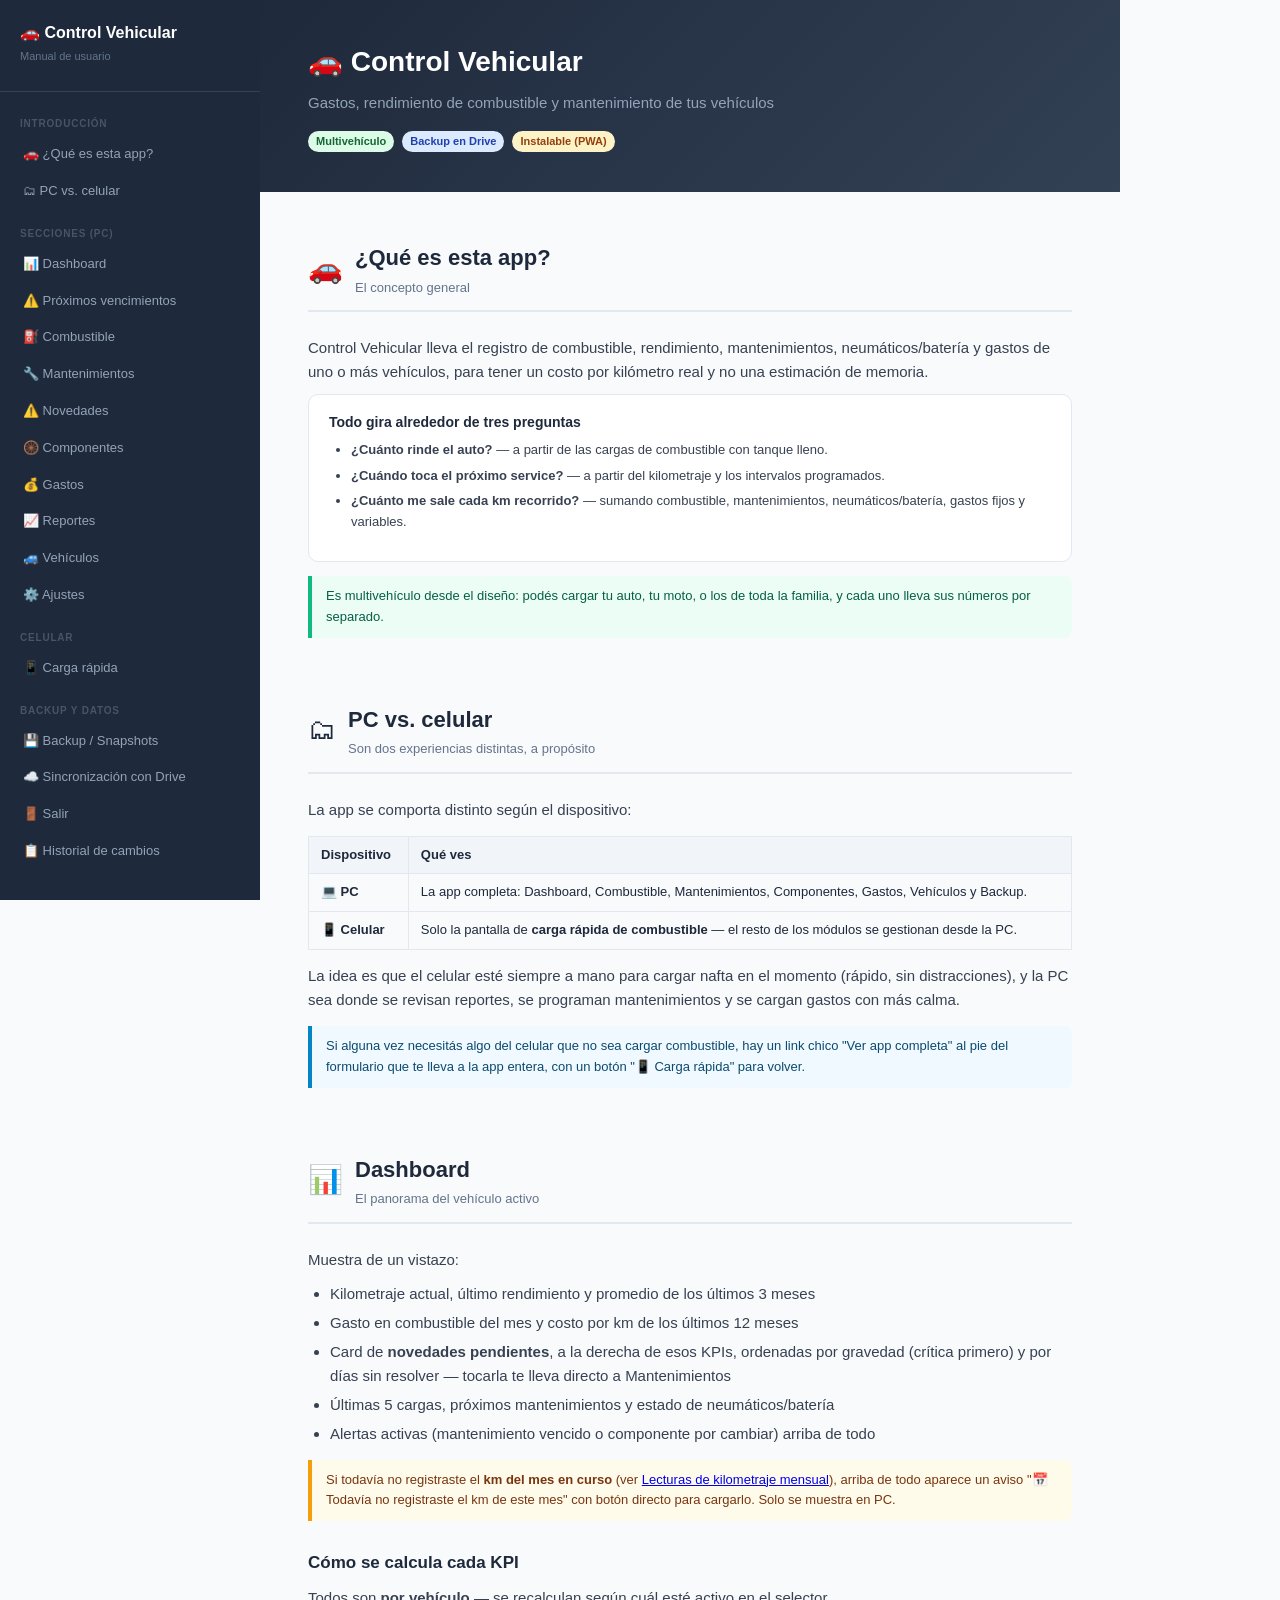
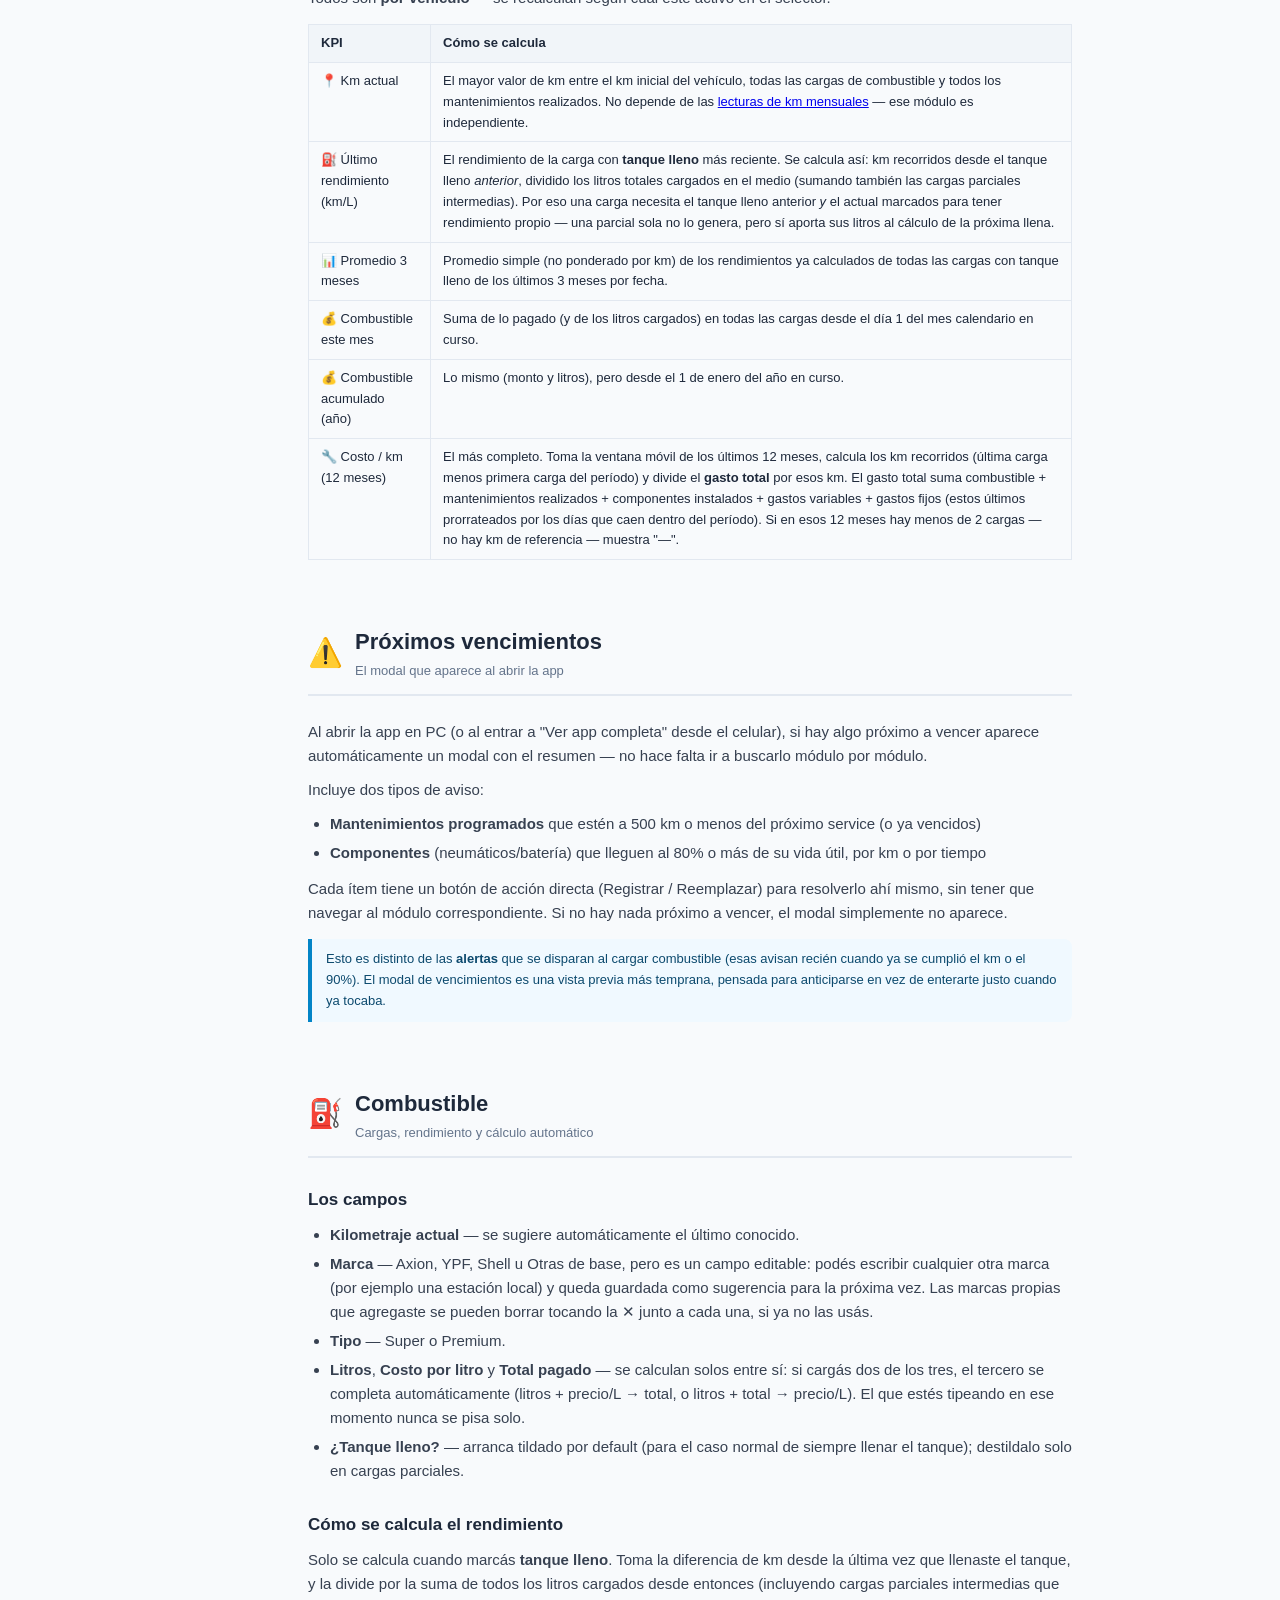
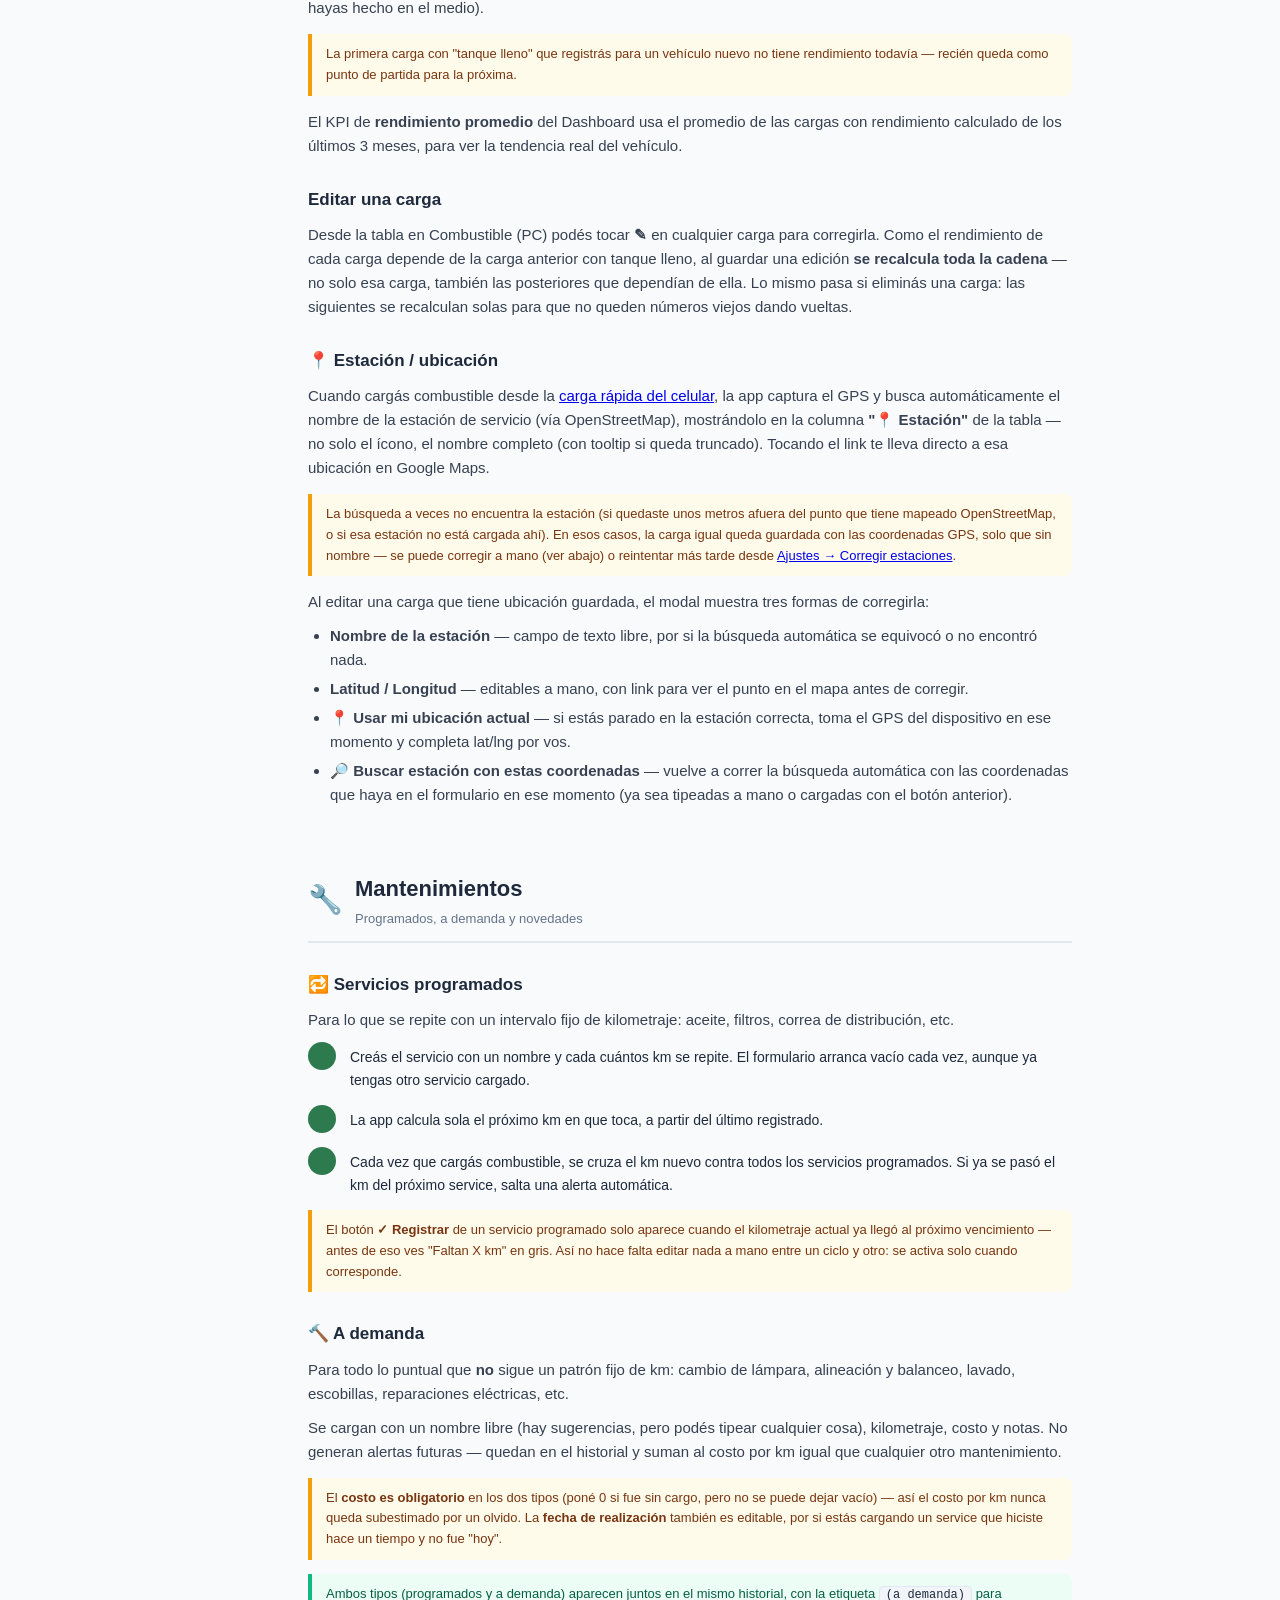
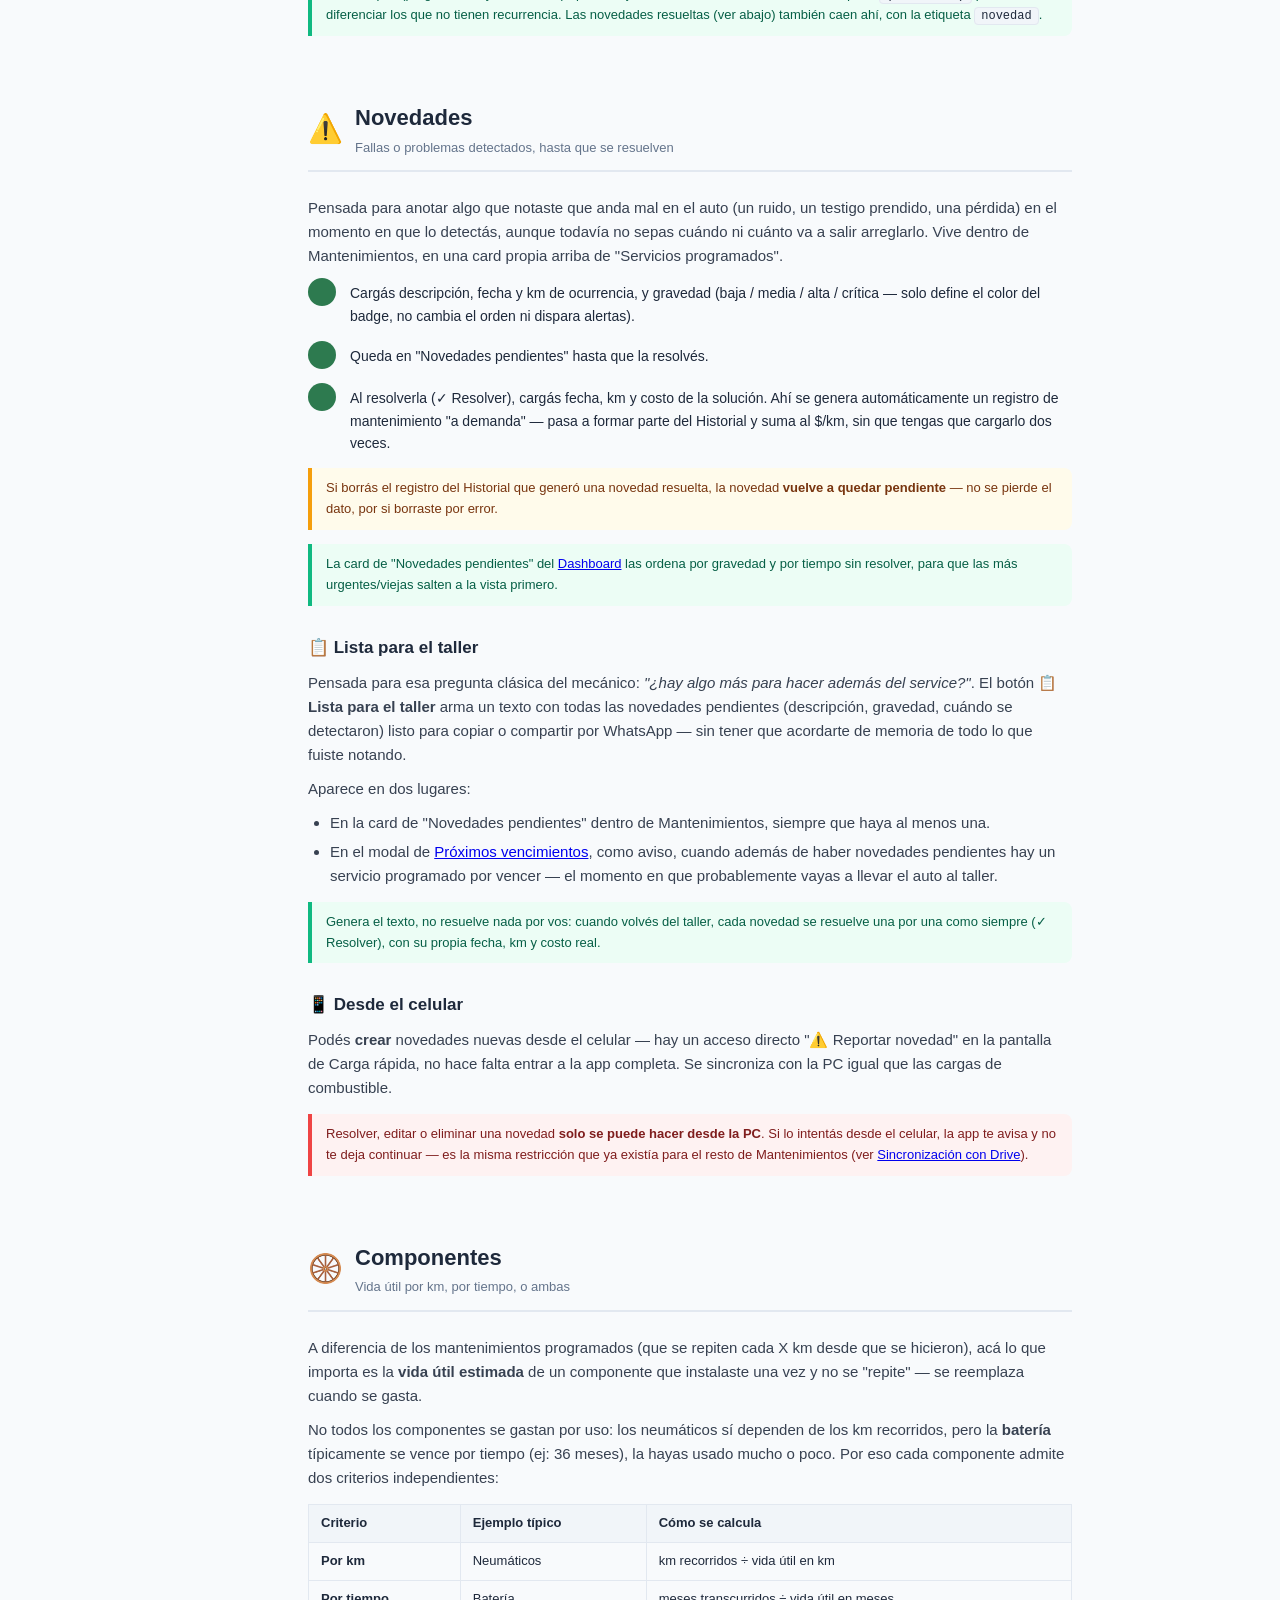
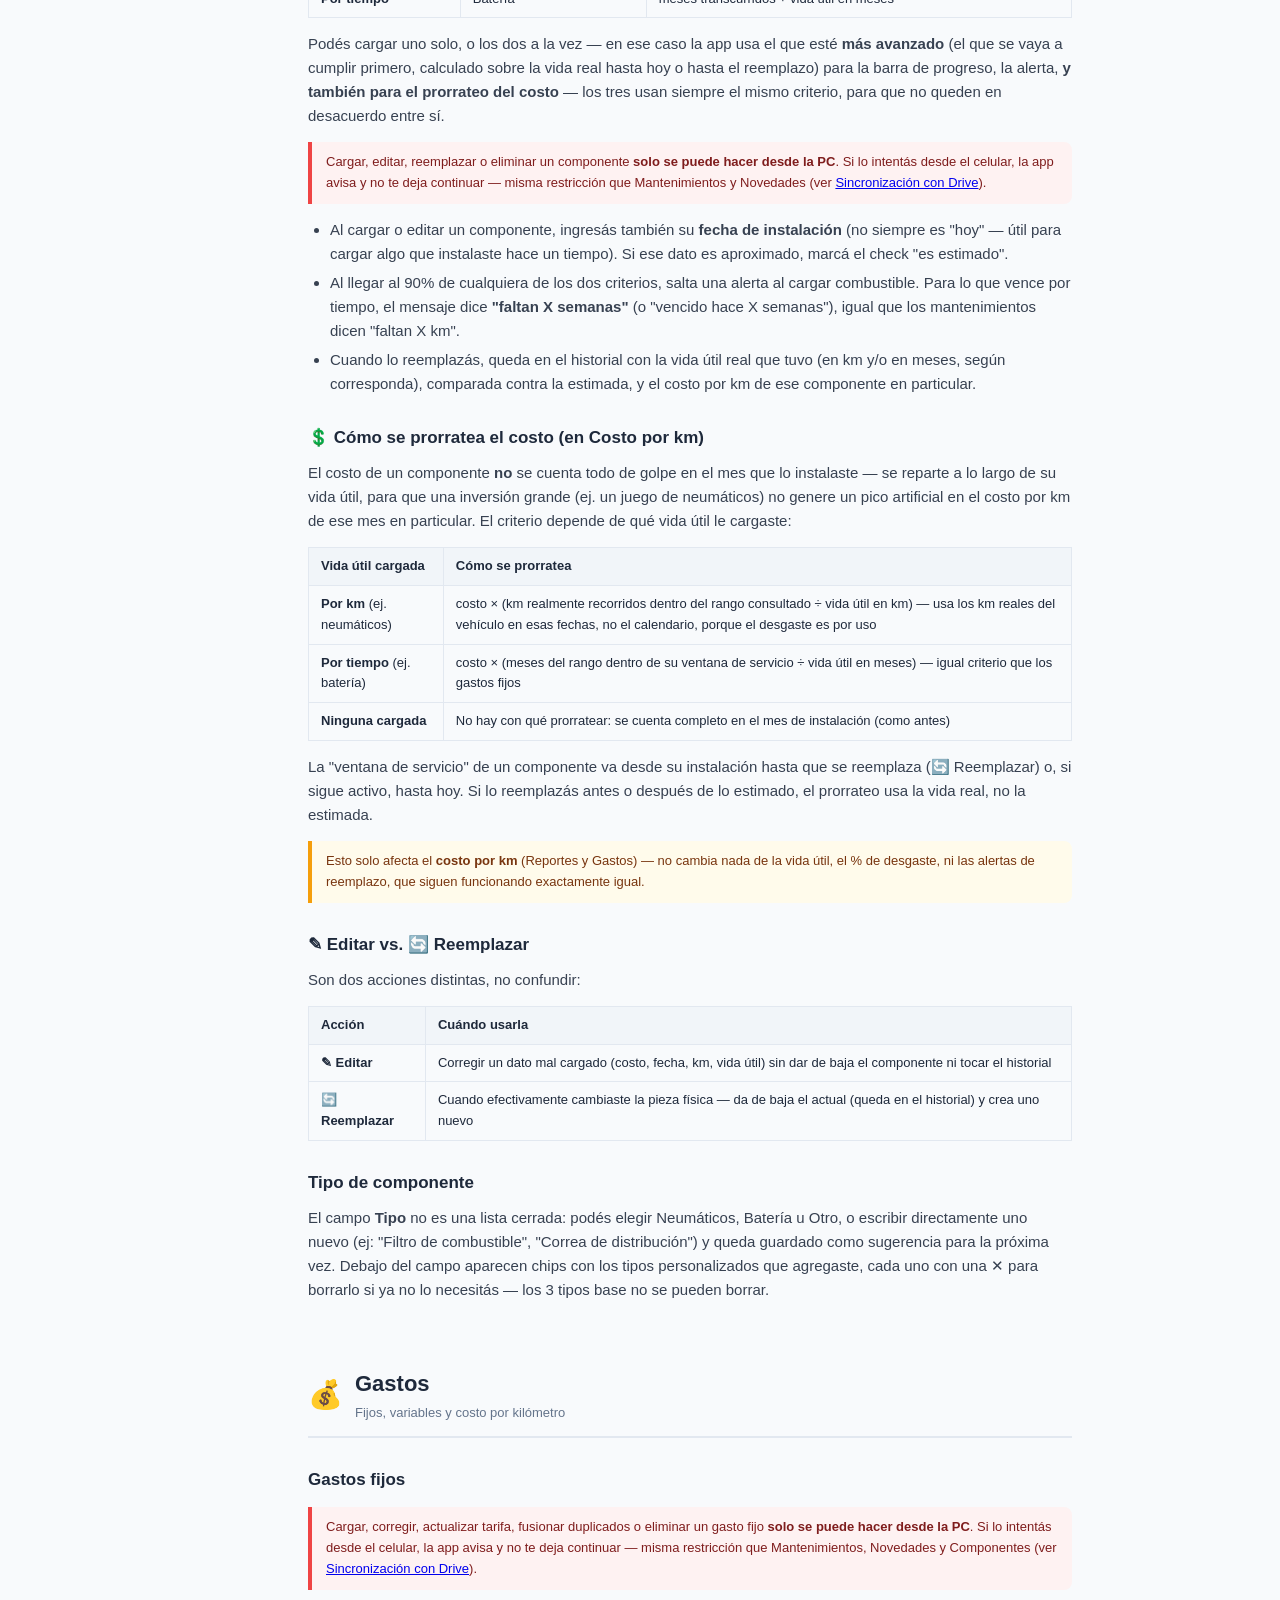
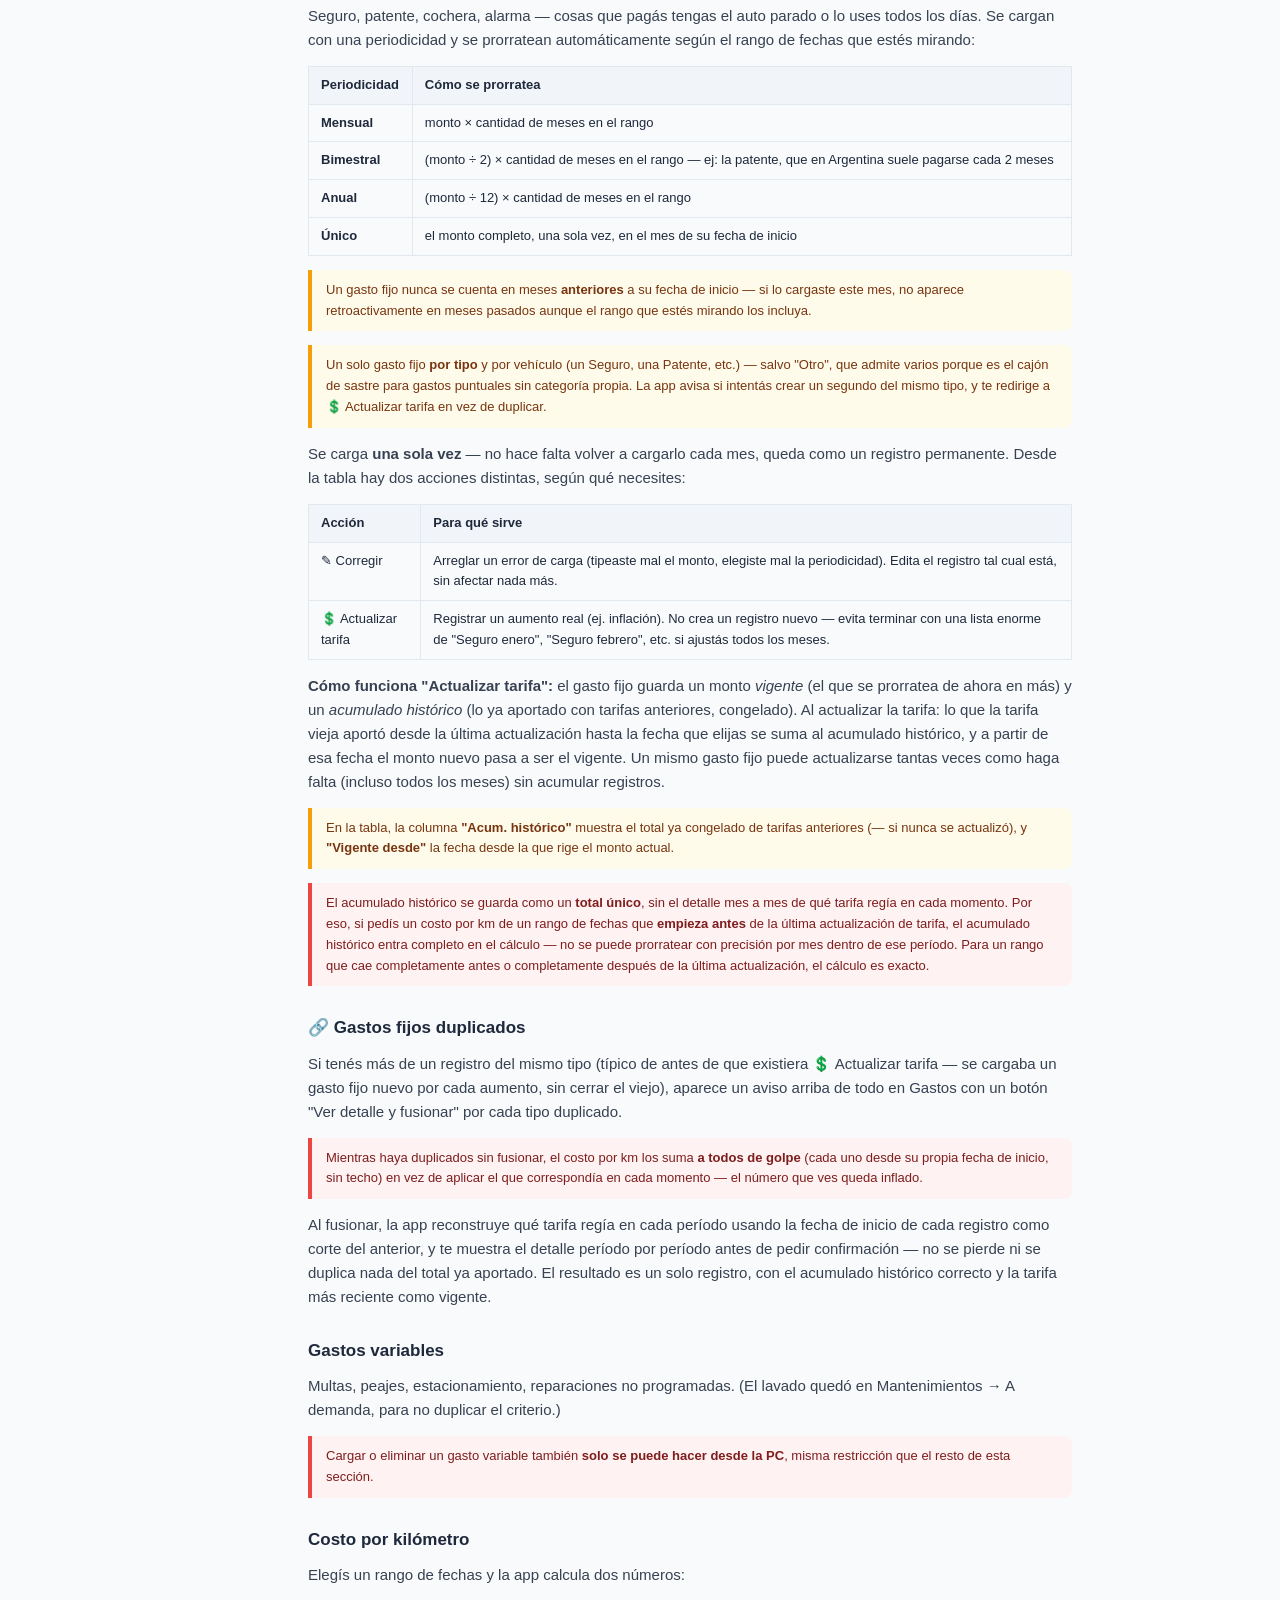
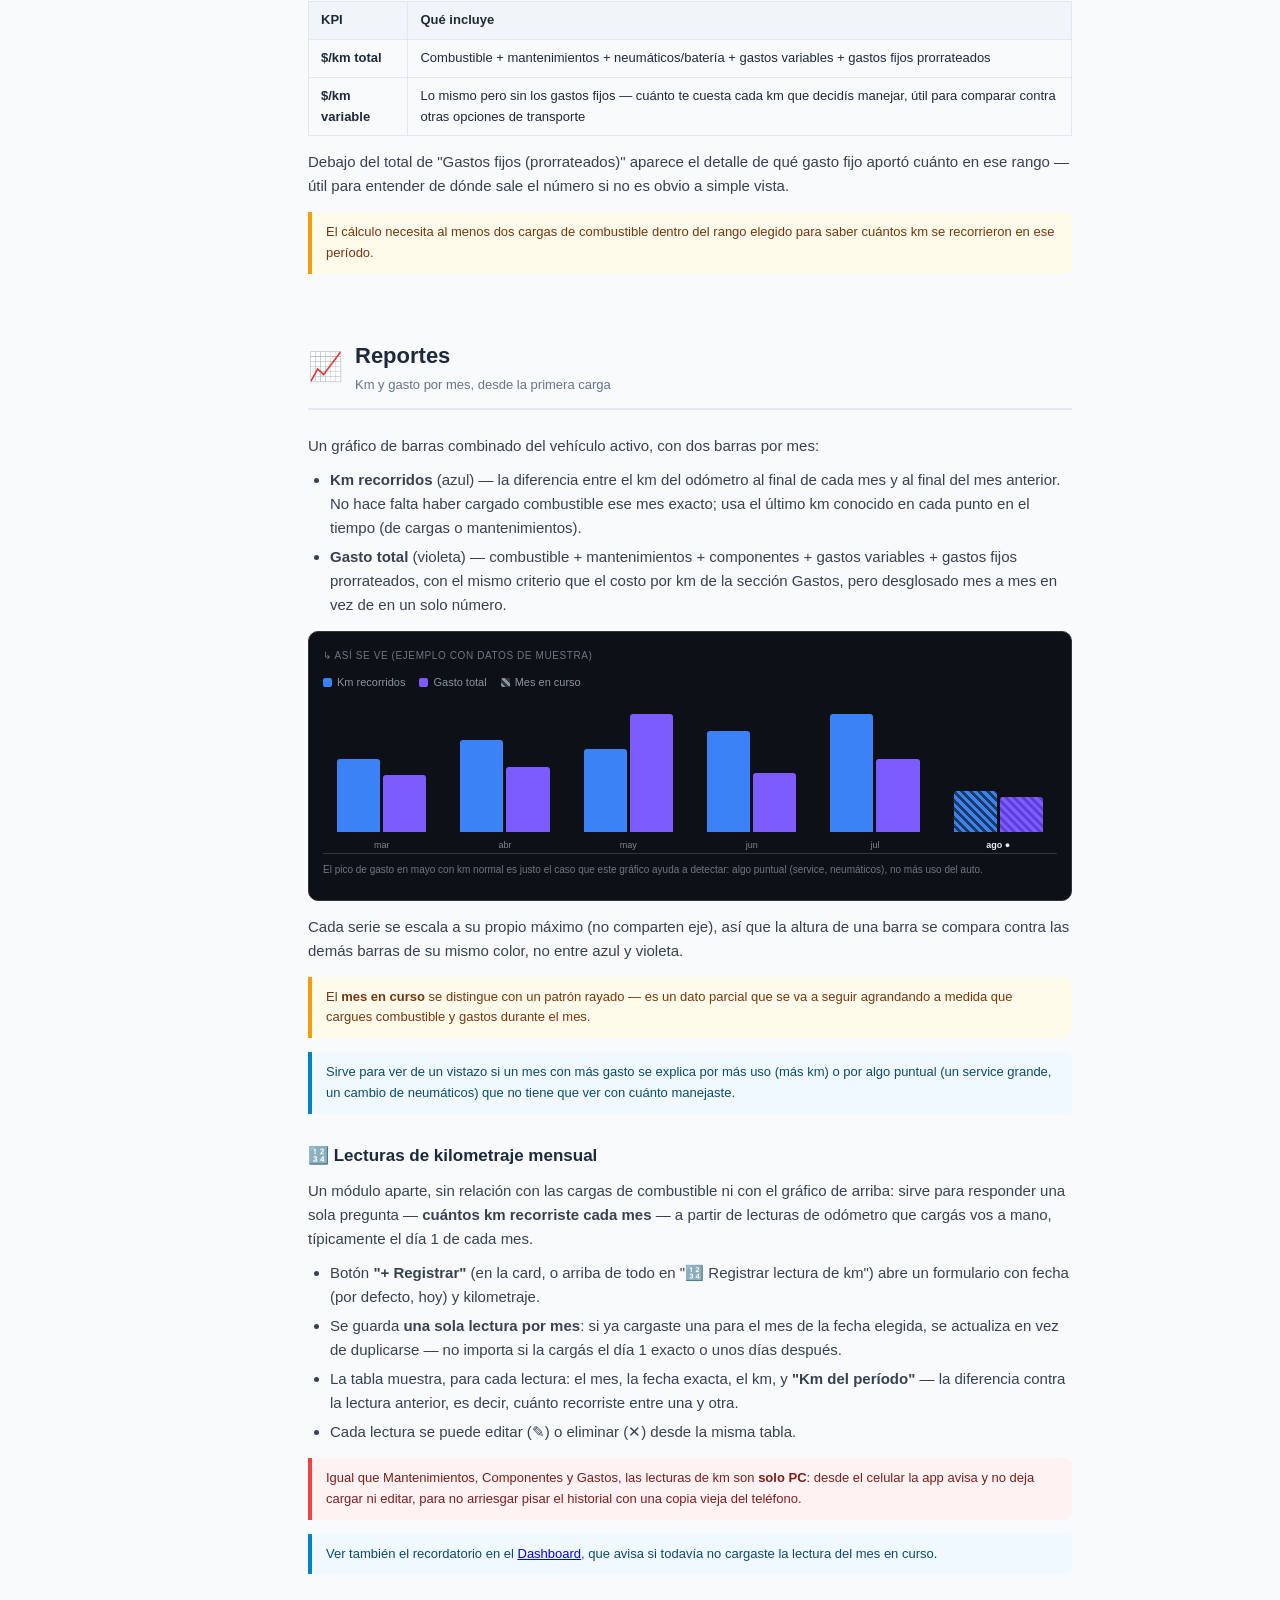
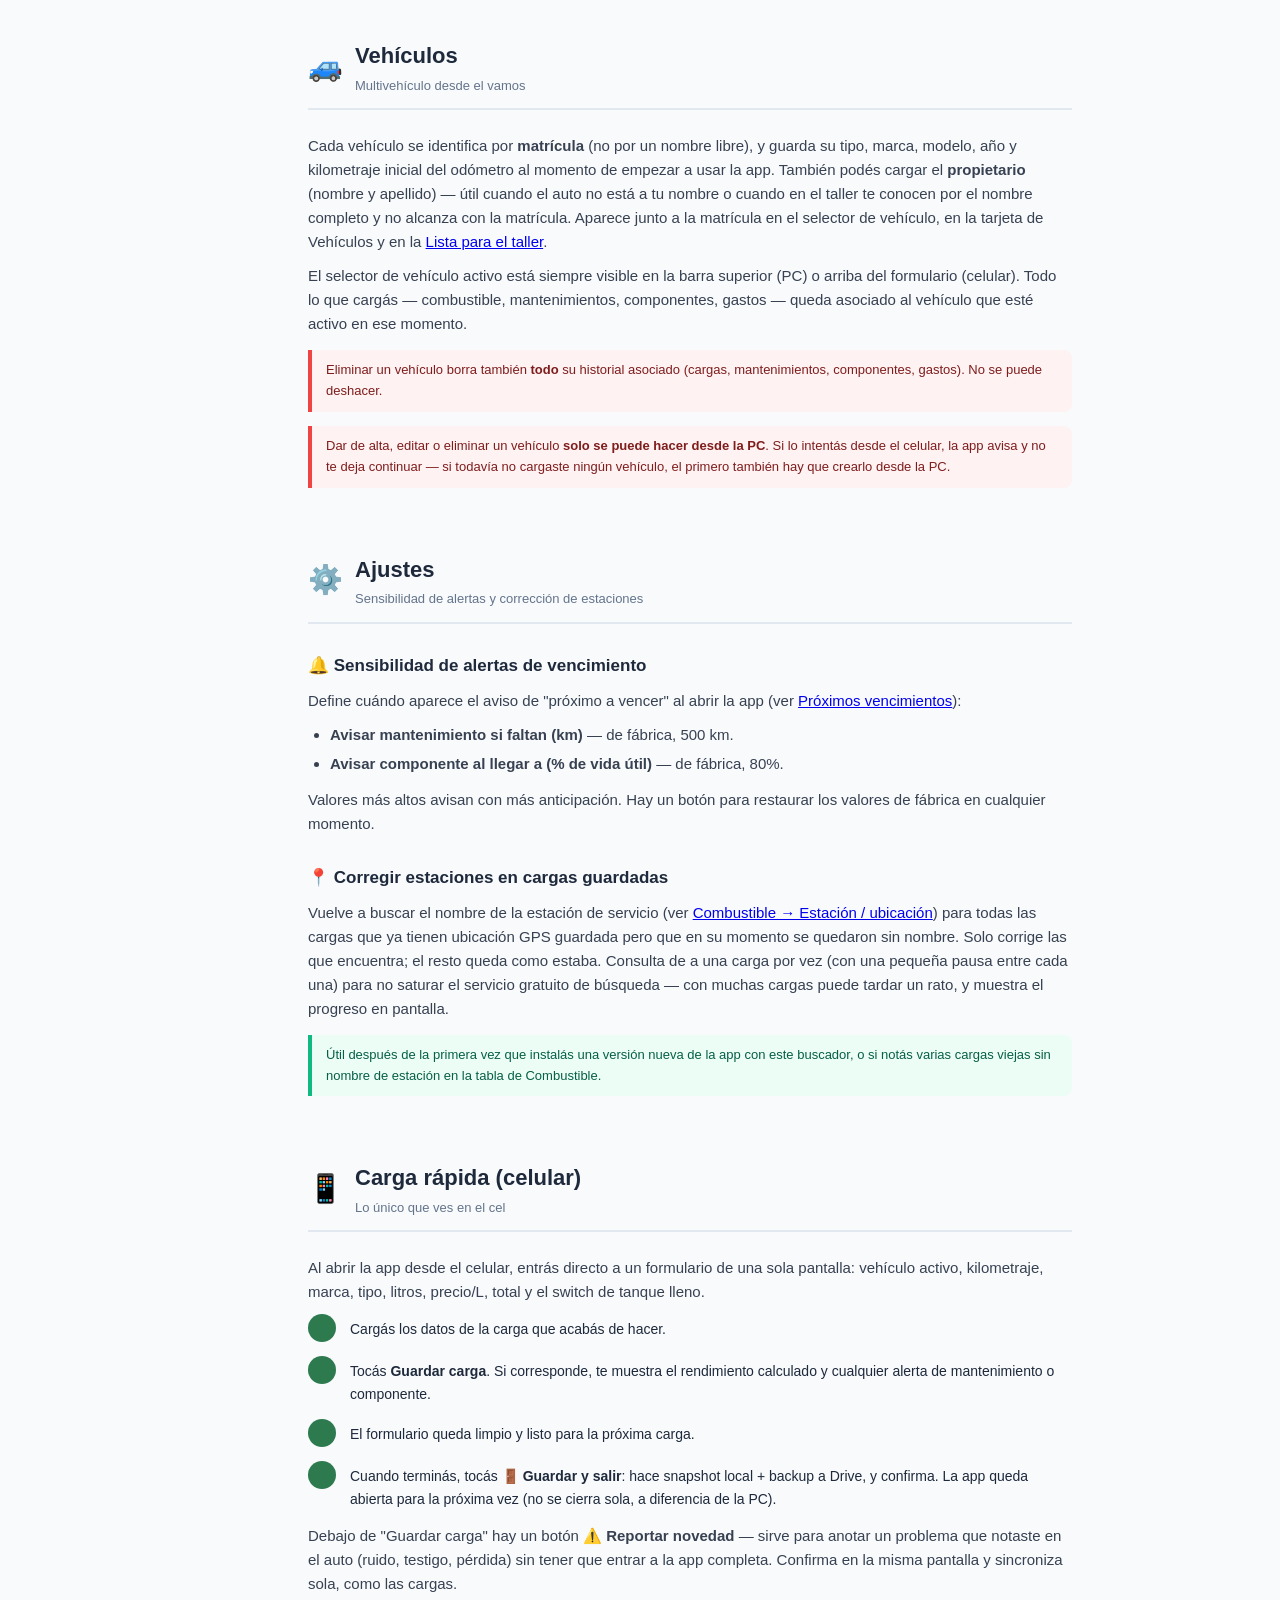
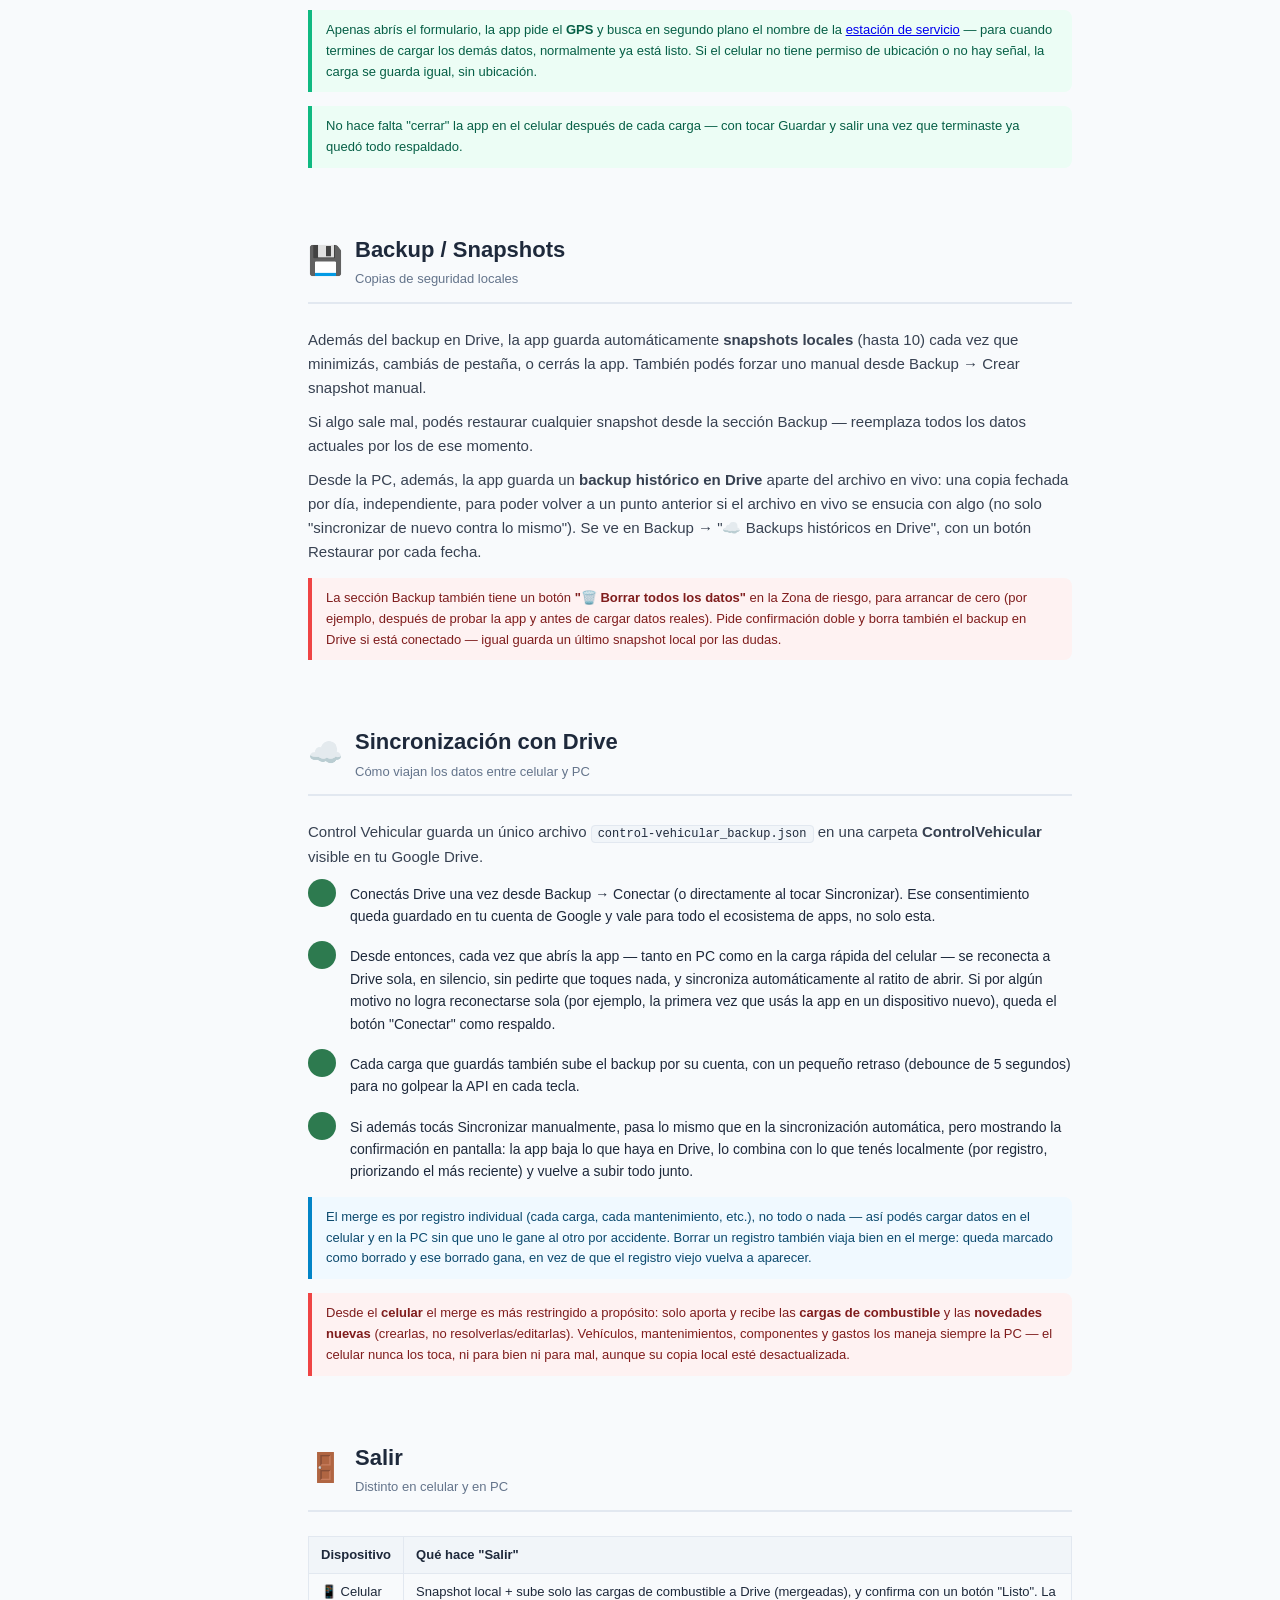
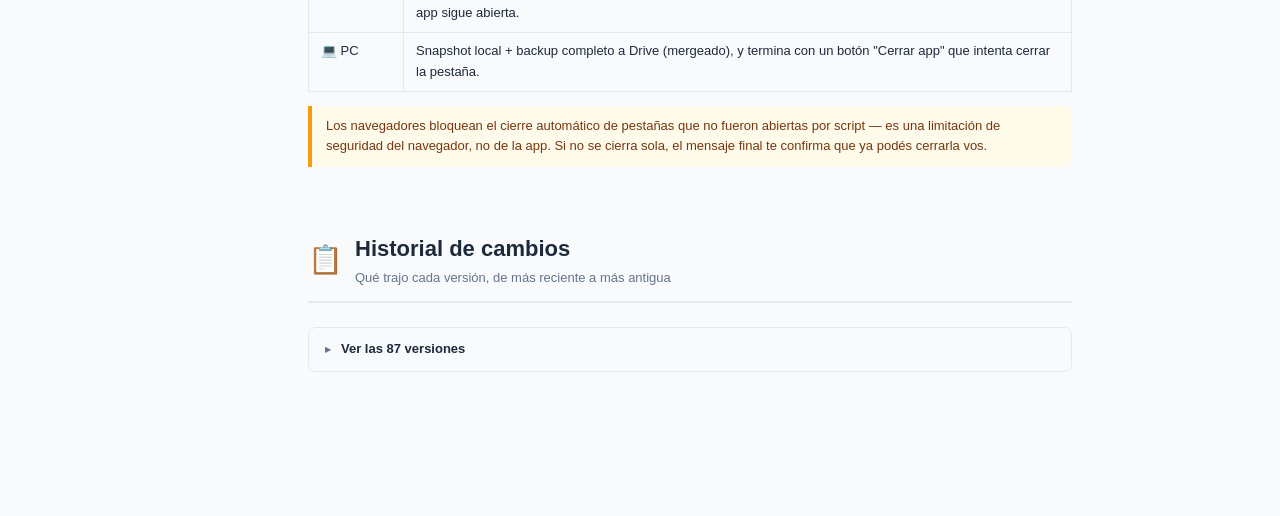
==== instructivo.html @ 3d5c8f50 "v0.93-dev: gráfico de muestra en Reportes + Historial de cambios pasa a ser la última sección del in" ====
<!DOCTYPE html>
<html lang="es">
<head>
<meta charset="UTF-8">
<meta name="viewport" content="width=device-width, initial-scale=1.0">
<title>Control Vehicular · Manual de Usuario</title>
<style>
  :root {
    --primary: #2d7a4f;
    --primary-light: #e6f4ec;
    --green: #10b981;
    --green-light: #ecfdf5;
    --amber: #f59e0b;
    --amber-light: #fffbeb;
    --red: #ef4444;
    --red-light: #fef2f2;
    --teal: #0f766e;
    --teal-light: #f0fdfa;
    --blue: #0284c7;
    --blue-light: #f0f9ff;
    --purple: #a855f7;
    --text: #1e293b;
    --muted: #64748b;
    --border: #e2e8f0;
    --bg: #f8fafc;
    --card: #ffffff;
    --sidebar-w: 260px;
  }
  * { box-sizing: border-box; margin: 0; padding: 0; }
  body { font-family: -apple-system, BlinkMacSystemFont, 'Segoe UI', sans-serif; background: var(--bg); color: var(--text); font-size: 15px; line-height: 1.6; }

  .layout { display: flex; min-height: 100vh; }
  .sidebar {
    width: var(--sidebar-w);
    background: #1e293b;
    color: #cbd5e1;
    position: fixed;
    top: 0; left: 0; bottom: 0;
    overflow-y: auto;
    padding: 0 0 32px 0;
    z-index: 100;
  }
  .sidebar-logo {
    padding: 20px 20px 16px;
    border-bottom: 1px solid #334155;
    margin-bottom: 8px;
  }
  .sidebar-logo h1 { font-size: 16px; font-weight: 700; color: white; }
  .sidebar-logo p { font-size: 11px; color: #64748b; margin-top: 2px; }
  .sidebar a {
    display: flex; align-items: center; gap: 8px;
    padding: 8px 20px;
    color: #94a3b8;
    text-decoration: none;
    font-size: 13px;
    border-left: 3px solid transparent;
    transition: all .15s;
  }
  .sidebar a:hover, .sidebar a.active {
    color: white;
    background: #0f172a;
    border-left-color: var(--primary);
  }
  .sidebar .section-label {
    font-size: 10px;
    font-weight: 700;
    text-transform: uppercase;
    letter-spacing: .8px;
    color: #475569;
    padding: 16px 20px 4px;
  }
  .content {
    margin-left: var(--sidebar-w);
    flex: 1;
    max-width: 860px;
    padding: 40px 48px 80px;
  }

  .section { margin-bottom: 64px; scroll-margin-top: 24px; }
  .section-header {
    display: flex; align-items: center; gap: 12px;
    border-bottom: 2px solid var(--border);
    padding-bottom: 12px;
    margin-bottom: 24px;
  }
  .section-icon { font-size: 28px; }
  .section-title { font-size: 22px; font-weight: 700; color: var(--text); }
  .section-subtitle { font-size: 13px; color: var(--muted); margin-top: 2px; }

  h2 { font-size: 17px; font-weight: 700; margin: 28px 0 10px; color: var(--text); }
  h3 { font-size: 15px; font-weight: 600; margin: 20px 0 8px; color: var(--text); }
  p { margin-bottom: 10px; color: #374151; }
  ul, ol { padding-left: 22px; margin-bottom: 12px; }
  li { margin-bottom: 5px; color: #374151; }

  .card {
    background: var(--card);
    border: 1px solid var(--border);
    border-radius: 10px;
    padding: 16px 20px;
    margin-bottom: 14px;
  }
  .card-title { font-weight: 700; font-size: 14px; margin-bottom: 6px; }
  .card-body { font-size: 13px; color: #4b5563; }

  .note {
    background: var(--amber-light);
    border-left: 4px solid var(--amber);
    border-radius: 0 8px 8px 0;
    padding: 10px 14px;
    margin: 14px 0;
    font-size: 13px;
    color: #78350f;
  }
  .tip {
    background: var(--green-light);
    border-left: 4px solid var(--green);
    border-radius: 0 8px 8px 0;
    padding: 10px 14px;
    margin: 14px 0;
    font-size: 13px;
    color: #065f46;
  }
  .warning {
    background: var(--red-light);
    border-left: 4px solid var(--red);
    border-radius: 0 8px 8px 0;
    padding: 10px 14px;
    margin: 14px 0;
    font-size: 13px;
    color: #7f1d1d;
  }
  .info {
    background: var(--blue-light);
    border-left: 4px solid var(--blue);
    border-radius: 0 8px 8px 0;
    padding: 10px 14px;
    margin: 14px 0;
    font-size: 13px;
    color: #0c4a6e;
  }

  table { width: 100%; border-collapse: collapse; margin: 14px 0; font-size: 13px; }
  th { background: #f1f5f9; padding: 8px 12px; text-align: left; font-weight: 600; border: 1px solid var(--border); }
  td { padding: 8px 12px; border: 1px solid var(--border); vertical-align: top; }
  tr:nth-child(even) { background: #f8fafc; }

  .badge {
    display: inline-flex; align-items: center; gap: 4px;
    font-size: 11px; font-weight: 700;
    padding: 2px 8px;
    border-radius: 20px;
    white-space: nowrap;
  }
  .badge-green { background: #dcfce7; color: #166534; }
  .badge-blue  { background: #dbeafe; color: #1e40af; }
  .badge-amber { background: #fef3c7; color: #92400e; }
  .badge-red   { background: #fee2e2; color: #991b1b; }
  .badge-purple{ background: #f3e8ff; color: #6b21a8; }

  code {
    background: #f1f5f9;
    border: 1px solid var(--border);
    border-radius: 4px;
    padding: 1px 6px;
    font-family: 'Courier New', monospace;
    font-size: 12px;
    color: #1e293b;
  }

  .steps { counter-reset: step; }
  .step {
    display: flex; gap: 14px;
    margin-bottom: 14px;
    align-items: flex-start;
  }
  .step-num {
    counter-increment: step;
    min-width: 28px; height: 28px;
    background: var(--primary);
    color: white;
    border-radius: 50%;
    display: flex; align-items: center; justify-content: center;
    font-size: 13px; font-weight: 700;
    flex-shrink: 0;
  }
  .step-body { padding-top: 4px; font-size: 14px; }

  .hero {
    background: linear-gradient(135deg, #1e293b 0%, #334155 100%);
    color: white;
    padding: 40px 48px;
    margin: -40px -48px 48px;
  }
  .hero h1 { font-size: 28px; font-weight: 800; }
  .hero p { color: #94a3b8; margin-top: 6px; font-size: 15px; }
  .hero-badges { display: flex; gap: 8px; margin-top: 16px; flex-wrap: wrap; }

  @media (max-width: 768px) {
    .sidebar { display: none; }
    .content { margin-left: 0; padding: 20px 16px; }
    .hero { margin: -20px -16px 32px; padding: 24px 16px; }
  }

  .changelog-toggle {
    border: 1px solid var(--border);
    border-radius: 8px;
    background: var(--card);
    overflow: hidden;
  }
  .changelog-toggle summary {
    padding: 11px 16px;
    cursor: pointer;
    font-size: 13px;
    font-weight: 700;
    display: flex;
    align-items: center;
    gap: 10px;
    list-style: none;
    background: #f8fafc;
    user-select: none;
    color: var(--text);
  }
  .changelog-toggle summary::-webkit-details-marker { display: none; }
  .changelog-toggle summary::before {
    content: '▸';
    color: var(--muted);
    font-size: 11px;
    transition: transform .15s;
    flex-shrink: 0;
  }
  .changelog-toggle[open] summary::before { transform: rotate(90deg); }
  .changelog-toggle[open] summary { border-bottom: 1px solid var(--border); }
  .changelog-list { padding: 6px 0; max-height: 560px; overflow-y: auto; }
  .changelog-row {
    display: flex;
    align-items: baseline;
    gap: 12px;
    padding: 7px 16px;
    font-size: 13px;
    border-bottom: 1px solid #f1f5f9;
  }
  .changelog-row:last-child { border-bottom: none; }
  .cl-ver { font-family: 'Courier New', monospace; font-weight: 700; color: var(--primary); flex-shrink: 0; width: 52px; }
  .cl-date { font-size: 11px; color: var(--muted); font-family: 'Courier New', monospace; flex-shrink: 0; width: 78px; }
  .cl-desc { color: #4b5563; }

  /* Recuadro de captura de pantalla ilustrativa (paleta real de la app, oscura) */
  .screenshot-frame {
    background: #0d1117;
    border: 1px solid #30363d;
    border-radius: 10px;
    padding: 16px 14px 12px;
    margin: 14px 0;
  }
  .screenshot-label {
    font-size: 10px;
    color: #6e7681;
    text-transform: uppercase;
    letter-spacing: .06em;
    margin-bottom: 10px;
  }
  .barchart-legend{display:flex;gap:14px;margin-bottom:12px;font-size:11px;color:#8b949e;flex-wrap:wrap}
  .barchart-legend-item{display:flex;align-items:center;gap:5px}
  .barchart-legend-dot{width:9px;height:9px;border-radius:2px;display:inline-block;flex-shrink:0}
  .barchart-combo{display:flex;align-items:flex-end;gap:10px;height:150px;padding:10px 2px 0;border-bottom:1px solid #30363d;overflow-x:auto}
  .barchart-combo-col{flex:1;min-width:40px;display:flex;flex-direction:column;align-items:center;justify-content:flex-end;height:100%}
  .barchart-combo-bars{display:flex;align-items:flex-end;gap:3px;height:100%;width:100%;justify-content:center}
  .barchart-combo-bar{width:38%;border-radius:3px 3px 0 0;min-height:2px}
  .barchart-combo-bar-km{background:#3b82f6}
  .barchart-combo-bar-gasto{background:#7c5cff}
  .barchart-combo-bar-km.en-curso{background:repeating-linear-gradient(45deg,#3b82f6,#3b82f6 3px,#1e3a5f 3px,#1e3a5f 6px)}
  .barchart-combo-bar-gasto.en-curso{background:repeating-linear-gradient(45deg,#7c5cff,#7c5cff 3px,#5b3fd6 3px,#5b3fd6 6px)}
  .barchart-combo-label{font-size:9px;color:#7d8590;margin-top:6px;white-space:nowrap}
  .barchart-combo-label.en-curso{color:#e6edf3;font-weight:700}
</style>
</head>
<body>

<div class="layout">

<nav class="sidebar">
  <div class="sidebar-logo">
    <h1>🚗 Control Vehicular</h1>
    <p>Manual de usuario</p>
  </div>

  <div class="section-label">Introducción</div>
  <a href="#intro">🚗 ¿Qué es esta app?</a>
  <a href="#navegacion">🗂 PC vs. celular</a>

  <div class="section-label">Secciones (PC)</div>
  <a href="#dashboard">📊 Dashboard</a>
  <a href="#vencimientos">⚠️ Próximos vencimientos</a>
  <a href="#combustible">⛽ Combustible</a>
  <a href="#mantenimientos">🔧 Mantenimientos</a>
  <a href="#novedades">⚠️ Novedades</a>
  <a href="#componentes">🛞 Componentes</a>
  <a href="#gastos">💰 Gastos</a>
  <a href="#reportes">📈 Reportes</a>
  <a href="#vehiculos">🚙 Vehículos</a>
  <a href="#ajustes">⚙️ Ajustes</a>

  <div class="section-label">Celular</div>
  <a href="#mobile">📱 Carga rápida</a>

  <div class="section-label">Backup y datos</div>
  <a href="#backup">💾 Backup / Snapshots</a>
  <a href="#drive">☁️ Sincronización con Drive</a>
  <a href="#salir">🚪 Salir</a>
  <a href="#changelog">📋 Historial de cambios</a>
</nav>

<div class="content">

  <div class="hero">
    <h1>🚗 Control Vehicular</h1>
    <p>Gastos, rendimiento de combustible y mantenimiento de tus vehículos</p>
    <div class="hero-badges">
      <span class="badge badge-green">Multivehículo</span>
      <span class="badge badge-blue">Backup en Drive</span>
      <span class="badge badge-amber">Instalable (PWA)</span>
    </div>
  </div>

  <div class="section" id="intro">
    <div class="section-header">
      <div class="section-icon">🚗</div>
      <div>
        <div class="section-title">¿Qué es esta app?</div>
        <div class="section-subtitle">El concepto general</div>
      </div>
    </div>
    <p>Control Vehicular lleva el registro de combustible, rendimiento, mantenimientos, neumáticos/batería y gastos de uno o más vehículos, para tener un costo por kilómetro real y no una estimación de memoria.</p>
    <div class="card">
      <div class="card-title">Todo gira alrededor de tres preguntas</div>
      <div class="card-body">
        <ul>
          <li><b>¿Cuánto rinde el auto?</b> — a partir de las cargas de combustible con tanque lleno.</li>
          <li><b>¿Cuándo toca el próximo service?</b> — a partir del kilometraje y los intervalos programados.</li>
          <li><b>¿Cuánto me sale cada km recorrido?</b> — sumando combustible, mantenimientos, neumáticos/batería, gastos fijos y variables.</li>
        </ul>
      </div>
    </div>
    <div class="tip">Es multivehículo desde el diseño: podés cargar tu auto, tu moto, o los de toda la familia, y cada uno lleva sus números por separado.</div>
  </div>

  <div class="section" id="navegacion">
    <div class="section-header">
      <div class="section-icon">🗂</div>
      <div>
        <div class="section-title">PC vs. celular</div>
        <div class="section-subtitle">Son dos experiencias distintas, a propósito</div>
      </div>
    </div>
    <p>La app se comporta distinto según el dispositivo:</p>
    <table>
      <tr><th>Dispositivo</th><th>Qué ves</th></tr>
      <tr><td><b>💻 PC</b></td><td>La app completa: Dashboard, Combustible, Mantenimientos, Componentes, Gastos, Vehículos y Backup.</td></tr>
      <tr><td><b>📱 Celular</b></td><td>Solo la pantalla de <b>carga rápida de combustible</b> — el resto de los módulos se gestionan desde la PC.</td></tr>
    </table>
    <p>La idea es que el celular esté siempre a mano para cargar nafta en el momento (rápido, sin distracciones), y la PC sea donde se revisan reportes, se programan mantenimientos y se cargan gastos con más calma.</p>
    <div class="info">Si alguna vez necesitás algo del celular que no sea cargar combustible, hay un link chico "Ver app completa" al pie del formulario que te lleva a la app entera, con un botón "📱 Carga rápida" para volver.</div>
  </div>

  <div class="section" id="dashboard">
    <div class="section-header">
      <div class="section-icon">📊</div>
      <div>
        <div class="section-title">Dashboard</div>
        <div class="section-subtitle">El panorama del vehículo activo</div>
      </div>
    </div>
    <p>Muestra de un vistazo:</p>
    <ul>
      <li>Kilometraje actual, último rendimiento y promedio de los últimos 3 meses</li>
      <li>Gasto en combustible del mes y costo por km de los últimos 12 meses</li>
      <li>Card de <b>novedades pendientes</b>, a la derecha de esos KPIs, ordenadas por gravedad (crítica primero) y por días sin resolver — tocarla te lleva directo a Mantenimientos</li>
      <li>Últimas 5 cargas, próximos mantenimientos y estado de neumáticos/batería</li>
      <li>Alertas activas (mantenimiento vencido o componente por cambiar) arriba de todo</li>
    </ul>
    <div class="note">Si todavía no registraste el <b>km del mes en curso</b> (ver <a href="#reportes">Lecturas de kilometraje mensual</a>), arriba de todo aparece un aviso "📅 Todavía no registraste el km de este mes" con botón directo para cargarlo. Solo se muestra en PC.</div>

    <h2>Cómo se calcula cada KPI</h2>
    <p>Todos son <b>por vehículo</b> — se recalculan según cuál esté activo en el selector.</p>
    <table>
      <thead><tr><th>KPI</th><th>Cómo se calcula</th></tr></thead>
      <tbody>
        <tr>
          <td>📍 Km actual</td>
          <td>El mayor valor de km entre el km inicial del vehículo, todas las cargas de combustible y todos los mantenimientos realizados. No depende de las <a href="#reportes">lecturas de km mensuales</a> — ese módulo es independiente.</td>
        </tr>
        <tr>
          <td>⛽ Último rendimiento (km/L)</td>
          <td>El rendimiento de la carga con <b>tanque lleno</b> más reciente. Se calcula así: km recorridos desde el tanque lleno <i>anterior</i>, dividido los litros totales cargados en el medio (sumando también las cargas parciales intermedias). Por eso una carga necesita el tanque lleno anterior <i>y</i> el actual marcados para tener rendimiento propio — una parcial sola no lo genera, pero sí aporta sus litros al cálculo de la próxima llena.</td>
        </tr>
        <tr>
          <td>📊 Promedio 3 meses</td>
          <td>Promedio simple (no ponderado por km) de los rendimientos ya calculados de todas las cargas con tanque lleno de los últimos 3 meses por fecha.</td>
        </tr>
        <tr>
          <td>💰 Combustible este mes</td>
          <td>Suma de lo pagado (y de los litros cargados) en todas las cargas desde el día 1 del mes calendario en curso.</td>
        </tr>
        <tr>
          <td>💰 Combustible acumulado (año)</td>
          <td>Lo mismo (monto y litros), pero desde el 1 de enero del año en curso.</td>
        </tr>
        <tr>
          <td>🔧 Costo / km (12 meses)</td>
          <td>El más completo. Toma la ventana móvil de los últimos 12 meses, calcula los km recorridos (última carga menos primera carga del período) y divide el <b>gasto total</b> por esos km. El gasto total suma combustible + mantenimientos realizados + componentes instalados + gastos variables + gastos fijos (estos últimos prorrateados por los días que caen dentro del período). Si en esos 12 meses hay menos de 2 cargas — no hay km de referencia — muestra "—".</td>
        </tr>
      </tbody>
    </table>
  </div>

  <div class="section" id="vencimientos">
    <div class="section-header">
      <div class="section-icon">⚠️</div>
      <div>
        <div class="section-title">Próximos vencimientos</div>
        <div class="section-subtitle">El modal que aparece al abrir la app</div>
      </div>
    </div>
    <p>Al abrir la app en PC (o al entrar a "Ver app completa" desde el celular), si hay algo próximo a vencer aparece automáticamente un modal con el resumen — no hace falta ir a buscarlo módulo por módulo.</p>
    <p>Incluye dos tipos de aviso:</p>
    <ul>
      <li><b>Mantenimientos programados</b> que estén a 500 km o menos del próximo service (o ya vencidos)</li>
      <li><b>Componentes</b> (neumáticos/batería) que lleguen al 80% o más de su vida útil, por km o por tiempo</li>
    </ul>
    <p>Cada ítem tiene un botón de acción directa (Registrar / Reemplazar) para resolverlo ahí mismo, sin tener que navegar al módulo correspondiente. Si no hay nada próximo a vencer, el modal simplemente no aparece.</p>
    <div class="info">Esto es distinto de las <b>alertas</b> que se disparan al cargar combustible (esas avisan recién cuando ya se cumplió el km o el 90%). El modal de vencimientos es una vista previa más temprana, pensada para anticiparse en vez de enterarte justo cuando ya tocaba.</div>
  </div>

  <div class="section" id="combustible">
    <div class="section-header">
      <div class="section-icon">⛽</div>
      <div>
        <div class="section-title">Combustible</div>
        <div class="section-subtitle">Cargas, rendimiento y cálculo automático</div>
      </div>
    </div>
    <h2>Los campos</h2>
    <ul>
      <li><b>Kilometraje actual</b> — se sugiere automáticamente el último conocido.</li>
      <li><b>Marca</b> — Axion, YPF, Shell u Otras de base, pero es un campo editable: podés escribir cualquier otra marca (por ejemplo una estación local) y queda guardada como sugerencia para la próxima vez. Las marcas propias que agregaste se pueden borrar tocando la ✕ junto a cada una, si ya no las usás.</li>
      <li><b>Tipo</b> — Super o Premium.</li>
      <li><b>Litros</b>, <b>Costo por litro</b> y <b>Total pagado</b> — se calculan solos entre sí: si cargás dos de los tres, el tercero se completa automáticamente (litros + precio/L → total, o litros + total → precio/L). El que estés tipeando en ese momento nunca se pisa solo.</li>
      <li><b>¿Tanque lleno?</b> — arranca tildado por default (para el caso normal de siempre llenar el tanque); destildalo solo en cargas parciales.</li>
    </ul>
    <h2>Cómo se calcula el rendimiento</h2>
    <p>Solo se calcula cuando marcás <b>tanque lleno</b>. Toma la diferencia de km desde la última vez que llenaste el tanque, y la divide por la suma de todos los litros cargados desde entonces (incluyendo cargas parciales intermedias que hayas hecho en el medio).</p>
    <div class="note">La primera carga con "tanque lleno" que registrás para un vehículo nuevo no tiene rendimiento todavía — recién queda como punto de partida para la próxima.</div>
    <p>El KPI de <b>rendimiento promedio</b> del Dashboard usa el promedio de las cargas con rendimiento calculado de los últimos 3 meses, para ver la tendencia real del vehículo.</p>
    <h2>Editar una carga</h2>
    <p>Desde la tabla en Combustible (PC) podés tocar <b>✎</b> en cualquier carga para corregirla. Como el rendimiento de cada carga depende de la carga anterior con tanque lleno, al guardar una edición <b>se recalcula toda la cadena</b> — no solo esa carga, también las posteriores que dependían de ella. Lo mismo pasa si eliminás una carga: las siguientes se recalculan solas para que no queden números viejos dando vueltas.</p>

    <h2>📍 Estación / ubicación</h2>
    <p>Cuando cargás combustible desde la <a href="#mobile">carga rápida del celular</a>, la app captura el GPS y busca automáticamente el nombre de la estación de servicio (vía OpenStreetMap), mostrándolo en la columna <b>"📍 Estación"</b> de la tabla — no solo el ícono, el nombre completo (con tooltip si queda truncado). Tocando el link te lleva directo a esa ubicación en Google Maps.</p>
    <div class="note">La búsqueda a veces no encuentra la estación (si quedaste unos metros afuera del punto que tiene mapeado OpenStreetMap, o si esa estación no está cargada ahí). En esos casos, la carga igual queda guardada con las coordenadas GPS, solo que sin nombre — se puede corregir a mano (ver abajo) o reintentar más tarde desde <a href="#ajustes">Ajustes → Corregir estaciones</a>.</div>
    <p>Al editar una carga que tiene ubicación guardada, el modal muestra tres formas de corregirla:</p>
    <ul>
      <li><b>Nombre de la estación</b> — campo de texto libre, por si la búsqueda automática se equivocó o no encontró nada.</li>
      <li><b>Latitud / Longitud</b> — editables a mano, con link para ver el punto en el mapa antes de corregir.</li>
      <li><b>📍 Usar mi ubicación actual</b> — si estás parado en la estación correcta, toma el GPS del dispositivo en ese momento y completa lat/lng por vos.</li>
      <li><b>🔎 Buscar estación con estas coordenadas</b> — vuelve a correr la búsqueda automática con las coordenadas que haya en el formulario en ese momento (ya sea tipeadas a mano o cargadas con el botón anterior).</li>
    </ul>
  </div>

  <div class="section" id="mantenimientos">
    <div class="section-header">
      <div class="section-icon">🔧️</div>
      <div>
        <div class="section-title">Mantenimientos</div>
        <div class="section-subtitle">Programados, a demanda y novedades</div>
      </div>
    </div>
    <h2>🔁 Servicios programados</h2>
    <p>Para lo que se repite con un intervalo fijo de kilometraje: aceite, filtros, correa de distribución, etc.</p>
    <div class="steps">
      <div class="step"><div class="step-num"></div><div class="step-body">Creás el servicio con un nombre y cada cuántos km se repite. El formulario arranca vacío cada vez, aunque ya tengas otro servicio cargado.</div></div>
      <div class="step"><div class="step-num"></div><div class="step-body">La app calcula sola el próximo km en que toca, a partir del último registrado.</div></div>
      <div class="step"><div class="step-num"></div><div class="step-body">Cada vez que cargás combustible, se cruza el km nuevo contra todos los servicios programados. Si ya se pasó el km del próximo service, salta una alerta automática.</div></div>
    </div>
    <div class="note">El botón <b>✓ Registrar</b> de un servicio programado solo aparece cuando el kilometraje actual ya llegó al próximo vencimiento — antes de eso ves "Faltan X km" en gris. Así no hace falta editar nada a mano entre un ciclo y otro: se activa solo cuando corresponde.</div>
    <h2>🔨 A demanda</h2>
    <p>Para todo lo puntual que <b>no</b> sigue un patrón fijo de km: cambio de lámpara, alineación y balanceo, lavado, escobillas, reparaciones eléctricas, etc.</p>
    <p>Se cargan con un nombre libre (hay sugerencias, pero podés tipear cualquier cosa), kilometraje, costo y notas. No generan alertas futuras — quedan en el historial y suman al costo por km igual que cualquier otro mantenimiento.</p>
    <div class="note">El <b>costo es obligatorio</b> en los dos tipos (poné 0 si fue sin cargo, pero no se puede dejar vacío) — así el costo por km nunca queda subestimado por un olvido. La <b>fecha de realización</b> también es editable, por si estás cargando un service que hiciste hace un tiempo y no fue "hoy".</div>
    <div class="tip">Ambos tipos (programados y a demanda) aparecen juntos en el mismo historial, con la etiqueta <code>(a demanda)</code> para diferenciar los que no tienen recurrencia. Las novedades resueltas (ver abajo) también caen ahí, con la etiqueta <code>novedad</code>.</div>
  </div>

  <div class="section" id="novedades">
    <div class="section-header">
      <div class="section-icon">⚠️</div>
      <div>
        <div class="section-title">Novedades</div>
        <div class="section-subtitle">Fallas o problemas detectados, hasta que se resuelven</div>
      </div>
    </div>
    <p>Pensada para anotar algo que notaste que anda mal en el auto (un ruido, un testigo prendido, una pérdida) en el momento en que lo detectás, aunque todavía no sepas cuándo ni cuánto va a salir arreglarlo. Vive dentro de Mantenimientos, en una card propia arriba de "Servicios programados".</p>
    <div class="steps">
      <div class="step"><div class="step-num"></div><div class="step-body">Cargás descripción, fecha y km de ocurrencia, y gravedad (baja / media / alta / crítica — solo define el color del badge, no cambia el orden ni dispara alertas).</div></div>
      <div class="step"><div class="step-num"></div><div class="step-body">Queda en "Novedades pendientes" hasta que la resolvés.</div></div>
      <div class="step"><div class="step-num"></div><div class="step-body">Al resolverla (✓ Resolver), cargás fecha, km y costo de la solución. Ahí se genera automáticamente un registro de mantenimiento "a demanda" — pasa a formar parte del Historial y suma al $/km, sin que tengas que cargarlo dos veces.</div></div>
    </div>
    <div class="note">Si borrás el registro del Historial que generó una novedad resuelta, la novedad <b>vuelve a quedar pendiente</b> — no se pierde el dato, por si borraste por error.</div>
    <div class="tip">La card de "Novedades pendientes" del <a href="#dashboard">Dashboard</a> las ordena por gravedad y por tiempo sin resolver, para que las más urgentes/viejas salten a la vista primero.</div>
    <h2>📋 Lista para el taller</h2>
    <p>Pensada para esa pregunta clásica del mecánico: <i>"¿hay algo más para hacer además del service?"</i>. El botón <b>📋 Lista para el taller</b> arma un texto con todas las novedades pendientes (descripción, gravedad, cuándo se detectaron) listo para copiar o compartir por WhatsApp — sin tener que acordarte de memoria de todo lo que fuiste notando.</p>
    <p>Aparece en dos lugares:</p>
    <ul>
      <li>En la card de "Novedades pendientes" dentro de Mantenimientos, siempre que haya al menos una.</li>
      <li>En el modal de <a href="#vencimientos">Próximos vencimientos</a>, como aviso, cuando además de haber novedades pendientes hay un servicio programado por vencer — el momento en que probablemente vayas a llevar el auto al taller.</li>
    </ul>
    <div class="tip">Genera el texto, no resuelve nada por vos: cuando volvés del taller, cada novedad se resuelve una por una como siempre (✓ Resolver), con su propia fecha, km y costo real.</div>
    <h2>📱 Desde el celular</h2>
    <p>Podés <b>crear</b> novedades nuevas desde el celular — hay un acceso directo "⚠️ Reportar novedad" en la pantalla de Carga rápida, no hace falta entrar a la app completa. Se sincroniza con la PC igual que las cargas de combustible.</p>
    <div class="warning">Resolver, editar o eliminar una novedad <b>solo se puede hacer desde la PC</b>. Si lo intentás desde el celular, la app te avisa y no te deja continuar — es la misma restricción que ya existía para el resto de Mantenimientos (ver <a href="#drive">Sincronización con Drive</a>).</div>
  </div>

  <div class="section" id="componentes">
    <div class="section-header">
      <div class="section-icon">🛞</div>
      <div>
        <div class="section-title">Componentes</div>
        <div class="section-subtitle">Vida útil por km, por tiempo, o ambas</div>
      </div>
    </div>
    <p>A diferencia de los mantenimientos programados (que se repiten cada X km desde que se hicieron), acá lo que importa es la <b>vida útil estimada</b> de un componente que instalaste una vez y no se "repite" — se reemplaza cuando se gasta.</p>
    <p>No todos los componentes se gastan por uso: los neumáticos sí dependen de los km recorridos, pero la <b>batería</b> típicamente se vence por tiempo (ej: 36 meses), la hayas usado mucho o poco. Por eso cada componente admite dos criterios independientes:</p>
    <table>
      <tr><th>Criterio</th><th>Ejemplo típico</th><th>Cómo se calcula</th></tr>
      <tr><td><b>Por km</b></td><td>Neumáticos</td><td>km recorridos ÷ vida útil en km</td></tr>
      <tr><td><b>Por tiempo</b></td><td>Batería</td><td>meses transcurridos ÷ vida útil en meses</td></tr>
    </table>
    <p>Podés cargar uno solo, o los dos a la vez — en ese caso la app usa el que esté <b>más avanzado</b> (el que se vaya a cumplir primero, calculado sobre la vida real hasta hoy o hasta el reemplazo) para la barra de progreso, la alerta, <b>y también para el prorrateo del costo</b> — los tres usan siempre el mismo criterio, para que no queden en desacuerdo entre sí.</p>
    <div class="warning">Cargar, editar, reemplazar o eliminar un componente <b>solo se puede hacer desde la PC</b>. Si lo intentás desde el celular, la app avisa y no te deja continuar — misma restricción que Mantenimientos y Novedades (ver <a href="#drive">Sincronización con Drive</a>).</div>
    <ul>
      <li>Al cargar o editar un componente, ingresás también su <b>fecha de instalación</b> (no siempre es "hoy" — útil para cargar algo que instalaste hace un tiempo). Si ese dato es aproximado, marcá el check "es estimado".</li>
      <li>Al llegar al 90% de cualquiera de los dos criterios, salta una alerta al cargar combustible. Para lo que vence por tiempo, el mensaje dice <b>"faltan X semanas"</b> (o "vencido hace X semanas"), igual que los mantenimientos dicen "faltan X km".</li>
      <li>Cuando lo reemplazás, queda en el historial con la vida útil real que tuvo (en km y/o en meses, según corresponda), comparada contra la estimada, y el costo por km de ese componente en particular.</li>
    </ul>
    <h2>💲 Cómo se prorratea el costo (en Costo por km)</h2>
    <p>El costo de un componente <b>no</b> se cuenta todo de golpe en el mes que lo instalaste — se reparte a lo largo de su vida útil, para que una inversión grande (ej. un juego de neumáticos) no genere un pico artificial en el costo por km de ese mes en particular. El criterio depende de qué vida útil le cargaste:</p>
    <table>
      <tr><th>Vida útil cargada</th><th>Cómo se prorratea</th></tr>
      <tr><td><b>Por km</b> (ej. neumáticos)</td><td>costo × (km realmente recorridos dentro del rango consultado ÷ vida útil en km) — usa los km reales del vehículo en esas fechas, no el calendario, porque el desgaste es por uso</td></tr>
      <tr><td><b>Por tiempo</b> (ej. batería)</td><td>costo × (meses del rango dentro de su ventana de servicio ÷ vida útil en meses) — igual criterio que los gastos fijos</td></tr>
      <tr><td><b>Ninguna cargada</b></td><td>No hay con qué prorratear: se cuenta completo en el mes de instalación (como antes)</td></tr>
    </table>
    <p>La "ventana de servicio" de un componente va desde su instalación hasta que se reemplaza (🔄 Reemplazar) o, si sigue activo, hasta hoy. Si lo reemplazás antes o después de lo estimado, el prorrateo usa la vida real, no la estimada.</p>
    <div class="note">Esto solo afecta el <b>costo por km</b> (Reportes y Gastos) — no cambia nada de la vida útil, el % de desgaste, ni las alertas de reemplazo, que siguen funcionando exactamente igual.</div>
    <h2>✎ Editar vs. 🔄 Reemplazar</h2>
    <p>Son dos acciones distintas, no confundir:</p>
    <table>
      <tr><th>Acción</th><th>Cuándo usarla</th></tr>
      <tr><td><b>✎ Editar</b></td><td>Corregir un dato mal cargado (costo, fecha, km, vida útil) sin dar de baja el componente ni tocar el historial</td></tr>
      <tr><td><b>🔄 Reemplazar</b></td><td>Cuando efectivamente cambiaste la pieza física — da de baja el actual (queda en el historial) y crea uno nuevo</td></tr>
    </table>
    <h2>Tipo de componente</h2>
    <p>El campo <b>Tipo</b> no es una lista cerrada: podés elegir Neumáticos, Batería u Otro, o escribir directamente uno nuevo (ej: "Filtro de combustible", "Correa de distribución") y queda guardado como sugerencia para la próxima vez. Debajo del campo aparecen chips con los tipos personalizados que agregaste, cada uno con una ✕ para borrarlo si ya no lo necesitás — los 3 tipos base no se pueden borrar.</p>
  </div>

  <div class="section" id="gastos">
    <div class="section-header">
      <div class="section-icon">💰</div>
      <div>
        <div class="section-title">Gastos</div>
        <div class="section-subtitle">Fijos, variables y costo por kilómetro</div>
      </div>
    </div>
    <h2>Gastos fijos</h2>
    <div class="warning">Cargar, corregir, actualizar tarifa, fusionar duplicados o eliminar un gasto fijo <b>solo se puede hacer desde la PC</b>. Si lo intentás desde el celular, la app avisa y no te deja continuar — misma restricción que Mantenimientos, Novedades y Componentes (ver <a href="#drive">Sincronización con Drive</a>).</div>
    <p>Seguro, patente, cochera, alarma — cosas que pagás tengas el auto parado o lo uses todos los días. Se cargan con una periodicidad y se prorratean automáticamente según el rango de fechas que estés mirando:</p>
    <table>
      <tr><th>Periodicidad</th><th>Cómo se prorratea</th></tr>
      <tr><td><b>Mensual</b></td><td>monto × cantidad de meses en el rango</td></tr>
      <tr><td><b>Bimestral</b></td><td>(monto ÷ 2) × cantidad de meses en el rango — ej: la patente, que en Argentina suele pagarse cada 2 meses</td></tr>
      <tr><td><b>Anual</b></td><td>(monto ÷ 12) × cantidad de meses en el rango</td></tr>
      <tr><td><b>Único</b></td><td>el monto completo, una sola vez, en el mes de su fecha de inicio</td></tr>
    </table>
    <div class="note">Un gasto fijo nunca se cuenta en meses <b>anteriores</b> a su fecha de inicio — si lo cargaste este mes, no aparece retroactivamente en meses pasados aunque el rango que estés mirando los incluya.</div>
    <div class="note">Un solo gasto fijo <b>por tipo</b> y por vehículo (un Seguro, una Patente, etc.) — salvo "Otro", que admite varios porque es el cajón de sastre para gastos puntuales sin categoría propia. La app avisa si intentás crear un segundo del mismo tipo, y te redirige a 💲 Actualizar tarifa en vez de duplicar.</div>
    <p>Se carga <b>una sola vez</b> — no hace falta volver a cargarlo cada mes, queda como un registro permanente. Desde la tabla hay dos acciones distintas, según qué necesites:</p>
    <table>
      <tr><th>Acción</th><th>Para qué sirve</th></tr>
      <tr><td>✎ Corregir</td><td>Arreglar un error de carga (tipeaste mal el monto, elegiste mal la periodicidad). Edita el registro tal cual está, sin afectar nada más.</td></tr>
      <tr><td>💲 Actualizar tarifa</td><td>Registrar un aumento real (ej. inflación). No crea un registro nuevo — evita terminar con una lista enorme de "Seguro enero", "Seguro febrero", etc. si ajustás todos los meses.</td></tr>
    </table>
    <p><b>Cómo funciona "Actualizar tarifa":</b> el gasto fijo guarda un monto <i>vigente</i> (el que se prorratea de ahora en más) y un <i>acumulado histórico</i> (lo ya aportado con tarifas anteriores, congelado). Al actualizar la tarifa: lo que la tarifa vieja aportó desde la última actualización hasta la fecha que elijas se suma al acumulado histórico, y a partir de esa fecha el monto nuevo pasa a ser el vigente. Un mismo gasto fijo puede actualizarse tantas veces como haga falta (incluso todos los meses) sin acumular registros.</p>
    <div class="note">En la tabla, la columna <b>"Acum. histórico"</b> muestra el total ya congelado de tarifas anteriores (— si nunca se actualizó), y <b>"Vigente desde"</b> la fecha desde la que rige el monto actual.</div>
    <div class="warning">El acumulado histórico se guarda como un <b>total único</b>, sin el detalle mes a mes de qué tarifa regía en cada momento. Por eso, si pedís un costo por km de un rango de fechas que <b>empieza antes</b> de la última actualización de tarifa, el acumulado histórico entra completo en el cálculo — no se puede prorratear con precisión por mes dentro de ese período. Para un rango que cae completamente antes o completamente después de la última actualización, el cálculo es exacto.</div>
    <h2>🔗 Gastos fijos duplicados</h2>
    <p>Si tenés más de un registro del mismo tipo (típico de antes de que existiera 💲 Actualizar tarifa — se cargaba un gasto fijo nuevo por cada aumento, sin cerrar el viejo), aparece un aviso arriba de todo en Gastos con un botón "Ver detalle y fusionar" por cada tipo duplicado.</p>
    <div class="warning">Mientras haya duplicados sin fusionar, el costo por km los suma <b>a todos de golpe</b> (cada uno desde su propia fecha de inicio, sin techo) en vez de aplicar el que correspondía en cada momento — el número que ves queda inflado.</div>
    <p>Al fusionar, la app reconstruye qué tarifa regía en cada período usando la fecha de inicio de cada registro como corte del anterior, y te muestra el detalle período por período antes de pedir confirmación — no se pierde ni se duplica nada del total ya aportado. El resultado es un solo registro, con el acumulado histórico correcto y la tarifa más reciente como vigente.</p>
    <h2>Gastos variables</h2>
    <p>Multas, peajes, estacionamiento, reparaciones no programadas. (El lavado quedó en Mantenimientos → A demanda, para no duplicar el criterio.)</p>
    <div class="warning">Cargar o eliminar un gasto variable también <b>solo se puede hacer desde la PC</b>, misma restricción que el resto de esta sección.</div>
    <h2>Costo por kilómetro</h2>
    <p>Elegís un rango de fechas y la app calcula dos números:</p>
    <table>
      <tr><th>KPI</th><th>Qué incluye</th></tr>
      <tr><td><b>$/km total</b></td><td>Combustible + mantenimientos + neumáticos/batería + gastos variables + gastos fijos prorrateados</td></tr>
      <tr><td><b>$/km variable</b></td><td>Lo mismo pero sin los gastos fijos — cuánto te cuesta cada km que decidís manejar, útil para comparar contra otras opciones de transporte</td></tr>
    </table>
    <p>Debajo del total de "Gastos fijos (prorrateados)" aparece el detalle de qué gasto fijo aportó cuánto en ese rango — útil para entender de dónde sale el número si no es obvio a simple vista.</p>
    <div class="note">El cálculo necesita al menos dos cargas de combustible dentro del rango elegido para saber cuántos km se recorrieron en ese período.</div>
  </div>

  <div class="section" id="reportes">
    <div class="section-header">
      <div class="section-icon">📈</div>
      <div>
        <div class="section-title">Reportes</div>
        <div class="section-subtitle">Km y gasto por mes, desde la primera carga</div>
      </div>
    </div>
    <p>Un gráfico de barras combinado del vehículo activo, con dos barras por mes:</p>
    <ul>
      <li><b>Km recorridos</b> (azul) — la diferencia entre el km del odómetro al final de cada mes y al final del mes anterior. No hace falta haber cargado combustible ese mes exacto; usa el último km conocido en cada punto en el tiempo (de cargas o mantenimientos).</li>
      <li><b>Gasto total</b> (violeta) — combustible + mantenimientos + componentes + gastos variables + gastos fijos prorrateados, con el mismo criterio que el costo por km de la sección Gastos, pero desglosado mes a mes en vez de en un solo número.</li>
    </ul>
    <div class="screenshot-frame">
      <div class="screenshot-label">↳ así se ve (ejemplo con datos de muestra)</div>
      <div class="barchart-legend">
        <span class="barchart-legend-item"><span class="barchart-legend-dot" style="background:#3b82f6"></span>Km recorridos</span>
        <span class="barchart-legend-item"><span class="barchart-legend-dot" style="background:#7c5cff"></span>Gasto total</span>
        <span class="barchart-legend-item"><span class="barchart-legend-dot" style="background:repeating-linear-gradient(45deg,#8b949e,#8b949e 3px,#30363d 3px,#30363d 6px)"></span>Mes en curso</span>
      </div>
      <div class="barchart-combo">
        <div class="barchart-combo-col"><div class="barchart-combo-bars">
          <div class="barchart-combo-bar barchart-combo-bar-km" style="height:62%" title="1.240 km"></div>
          <div class="barchart-combo-bar barchart-combo-bar-gasto" style="height:48%" title="$185.000"></div>
        </div><div class="barchart-combo-label">mar</div></div>
        <div class="barchart-combo-col"><div class="barchart-combo-bars">
          <div class="barchart-combo-bar barchart-combo-bar-km" style="height:78%" title="1.560 km"></div>
          <div class="barchart-combo-bar barchart-combo-bar-gasto" style="height:55%" title="$210.000"></div>
        </div><div class="barchart-combo-label">abr</div></div>
        <div class="barchart-combo-col"><div class="barchart-combo-bars">
          <div class="barchart-combo-bar barchart-combo-bar-km" style="height:70%" title="1.400 km"></div>
          <div class="barchart-combo-bar barchart-combo-bar-gasto" style="height:100%" title="$380.000"></div>
        </div><div class="barchart-combo-label">may</div></div>
        <div class="barchart-combo-col"><div class="barchart-combo-bars">
          <div class="barchart-combo-bar barchart-combo-bar-km" style="height:85%" title="1.700 km"></div>
          <div class="barchart-combo-bar barchart-combo-bar-gasto" style="height:50%" title="$195.000"></div>
        </div><div class="barchart-combo-label">jun</div></div>
        <div class="barchart-combo-col"><div class="barchart-combo-bars">
          <div class="barchart-combo-bar barchart-combo-bar-km" style="height:100%" title="2.010 km"></div>
          <div class="barchart-combo-bar barchart-combo-bar-gasto" style="height:62%" title="$230.000"></div>
        </div><div class="barchart-combo-label">jul</div></div>
        <div class="barchart-combo-col"><div class="barchart-combo-bars">
          <div class="barchart-combo-bar barchart-combo-bar-km en-curso" style="height:35%" title="700 km (parcial)"></div>
          <div class="barchart-combo-bar barchart-combo-bar-gasto en-curso" style="height:30%" title="$112.000 (parcial)"></div>
        </div><div class="barchart-combo-label en-curso">ago ●</div></div>
      </div>
      <p style="font-size:10px;color:#6e7681;margin-top:8px">El pico de gasto en mayo con km normal es justo el caso que este gráfico ayuda a detectar: algo puntual (service, neumáticos), no más uso del auto.</p>
    </div>
    <p>Cada serie se escala a su propio máximo (no comparten eje), así que la altura de una barra se compara contra las demás barras de su mismo color, no entre azul y violeta.</p>
    <div class="note">El <b>mes en curso</b> se distingue con un patrón rayado — es un dato parcial que se va a seguir agrandando a medida que cargues combustible y gastos durante el mes.</div>
    <div class="info">Sirve para ver de un vistazo si un mes con más gasto se explica por más uso (más km) o por algo puntual (un service grande, un cambio de neumáticos) que no tiene que ver con cuánto manejaste.</div>

    <h2>🔢 Lecturas de kilometraje mensual</h2>
    <p>Un módulo aparte, sin relación con las cargas de combustible ni con el gráfico de arriba: sirve para responder una sola pregunta — <b>cuántos km recorriste cada mes</b> — a partir de lecturas de odómetro que cargás vos a mano, típicamente el día 1 de cada mes.</p>
    <ul>
      <li>Botón <b>"+ Registrar"</b> (en la card, o arriba de todo en "🔢 Registrar lectura de km") abre un formulario con fecha (por defecto, hoy) y kilometraje.</li>
      <li>Se guarda <b>una sola lectura por mes</b>: si ya cargaste una para el mes de la fecha elegida, se actualiza en vez de duplicarse — no importa si la cargás el día 1 exacto o unos días después.</li>
      <li>La tabla muestra, para cada lectura: el mes, la fecha exacta, el km, y <b>"Km del período"</b> — la diferencia contra la lectura anterior, es decir, cuánto recorriste entre una y otra.</li>
      <li>Cada lectura se puede editar (✎) o eliminar (✕) desde la misma tabla.</li>
    </ul>
    <div class="warning">Igual que Mantenimientos, Componentes y Gastos, las lecturas de km son <b>solo PC</b>: desde el celular la app avisa y no deja cargar ni editar, para no arriesgar pisar el historial con una copia vieja del teléfono.</div>
    <div class="info">Ver también el recordatorio en el <a href="#dashboard">Dashboard</a>, que avisa si todavía no cargaste la lectura del mes en curso.</div>
  </div>

  <div class="section" id="vehiculos">
    <div class="section-header">
      <div class="section-icon">🚙</div>
      <div>
        <div class="section-title">Vehículos</div>
        <div class="section-subtitle">Multivehículo desde el vamos</div>
      </div>
    </div>
    <p>Cada vehículo se identifica por <b>matrícula</b> (no por un nombre libre), y guarda su tipo, marca, modelo, año y kilometraje inicial del odómetro al momento de empezar a usar la app. También podés cargar el <b>propietario</b> (nombre y apellido) — útil cuando el auto no está a tu nombre o cuando en el taller te conocen por el nombre completo y no alcanza con la matrícula. Aparece junto a la matrícula en el selector de vehículo, en la tarjeta de Vehículos y en la <a href="#novedades">Lista para el taller</a>.</p>
    <p>El selector de vehículo activo está siempre visible en la barra superior (PC) o arriba del formulario (celular). Todo lo que cargás — combustible, mantenimientos, componentes, gastos — queda asociado al vehículo que esté activo en ese momento.</p>
    <div class="warning">Eliminar un vehículo borra también <b>todo</b> su historial asociado (cargas, mantenimientos, componentes, gastos). No se puede deshacer.</div>
    <div class="warning">Dar de alta, editar o eliminar un vehículo <b>solo se puede hacer desde la PC</b>. Si lo intentás desde el celular, la app avisa y no te deja continuar — si todavía no cargaste ningún vehículo, el primero también hay que crearlo desde la PC.</div>
  </div>

  <div class="section" id="ajustes">
    <div class="section-header">
      <div class="section-icon">⚙️</div>
      <div>
        <div class="section-title">Ajustes</div>
        <div class="section-subtitle">Sensibilidad de alertas y corrección de estaciones</div>
      </div>
    </div>
    <h2>🔔 Sensibilidad de alertas de vencimiento</h2>
    <p>Define cuándo aparece el aviso de "próximo a vencer" al abrir la app (ver <a href="#vencimientos">Próximos vencimientos</a>):</p>
    <ul>
      <li><b>Avisar mantenimiento si faltan (km)</b> — de fábrica, 500 km.</li>
      <li><b>Avisar componente al llegar a (% de vida útil)</b> — de fábrica, 80%.</li>
    </ul>
    <p>Valores más altos avisan con más anticipación. Hay un botón para restaurar los valores de fábrica en cualquier momento.</p>
    <h2>📍 Corregir estaciones en cargas guardadas</h2>
    <p>Vuelve a buscar el nombre de la estación de servicio (ver <a href="#combustible">Combustible → Estación / ubicación</a>) para todas las cargas que ya tienen ubicación GPS guardada pero que en su momento se quedaron sin nombre. Solo corrige las que encuentra; el resto queda como estaba. Consulta de a una carga por vez (con una pequeña pausa entre cada una) para no saturar el servicio gratuito de búsqueda — con muchas cargas puede tardar un rato, y muestra el progreso en pantalla.</p>
    <div class="tip">Útil después de la primera vez que instalás una versión nueva de la app con este buscador, o si notás varias cargas viejas sin nombre de estación en la tabla de Combustible.</div>
  </div>

  <div class="section" id="mobile">
    <div class="section-header">
      <div class="section-icon">📱</div>
      <div>
        <div class="section-title">Carga rápida (celular)</div>
        <div class="section-subtitle">Lo único que ves en el cel</div>
      </div>
    </div>
    <p>Al abrir la app desde el celular, entrás directo a un formulario de una sola pantalla: vehículo activo, kilometraje, marca, tipo, litros, precio/L, total y el switch de tanque lleno.</p>
    <div class="steps">
      <div class="step"><div class="step-num"></div><div class="step-body">Cargás los datos de la carga que acabás de hacer.</div></div>
      <div class="step"><div class="step-num"></div><div class="step-body">Tocás <b>Guardar carga</b>. Si corresponde, te muestra el rendimiento calculado y cualquier alerta de mantenimiento o componente.</div></div>
      <div class="step"><div class="step-num"></div><div class="step-body">El formulario queda limpio y listo para la próxima carga.</div></div>
      <div class="step"><div class="step-num"></div><div class="step-body">Cuando terminás, tocás <b>🚪 Guardar y salir</b>: hace snapshot local + backup a Drive, y confirma. La app queda abierta para la próxima vez (no se cierra sola, a diferencia de la PC).</div></div>
    </div>
    <p>Debajo de "Guardar carga" hay un botón <b>⚠️ Reportar novedad</b> — sirve para anotar un problema que notaste en el auto (ruido, testigo, pérdida) sin tener que entrar a la app completa. Confirma en la misma pantalla y sincroniza sola, como las cargas.</p>
    <div class="tip">Apenas abrís el formulario, la app pide el <b>GPS</b> y busca en segundo plano el nombre de la <a href="#combustible">estación de servicio</a> — para cuando termines de cargar los demás datos, normalmente ya está listo. Si el celular no tiene permiso de ubicación o no hay señal, la carga se guarda igual, sin ubicación.</div>
    <div class="tip">No hace falta "cerrar" la app en el celular después de cada carga — con tocar Guardar y salir una vez que terminaste ya quedó todo respaldado.</div>
  </div>

  <div class="section" id="backup">
    <div class="section-header">
      <div class="section-icon">💾</div>
      <div>
        <div class="section-title">Backup / Snapshots</div>
        <div class="section-subtitle">Copias de seguridad locales</div>
      </div>
    </div>
    <p>Además del backup en Drive, la app guarda automáticamente <b>snapshots locales</b> (hasta 10) cada vez que minimizás, cambiás de pestaña, o cerrás la app. También podés forzar uno manual desde Backup → Crear snapshot manual.</p>
    <p>Si algo sale mal, podés restaurar cualquier snapshot desde la sección Backup — reemplaza todos los datos actuales por los de ese momento.</p>
    <p>Desde la PC, además, la app guarda un <b>backup histórico en Drive</b> aparte del archivo en vivo: una copia fechada por día, independiente, para poder volver a un punto anterior si el archivo en vivo se ensucia con algo (no solo "sincronizar de nuevo contra lo mismo"). Se ve en Backup → "☁️ Backups históricos en Drive", con un botón Restaurar por cada fecha.</p>
    <div class="warning">La sección Backup también tiene un botón <b>"🗑️ Borrar todos los datos"</b> en la Zona de riesgo, para arrancar de cero (por ejemplo, después de probar la app y antes de cargar datos reales). Pide confirmación doble y borra también el backup en Drive si está conectado — igual guarda un último snapshot local por las dudas.</div>
  </div>

  <div class="section" id="drive">
    <div class="section-header">
      <div class="section-icon">☁️</div>
      <div>
        <div class="section-title">Sincronización con Drive</div>
        <div class="section-subtitle">Cómo viajan los datos entre celular y PC</div>
      </div>
    </div>
    <p>Control Vehicular guarda un único archivo <code>control-vehicular_backup.json</code> en una carpeta <b>ControlVehicular</b> visible en tu Google Drive.</p>
    <div class="steps">
      <div class="step"><div class="step-num"></div><div class="step-body">Conectás Drive una vez desde Backup → Conectar (o directamente al tocar Sincronizar). Ese consentimiento queda guardado en tu cuenta de Google y vale para todo el ecosistema de apps, no solo esta.</div></div>
      <div class="step"><div class="step-num"></div><div class="step-body">Desde entonces, cada vez que abrís la app — tanto en PC como en la carga rápida del celular — se reconecta a Drive sola, en silencio, sin pedirte que toques nada, y sincroniza automáticamente al ratito de abrir. Si por algún motivo no logra reconectarse sola (por ejemplo, la primera vez que usás la app en un dispositivo nuevo), queda el botón "Conectar" como respaldo.</div></div>
      <div class="step"><div class="step-num"></div><div class="step-body">Cada carga que guardás también sube el backup por su cuenta, con un pequeño retraso (debounce de 5 segundos) para no golpear la API en cada tecla.</div></div>
      <div class="step"><div class="step-num"></div><div class="step-body">Si además tocás Sincronizar manualmente, pasa lo mismo que en la sincronización automática, pero mostrando la confirmación en pantalla: la app baja lo que haya en Drive, lo combina con lo que tenés localmente (por registro, priorizando el más reciente) y vuelve a subir todo junto.</div></div>
    </div>
    <div class="info">El merge es por registro individual (cada carga, cada mantenimiento, etc.), no todo o nada — así podés cargar datos en el celular y en la PC sin que uno le gane al otro por accidente. Borrar un registro también viaja bien en el merge: queda marcado como borrado y ese borrado gana, en vez de que el registro viejo vuelva a aparecer.</div>
    <div class="warning">Desde el <b>celular</b> el merge es más restringido a propósito: solo aporta y recibe las <b>cargas de combustible</b> y las <b>novedades nuevas</b> (crearlas, no resolverlas/editarlas). Vehículos, mantenimientos, componentes y gastos los maneja siempre la PC — el celular nunca los toca, ni para bien ni para mal, aunque su copia local esté desactualizada.</div>
  </div>

  <div class="section" id="salir">
    <div class="section-header">
      <div class="section-icon">🚪</div>
      <div>
        <div class="section-title">Salir</div>
        <div class="section-subtitle">Distinto en celular y en PC</div>
      </div>
    </div>
    <table>
      <tr><th>Dispositivo</th><th>Qué hace "Salir"</th></tr>
      <tr><td>📱 Celular</td><td>Snapshot local + sube solo las cargas de combustible a Drive (mergeadas), y confirma con un botón "Listo". La app sigue abierta.</td></tr>
      <tr><td>💻 PC</td><td>Snapshot local + backup completo a Drive (mergeado), y termina con un botón "Cerrar app" que intenta cerrar la pestaña.</td></tr>
    </table>
    <div class="note">Los navegadores bloquean el cierre automático de pestañas que no fueron abiertas por script — es una limitación de seguridad del navegador, no de la app. Si no se cierra sola, el mensaje final te confirma que ya podés cerrarla vos.</div>
  </div>

  <div class="section" id="changelog">
    <div class="section-header">
      <div class="section-icon">📋</div>
      <div>
        <div class="section-title">Historial de cambios</div>
        <div class="section-subtitle">Qué trajo cada versión, de más reciente a más antigua</div>
      </div>
    </div>
    <details class="changelog-toggle">
      <summary>Ver las 87 versiones</summary>
      <div class="changelog-list">
        <div class="changelog-row"><span class="cl-ver">v0.93</span><span class="cl-date">2026-08-22</span><span class="cl-desc">Reordenar el instructivo: "Historial de cambios" pasa a ser la última sección, después de "Salir"</span></div>
        <div class="changelog-row"><span class="cl-ver">v0.92</span><span class="cl-date">2026-08-22</span><span class="cl-desc">Gráfico de muestra ilustrativo en Reportes (con datos de ejemplo) para ver cómo se ve "Km y gasto por mes" antes de tener datos reales cargados; corregido color de "Gasto total" en el texto (era violeta, decía verde)</span></div>
        <div class="changelog-row"><span class="cl-ver">v0.91</span><span class="cl-date">2026-08-22</span><span class="cl-desc">Documentar en el instructivo las restricciones PC-only de Componentes/Gastos/Vehículos y el criterio unificado de vida útil en Componentes</span></div>
        <div class="changelog-row"><span class="cl-ver">v0.90</span><span class="cl-date">2026-08-22</span><span class="cl-desc">Auditoría completa: tombstones en 7 colecciones + cascada de vehículo/cargas (evita que el auto-sync revierta un borrado), avisos PC-only en Componentes/Gastos/Vehículos, texto de usuario escapado en 4 puntos, y criterio de vida útil consistente entre alertas y costo de componentes</span></div>
        <div class="changelog-row"><span class="cl-ver">v0.89</span><span class="cl-date">2026-08-22</span><span class="cl-desc">Mostrar litros (además del monto) en los KPIs "Combustible este mes" y "Combustible acumulado (año)" del Dashboard</span></div>
        <div class="changelog-row"><span class="cl-ver">v0.88</span><span class="cl-date">2026-08-22</span><span class="cl-desc">Más contraste en --text3 (igualado a --text2, ~5.6:1) para mejor legibilidad en toda la app</span></div>
        <div class="changelog-row"><span class="cl-ver">v0.87</span><span class="cl-date">2026-08-22</span><span class="cl-desc">Fix de contraste: --text3 tenía ~2.1:1 (ilegible sobre fondo oscuro), corregido a ~4.6:1</span></div>
        <div class="changelog-row"><span class="cl-ver">v0.86</span><span class="cl-date">2026-08-22</span><span class="cl-desc">Componentes (neumáticos/batería): el costo se prorratea según su vida útil real (por km recorridos o por tiempo) en vez de contarse todo de golpe en el mes de instalación — costo/km más atenuado y real</span></div>
        <div class="changelog-row"><span class="cl-ver">v0.85</span><span class="cl-date">2026-08-22</span><span class="cl-desc">Herramienta para fusionar gastos fijos duplicados del mismo tipo (de antes de "Actualizar tarifa") — reconstruye qué tarifa regía en cada período y muestra el detalle antes de confirmar, sin perder el acumulado real</span></div>
        <div class="changelog-row"><span class="cl-ver">v0.84</span><span class="cl-date">2026-08-22</span><span class="cl-desc">Un solo gasto fijo por tipo y vehículo (salvo "Otro") — avisa si se intenta duplicar en vez de crear otro registro</span></div>
        <div class="changelog-row"><span class="cl-ver">v0.83</span><span class="cl-date">2026-08-22</span><span class="cl-desc">Gastos fijos: "💲 Actualizar tarifa" para ajustes de precio (inflación) sin crear un registro nuevo por mes — congela lo aportado por la tarifa vieja en un acumulado histórico y sigue con la nueva desde la fecha del cambio</span></div>
        <div class="changelog-row"><span class="cl-ver">v0.82</span><span class="cl-date">2026-08-22</span><span class="cl-desc">Editar gastos fijos (✎ Corregir, para errores de carga)</span></div>
        <div class="changelog-row"><span class="cl-ver">v0.81</span><span class="cl-date">2026-08-22</span><span class="cl-desc">Explicar en el instructivo cómo se calcula cada KPI del Dashboard</span></div>
        <div class="changelog-row"><span class="cl-ver">v0.80</span><span class="cl-date">2026-08-22</span><span class="cl-desc">Fix: borrado de vehículos con tombstone — el auto-sync con Drive lo revivía; filtrar vehículos eliminados en todos los selectores/listas</span></div>
        <div class="changelog-row"><span class="cl-ver">v0.79</span><span class="cl-date">2026-08-21</span><span class="cl-desc">Fix de huso horario (UTC-3) en las lecturas de km — el aviso de "falta registrar" no reconocía una lectura del día 1 ya cargada</span></div>
        <div class="changelog-row"><span class="cl-ver">v0.78</span><span class="cl-date">2026-08-21</span><span class="cl-desc">Changelog como un único desplegable con toda la lista adentro, no cada versión por separado</span></div>
        <div class="changelog-row"><span class="cl-ver">v0.77</span><span class="cl-date">2026-08-21</span><span class="cl-desc">Documentar estación/ubicación, Ajustes y este historial de cambios en el instructivo (colapsable)</span></div>
        <div class="changelog-row"><span class="cl-ver">v0.76</span><span class="cl-date">2026-08-21</span><span class="cl-desc">Documentar las lecturas de km mensuales en el instructivo</span></div>
        <div class="changelog-row"><span class="cl-ver">v0.75</span><span class="cl-date">2026-08-21</span><span class="cl-desc">Lecturas de kilometraje mensual: registro manual con recordatorio en el Dashboard, independiente de las cargas de combustible</span></div>
        <div class="changelog-row"><span class="cl-ver">v0.74</span><span class="cl-date">2026-08-21</span><span class="cl-desc">Corregir a mano el nombre de la estación y las coordenadas de una carga, con botones de GPS actual y re-búsqueda</span></div>
        <div class="changelog-row"><span class="cl-ver">v0.73</span><span class="cl-date">2026-08-21</span><span class="cl-desc">Mostrar el nombre de la estación (no solo el ícono) en la tabla de Combustible</span></div>
        <div class="changelog-row"><span class="cl-ver">v0.72</span><span class="cl-date">2026-08-21</span><span class="cl-desc">Fix de la búsqueda en Overpass: incluir estaciones mapeadas como polígono, no solo como punto</span></div>
        <div class="changelog-row"><span class="cl-ver">v0.71</span><span class="cl-date">2026-08-21</span><span class="cl-desc">Buscar la estación de servicio cercana vía Overpass (con Nominatim de respaldo) + corrección manual para cargas ya guardadas</span></div>
        <div class="changelog-row"><span class="cl-ver">v0.70</span><span class="cl-date">2026-08-16</span><span class="cl-desc">Propietario junto a la matrícula en el selector de vehículo</span></div>
        <div class="changelog-row"><span class="cl-ver">v0.69</span><span class="cl-date">2026-08-16</span><span class="cl-desc">Fix de vehículo indefinido en Lista para el taller + campo Propietario</span></div>
        <div class="changelog-row"><span class="cl-ver">v0.67</span><span class="cl-date">2026-08-16</span><span class="cl-desc">"Lista para el taller" — botón en la card de novedades y en vencimientos</span></div>
        <div class="changelog-row"><span class="cl-ver">v0.66</span><span class="cl-date">2026-08-15</span><span class="cl-desc">Card de novedades pendientes en el Dashboard, ordenadas por gravedad</span></div>
        <div class="changelog-row"><span class="cl-ver">v0.65</span><span class="cl-date">2026-08-15</span><span class="cl-desc">Ocultar el botón "Registrar" hasta llegar al km programado</span></div>
        <div class="changelog-row"><span class="cl-ver">v0.64</span><span class="cl-date">2026-08-15</span><span class="cl-desc">Formulario vacío al programar servicio + botones de editar en azul + fix de ícono</span></div>
        <div class="changelog-row"><span class="cl-ver">v0.62</span><span class="cl-date">2026-08-15</span><span class="cl-desc">Permitir cargar novedades desde el cel (merge seguro, como las cargas)</span></div>
        <div class="changelog-row"><span class="cl-ver">v0.61</span><span class="cl-date">2026-08-15</span><span class="cl-desc">Bloquear carga de mantenimientos/novedades desde el cel (evita pérdida por sync)</span></div>
        <div class="changelog-row"><span class="cl-ver">v0.60</span><span class="cl-date">2026-08-15</span><span class="cl-desc">Fix de wrap de la topbar en mobile (los botones quedaban ocultos)</span></div>
        <div class="changelog-row"><span class="cl-ver">v0.59</span><span class="cl-date">2026-08-15</span><span class="cl-desc">Novedades/fallas en Mantenimientos</span></div>
        <div class="changelog-row"><span class="cl-ver">v0.57</span><span class="cl-date">2026-08-06</span><span class="cl-desc">Botón de Drive en la topbar + auto-sync silencioso</span></div>
        <div class="changelog-row"><span class="cl-ver">v0.56</span><span class="cl-date">2026-08-06</span><span class="cl-desc">Reverse geocoding con Nominatim para identificar la estación de servicio</span></div>
        <div class="changelog-row"><span class="cl-ver">v0.55</span><span class="cl-date">2026-08-06</span><span class="cl-desc">Geolocalización GPS en la carga rápida de combustible desde el celular</span></div>
        <div class="changelog-row"><span class="cl-ver">v0.54</span><span class="cl-date">2026-07-29</span><span class="cl-desc">Marca de combustible como combobox editable (agregar/borrar sugerencias)</span></div>
        <div class="changelog-row"><span class="cl-ver">v0.52</span><span class="cl-date">2026-07-22</span><span class="cl-desc">Borrado de cargas con tombstone (evita que reaparezcan al sincronizar)</span></div>
        <div class="changelog-row"><span class="cl-ver">v0.51</span><span class="cl-date">2026-07-22</span><span class="cl-desc">Fix: el backup histórico DEV también se dispara al Salir, no solo al conectar</span></div>
        <div class="changelog-row"><span class="cl-ver">v0.50</span><span class="cl-date">2026-07-22</span><span class="cl-desc">Sync restringido en el cel (solo cargas) + backups históricos DEV en carpeta propia</span></div>
        <div class="changelog-row"><span class="cl-ver">v0.49</span><span class="cl-date">2026-07-22</span><span class="cl-desc">Ajuste interno de versión (sin cambios funcionales)</span></div>
        <div class="changelog-row"><span class="cl-ver">v0.48</span><span class="cl-date">2026-07-22</span><span class="cl-desc">Mostrar el rendimiento también en L/100km</span></div>
        <div class="changelog-row"><span class="cl-ver">v0.47</span><span class="cl-date">2026-07-22</span><span class="cl-desc">Auto-limpieza de cargas de combustible duplicadas al sincronizar</span></div>
        <div class="changelog-row"><span class="cl-ver">v0.46</span><span class="cl-date">2026-07-22</span><span class="cl-desc">Pedir almacenamiento persistente al navegador (evita pérdida de datos en el cel)</span></div>
        <div class="changelog-row"><span class="cl-ver">v0.45</span><span class="cl-date">2026-07-22</span><span class="cl-desc">Fix: la fecha editada de una carga se mostraba un día antes (huso horario)</span></div>
        <div class="changelog-row"><span class="cl-ver">v0.44</span><span class="cl-date">2026-07-21</span><span class="cl-desc">Reincorpora Ajustes (umbrales de alerta configurables)</span></div>
        <div class="changelog-row"><span class="cl-ver">v0.43</span><span class="cl-date">2026-07-20</span><span class="cl-desc">Periodicidad bimestral para gastos fijos</span></div>
        <div class="changelog-row"><span class="cl-ver">v0.42</span><span class="cl-date">2026-07-20</span><span class="cl-desc">Desglose por gasto fijo dentro del costo por km</span></div>
        <div class="changelog-row"><span class="cl-ver">v0.41</span><span class="cl-date">2026-07-20</span><span class="cl-desc">Fix: el prorrateo de gastos fijos no respetaba la fecha de inicio</span></div>
        <div class="changelog-row"><span class="cl-ver">v0.40</span><span class="cl-date">2026-07-20</span><span class="cl-desc">Piso de julio 2026 para el gráfico de Reportes</span></div>
        <div class="changelog-row"><span class="cl-ver">v0.39</span><span class="cl-date">2026-07-20</span><span class="cl-desc">El reporte ignora la fecha de creación del vehículo</span></div>
        <div class="changelog-row"><span class="cl-ver">v0.38</span><span class="cl-date">2026-07-20</span><span class="cl-desc">El reporte arranca desde la primera fecha con datos reales</span></div>
        <div class="changelog-row"><span class="cl-ver">v0.37</span><span class="cl-date">2026-07-20</span><span class="cl-desc">Sección Reportes con gráfico combinado de km + gasto</span></div>
        <div class="changelog-row"><span class="cl-ver">v0.35</span><span class="cl-date">2026-07-20</span><span class="cl-desc">Fix: el botón de conectar Drive no actualizaba la UI</span></div>
        <div class="changelog-row"><span class="cl-ver">v0.34</span><span class="cl-date">2026-07-20</span><span class="cl-desc">Orden alfabético + borrar sugerencias de tipo de componente</span></div>
        <div class="changelog-row"><span class="cl-ver">v0.33</span><span class="cl-date">2026-07-20</span><span class="cl-desc">Renombrar sección a "Componentes"</span></div>
        <div class="changelog-row"><span class="cl-ver">v0.32</span><span class="cl-date">2026-07-20</span><span class="cl-desc">Tipo de componente editable con combobox</span></div>
        <div class="changelog-row"><span class="cl-ver">v0.31</span><span class="cl-date">2026-07-20</span><span class="cl-desc">Renombrar tipo de combustible "Prime" a "Premium"</span></div>
        <div class="changelog-row"><span class="cl-ver">v0.30</span><span class="cl-date">2026-07-20</span><span class="cl-desc">Header DEV en violeta + fix de ancho de campos en mobile</span></div>
        <div class="changelog-row"><span class="cl-ver">v0.29</span><span class="cl-date">2026-07-20</span><span class="cl-desc">Editar componente in place</span></div>
        <div class="changelog-row"><span class="cl-ver">v0.28</span><span class="cl-date">2026-07-20</span><span class="cl-desc">Campos de componentes editables (select-on-focus)</span></div>
        <div class="changelog-row"><span class="cl-ver">v0.27</span><span class="cl-date">2026-07-20</span><span class="cl-desc">Versión visible en la vista mobile</span></div>
        <div class="changelog-row"><span class="cl-ver">v0.26</span><span class="cl-date">2026-07-20</span><span class="cl-desc">"Faltan X semanas" en vez de fecha absoluta</span></div>
        <div class="changelog-row"><span class="cl-ver">v0.25</span><span class="cl-date">2026-07-20</span><span class="cl-desc">Modal de próximos vencimientos</span></div>
        <div class="changelog-row"><span class="cl-ver">v0.24</span><span class="cl-date">2026-07-20</span><span class="cl-desc">Fecha de instalación editable en componentes</span></div>
        <div class="changelog-row"><span class="cl-ver">v0.23</span><span class="cl-date">2026-07-20</span><span class="cl-desc">DEV pasa a ser solo lectura desde el Drive de PROD</span></div>
        <div class="changelog-row"><span class="cl-ver">v0.22</span><span class="cl-date">2026-07-20</span><span class="cl-desc">Vida útil por tiempo para batería</span></div>
        <div class="changelog-row"><span class="cl-ver">v0.21</span><span class="cl-date">2026-07-20</span><span class="cl-desc">Costo obligatorio + fecha de realización en mantenimientos</span></div>
        <div class="changelog-row"><span class="cl-ver">v0.20</span><span class="cl-date">2026-07-20</span><span class="cl-desc">Fix de bug en el cálculo</span></div>
        <div class="changelog-row"><span class="cl-ver">v0.19</span><span class="cl-date">2026-07-20</span><span class="cl-desc">Cálculo bidireccional completo (litros/precio/total)</span></div>
        <div class="changelog-row"><span class="cl-ver">v0.18</span><span class="cl-date">2026-07-20</span><span class="cl-desc">Botón para borrar todos los datos</span></div>
        <div class="changelog-row"><span class="cl-ver">v0.17</span><span class="cl-date">2026-07-20</span><span class="cl-desc">Ayuda contextual por sección</span></div>
        <div class="changelog-row"><span class="cl-ver">v0.16</span><span class="cl-date">2026-07-20</span><span class="cl-desc">Cache-busting en el ícono para forzar refresco</span></div>
        <div class="changelog-row"><span class="cl-ver">v0.15</span><span class="cl-date">2026-07-20</span><span class="cl-desc">"Lavado" solo disponible en mantenimientos a demanda</span></div>
        <div class="changelog-row"><span class="cl-ver">v0.14</span><span class="cl-date">2026-07-20</span><span class="cl-desc">Mantenimientos a demanda</span></div>
        <div class="changelog-row"><span class="cl-ver">v0.13</span><span class="cl-date">2026-07-20</span><span class="cl-desc">Campos de marca y tipo de combustible</span></div>
        <div class="changelog-row"><span class="cl-ver">v0.12</span><span class="cl-date">2026-07-20</span><span class="cl-desc">"Tanque lleno" tildado por default</span></div>
        <div class="changelog-row"><span class="cl-ver">v0.11</span><span class="cl-date">2026-07-20</span><span class="cl-desc">Sin splash en mobile</span></div>
        <div class="changelog-row"><span class="cl-ver">v0.10</span><span class="cl-date">2026-07-20</span><span class="cl-desc">Costo por litro calculado desde litros + total</span></div>
        <div class="changelog-row"><span class="cl-ver">v0.09</span><span class="cl-date">2026-07-20</span><span class="cl-desc">Service worker network-first + favicon explícito</span></div>
        <div class="changelog-row"><span class="cl-ver">v0.08</span><span class="cl-date">2026-07-20</span><span class="cl-desc">Vista móvil dedicada, solo carga rápida</span></div>
        <div class="changelog-row"><span class="cl-ver">v0.07</span><span class="cl-date">2026-07-20</span><span class="cl-desc">Cierre de app solo en PC; el cel solo confirma el backup</span></div>
        <div class="changelog-row"><span class="cl-ver">v0.06</span><span class="cl-date">2026-07-20</span><span class="cl-desc">Modal de salida con backup a Drive</span></div>
        <div class="changelog-row"><span class="cl-ver">v0.05</span><span class="cl-date">2026-07-20</span><span class="cl-desc">Icono rediseñado</span></div>
        <div class="changelog-row"><span class="cl-ver">v0.04</span><span class="cl-date">2026-07-20</span><span class="cl-desc">Campo vehículo pasa a ser la matrícula</span></div>
        <div class="changelog-row"><span class="cl-ver">v0.03</span><span class="cl-date">2026-07-20</span><span class="cl-desc">Montos sin decimales</span></div>
        <div class="changelog-row"><span class="cl-ver">v0.02</span><span class="cl-date">2026-07-20</span><span class="cl-desc">Campos editables + icono fastback rojo</span></div>
      </div>
    </details>
  </div>


</div>
</div>

<script>
  document.querySelectorAll('.sidebar a').forEach(a => {
    a.addEventListener('click', () => {
      document.querySelectorAll('.sidebar a').forEach(x => x.classList.remove('active'));
      a.classList.add('active');
    });
  });
</script>
</body>
</html>
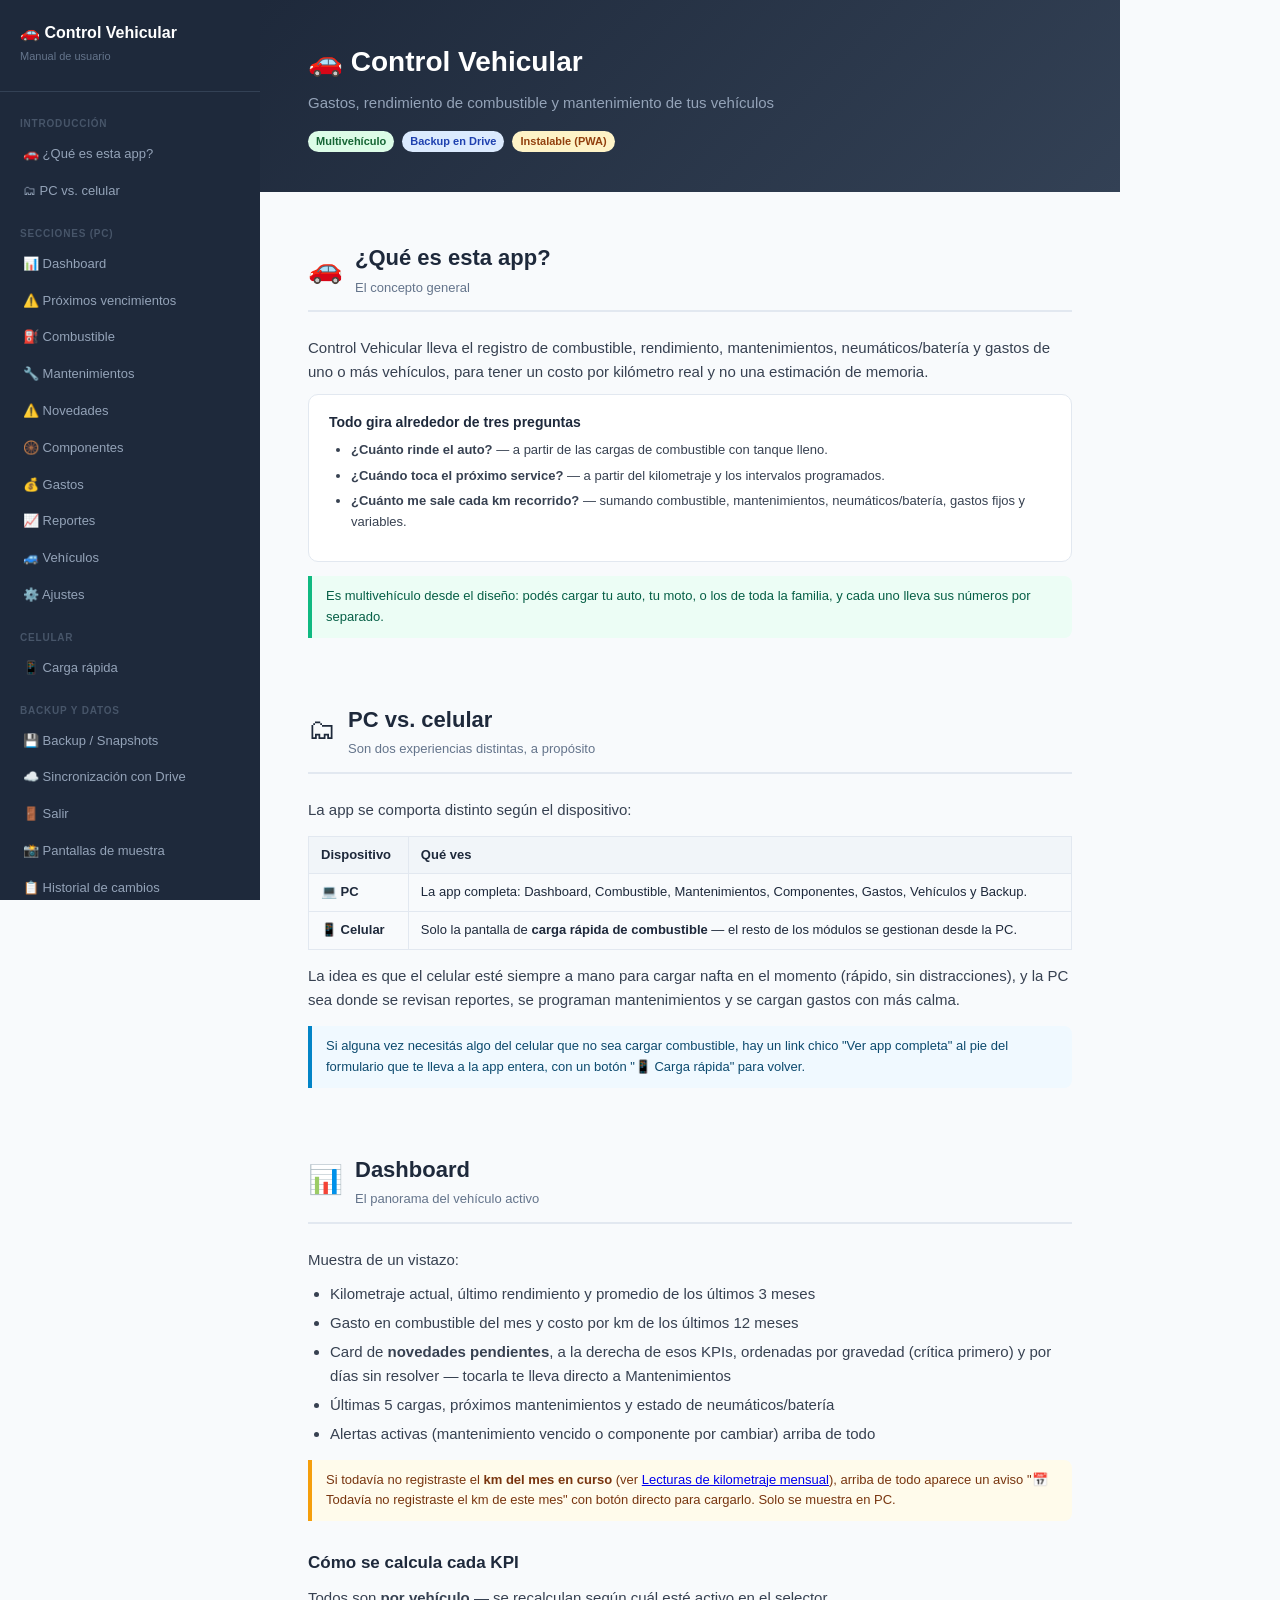
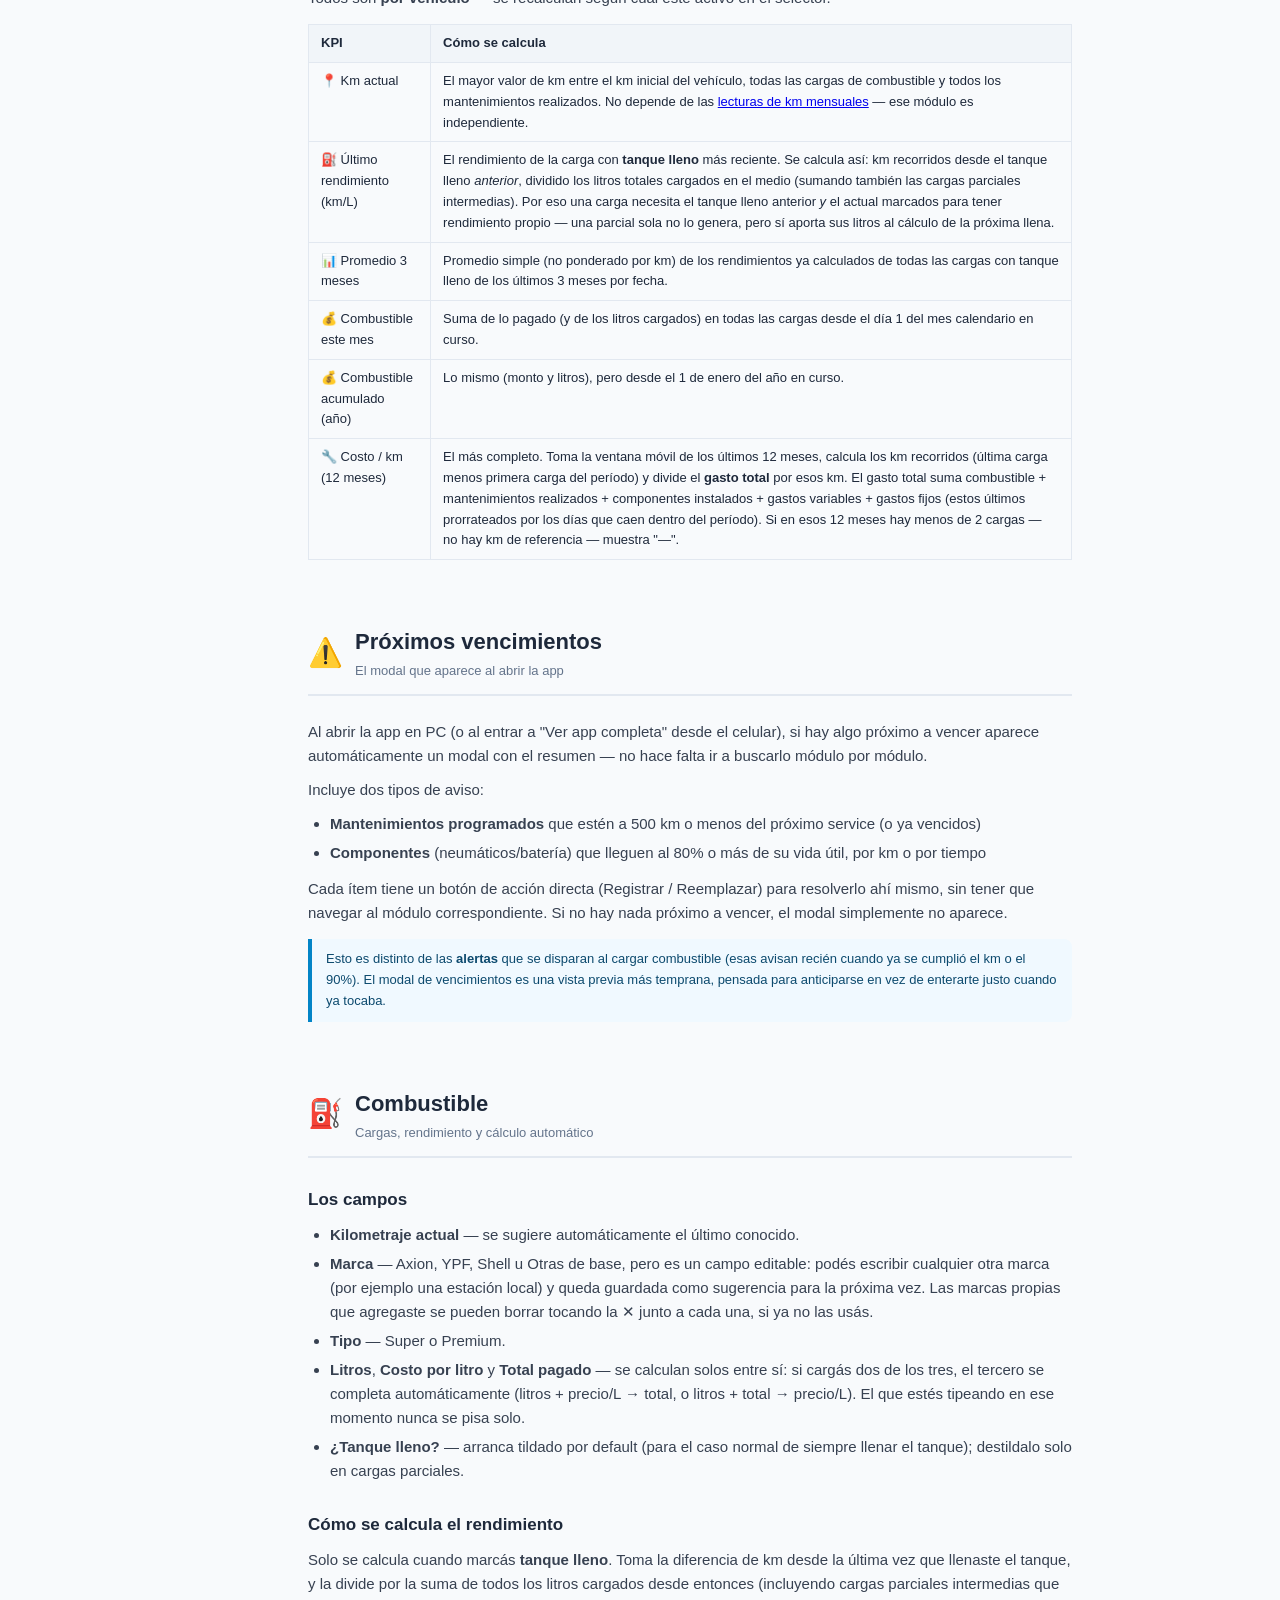
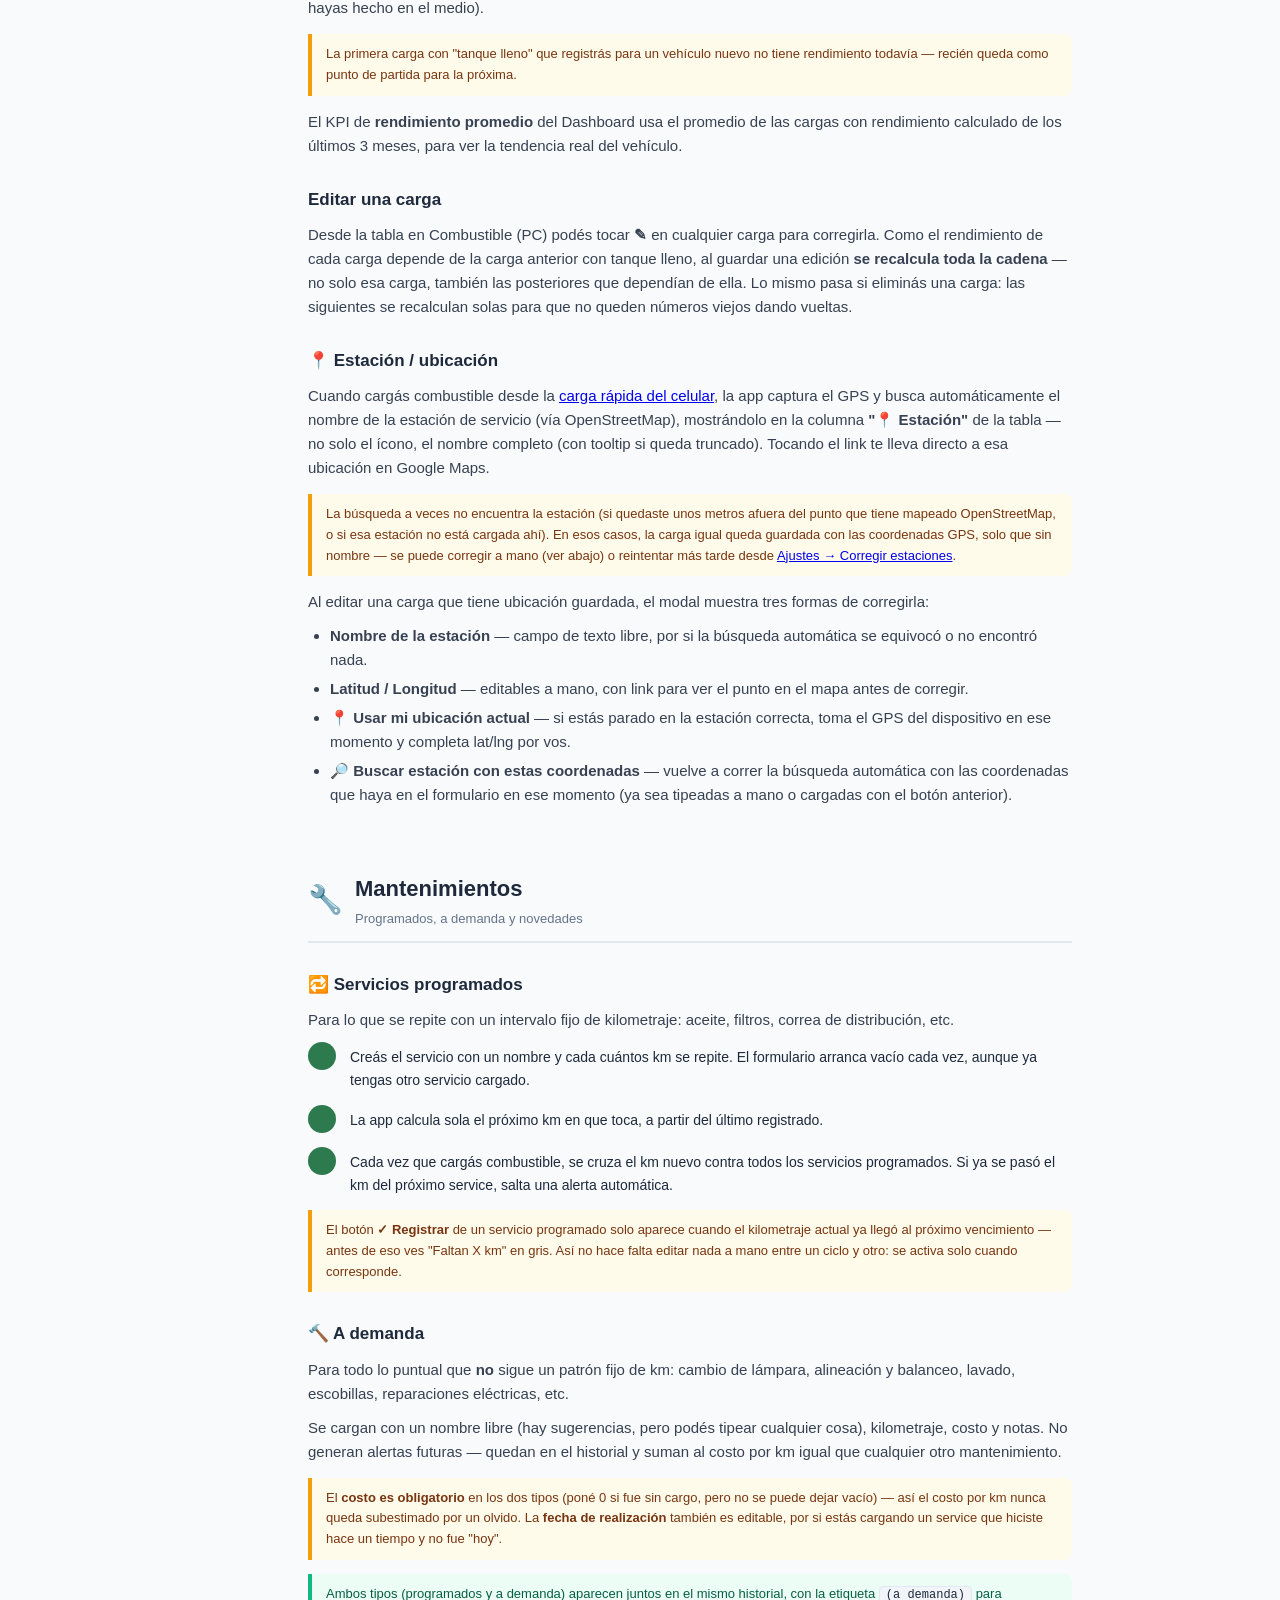
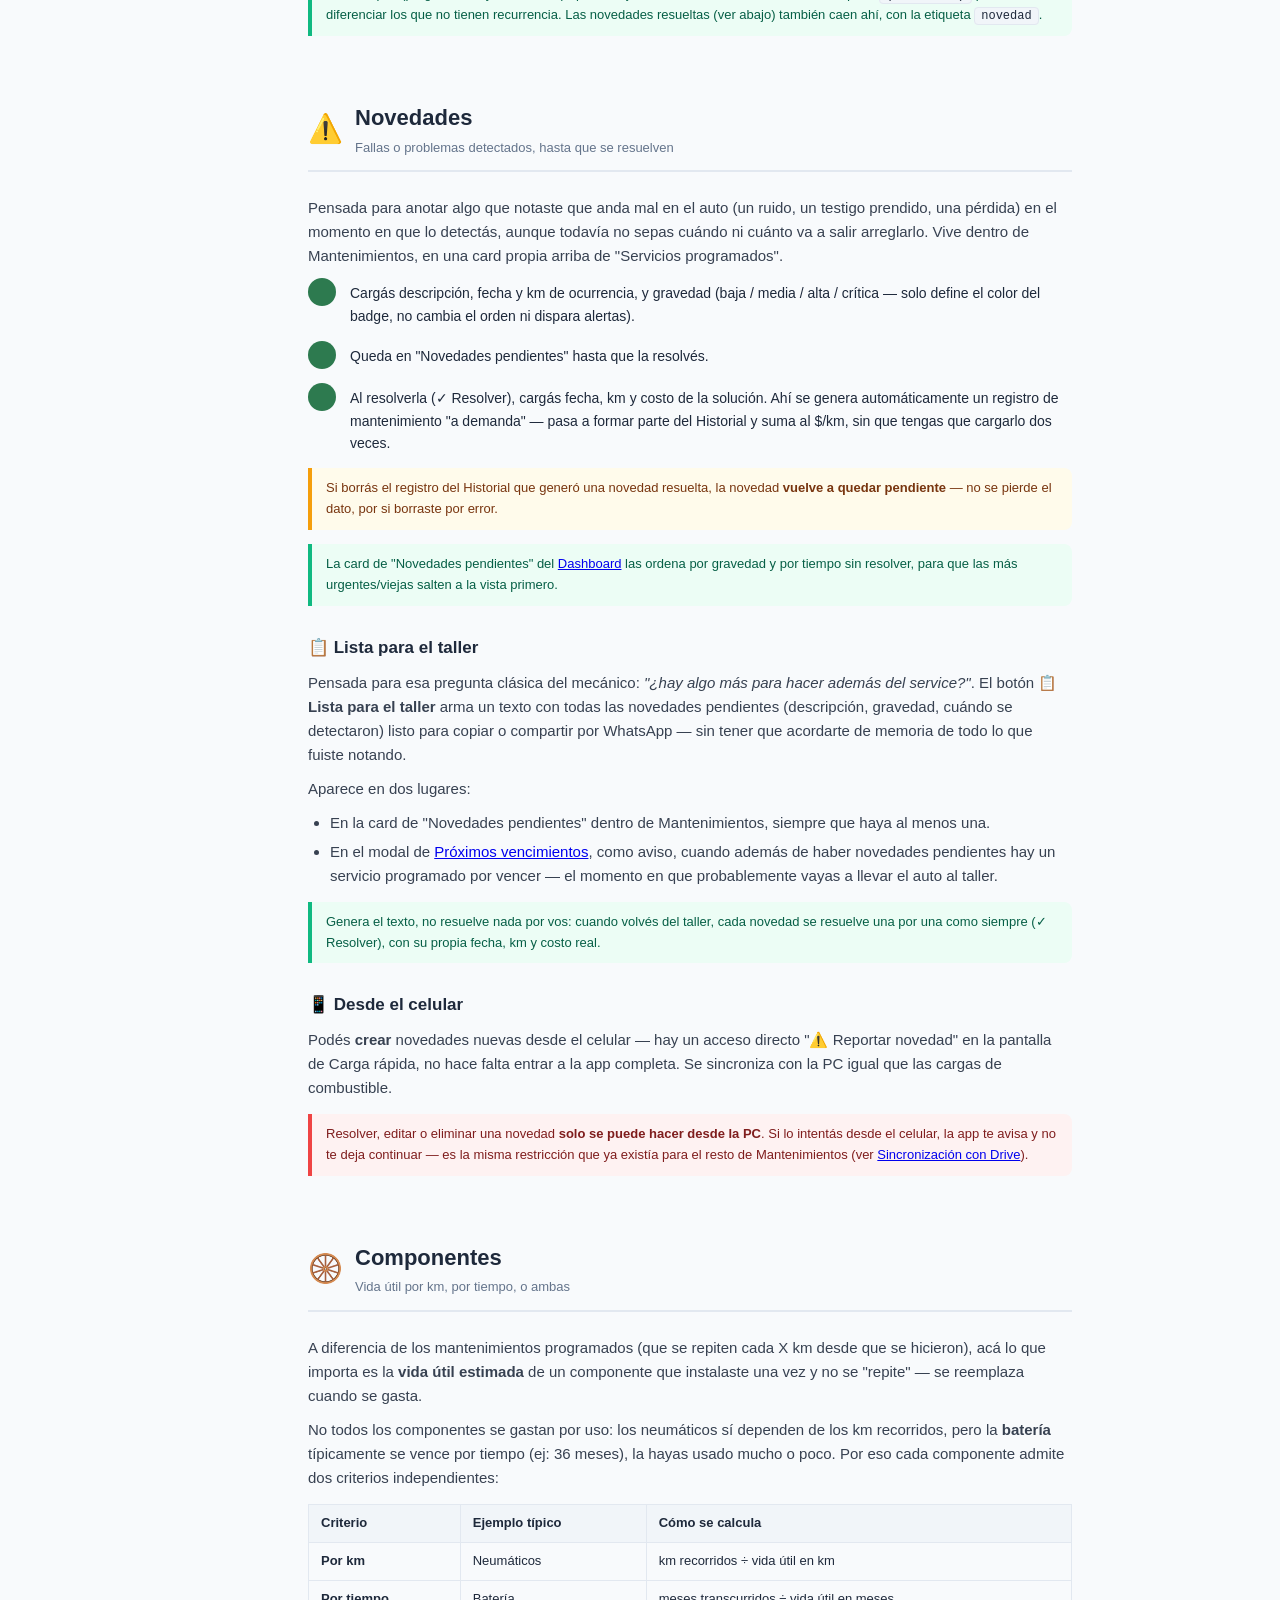
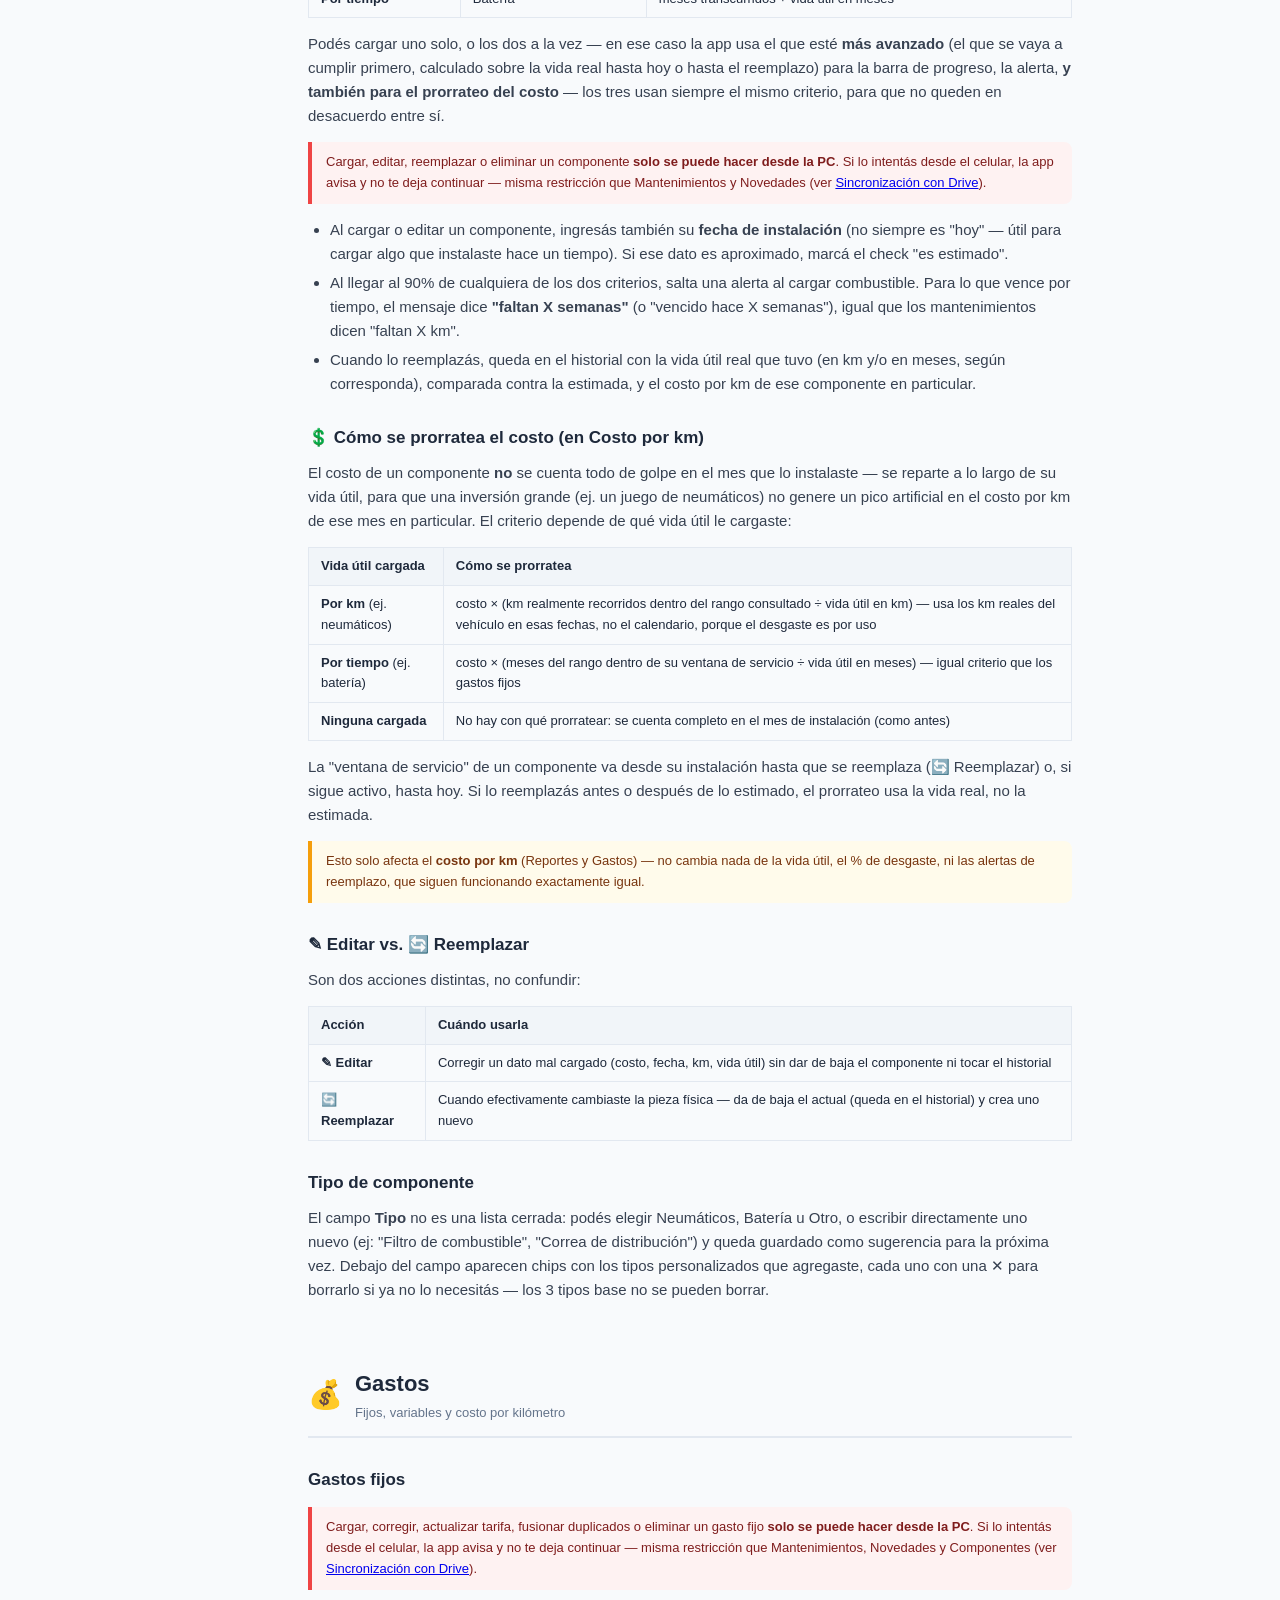
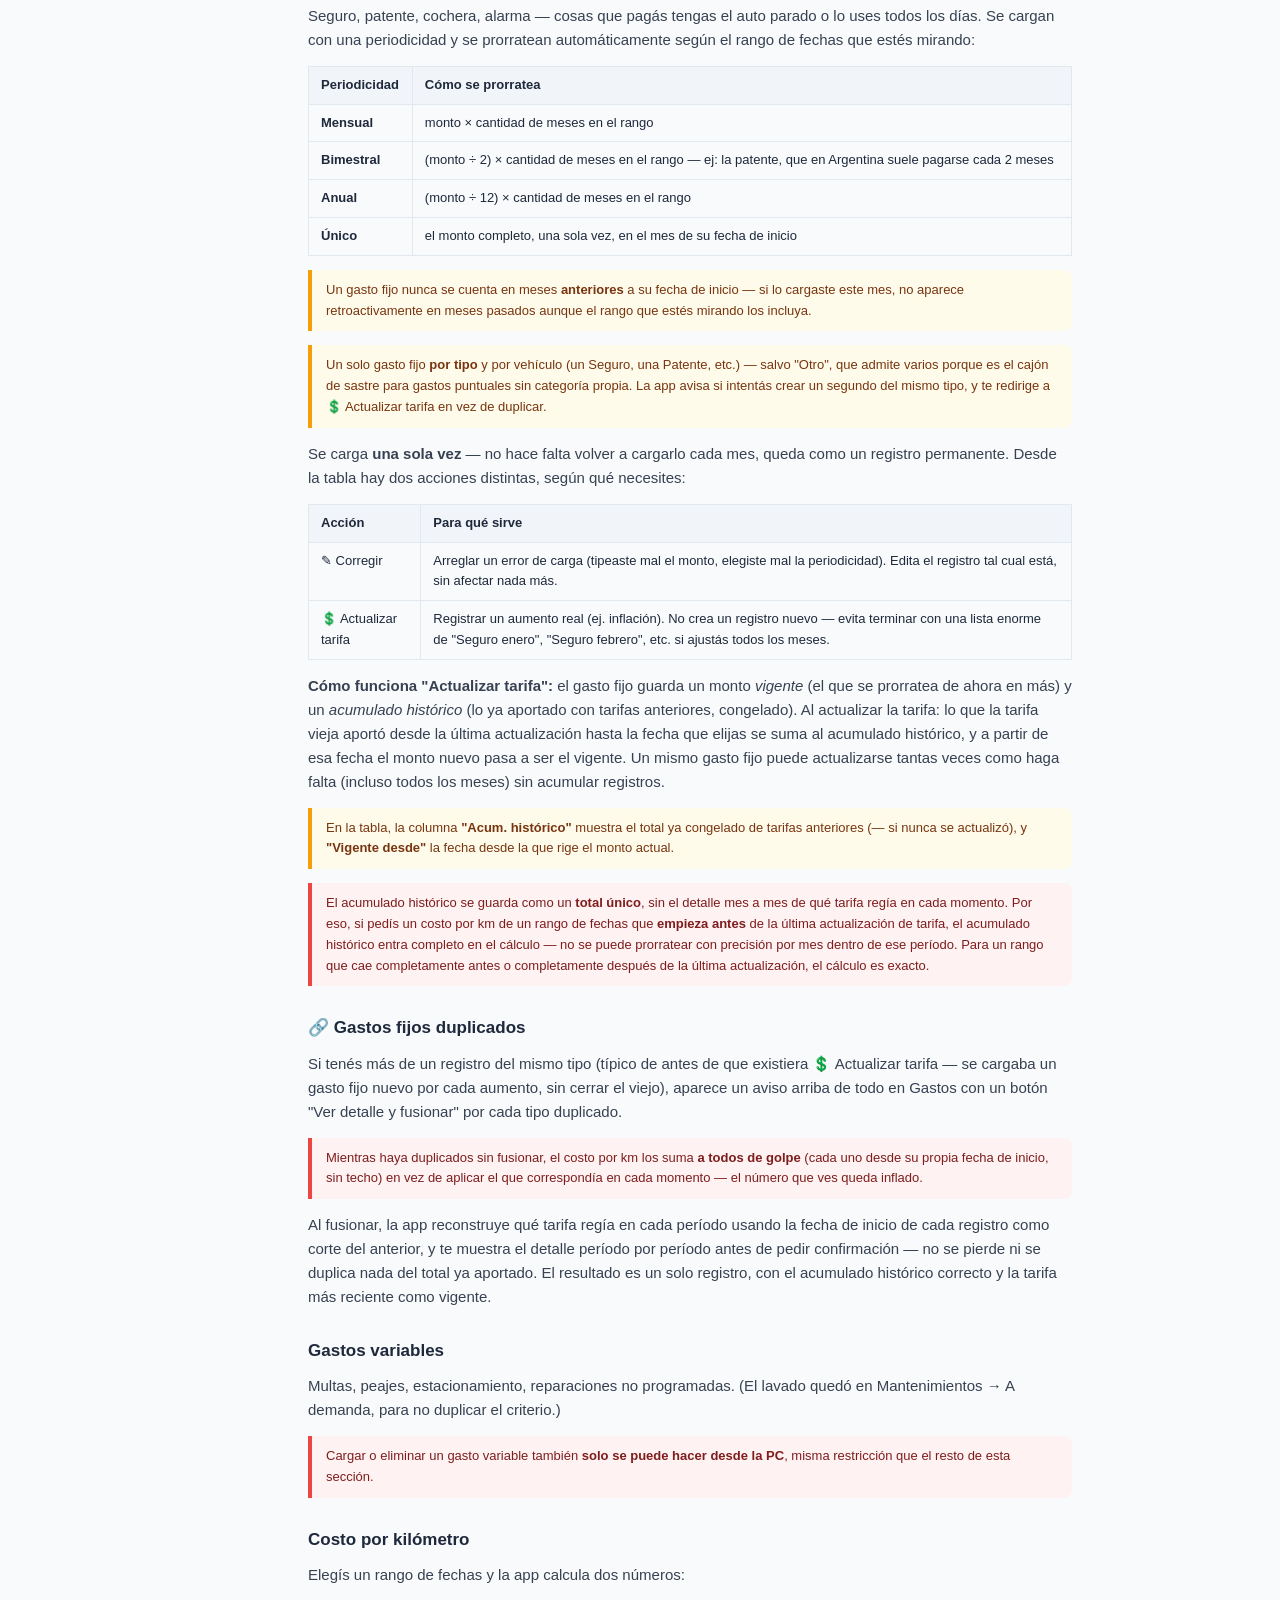
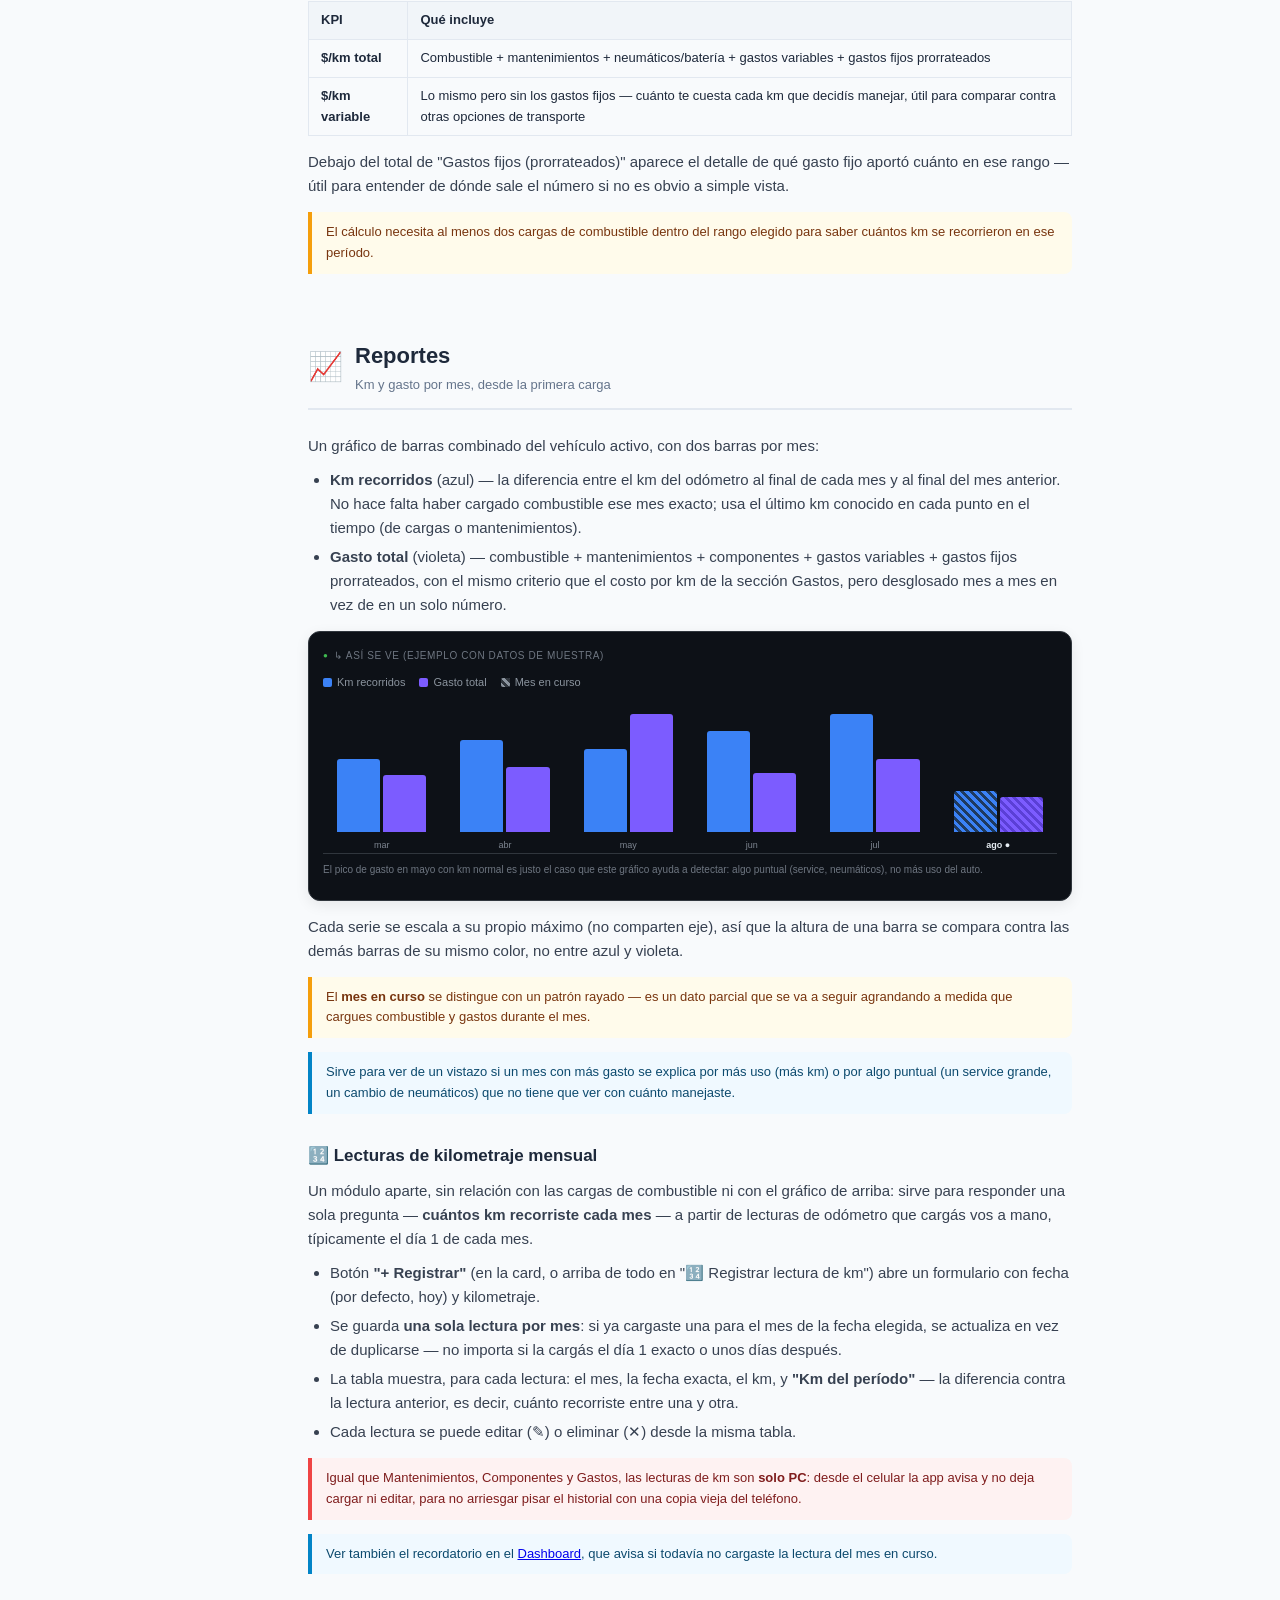
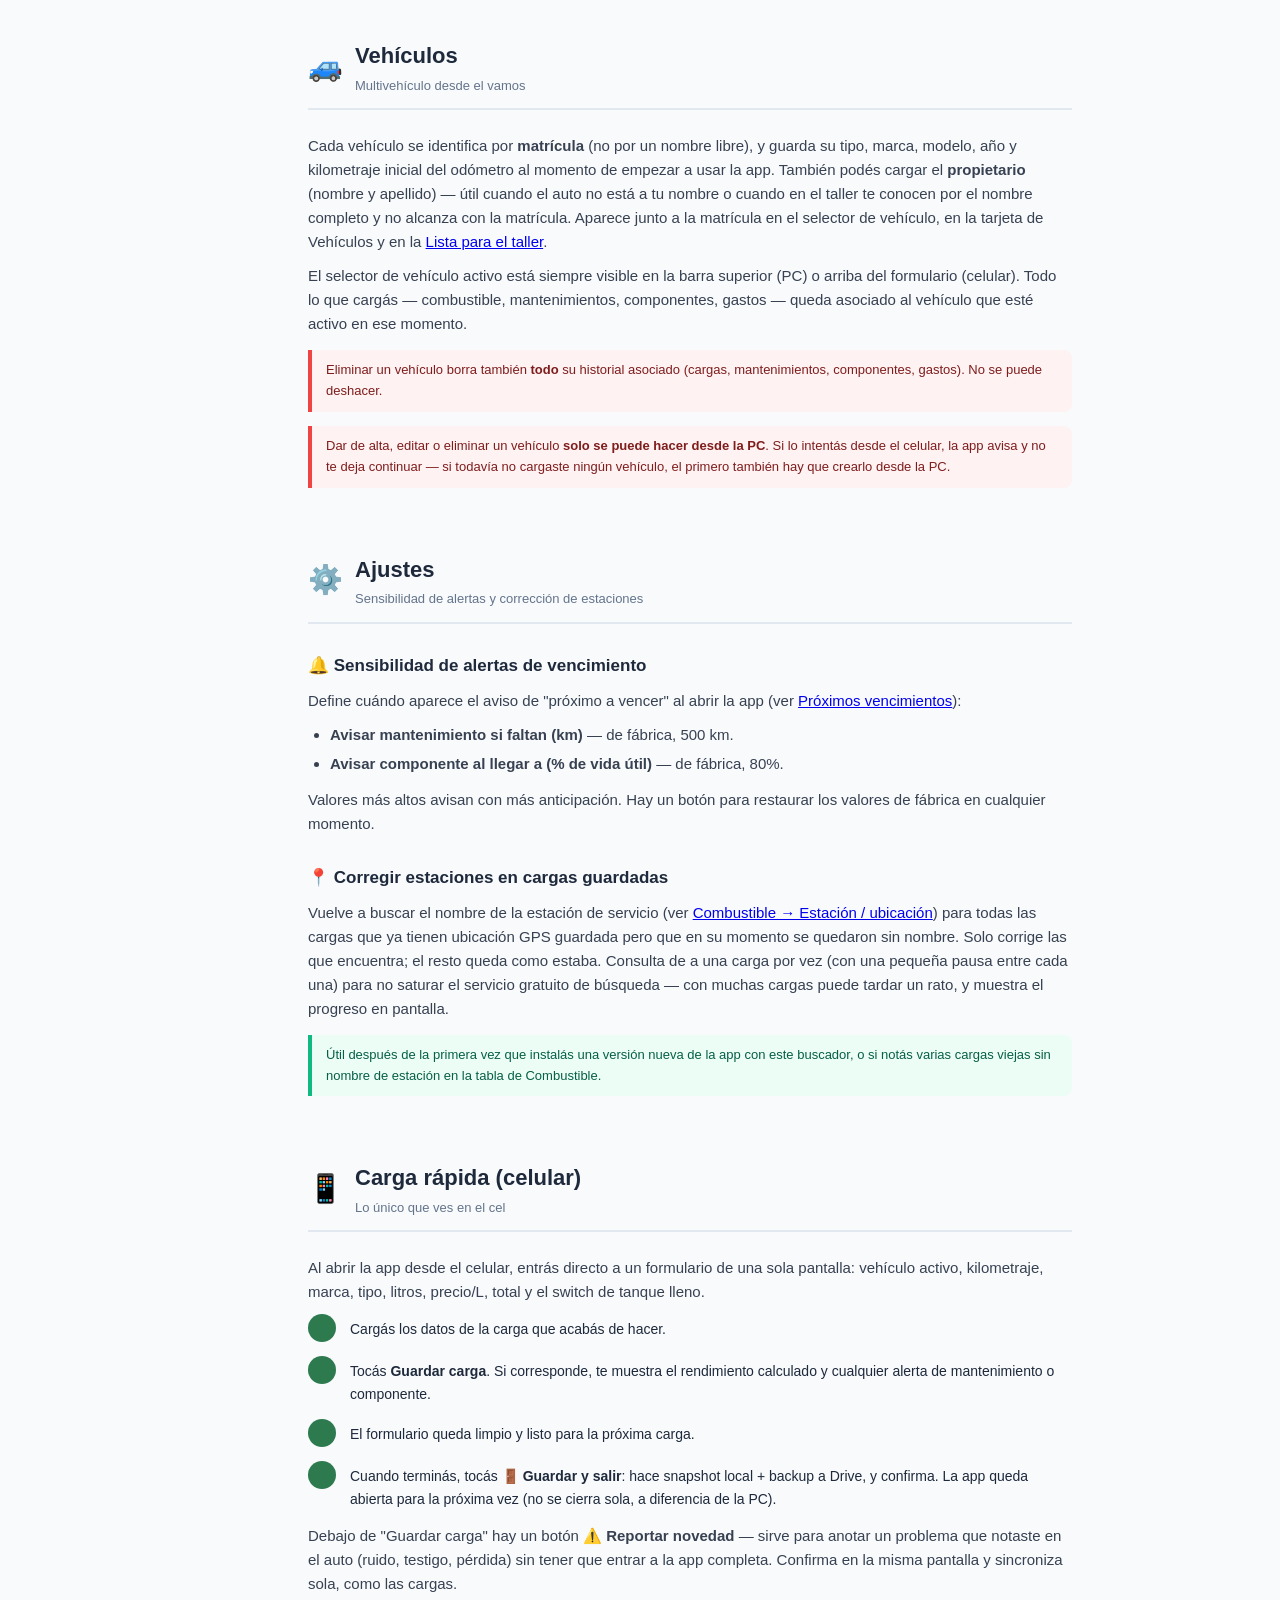
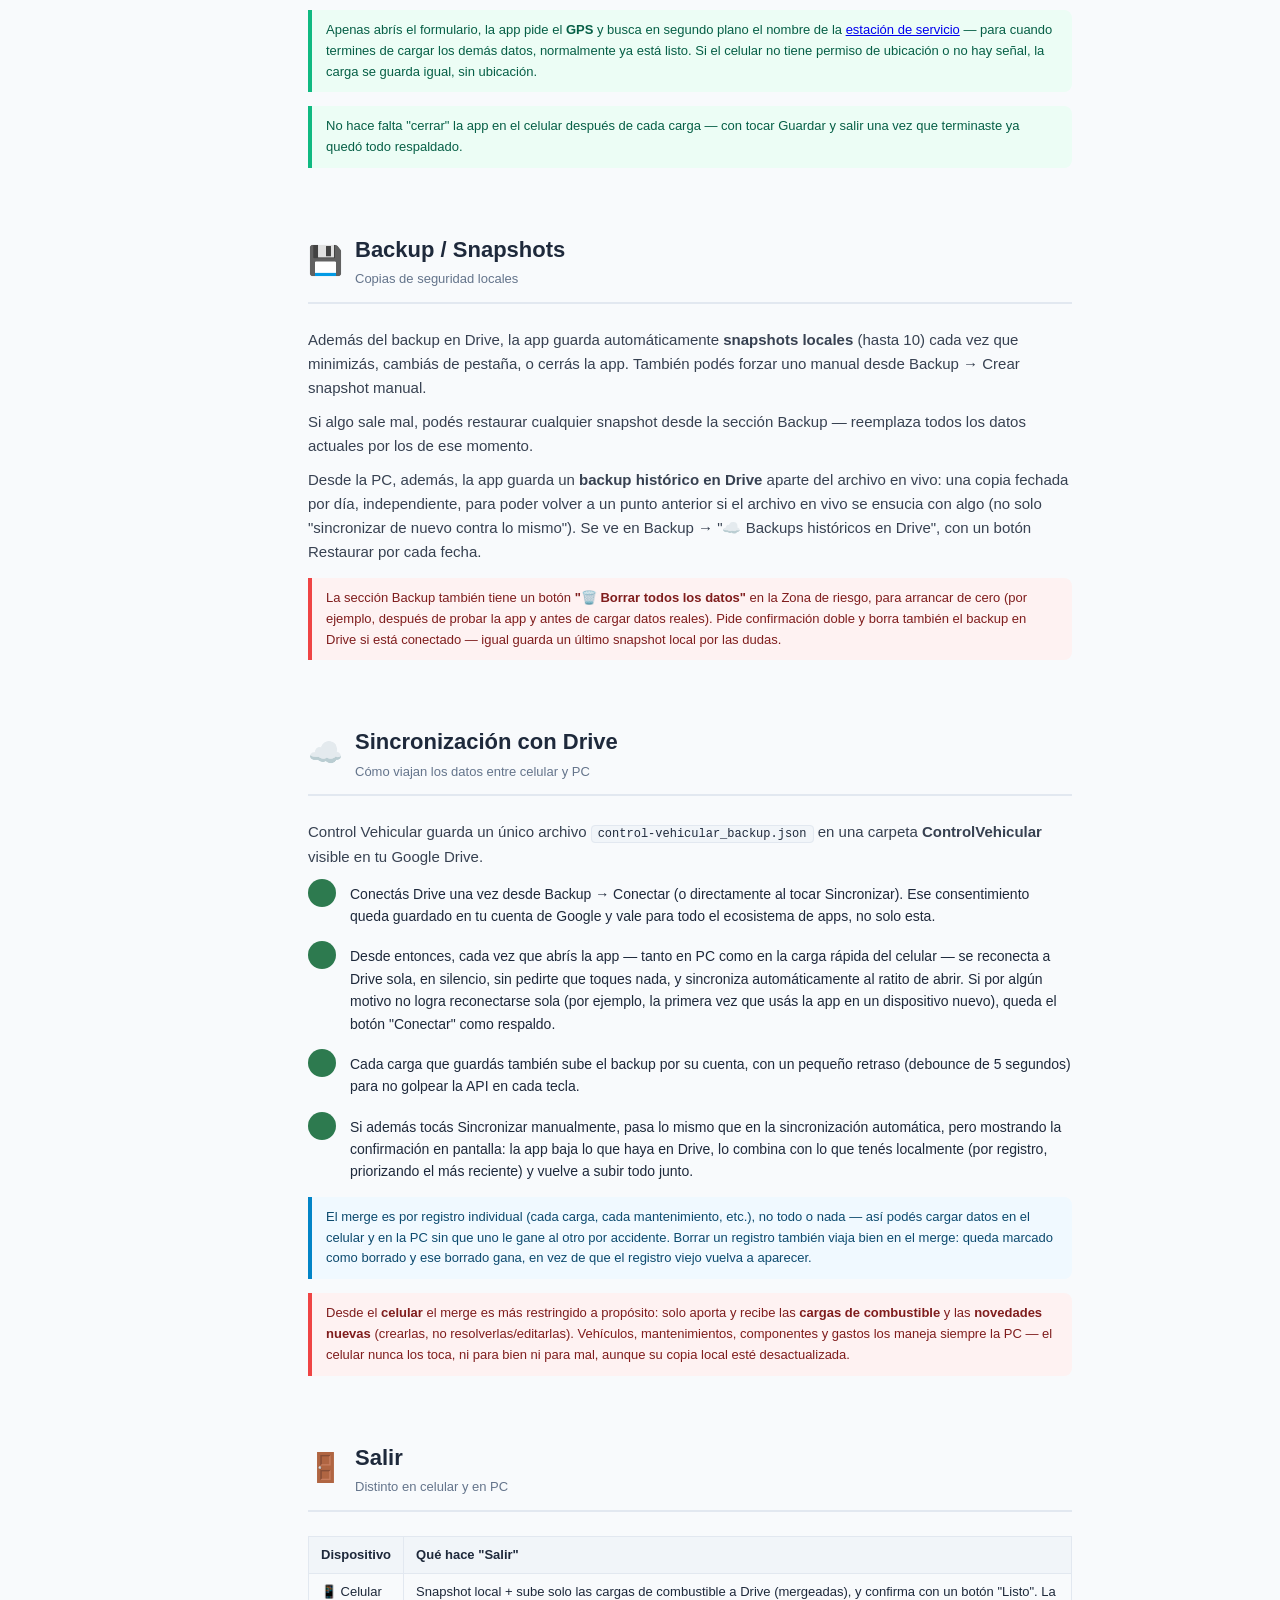
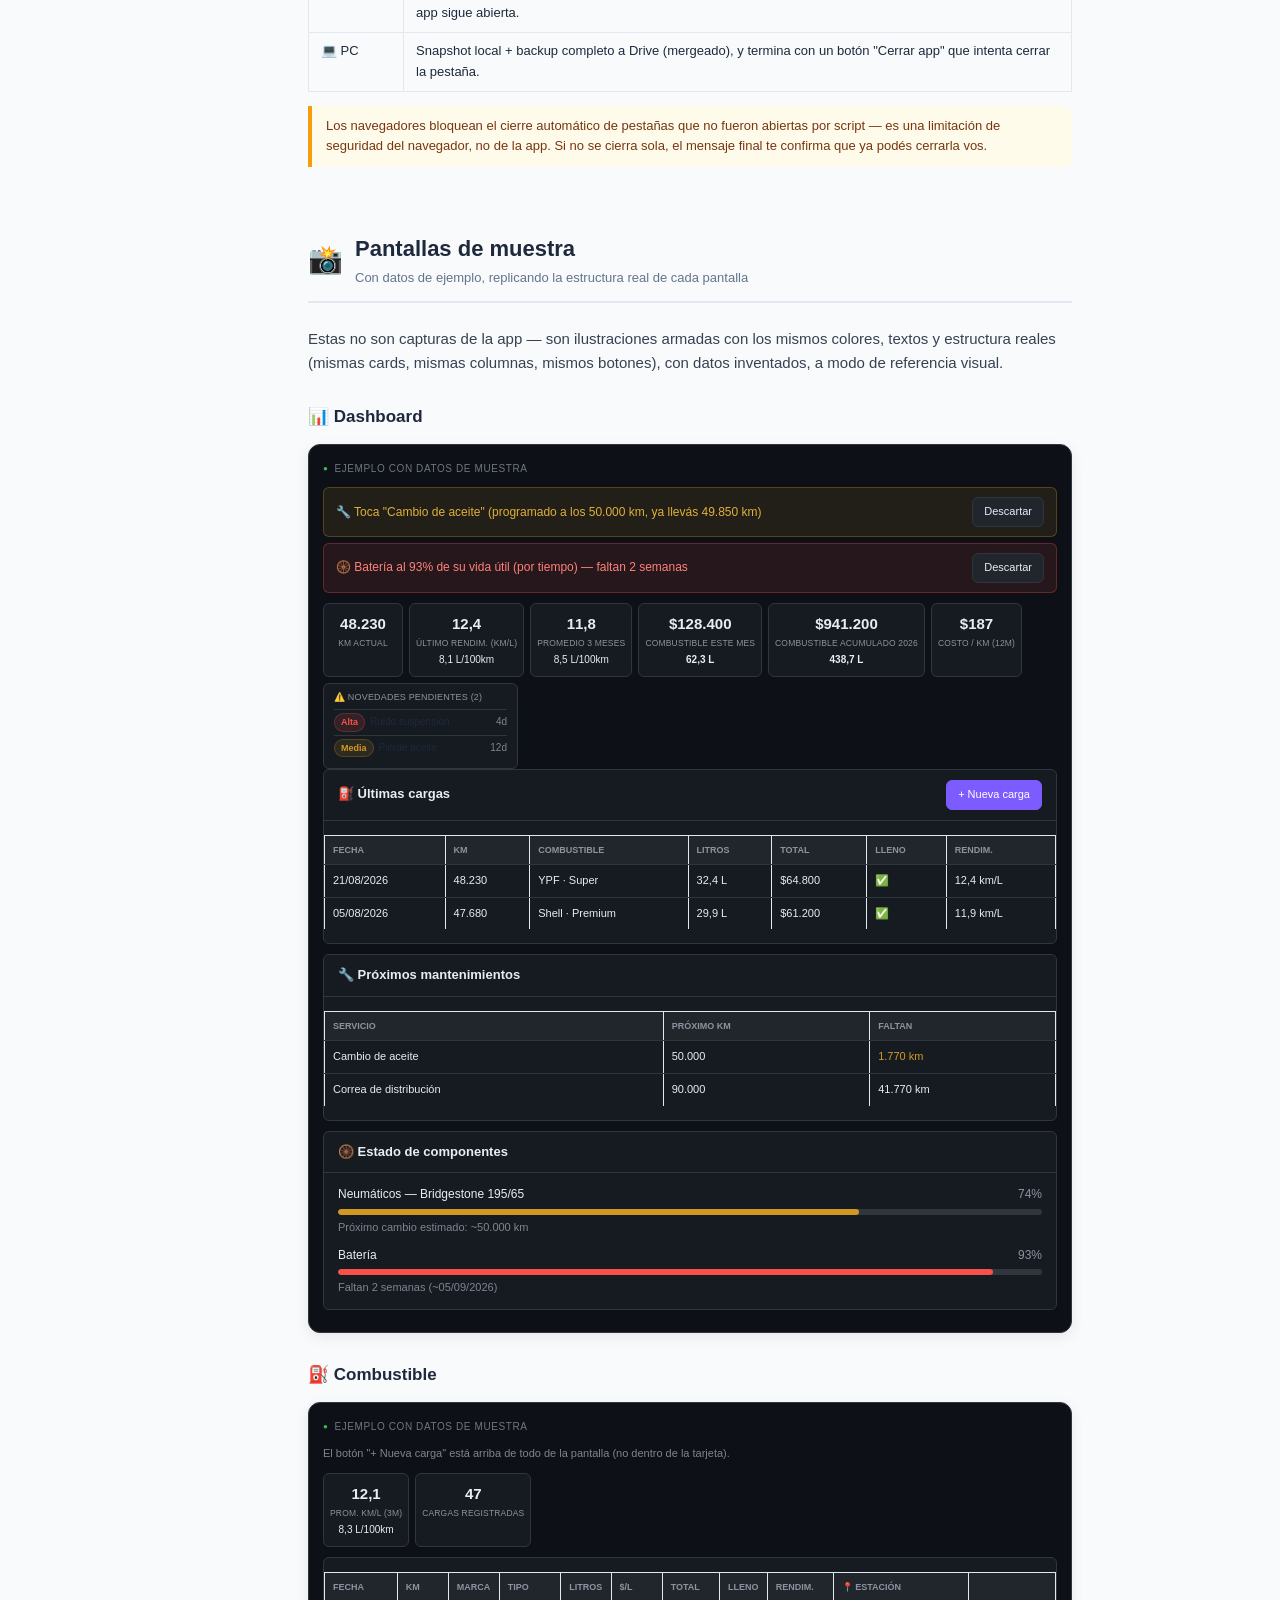
==== commit 97a1f801: "v0.98-dev: pantallas de muestra completas y verificadas contra el codigo real, con fix de fondo blan" ====
--- a/instructivo.html
+++ b/instructivo.html
@@ -249,9 +249,10 @@
   .screenshot-frame {
     background: #0d1117;
     border: 1px solid #30363d;
-    border-radius: 10px;
+    border-radius: 12px;
     padding: 16px 14px 12px;
     margin: 14px 0;
+    box-shadow: 0 4px 14px rgba(0,0,0,.08);
   }
   .screenshot-label {
     font-size: 10px;
@@ -259,7 +260,11 @@
     text-transform: uppercase;
     letter-spacing: .06em;
     margin-bottom: 10px;
-  }
+    display: flex;
+    align-items: center;
+    gap: 6px;
+  }
+  .screenshot-label::before { content: '●'; color: #3fb950; font-size: 8px; }
   .barchart-legend{display:flex;gap:14px;margin-bottom:12px;font-size:11px;color:#8b949e;flex-wrap:wrap}
   .barchart-legend-item{display:flex;align-items:center;gap:5px}
   .barchart-legend-dot{width:9px;height:9px;border-radius:2px;display:inline-block;flex-shrink:0}
@@ -273,8 +278,78 @@
   .barchart-combo-bar-gasto.en-curso{background:repeating-linear-gradient(45deg,#7c5cff,#7c5cff 3px,#5b3fd6 3px,#5b3fd6 6px)}
   .barchart-combo-label{font-size:9px;color:#7d8590;margin-top:6px;white-space:nowrap}
   .barchart-combo-label.en-curso{color:#e6edf3;font-weight:700}
+
+  /* Cards reales (Dashboard, Combustible, Componentes) */
+  .demo-card{background:#161b22;border:1px solid #30363d;border-radius:6px;margin-bottom:10px;color:#e6edf3}
+  .demo-ch{padding:10px 14px;display:flex;align-items:center;justify-content:space-between;border-bottom:1px solid #30363d}
+  .demo-ct{font-weight:700;font-size:13px}
+  .demo-card-body{padding:12px 14px}
+  .demo-btn{padding:5px 11px;border:1px solid #30363d;border-radius:6px;background:#21262d;color:#e6edf3;font-size:11px;display:inline-block}
+  .demo-btn-p{background:#7c5cff;color:#fff;border-color:#7c5cff}
+  .demo-btn-e{background:#173a52;color:#58a6ff;border-color:#2a5478}
+  .demo-btn-g{background:#1a4a1a;color:#3fb950;border-color:#2d6a2d}
+
+  /* Alertas (Dashboard) */
+  .demo-alert-stack{display:flex;flex-direction:column;gap:6px;margin-bottom:10px}
+  .demo-alert{display:flex;align-items:center;justify-content:space-between;gap:10px;padding:9px 12px;border-radius:6px;font-size:12px}
+  .demo-alert-warn{background:rgba(210,153,34,.1);border:1px solid rgba(210,153,34,.3);color:#e0b03a}
+  .demo-alert-crit{background:rgba(248,81,73,.1);border:1px solid rgba(248,81,73,.3);color:#ff8079}
+
+  /* Stat cards (Dashboard) */
+  .demo-stats{display:flex;gap:6px;flex-wrap:wrap}
+  .demo-stat{background:#161b22;border:1px solid #30363d;border-radius:6px;padding:8px 6px;min-width:80px;text-align:center}
+  .demo-stat-n{font-size:15px;font-weight:700;color:#e6edf3;margin-bottom:2px}
+  .demo-stat-l{font-size:8.5px;color:#8b949e;text-transform:uppercase;letter-spacing:.02em;line-height:1.3}
+  .demo-stat-extra{font-size:10px;color:#e6edf3;margin-top:3px;font-weight:600}
+
+  /* Tabla oscura (Combustible) */
+  .demo-table{width:100%;border-collapse:collapse;font-size:11px;color:#e6edf3}
+  .demo-table th{background:#21262d;padding:7px 8px;text-align:left;font-size:9px;font-weight:700;text-transform:uppercase;color:#8b949e;border-bottom:1px solid #30363d;white-space:nowrap}
+  .demo-table td{padding:7px 8px;border-bottom:1px solid #30363d;white-space:nowrap;background:#161b22}
+  .demo-table tr:last-child td{border-bottom:none}
+  .demo-table tr:nth-child(even) td{background:#161b22}
+
+  /* Barra de vida útil (Componentes) */
+  .demo-comp{margin-bottom:10px}
+  .demo-comp:last-child{margin-bottom:0}
+  .demo-comp-row{display:flex;justify-content:space-between;align-items:start}
+  .demo-comp-title{font-weight:700;color:#e6edf3;font-size:12px;margin-bottom:2px}
+  .demo-comp-sub{font-size:10px;color:#7d8590;margin-bottom:6px}
+  .vprog{height:6px;background:#30363d;border-radius:3px;overflow:hidden;margin:4px 0}
+  .vprog-bar{height:6px;border-radius:3px}
+  .vprog-ok{background:#3fb950}
+  .vprog-warn{background:#d29922}
+  .vprog-crit{background:#f85149}
+  .demo-comp-detail{font-size:10px;color:#8b949e}
+
+  /* Teléfono (Carga rápida) */
+  .demo-phone{width:280px;margin:0 auto;background:#161b22;border:8px solid #1c2128;border-radius:32px;overflow:hidden;box-shadow:0 8px 24px rgba(0,0,0,.25)}
+  .demo-phone-notch{background:#1c2128;height:20px;display:flex;align-items:center;justify-content:center}
+  .demo-phone-notch::before{content:'';width:56px;height:5px;background:#000;border-radius:4px}
+  .demo-vr-top{padding:14px 16px 10px;border-bottom:1px solid #30363d;background:#161b22}
+  .demo-vr-title{font-size:14px;font-weight:700;color:#e6edf3}
+  .demo-vr-sub{font-size:9px;color:#8b949e;margin-top:2px}
+  .demo-vr-vsel{margin-top:9px;width:100%;padding:7px 9px;border:1px solid #30363d;border-radius:8px;background:#21262d;color:#e6edf3;font-size:11px;font-weight:600}
+  .demo-vr-body{padding:14px 16px 18px;display:flex;flex-direction:column;gap:11px}
+  .demo-vr-fg label{font-size:9px;color:#8b949e;font-weight:600;text-transform:uppercase;letter-spacing:.04em;display:block;margin-bottom:4px}
+  .demo-vr-input{padding:10px 11px;border:1px solid #30363d;border-radius:8px;font-size:13px;background:#21262d;color:#e6edf3}
+  .demo-vr-row{display:grid;grid-template-columns:1fr 1fr;gap:8px}
+  .demo-vr-switch{display:flex;align-items:center;justify-content:space-between;padding:10px 12px;background:#21262d;border:1px solid #30363d;border-radius:8px}
+  .demo-vr-switch label{font-size:11px;font-weight:600;color:#e6edf3}
+  .demo-vr-switch-dot{width:36px;height:19px;background:#7c5cff;border-radius:10px;position:relative}
+  .demo-vr-switch-dot::after{content:'';width:15px;height:15px;background:#fff;border-radius:50%;position:absolute;top:2px;right:2px}
+  .demo-vr-gps{text-align:center;font-size:10px;color:#8b949e;padding:7px;background:#21262d;border:1px solid #30363d;border-radius:8px}
+  .demo-vr-btn-main{padding:12px;border-radius:8px;background:#7c5cff;color:#fff;font-size:13px;font-weight:700;text-align:center}
+  .demo-vr-footer{padding:9px 16px;background:#161b22;border-top:1px solid #30363d;display:flex;gap:8px}
+  .demo-vr-footer div{flex:1;padding:8px;border-radius:8px;font-size:10px;font-weight:600;border:1px solid #30363d;background:#21262d;color:#e6edf3;text-align:center}
+
+  /* Pills de gravedad (novedades) */
+  .demo-pill{display:inline-flex;align-items:center;padding:2px 8px;border-radius:10px;font-size:10px;font-weight:700;white-space:nowrap}
+  .demo-g-media{background:rgba(210,153,34,.12);color:#d29922;border:1px solid rgba(210,153,34,.25)}
+  .demo-g-alta{background:rgba(248,81,73,.12);color:#f85149;border:1px solid rgba(248,81,73,.25)}
 </style>
 </head>
+
 <body>
 
 <div class="layout">
@@ -308,6 +383,7 @@
   <a href="#backup">💾 Backup / Snapshots</a>
   <a href="#drive">☁️ Sincronización con Drive</a>
   <a href="#salir">🚪 Salir</a>
+  <a href="#pantallas">📸 Pantallas de muestra</a>
   <a href="#changelog">📋 Historial de cambios</a>
 </nav>
 
@@ -776,6 +852,236 @@
     <div class="note">Los navegadores bloquean el cierre automático de pestañas que no fueron abiertas por script — es una limitación de seguridad del navegador, no de la app. Si no se cierra sola, el mensaje final te confirma que ya podés cerrarla vos.</div>
   </div>
 
+  <div class="section" id="pantallas">
+    <div class="section-header">
+      <div class="section-icon">📸</div>
+      <div>
+        <div class="section-title">Pantallas de muestra</div>
+        <div class="section-subtitle">Con datos de ejemplo, replicando la estructura real de cada pantalla</div>
+      </div>
+    </div>
+    <p>Estas no son capturas de la app — son ilustraciones armadas con los mismos colores, textos y estructura reales (mismas cards, mismas columnas, mismos botones), con datos inventados, a modo de referencia visual.</p>
+
+    <h2>📊 Dashboard</h2>
+    <div class="screenshot-frame">
+      <div class="screenshot-label">Ejemplo con datos de muestra</div>
+      <div class="demo-alert-stack">
+        <div class="demo-alert demo-alert-warn"><span>🔧️ Toca "Cambio de aceite" (programado a los 50.000 km, ya llevás 49.850 km)</span><span class="demo-btn">Descartar</span></div>
+        <div class="demo-alert demo-alert-crit"><span>🛞 Batería al 93% de su vida útil (por tiempo) — faltan 2 semanas</span><span class="demo-btn">Descartar</span></div>
+      </div>
+      <div class="demo-stats">
+        <div class="demo-stat"><div class="demo-stat-n">48.230</div><div class="demo-stat-l">Km actual</div></div>
+        <div class="demo-stat"><div class="demo-stat-n">12,4</div><div class="demo-stat-l">Último rendim. (km/L)</div><div class="demo-stat-extra" style="font-weight:400;font-size:10px">8,1 L/100km</div></div>
+        <div class="demo-stat"><div class="demo-stat-n">11,8</div><div class="demo-stat-l">Promedio 3 meses</div><div class="demo-stat-extra" style="font-weight:400;font-size:10px">8,5 L/100km</div></div>
+        <div class="demo-stat"><div class="demo-stat-n">$128.400</div><div class="demo-stat-l">Combustible este mes</div><div class="demo-stat-extra">62,3 L</div></div>
+        <div class="demo-stat"><div class="demo-stat-n">$941.200</div><div class="demo-stat-l">Combustible acumulado 2026</div><div class="demo-stat-extra">438,7 L</div></div>
+        <div class="demo-stat"><div class="demo-stat-n">$187</div><div class="demo-stat-l">Costo / km (12m)</div></div>
+        <div class="demo-stat" style="min-width:195px;max-width:210px;text-align:left;padding:8px 10px">
+          <div class="demo-stat-l" style="margin-bottom:6px;font-size:9px">⚠️ Novedades pendientes (2)</div>
+          <div style="display:flex;align-items:center;gap:5px;padding:3px 0;border-top:1px solid #30363d;font-size:10px">
+            <span class="demo-pill demo-g-alta" style="font-size:9px;padding:1px 6px">Alta</span><span style="flex:1;overflow:hidden;text-overflow:ellipsis;white-space:nowrap">Ruido suspensión</span><span style="color:#7d8590">4d</span>
+          </div>
+          <div style="display:flex;align-items:center;gap:5px;padding:3px 0;border-top:1px solid #30363d;font-size:10px">
+            <span class="demo-pill demo-g-media" style="font-size:9px;padding:1px 6px">Media</span><span style="flex:1;overflow:hidden;text-overflow:ellipsis;white-space:nowrap">Pierde aceite</span><span style="color:#7d8590">12d</span>
+          </div>
+        </div>
+      </div>
+      <div class="demo-card">
+        <div class="demo-ch"><div class="demo-ct">⛽ Últimas cargas</div><span class="demo-btn demo-btn-p">+ Nueva carga</span></div>
+        <div class="demo-card-body" style="padding:0">
+          <table class="demo-table">
+            <thead><tr><th>Fecha</th><th>Km</th><th>Combustible</th><th>Litros</th><th>Total</th><th>Lleno</th><th>Rendim.</th></tr></thead>
+            <tbody>
+              <tr><td>21/08/2026</td><td>48.230</td><td>YPF · Super</td><td>32,4 L</td><td>$64.800</td><td>✅</td><td>12,4 km/L</td></tr>
+              <tr><td>05/08/2026</td><td>47.680</td><td>Shell · Premium</td><td>29,9 L</td><td>$61.200</td><td>✅</td><td>11,9 km/L</td></tr>
+            </tbody>
+          </table>
+        </div>
+      </div>
+      <div class="demo-card">
+        <div class="demo-ch"><div class="demo-ct">🔧️ Próximos mantenimientos</div></div>
+        <div class="demo-card-body" style="padding:0">
+          <table class="demo-table">
+            <thead><tr><th>Servicio</th><th>Próximo km</th><th>Faltan</th></tr></thead>
+            <tbody>
+              <tr><td>Cambio de aceite</td><td>50.000</td><td style="color:#d29922">1.770 km</td></tr>
+              <tr><td>Correa de distribución</td><td>90.000</td><td>41.770 km</td></tr>
+            </tbody>
+          </table>
+        </div>
+      </div>
+      <div class="demo-card">
+        <div class="demo-ch"><div class="demo-ct">🛞 Estado de componentes</div></div>
+        <div class="demo-card-body">
+          <div style="margin-bottom:10px">
+            <div style="display:flex;justify-content:space-between;font-size:12px;margin-bottom:2px"><span>Neumáticos — Bridgestone 195/65</span><span style="color:#8b949e">74%</span></div>
+            <div class="vprog"><div class="vprog-bar vprog-warn" style="width:74%"></div></div>
+            <div style="font-size:11px;color:#7d8590">Próximo cambio estimado: ~50.000 km</div>
+          </div>
+          <div>
+            <div style="display:flex;justify-content:space-between;font-size:12px;margin-bottom:2px"><span>Batería</span><span style="color:#8b949e">93%</span></div>
+            <div class="vprog"><div class="vprog-bar vprog-crit" style="width:93%"></div></div>
+            <div style="font-size:11px;color:#7d8590">Faltan 2 semanas (~05/09/2026)</div>
+          </div>
+        </div>
+      </div>
+    </div>
+
+    <h2>⛽ Combustible</h2>
+    <div class="screenshot-frame">
+      <div class="screenshot-label">Ejemplo con datos de muestra</div>
+      <p style="font-size:11px;color:#7d8590;margin-bottom:10px">El botón "+ Nueva carga" está arriba de todo de la pantalla (no dentro de la tarjeta).</p>
+      <div class="demo-stats" style="margin-bottom:10px">
+        <div class="demo-stat"><div class="demo-stat-n">12,1</div><div class="demo-stat-l">Prom. km/L (3m)</div><div class="demo-stat-extra" style="font-weight:400;font-size:10px">8,3 L/100km</div></div>
+        <div class="demo-stat"><div class="demo-stat-n">47</div><div class="demo-stat-l">Cargas registradas</div></div>
+      </div>
+      <div class="demo-card">
+        <div class="demo-card-body" style="padding:0">
+          <table class="demo-table">
+            <thead><tr><th>Fecha</th><th>Km</th><th>Marca</th><th>Tipo</th><th>Litros</th><th>$/L</th><th>Total</th><th>Lleno</th><th>Rendim.</th><th>📍 Estación</th><th></th></tr></thead>
+            <tbody>
+              <tr><td>21/08/2026</td><td>48.230</td><td>YPF</td><td>Super</td><td>32,4 L</td><td>$2.000</td><td>$64.800</td><td>✅</td><td>12,4 km/L</td><td>YPF Ruta 9, Maldonado</td><td><span class="demo-btn demo-btn-e">✎</span> <span class="demo-btn" style="background:#4a1a1a;color:#f85149;border-color:#6a2d2d">✕</span></td></tr>
+              <tr><td>05/08/2026</td><td>47.680</td><td>Shell</td><td>Premium</td><td>29,9 L</td><td>$2.048</td><td>$61.200</td><td>✅</td><td>11,9 km/L</td><td>Shell Av. España</td><td><span class="demo-btn demo-btn-e">✎</span> <span class="demo-btn" style="background:#4a1a1a;color:#f85149;border-color:#6a2d2d">✕</span></td></tr>
+              <tr><td>22/07/2026</td><td>47.030</td><td>YPF</td><td>Super</td><td>18,2 L</td><td>$1.980</td><td>$36.040</td><td>—</td><td>—</td><td>YPF Los Aromos</td><td><span class="demo-btn demo-btn-e">✎</span> <span class="demo-btn" style="background:#4a1a1a;color:#f85149;border-color:#6a2d2d">✕</span></td></tr>
+            </tbody>
+          </table>
+        </div>
+      </div>
+    </div>
+
+    <h2>🛞 Componentes</h2>
+    <div class="screenshot-frame">
+      <div class="screenshot-label">Ejemplo con datos de muestra</div>
+      <p style="font-size:11px;color:#7d8590;margin-bottom:10px">El botón "+ Nuevo componente" está arriba de todo de la pantalla (no dentro de la tarjeta).</p>
+      <div class="demo-card">
+        <div class="demo-ch"><div class="demo-ct">🛞 Componentes activos</div></div>
+        <div class="demo-card-body">
+          <div class="demo-comp" style="background:#0d1117;border:1px solid #30363d;border-radius:6px;padding:10px 12px">
+            <div class="demo-comp-row">
+              <div class="demo-comp-title">Neumáticos — Bridgestone 195/65</div>
+              <div><span class="demo-btn demo-btn-e">✎ Editar</span> <span class="demo-btn demo-btn-g">🔄 Reemplazar</span> <span class="demo-btn" style="background:#4a1a1a;color:#f85149;border-color:#6a2d2d">✕</span></div>
+            </div>
+            <div class="demo-comp-sub">Instalado: 42.000 km · 12/03/2026 ✅</div>
+            <div class="vprog"><div class="vprog-bar vprog-warn" style="width:74%"></div></div>
+            <div class="demo-comp-detail">6.230 km recorridos (74% por km)</div>
+            <div class="demo-comp-detail">Próx. cambio: ~50.000 km — limita por km</div>
+          </div>
+          <div class="demo-comp" style="background:#0d1117;border:1px solid #30363d;border-radius:6px;padding:10px 12px;margin-top:10px">
+            <div class="demo-comp-row">
+              <div class="demo-comp-title">Batería</div>
+              <div><span class="demo-btn demo-btn-e">✎ Editar</span> <span class="demo-btn demo-btn-g">🔄 Reemplazar</span> <span class="demo-btn" style="background:#4a1a1a;color:#f85149;border-color:#6a2d2d">✕</span></div>
+            </div>
+            <div class="demo-comp-sub">Instalado: 30.500 km · 02/01/2025 ✅</div>
+            <div class="vprog"><div class="vprog-bar vprog-crit" style="width:93%"></div></div>
+            <div class="demo-comp-detail">33,5 meses transcurridos (93% por tiempo)</div>
+            <div class="demo-comp-detail">Próx. cambio: faltan 2 semanas (~05/09/2026) — limita por tiempo</div>
+          </div>
+        </div>
+      </div>
+      <div class="info">Verde = tranquilo, ámbar = atento (≥70%), rojo = urgente (≥90%) — mismos colores que las alertas del Dashboard.</div>
+      <div class="demo-card">
+        <div class="demo-ch"><div class="demo-ct">📋 Historial de reemplazos</div></div>
+        <div class="demo-card-body" style="padding:0">
+          <table class="demo-table">
+            <thead><tr><th>Tipo</th><th>Instalado</th><th>Reemplazado</th><th>Vida útil real</th><th>Estimada</th><th>Costo</th><th>$/km</th></tr></thead>
+            <tbody>
+              <tr><td>Neumáticos — Michelin 195/65</td><td>2.100</td><td>42.000</td><td>39.900</td><td>40.000</td><td>$380.000</td><td>$9,52</td></tr>
+            </tbody>
+          </table>
+        </div>
+      </div>
+    </div>
+
+    <h2>📈 Reportes</h2>
+    <div class="screenshot-frame">
+      <div class="screenshot-label">Ejemplo con datos de muestra</div>
+      <div class="demo-card">
+        <div class="demo-ch"><div class="demo-ct">📈 Km y gasto por mes</div></div>
+        <div class="demo-card-body">
+          <div class="barchart-legend">
+            <span class="barchart-legend-item"><span class="barchart-legend-dot" style="background:#3b82f6"></span>Km recorridos</span>
+            <span class="barchart-legend-item"><span class="barchart-legend-dot" style="background:#7c5cff"></span>Gasto total</span>
+            <span class="barchart-legend-item"><span class="barchart-legend-dot" style="background:repeating-linear-gradient(45deg,#8b949e,#8b949e 3px,#30363d 3px,#30363d 6px)"></span>Mes en curso</span>
+          </div>
+          <div class="barchart-combo">
+            <div class="barchart-combo-col"><div class="barchart-combo-bars">
+              <div class="barchart-combo-bar barchart-combo-bar-km" style="height:62%" title="1.240 km"></div>
+              <div class="barchart-combo-bar barchart-combo-bar-gasto" style="height:48%" title="$185.000"></div>
+            </div><div class="barchart-combo-label">mar</div></div>
+            <div class="barchart-combo-col"><div class="barchart-combo-bars">
+              <div class="barchart-combo-bar barchart-combo-bar-km" style="height:78%" title="1.560 km"></div>
+              <div class="barchart-combo-bar barchart-combo-bar-gasto" style="height:55%" title="$210.000"></div>
+            </div><div class="barchart-combo-label">abr</div></div>
+            <div class="barchart-combo-col"><div class="barchart-combo-bars">
+              <div class="barchart-combo-bar barchart-combo-bar-km" style="height:70%" title="1.400 km"></div>
+              <div class="barchart-combo-bar barchart-combo-bar-gasto" style="height:100%" title="$380.000"></div>
+            </div><div class="barchart-combo-label">may</div></div>
+            <div class="barchart-combo-col"><div class="barchart-combo-bars">
+              <div class="barchart-combo-bar barchart-combo-bar-km" style="height:85%" title="1.700 km"></div>
+              <div class="barchart-combo-bar barchart-combo-bar-gasto" style="height:50%" title="$195.000"></div>
+            </div><div class="barchart-combo-label">jun</div></div>
+            <div class="barchart-combo-col"><div class="barchart-combo-bars">
+              <div class="barchart-combo-bar barchart-combo-bar-km" style="height:100%" title="2.010 km"></div>
+              <div class="barchart-combo-bar barchart-combo-bar-gasto" style="height:62%" title="$230.000"></div>
+            </div><div class="barchart-combo-label">jul</div></div>
+            <div class="barchart-combo-col"><div class="barchart-combo-bars">
+              <div class="barchart-combo-bar barchart-combo-bar-km en-curso" style="height:35%" title="700 km (parcial)"></div>
+              <div class="barchart-combo-bar barchart-combo-bar-gasto en-curso" style="height:30%" title="$112.000 (parcial)"></div>
+            </div><div class="barchart-combo-label en-curso">ago ●</div></div>
+          </div>
+          <p style="font-size:10px;color:#6e7681;margin-top:8px;text-align:center">El mes en curso es un dato parcial: la barra se va a ir agrandando a medida que cargues combustible y gastos.</p>
+        </div>
+      </div>
+      <div class="demo-card">
+        <div class="demo-ch"><div class="demo-ct">🔢 Lecturas de kilometraje mensual</div><span class="demo-btn demo-btn-p">+ Registrar</span></div>
+        <div class="demo-card-body">
+          <p style="font-size:12px;color:#8b949e;margin-bottom:12px">Registrá el km el día 1 de cada mes (o cualquier día cercano) y acá vas a ver cuánto recorriste cada mes, independiente de las cargas de combustible.</p>
+          <table class="demo-table">
+            <thead><tr><th>Mes</th><th>Fecha</th><th>Km</th><th>Km del período</th><th></th></tr></thead>
+            <tbody>
+              <tr><td>ago 26</td><td>01/08/2026</td><td>46.980</td><td>1.180</td><td><span class="demo-btn demo-btn-e">✎</span> <span class="demo-btn" style="background:#4a1a1a;color:#f85149;border-color:#6a2d2d">✕</span></td></tr>
+              <tr><td>jul 26</td><td>01/07/2026</td><td>45.800</td><td>1.310</td><td><span class="demo-btn demo-btn-e">✎</span> <span class="demo-btn" style="background:#4a1a1a;color:#f85149;border-color:#6a2d2d">✕</span></td></tr>
+              <tr><td>jun 26</td><td>02/06/2026</td><td>44.490</td><td>—</td><td><span class="demo-btn demo-btn-e">✎</span> <span class="demo-btn" style="background:#4a1a1a;color:#f85149;border-color:#6a2d2d">✕</span></td></tr>
+            </tbody>
+          </table>
+        </div>
+      </div>
+    </div>
+
+    <h2>📱 Carga rápida (celular)</h2>
+    <div class="screenshot-frame" style="display:flex;justify-content:center">
+      <div style="width:100%">
+        <div class="screenshot-label" style="justify-content:center">Ejemplo con datos de muestra</div>
+        <div class="demo-phone">
+          <div class="demo-phone-notch"></div>
+          <div class="demo-vr-top">
+            <div class="demo-vr-title">⛽ Control Vehicular</div>
+            <div class="demo-vr-sub">Carga rápida de combustible</div>
+            <div class="demo-vr-vsel" style="background:transparent;border:none;padding-left:0;color:#8b949e">🚗 AB123CD</div>
+          </div>
+          <div class="demo-vr-body">
+            <div class="demo-vr-gps">📍 YPF Ruta 9, Maldonado</div>
+            <div class="demo-vr-fg"><label>Kilometraje actual</label><div class="demo-vr-input">48.230</div></div>
+            <div class="demo-vr-row">
+              <div class="demo-vr-fg"><label>Marca</label><div class="demo-vr-input">YPF</div></div>
+              <div class="demo-vr-fg"><label>Tipo</label><div class="demo-vr-input">Super</div></div>
+            </div>
+            <div class="demo-vr-row">
+              <div class="demo-vr-fg"><label>Litros</label><div class="demo-vr-input">32,4</div></div>
+              <div class="demo-vr-fg"><label>$ / Litro</label><div class="demo-vr-input">$2.000</div></div>
+            </div>
+            <div class="demo-vr-fg"><label>Total pagado</label><div class="demo-vr-input">$64.800</div></div>
+            <div class="demo-vr-switch"><label>⛽ ¿Tanque lleno?</label><div class="demo-vr-switch-dot"></div></div>
+            <div class="demo-vr-btn-main">Guardar carga</div>
+          </div>
+          <div class="demo-vr-footer"><div>🔄 Sincronizar</div><div>🚪 Guardar y salir</div></div>
+        </div>
+      </div>
+    </div>
+    <div class="info">La ubicación (📍) se completa sola en segundo plano apenas abrís el formulario — para cuando terminás de cargar el resto, normalmente ya está lista (ver <a href="#combustible">Estación / ubicación</a>).</div>
+  </div>
+
+
   <div class="section" id="changelog">
     <div class="section-header">
       <div class="section-icon">📋</div>
@@ -785,8 +1091,13 @@
       </div>
     </div>
     <details class="changelog-toggle">
-      <summary>Ver las 87 versiones</summary>
+      <summary>Ver las 92 versiones</summary>
       <div class="changelog-list">
+        <div class="changelog-row"><span class="cl-ver">v0.98</span><span class="cl-date">2026-08-22</span><span class="cl-desc">Fix visual en pantallas de muestra: filas pares de las tablas tenían fondo casi blanco heredado del documento (texto claro ilegible encima) — corregido con fondo propio en cada celda; achicadas las stat cards del Dashboard para que los 6 KPIs + Novedades entren en una sola fila</span></div>
+        <div class="changelog-row"><span class="cl-ver">v0.97</span><span class="cl-date">2026-08-22</span><span class="cl-desc">Reconstruir todas las pantallas de muestra contra el código real: faltaban las cards "Últimas cargas"/"Próximos mantenimientos"/"Estado de componentes"/"Novedades pendientes" en Dashboard, columna Tipo y botones ✎✕ en Combustible, botones reales y segunda línea de detalle en Componentes más su historial de reemplazos, card de Lecturas en Reportes, y el título/subtítulo/selector de vehículo del celular estaban inventados</span></div>
+        <div class="changelog-row"><span class="cl-ver">v0.96</span><span class="cl-date">2026-08-22</span><span class="cl-desc">Corregir mockup de Carga rápida (celular) en el instructivo: faltaban Tipo de combustible y $/Litro; ajustado footer a los botones reales (🔄 Sincronizar / 🚪 Guardar y salir)</span></div>
+        <div class="changelog-row"><span class="cl-ver">v0.95</span><span class="cl-date">2026-08-22</span><span class="cl-desc">Pantallas de muestra reubicadas al final del documento (antes de Historial de cambios) y ampliadas: alertas + 6 KPIs en Dashboard, tabla completa en Combustible, botones de acción en Componentes, gráfico de Reportes, y nueva ilustración de Carga rápida (celular)</span></div>
+        <div class="changelog-row"><span class="cl-ver">v0.94</span><span class="cl-date">2026-08-22</span><span class="cl-desc">Nueva sección "📸 Pantallas de muestra" en el instructivo, con ilustraciones de Dashboard, Combustible y Componentes usando colores y estilos reales de la app</span></div>
         <div class="changelog-row"><span class="cl-ver">v0.93</span><span class="cl-date">2026-08-22</span><span class="cl-desc">Reordenar el instructivo: "Historial de cambios" pasa a ser la última sección, después de "Salir"</span></div>
         <div class="changelog-row"><span class="cl-ver">v0.92</span><span class="cl-date">2026-08-22</span><span class="cl-desc">Gráfico de muestra ilustrativo en Reportes (con datos de ejemplo) para ver cómo se ve "Km y gasto por mes" antes de tener datos reales cargados; corregido color de "Gasto total" en el texto (era violeta, decía verde)</span></div>
         <div class="changelog-row"><span class="cl-ver">v0.91</span><span class="cl-date">2026-08-22</span><span class="cl-desc">Documentar en el instructivo las restricciones PC-only de Componentes/Gastos/Vehículos y el criterio unificado de vida útil en Componentes</span></div>
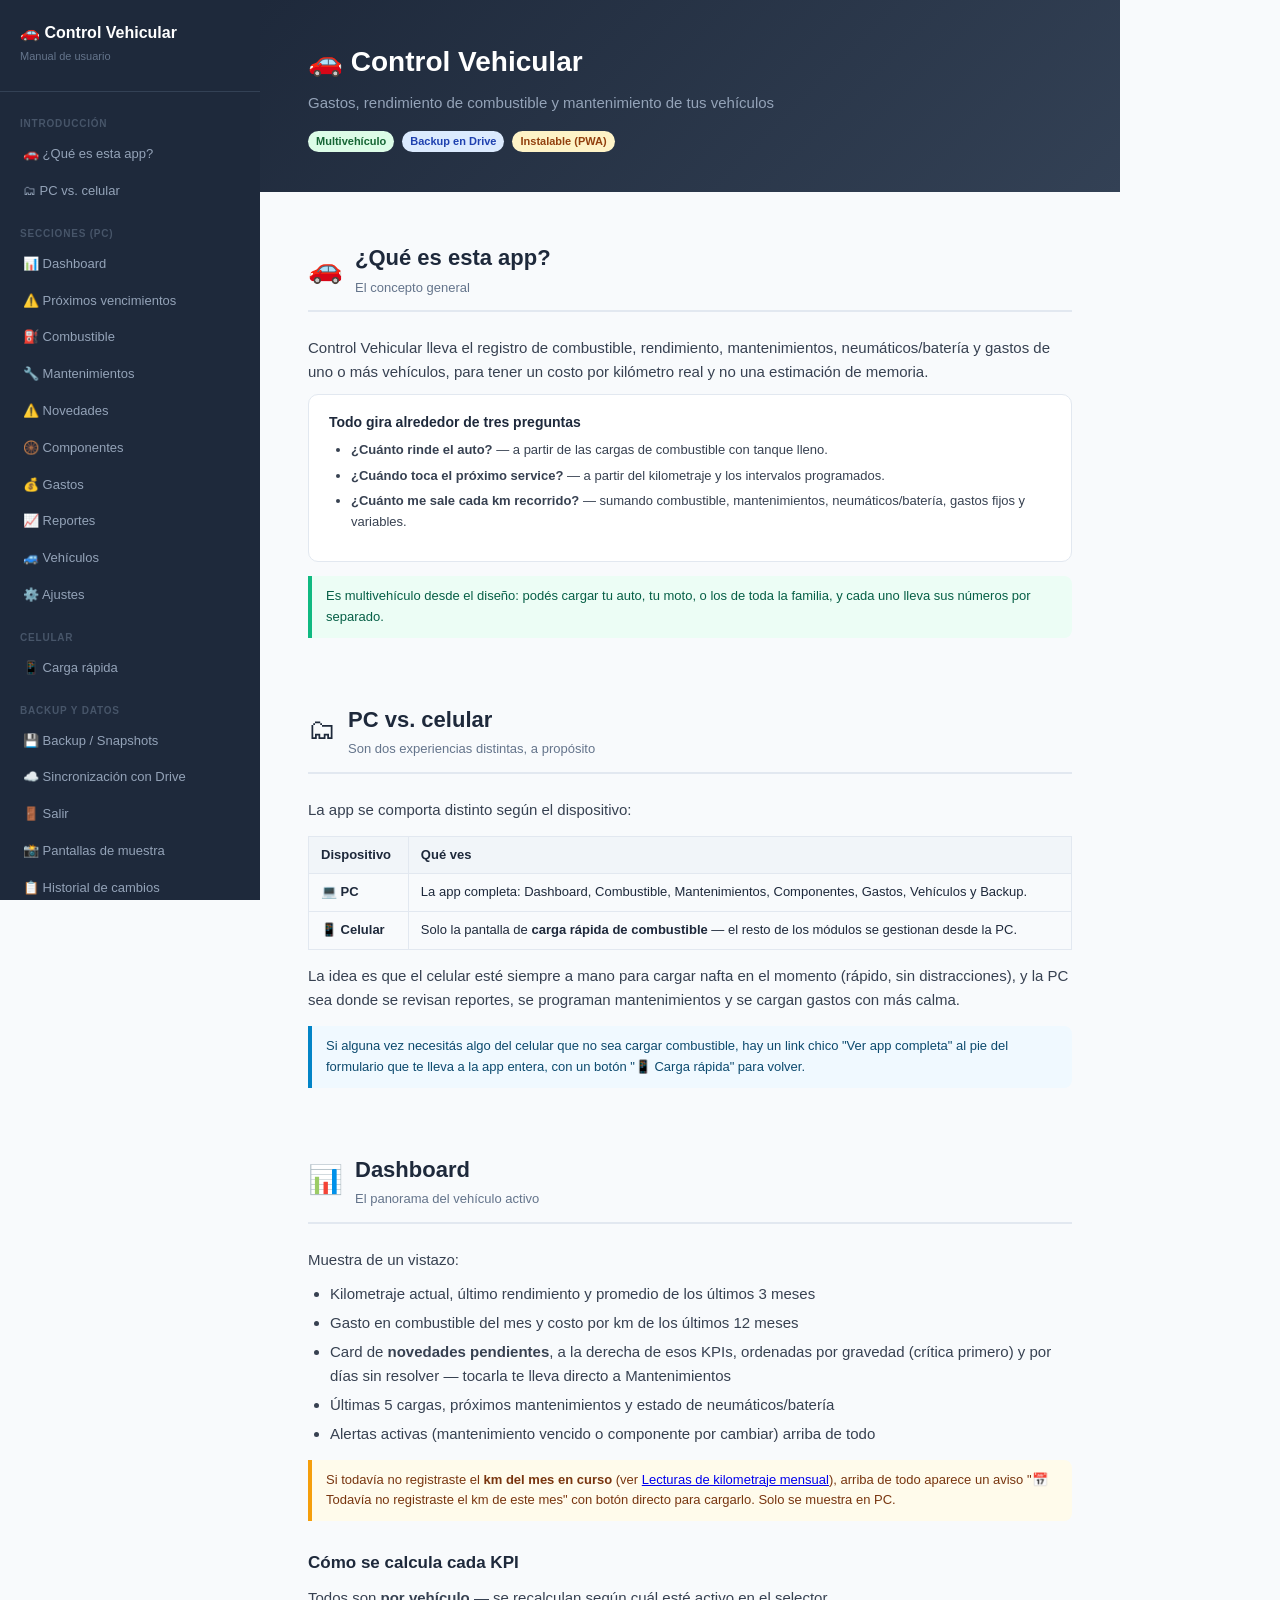
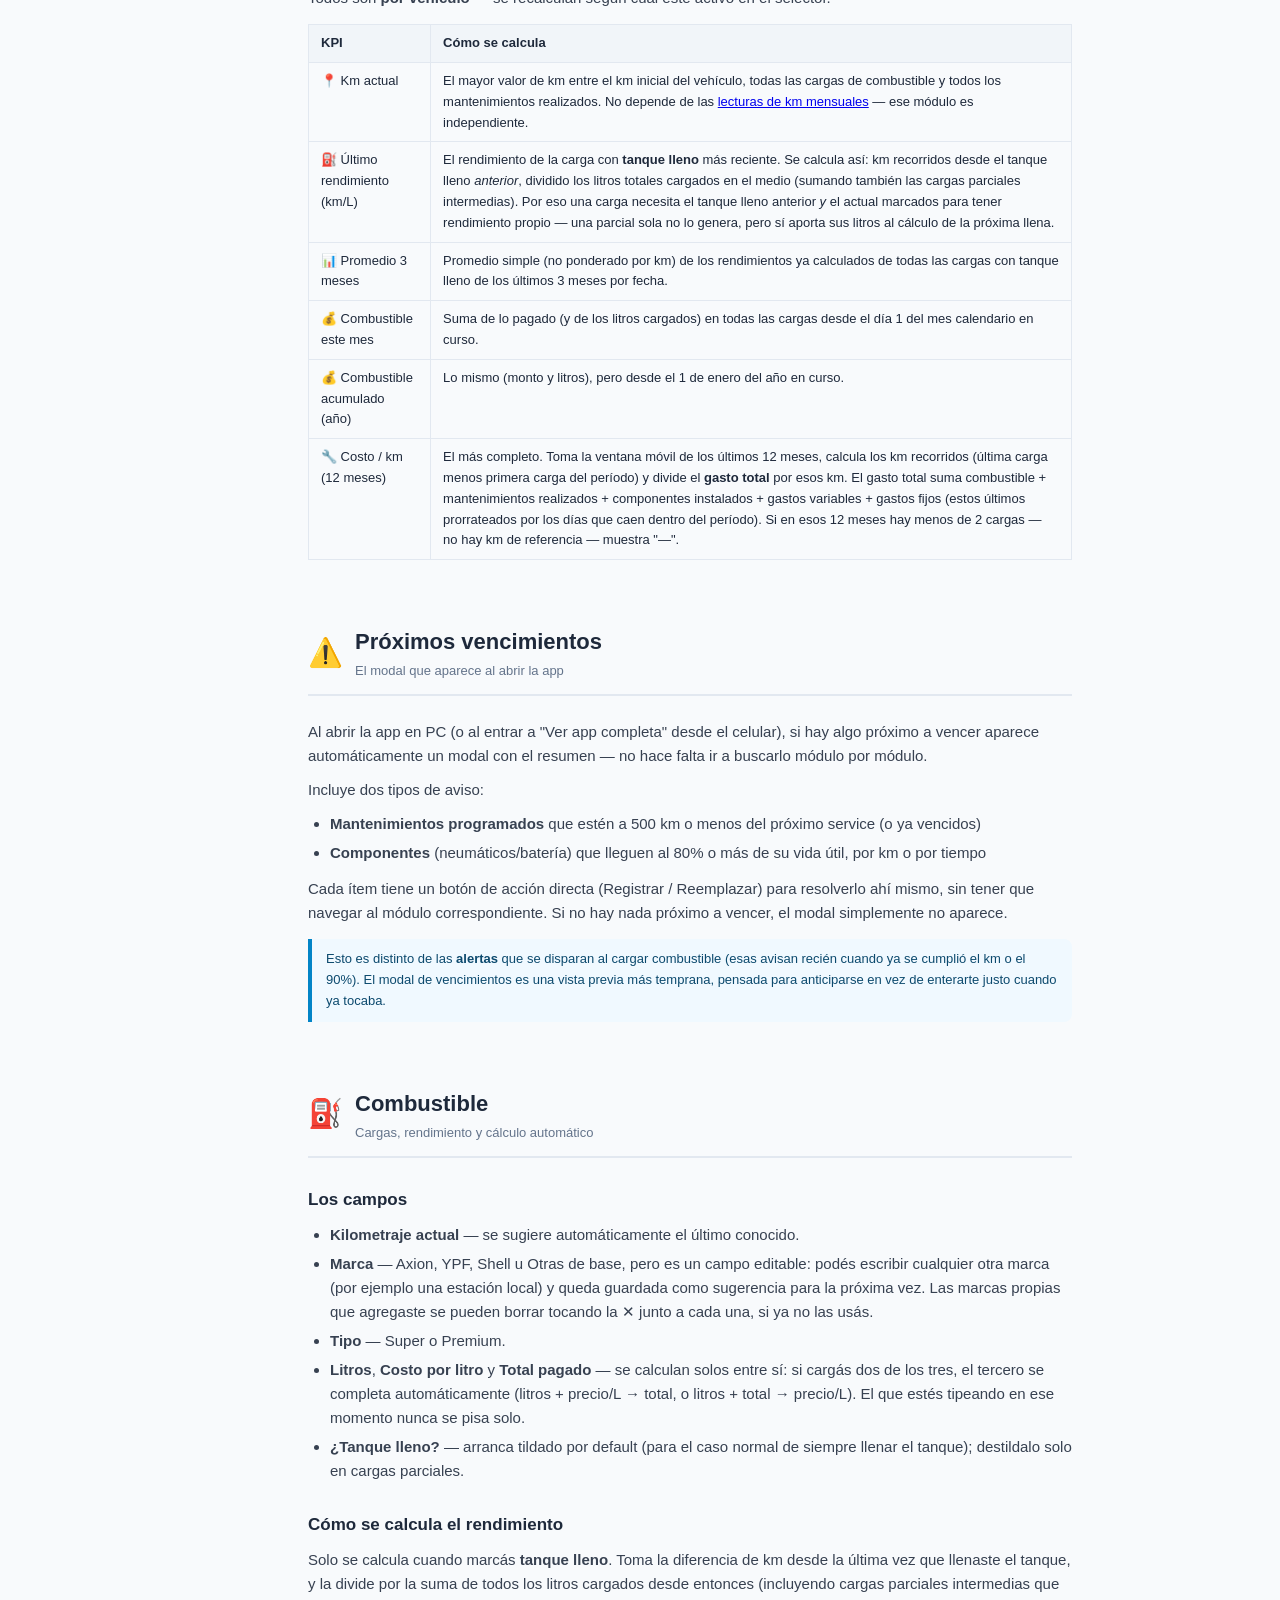
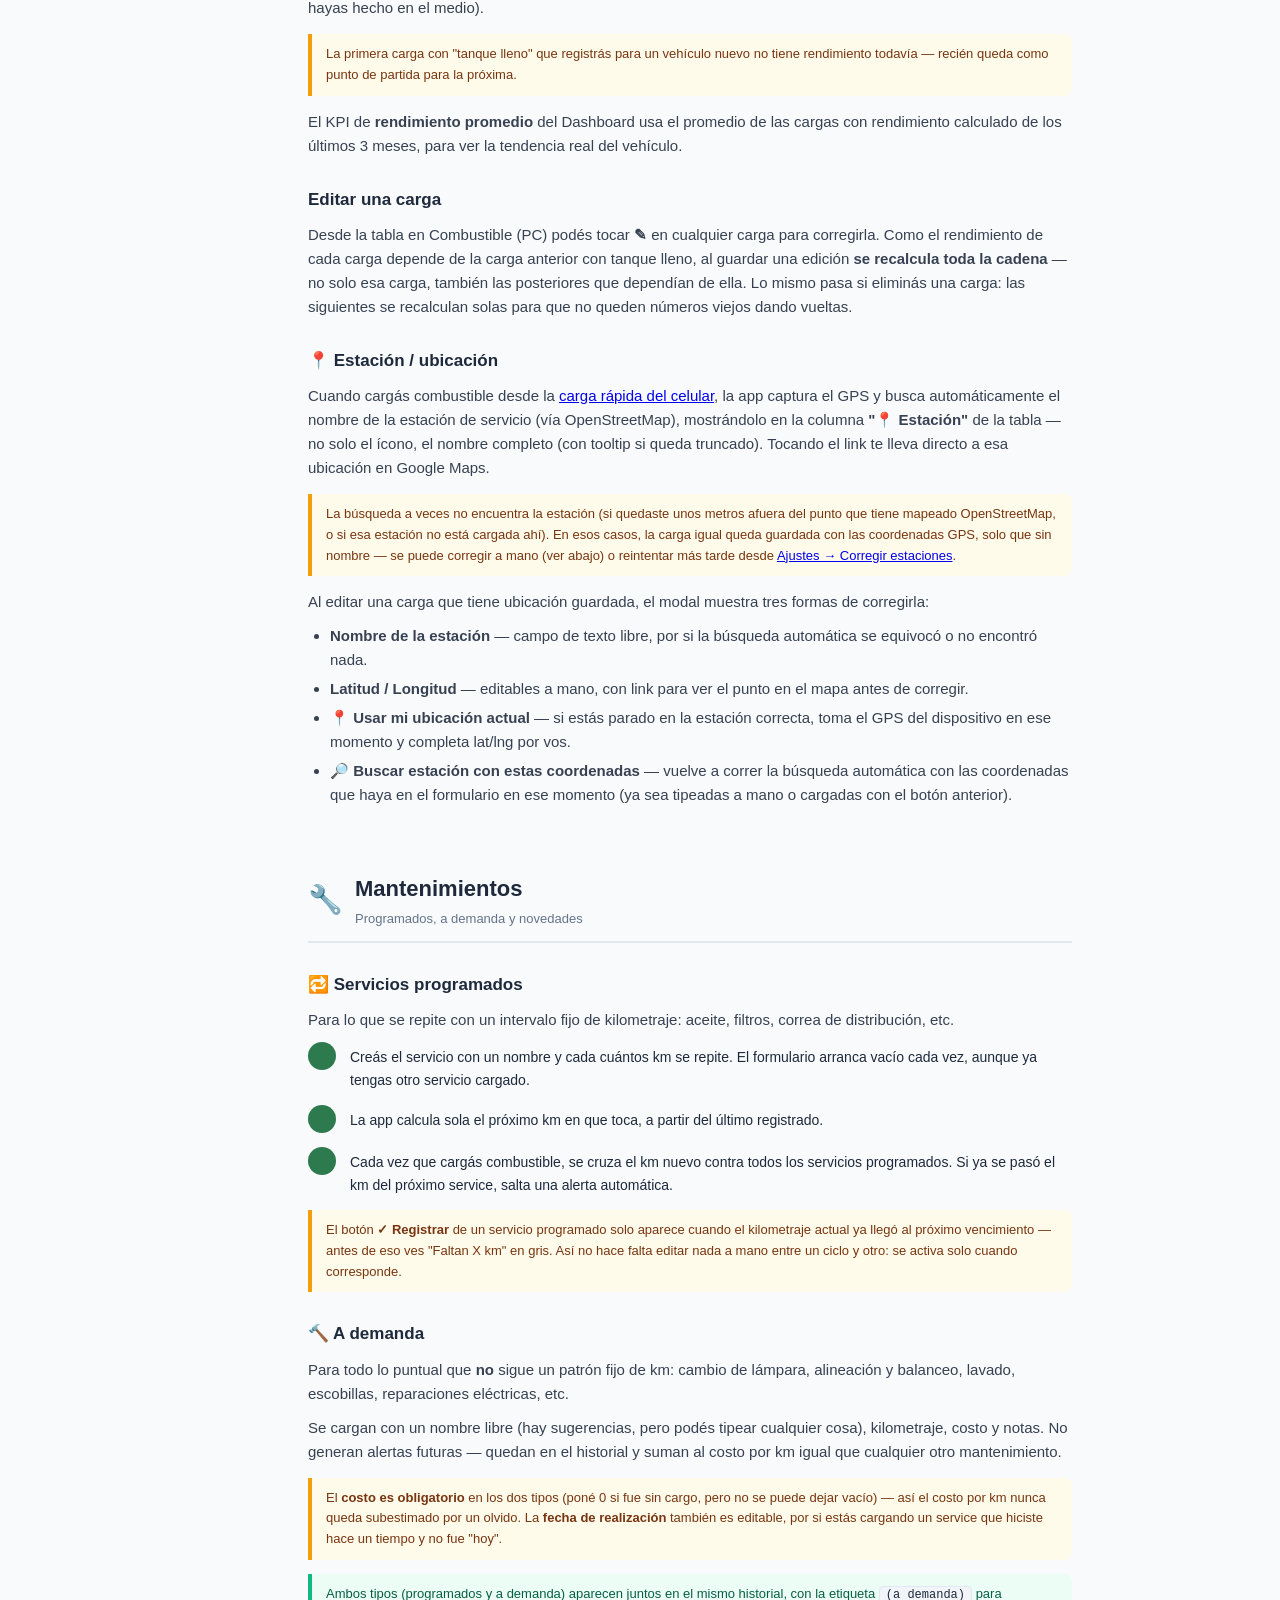
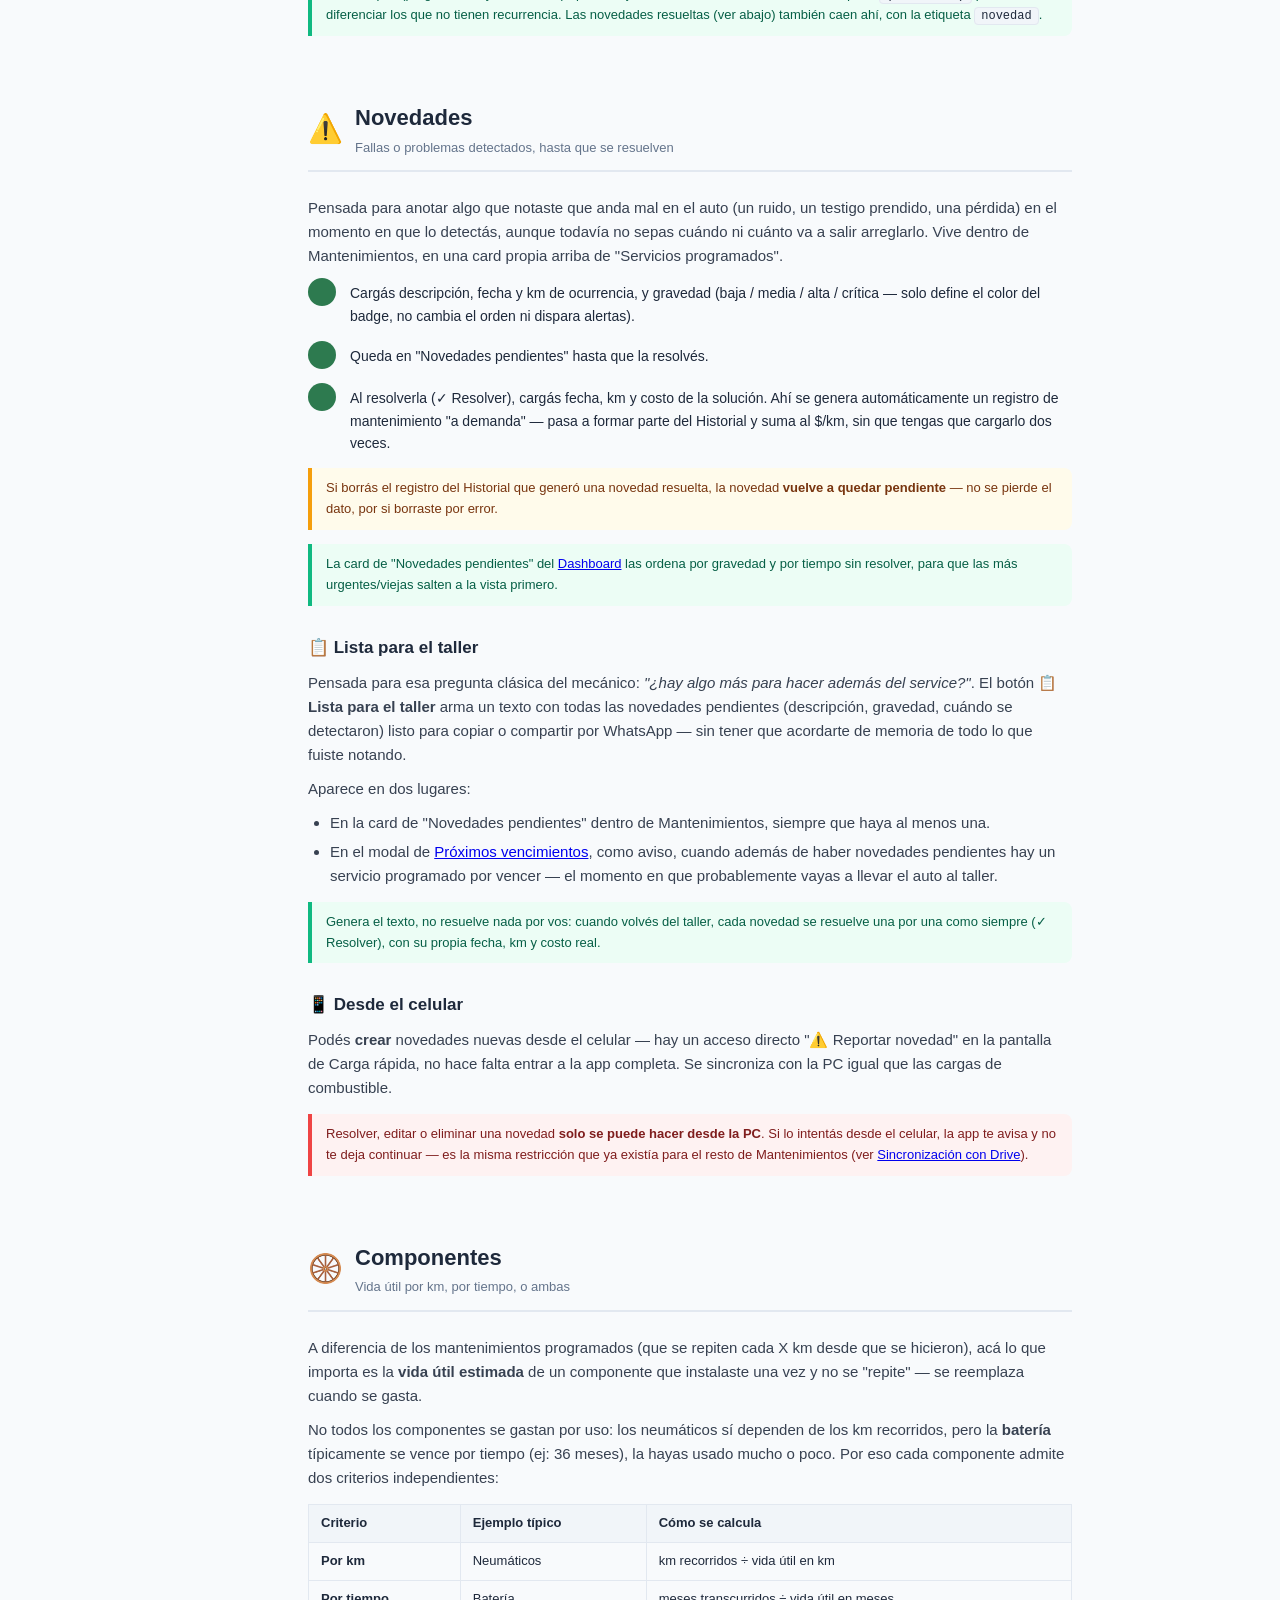
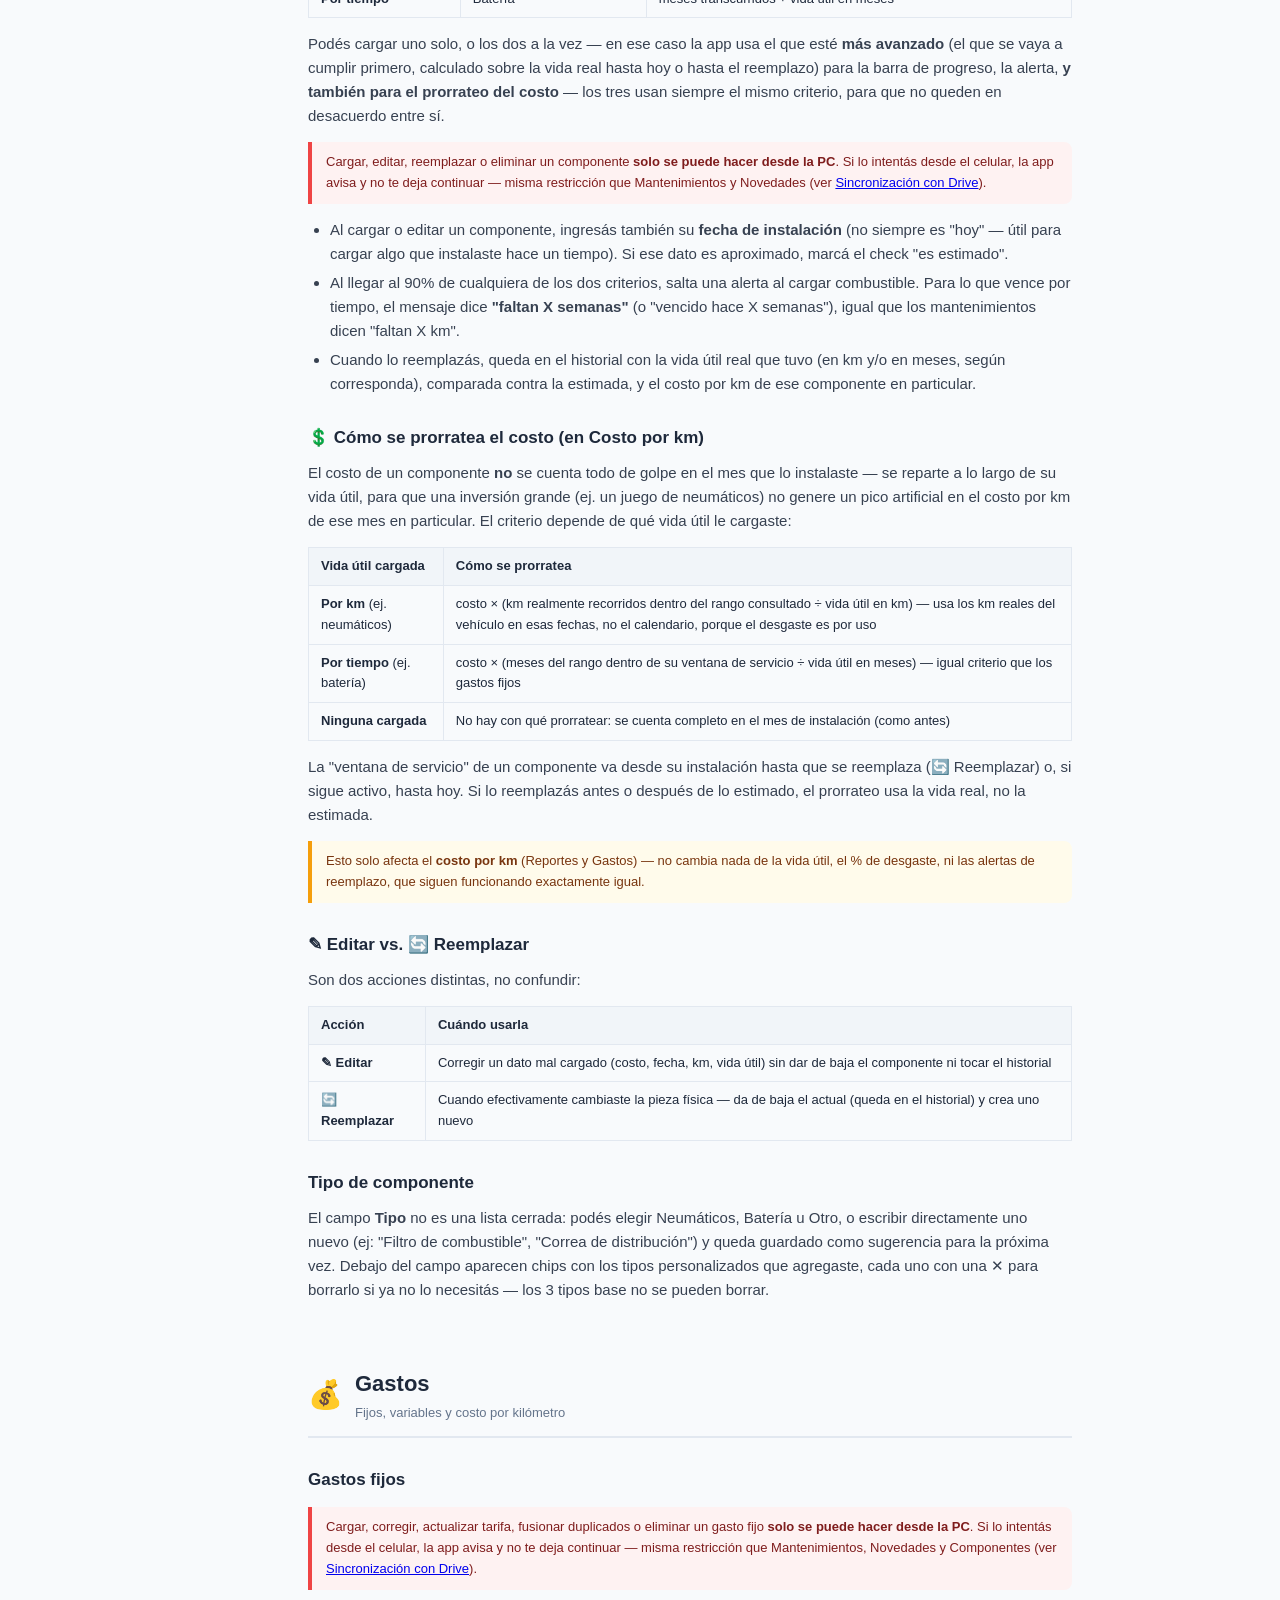
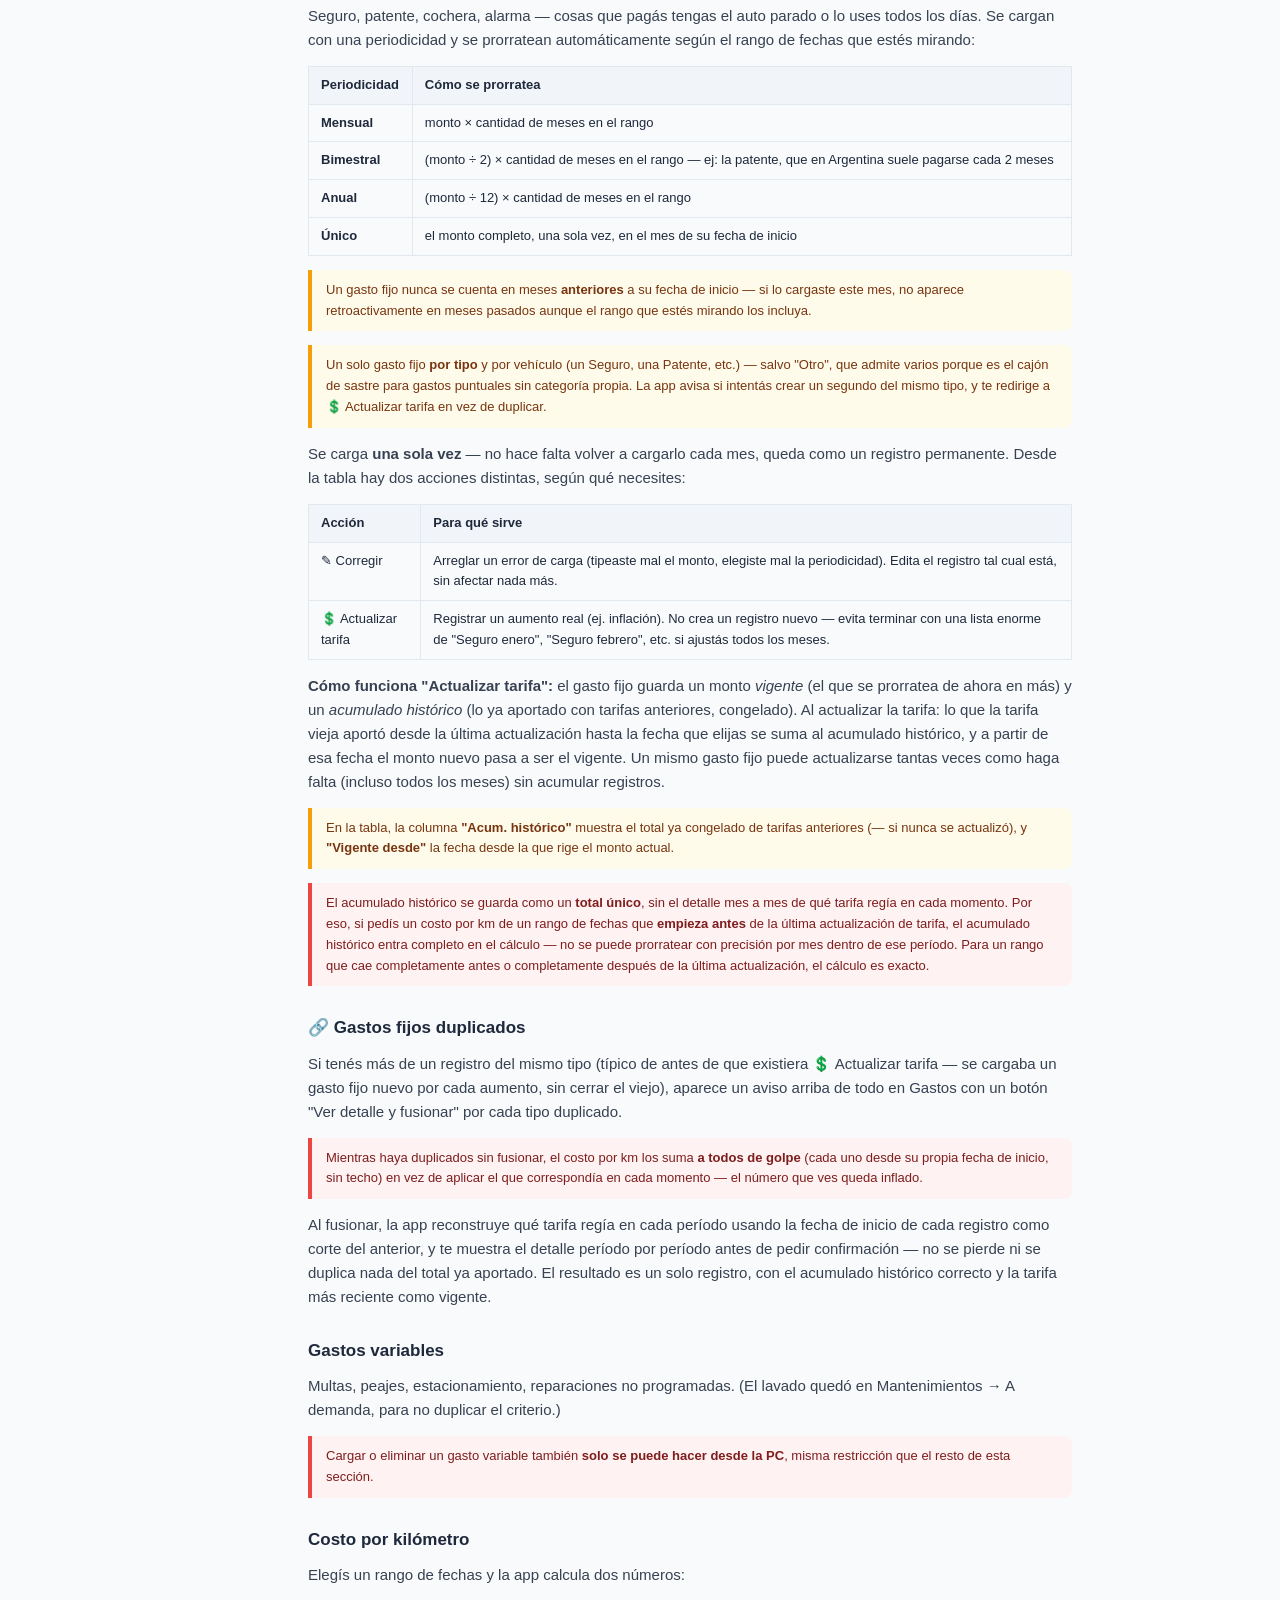
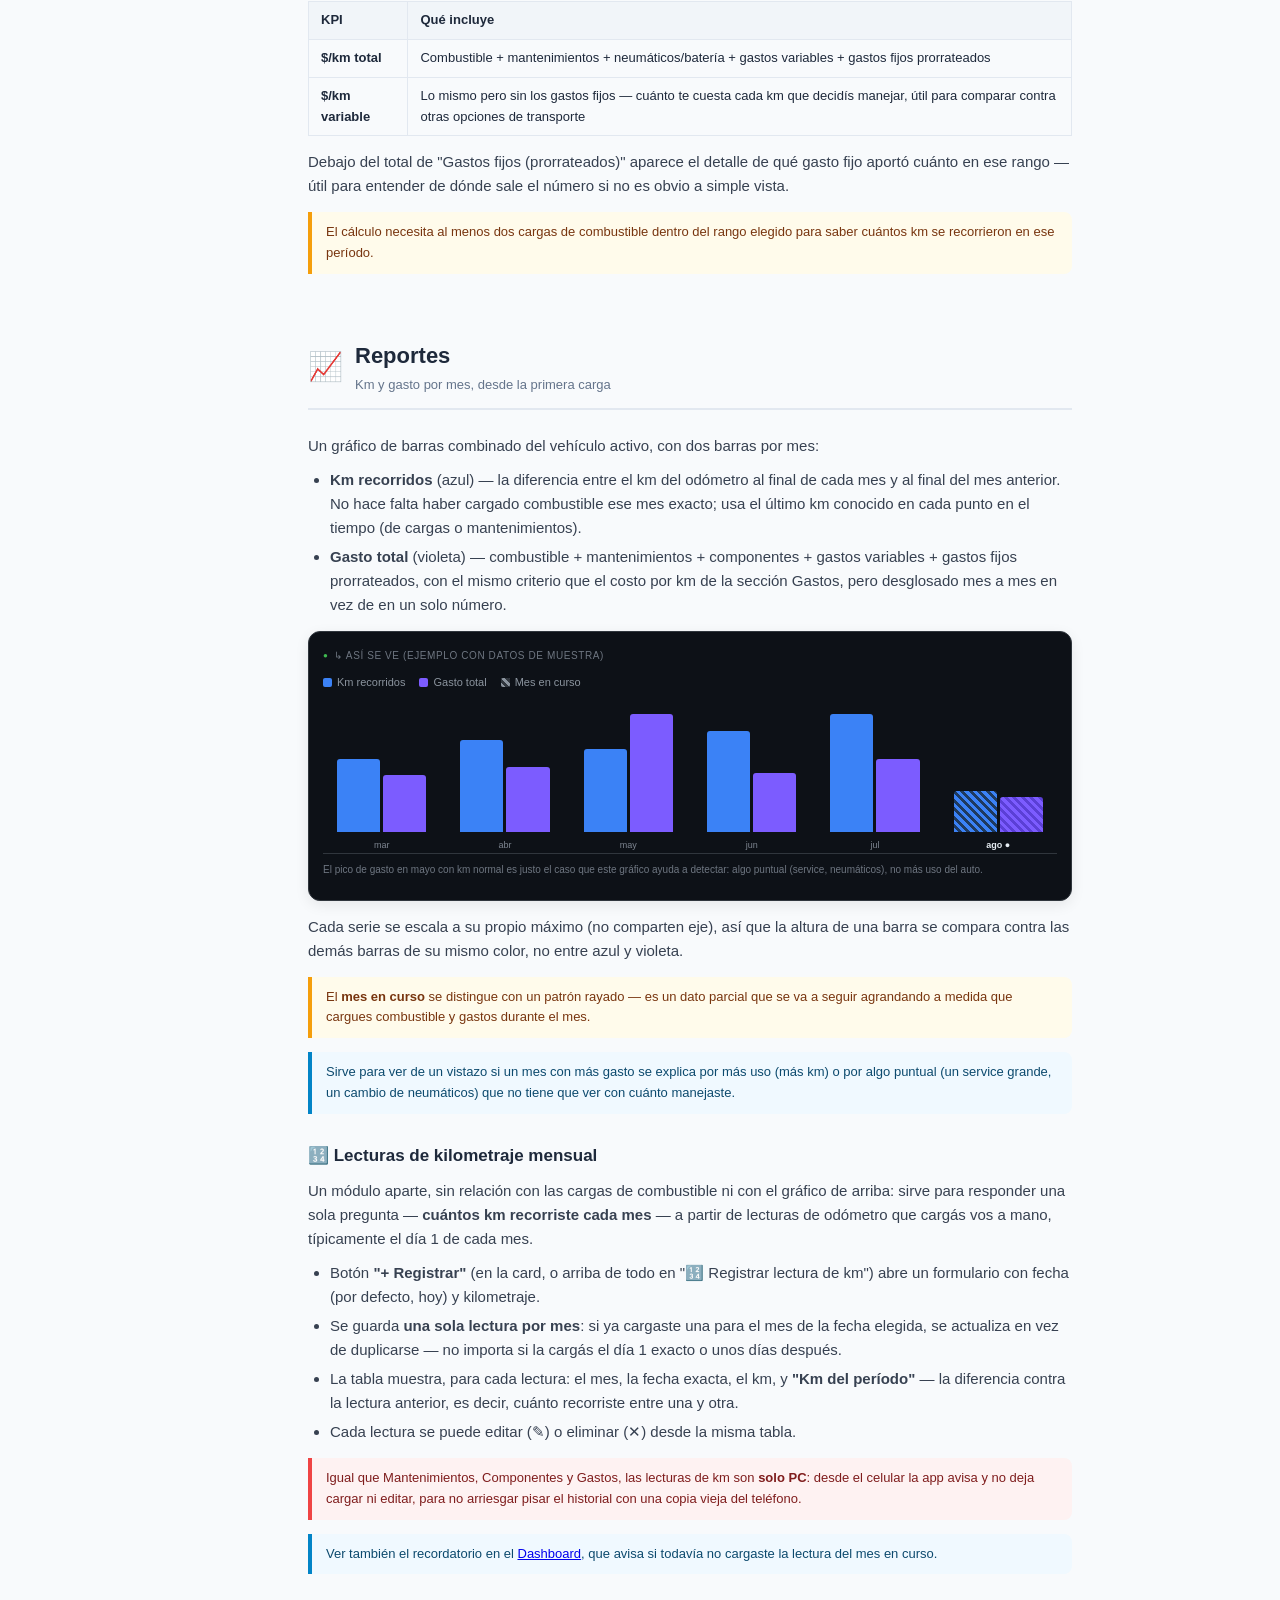
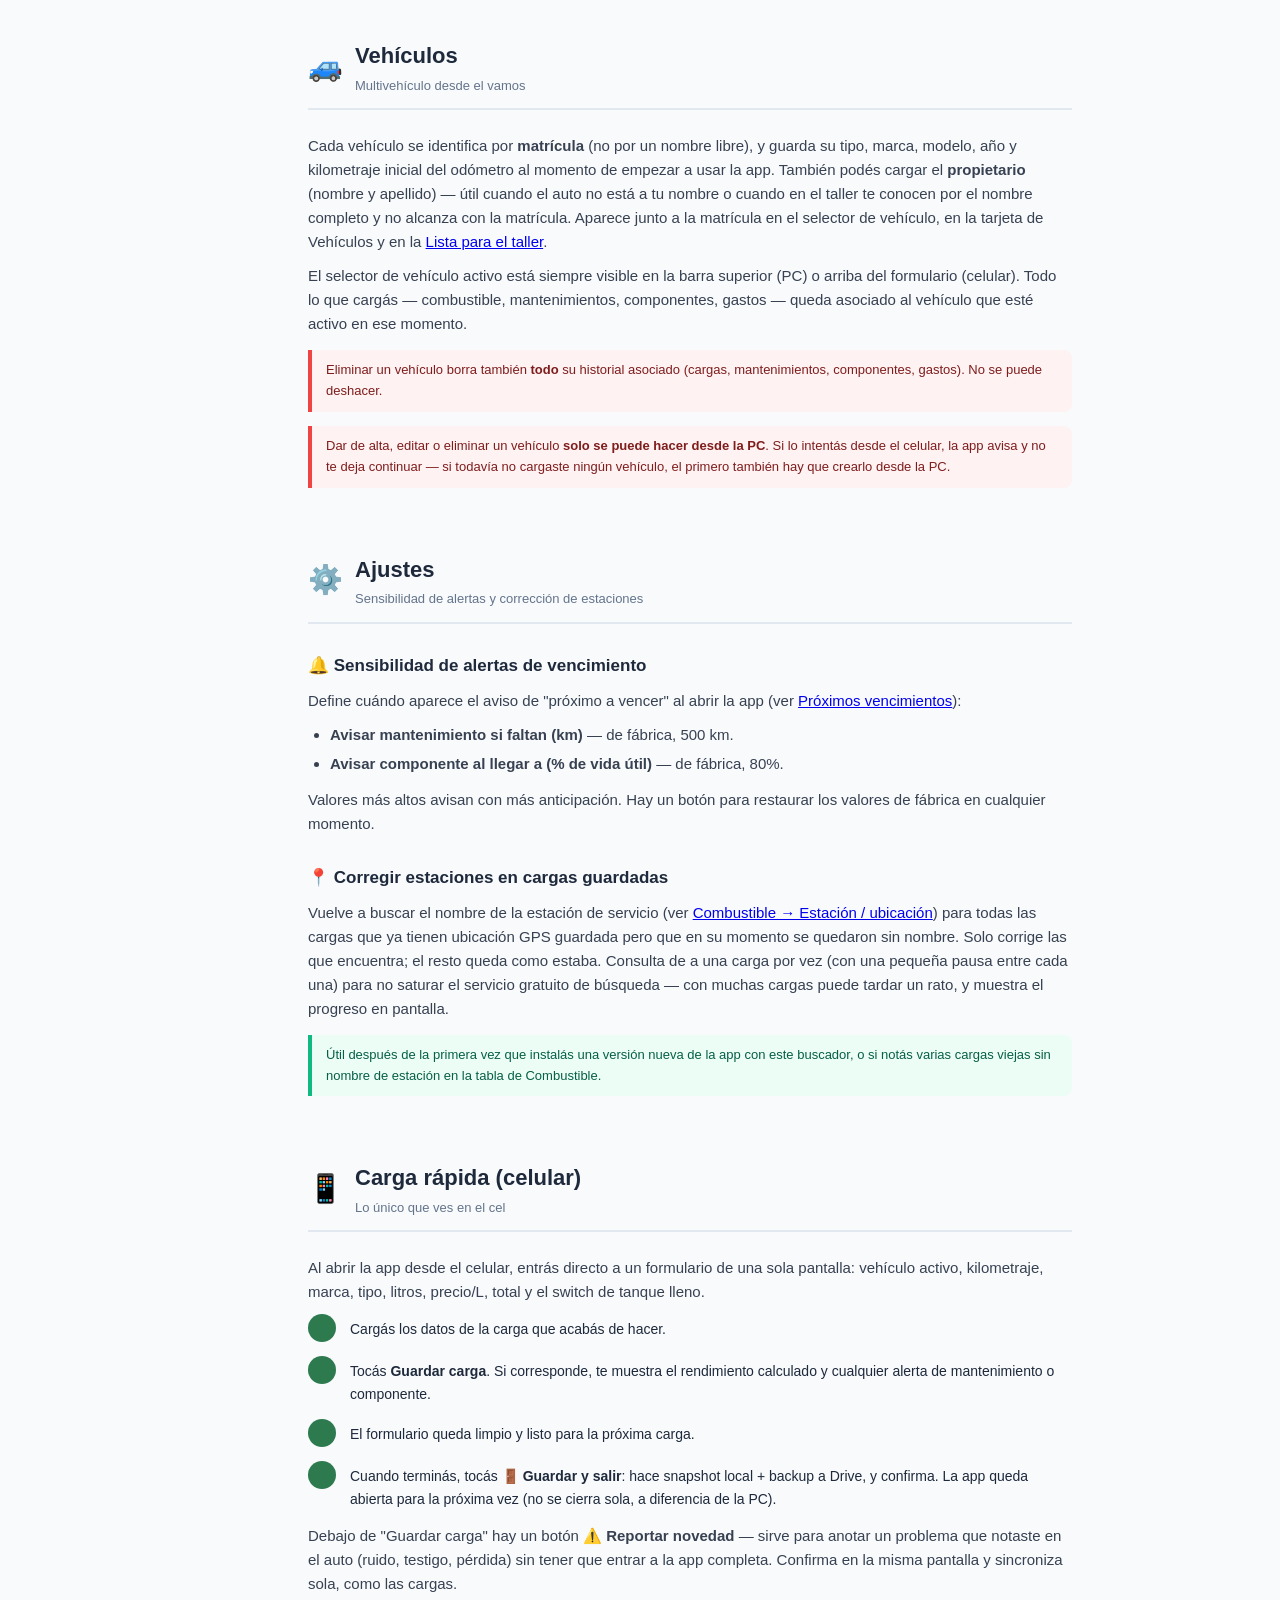
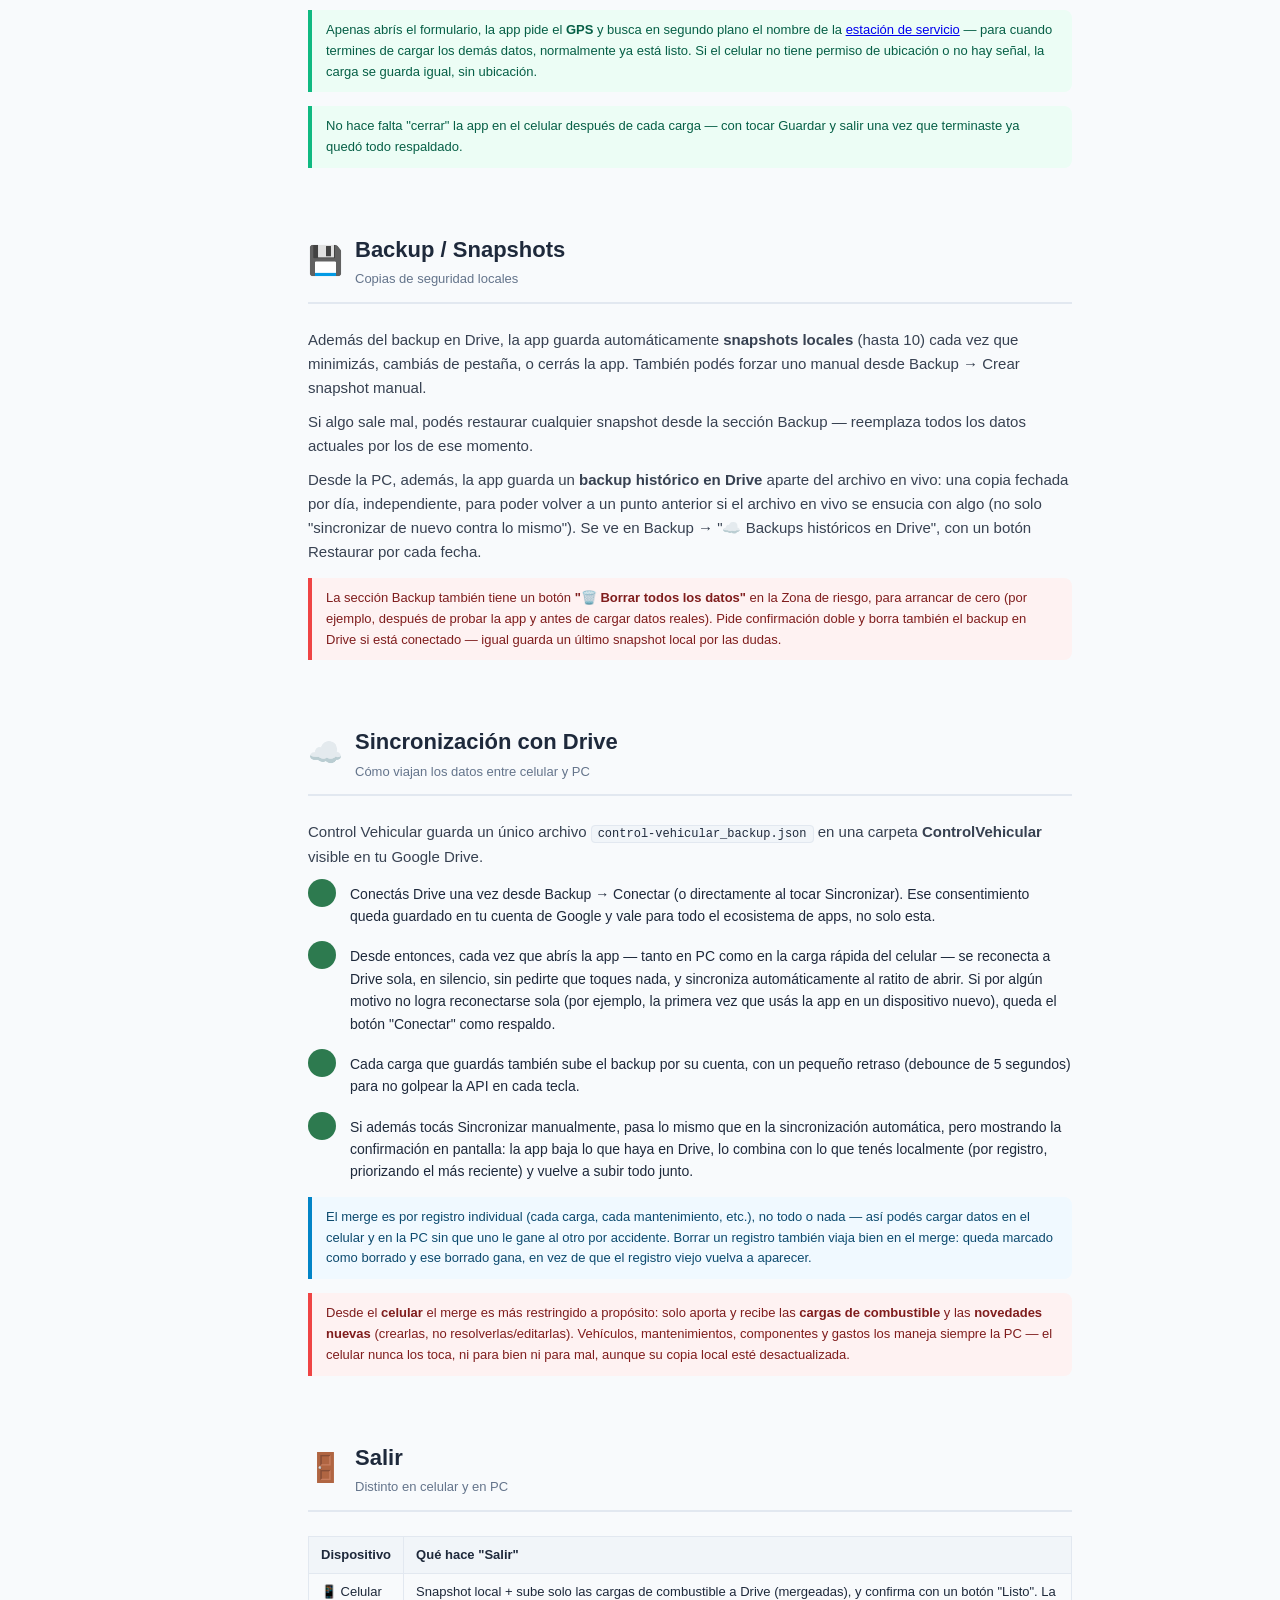
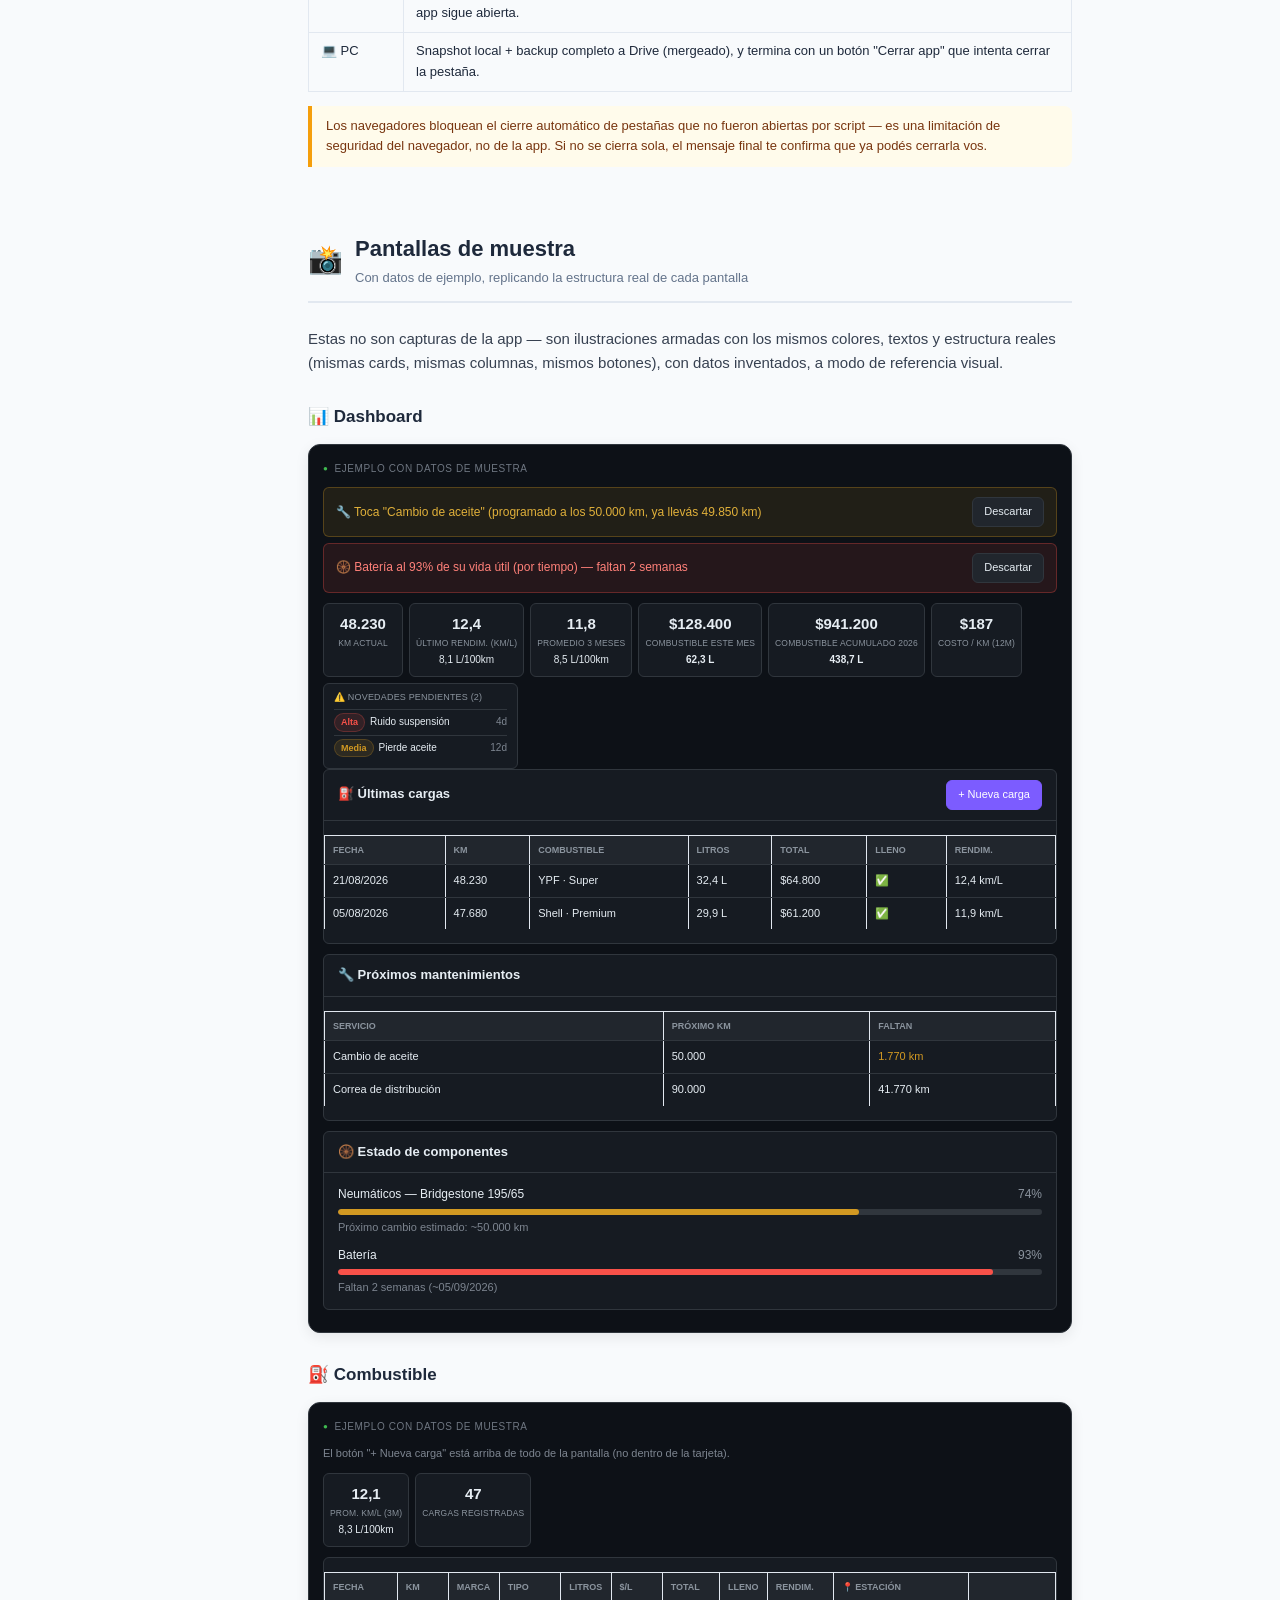
==== commit e719b138: "v0.99-dev: fix texto de novedades en negro sobre fondo oscuro en el mockup del Dashboard" ====
--- a/instructivo.html
+++ b/instructivo.html
@@ -879,10 +879,10 @@
         <div class="demo-stat" style="min-width:195px;max-width:210px;text-align:left;padding:8px 10px">
           <div class="demo-stat-l" style="margin-bottom:6px;font-size:9px">⚠️ Novedades pendientes (2)</div>
           <div style="display:flex;align-items:center;gap:5px;padding:3px 0;border-top:1px solid #30363d;font-size:10px">
-            <span class="demo-pill demo-g-alta" style="font-size:9px;padding:1px 6px">Alta</span><span style="flex:1;overflow:hidden;text-overflow:ellipsis;white-space:nowrap">Ruido suspensión</span><span style="color:#7d8590">4d</span>
+            <span class="demo-pill demo-g-alta" style="font-size:9px;padding:1px 6px">Alta</span><span style="flex:1;overflow:hidden;text-overflow:ellipsis;white-space:nowrap;color:#e6edf3">Ruido suspensión</span><span style="color:#7d8590">4d</span>
           </div>
           <div style="display:flex;align-items:center;gap:5px;padding:3px 0;border-top:1px solid #30363d;font-size:10px">
-            <span class="demo-pill demo-g-media" style="font-size:9px;padding:1px 6px">Media</span><span style="flex:1;overflow:hidden;text-overflow:ellipsis;white-space:nowrap">Pierde aceite</span><span style="color:#7d8590">12d</span>
+            <span class="demo-pill demo-g-media" style="font-size:9px;padding:1px 6px">Media</span><span style="flex:1;overflow:hidden;text-overflow:ellipsis;white-space:nowrap;color:#e6edf3">Pierde aceite</span><span style="color:#7d8590">12d</span>
           </div>
         </div>
       </div>
@@ -1091,8 +1091,9 @@
       </div>
     </div>
     <details class="changelog-toggle">
-      <summary>Ver las 92 versiones</summary>
+      <summary>Ver las 93 versiones</summary>
       <div class="changelog-list">
+        <div class="changelog-row"><span class="cl-ver">v0.99</span><span class="cl-date">2026-08-22</span><span class="cl-desc">Fix visual: texto de las novedades en la card "Novedades pendientes" del mockup del Dashboard se veía en negro sobre fondo oscuro (sin color propio, heredaba el negro del documento) — corregido a blanco</span></div>
         <div class="changelog-row"><span class="cl-ver">v0.98</span><span class="cl-date">2026-08-22</span><span class="cl-desc">Fix visual en pantallas de muestra: filas pares de las tablas tenían fondo casi blanco heredado del documento (texto claro ilegible encima) — corregido con fondo propio en cada celda; achicadas las stat cards del Dashboard para que los 6 KPIs + Novedades entren en una sola fila</span></div>
         <div class="changelog-row"><span class="cl-ver">v0.97</span><span class="cl-date">2026-08-22</span><span class="cl-desc">Reconstruir todas las pantallas de muestra contra el código real: faltaban las cards "Últimas cargas"/"Próximos mantenimientos"/"Estado de componentes"/"Novedades pendientes" en Dashboard, columna Tipo y botones ✎✕ en Combustible, botones reales y segunda línea de detalle en Componentes más su historial de reemplazos, card de Lecturas en Reportes, y el título/subtítulo/selector de vehículo del celular estaban inventados</span></div>
         <div class="changelog-row"><span class="cl-ver">v0.96</span><span class="cl-date">2026-08-22</span><span class="cl-desc">Corregir mockup de Carga rápida (celular) en el instructivo: faltaban Tipo de combustible y $/Litro; ajustado footer a los botones reales (🔄 Sincronizar / 🚪 Guardar y salir)</span></div>
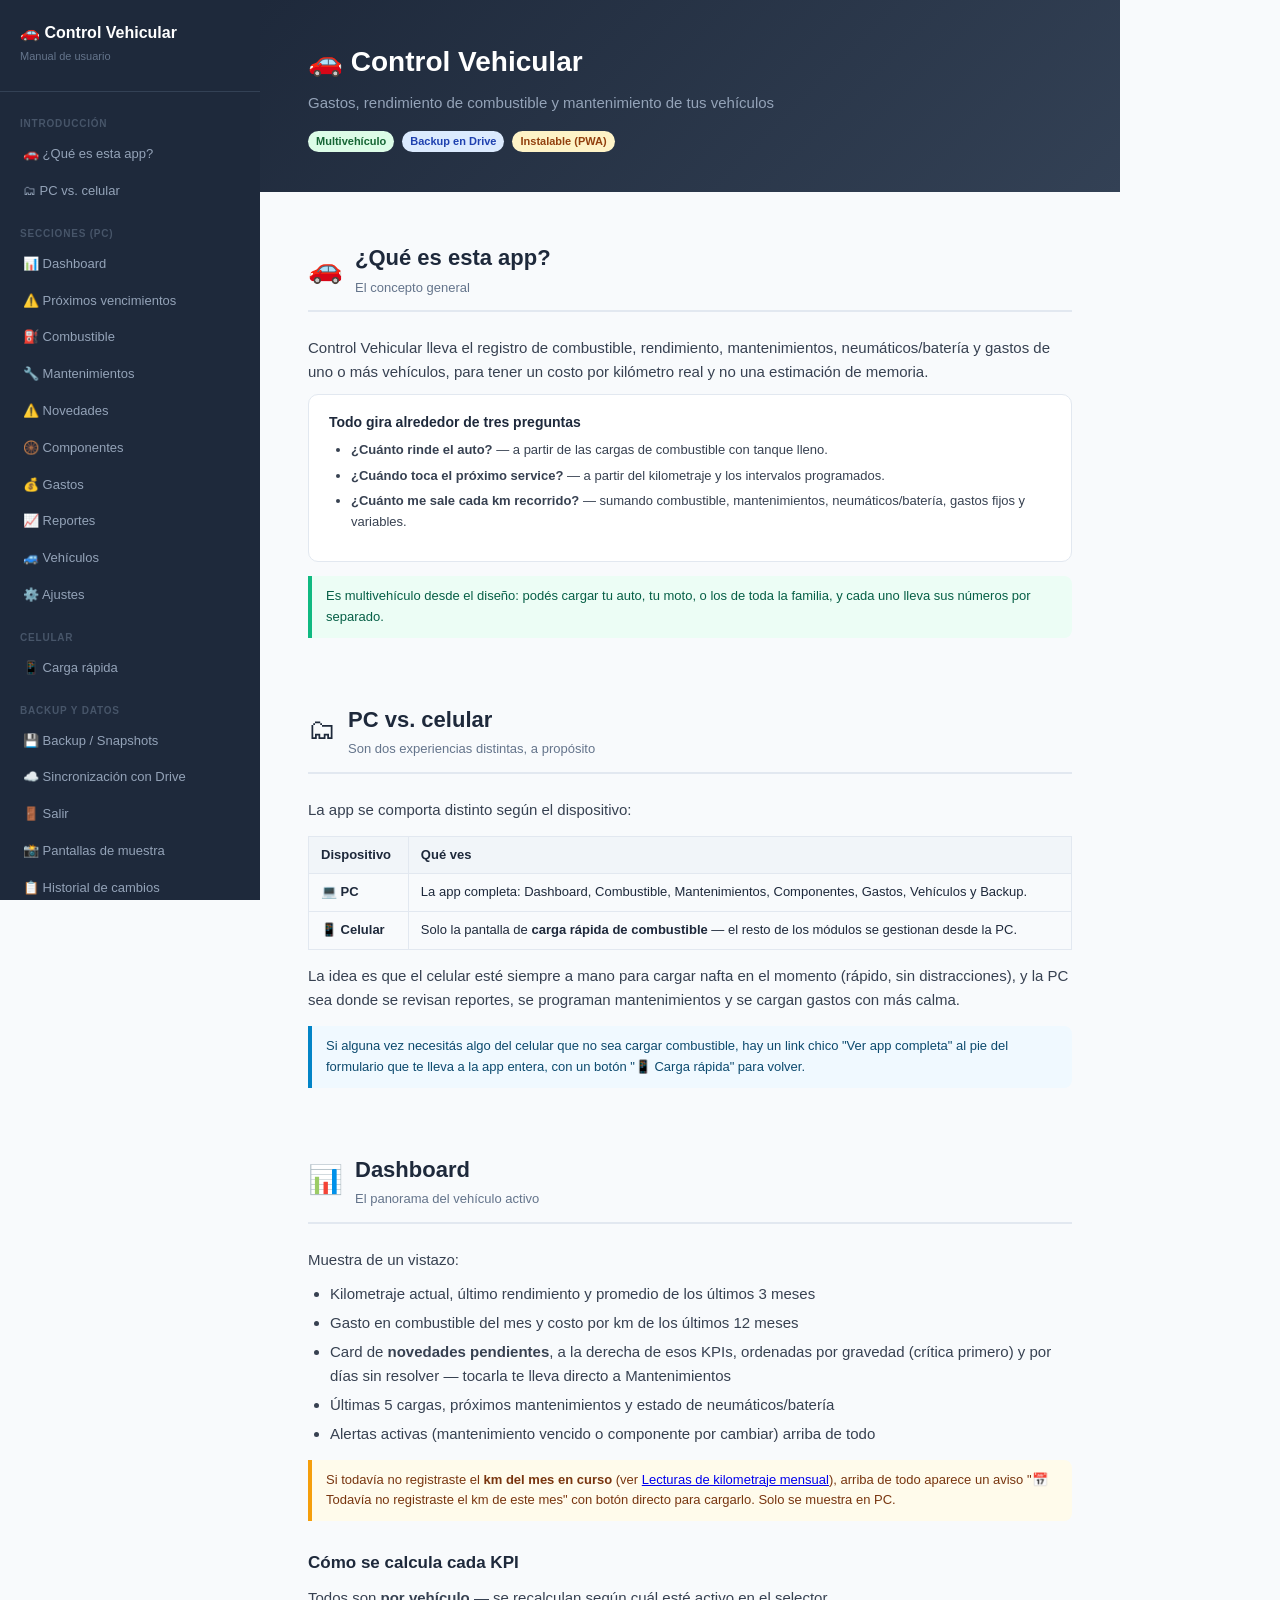
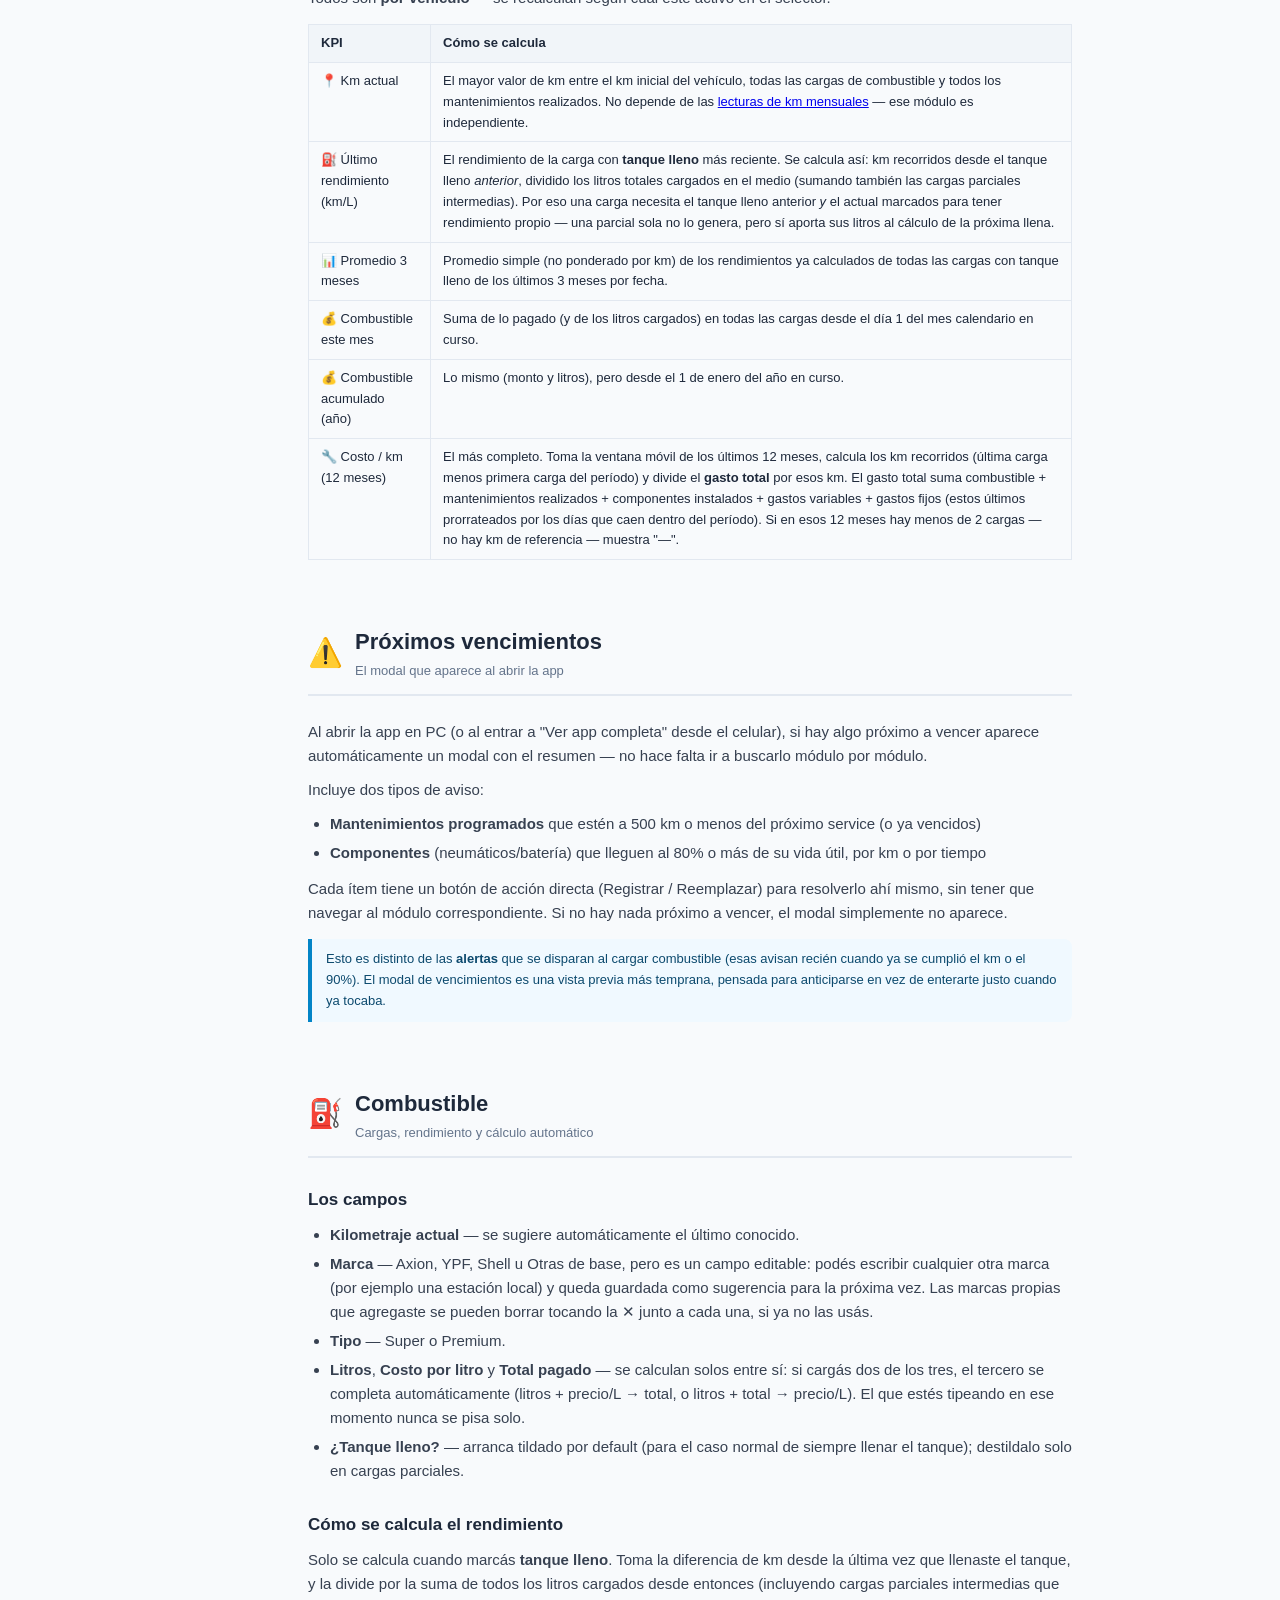
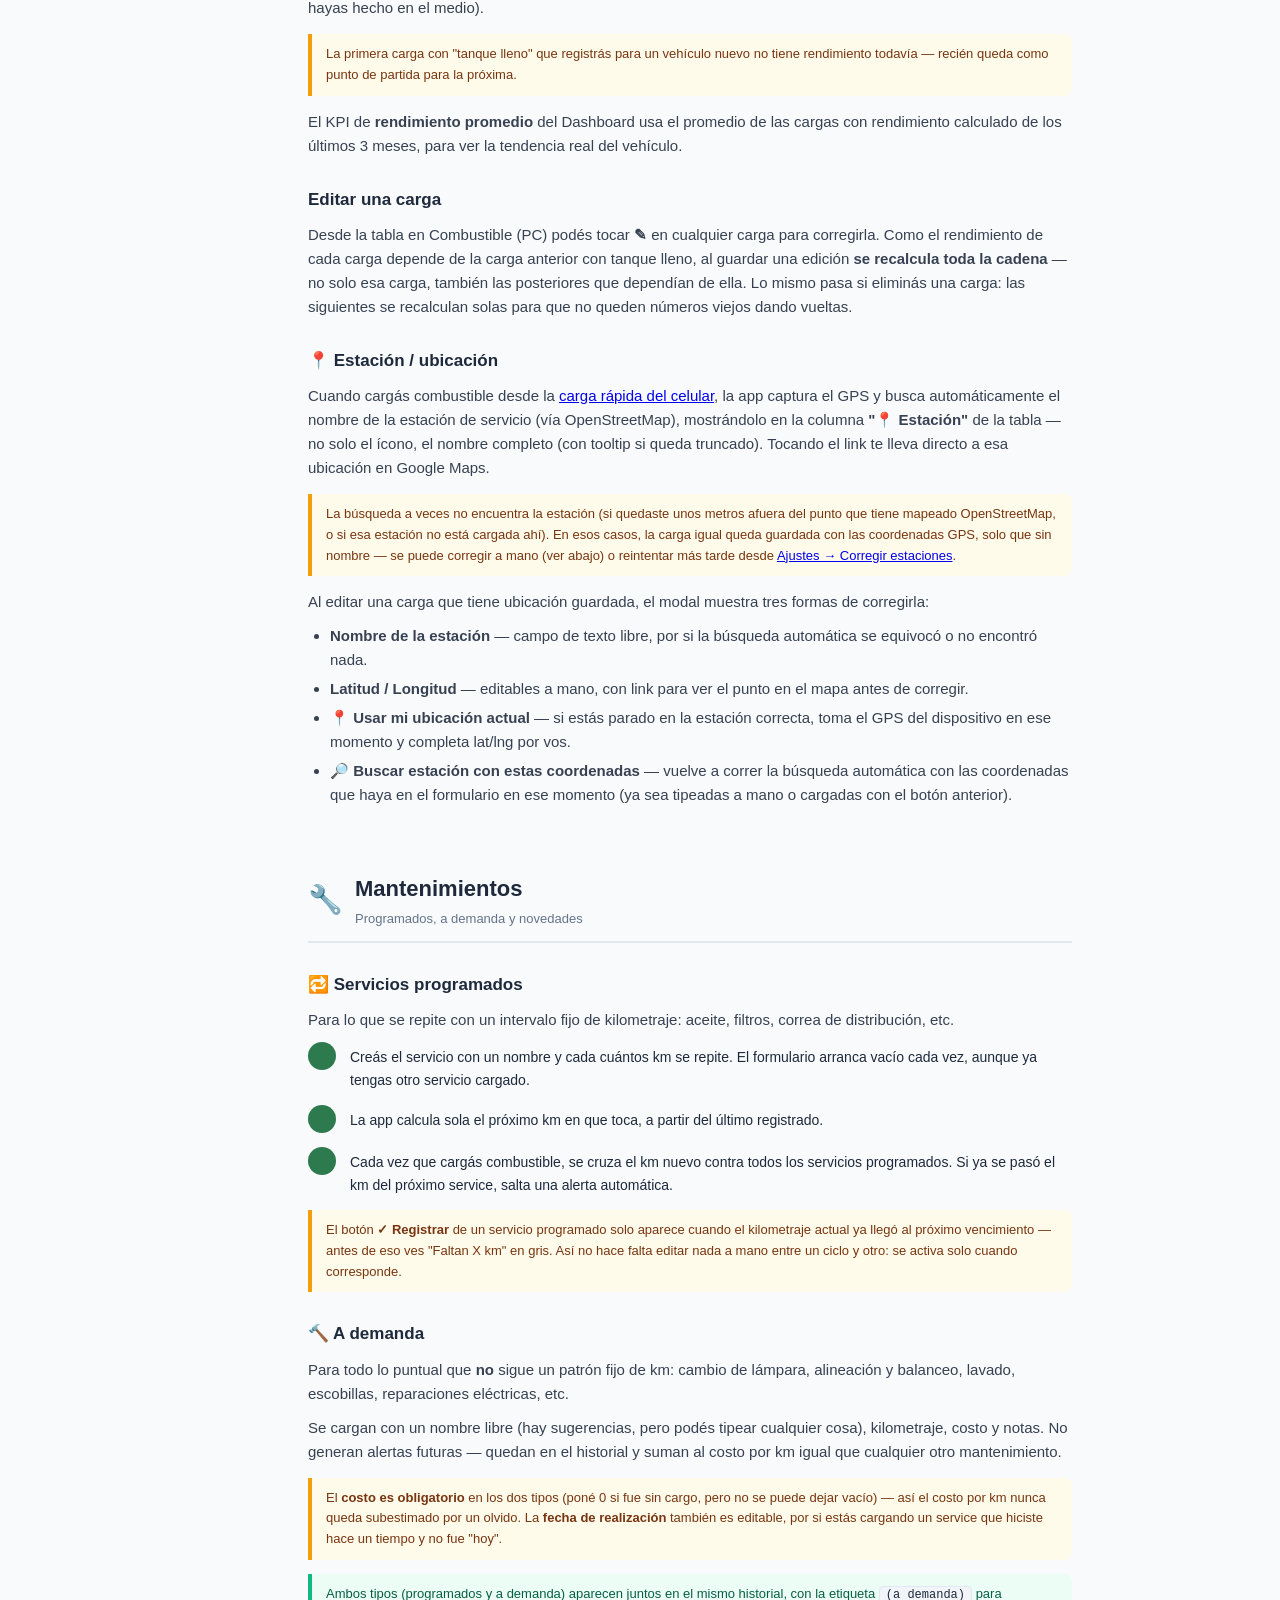
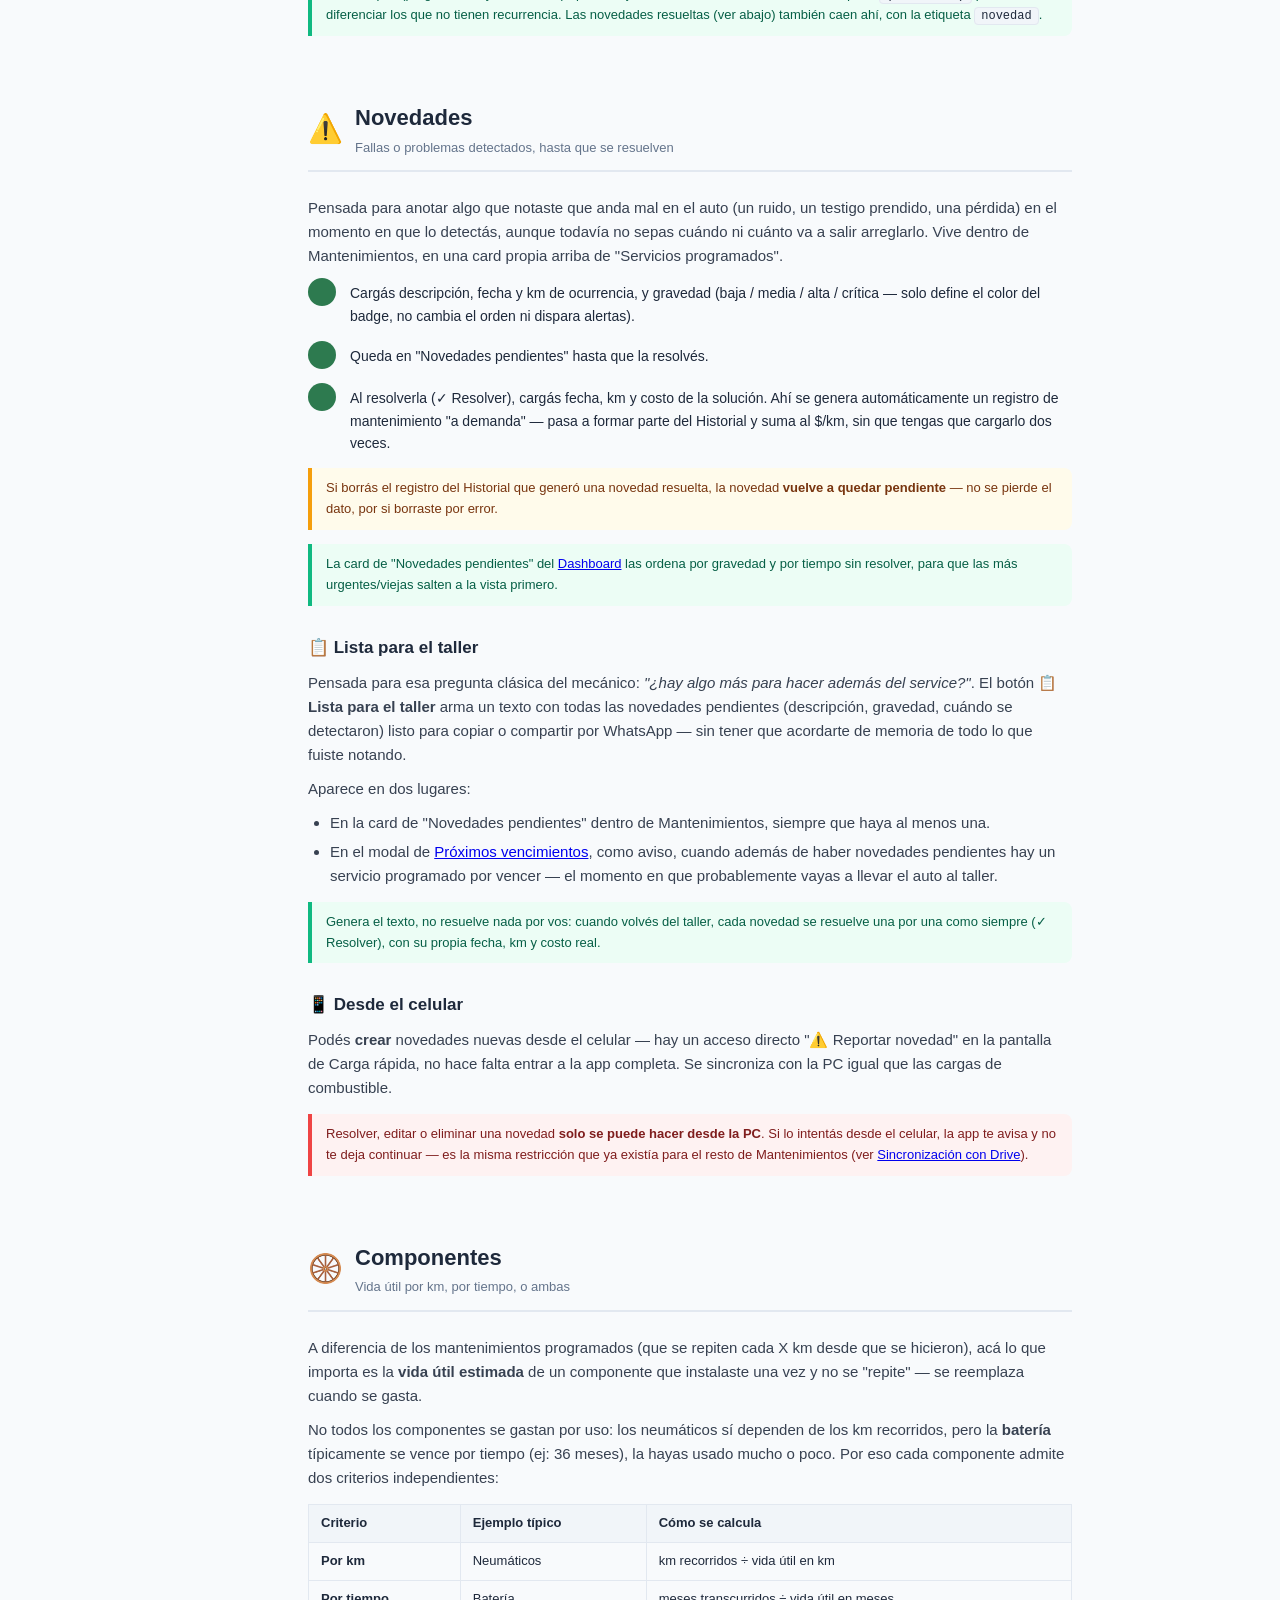
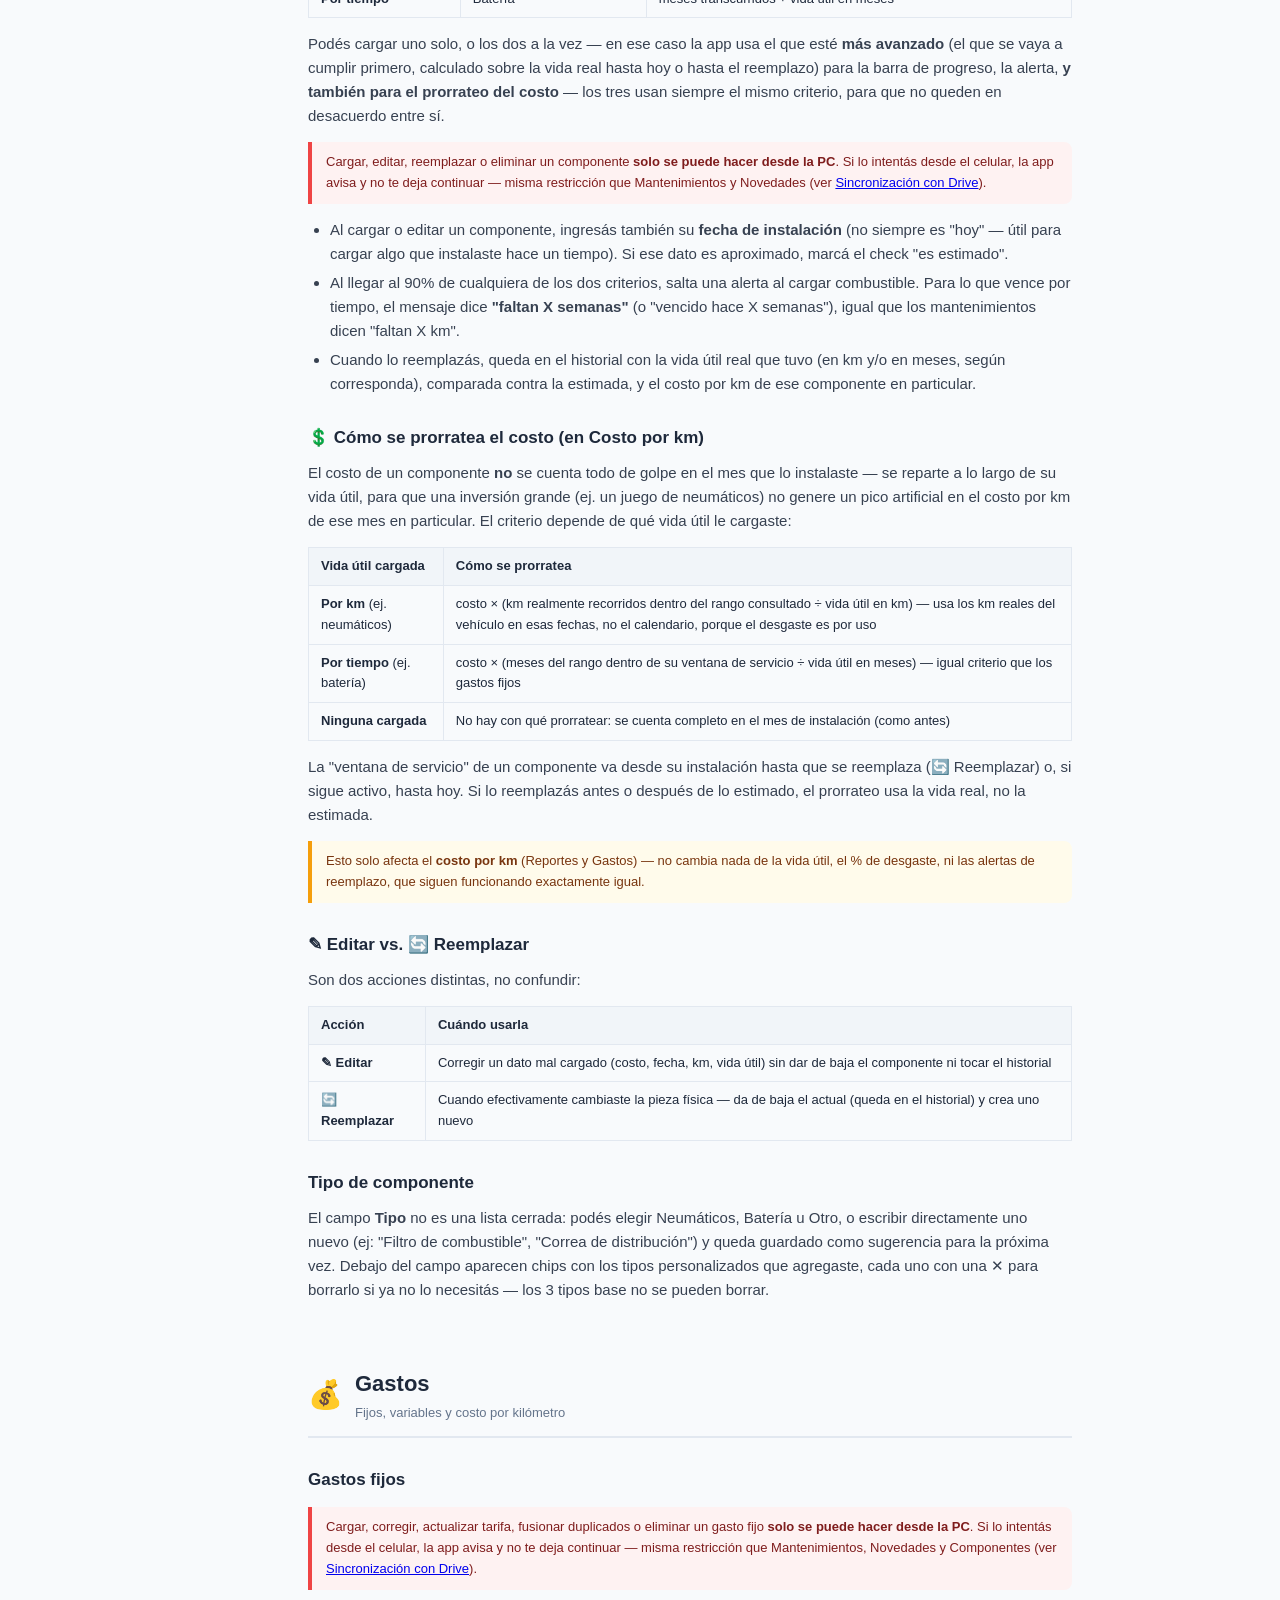
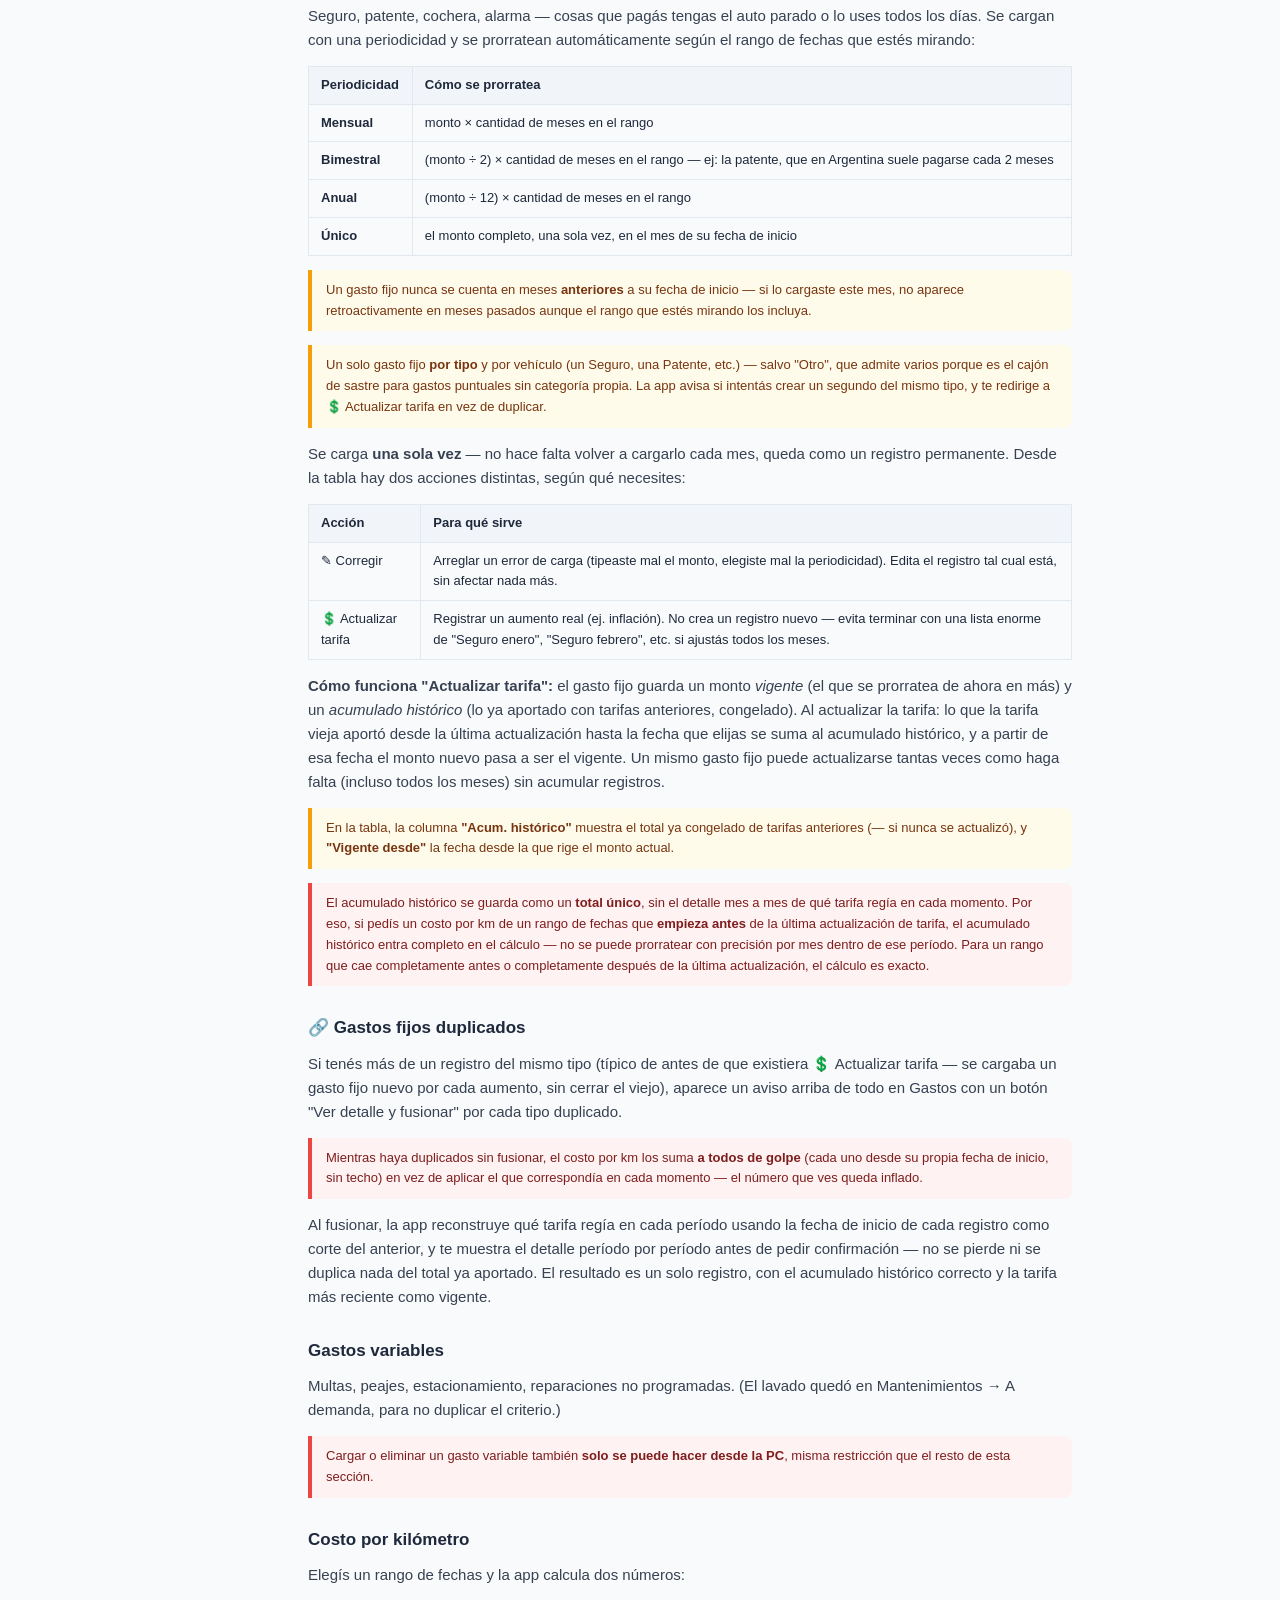
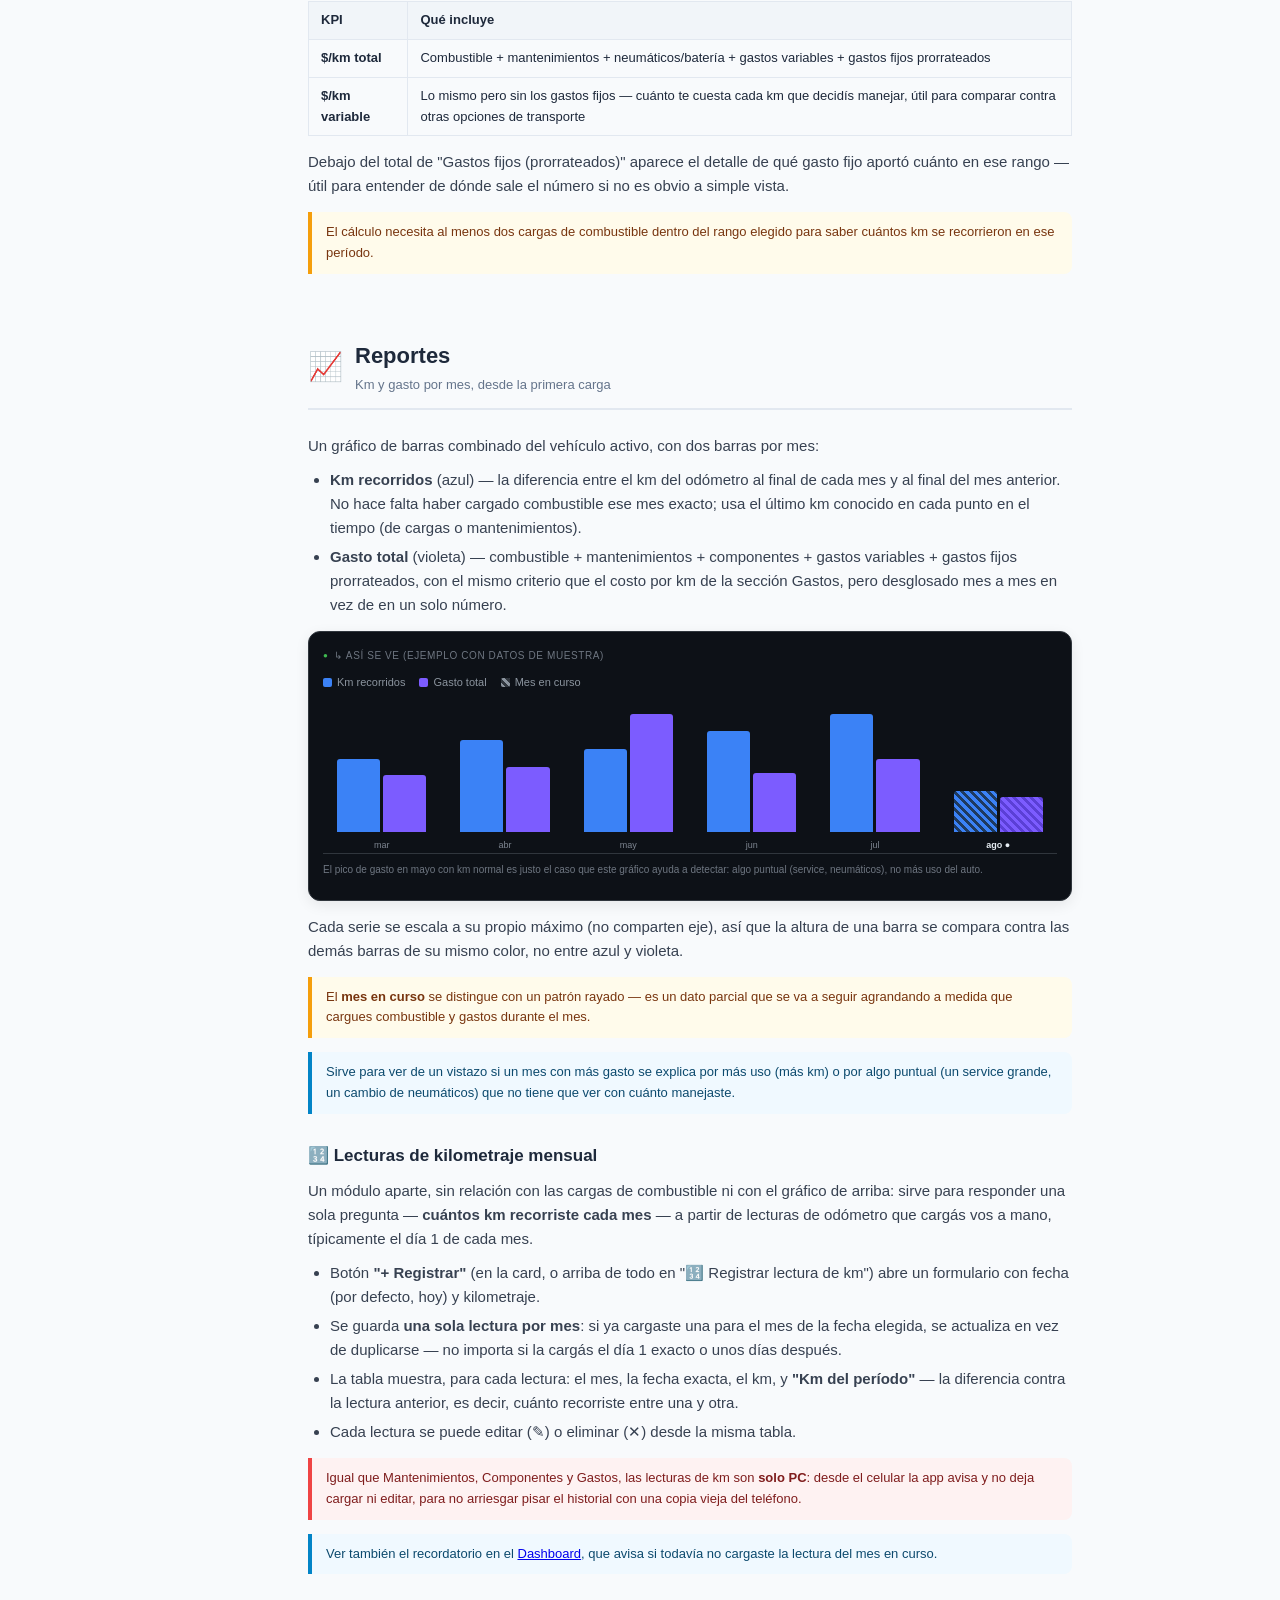
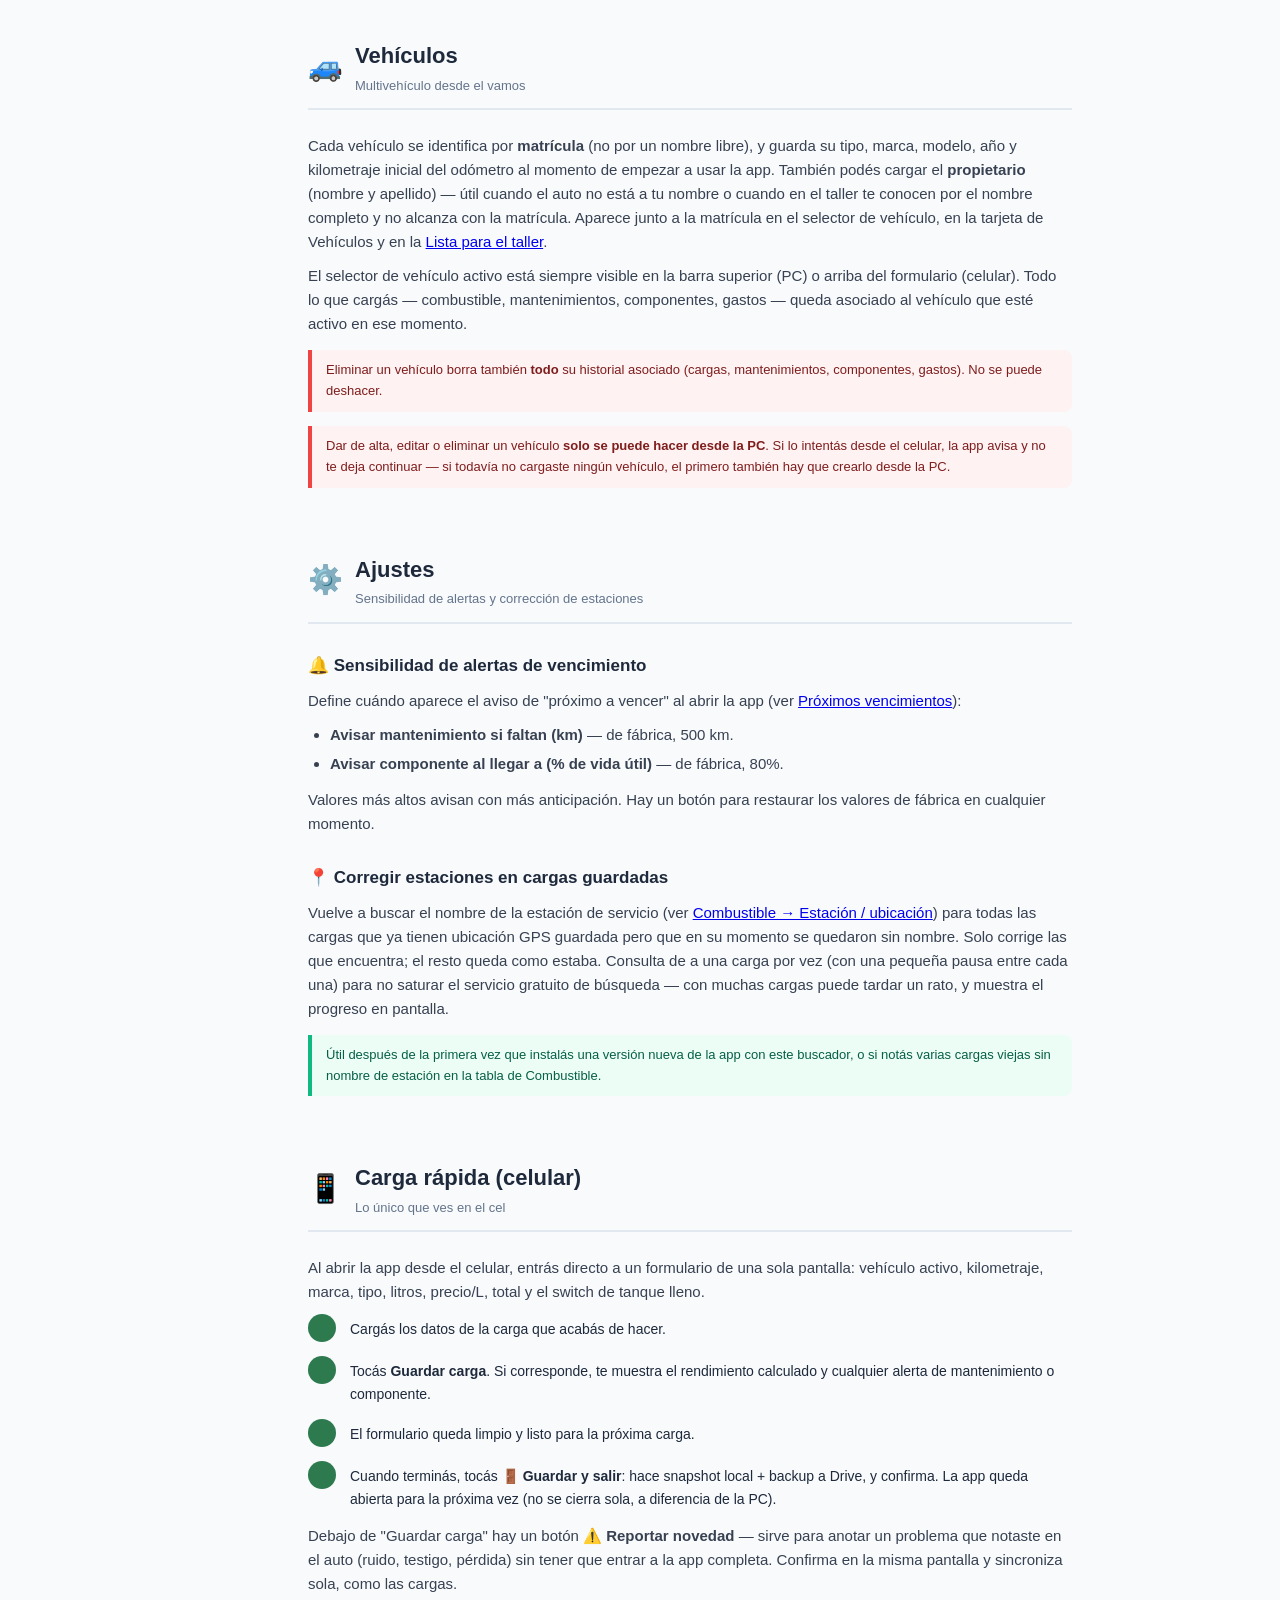
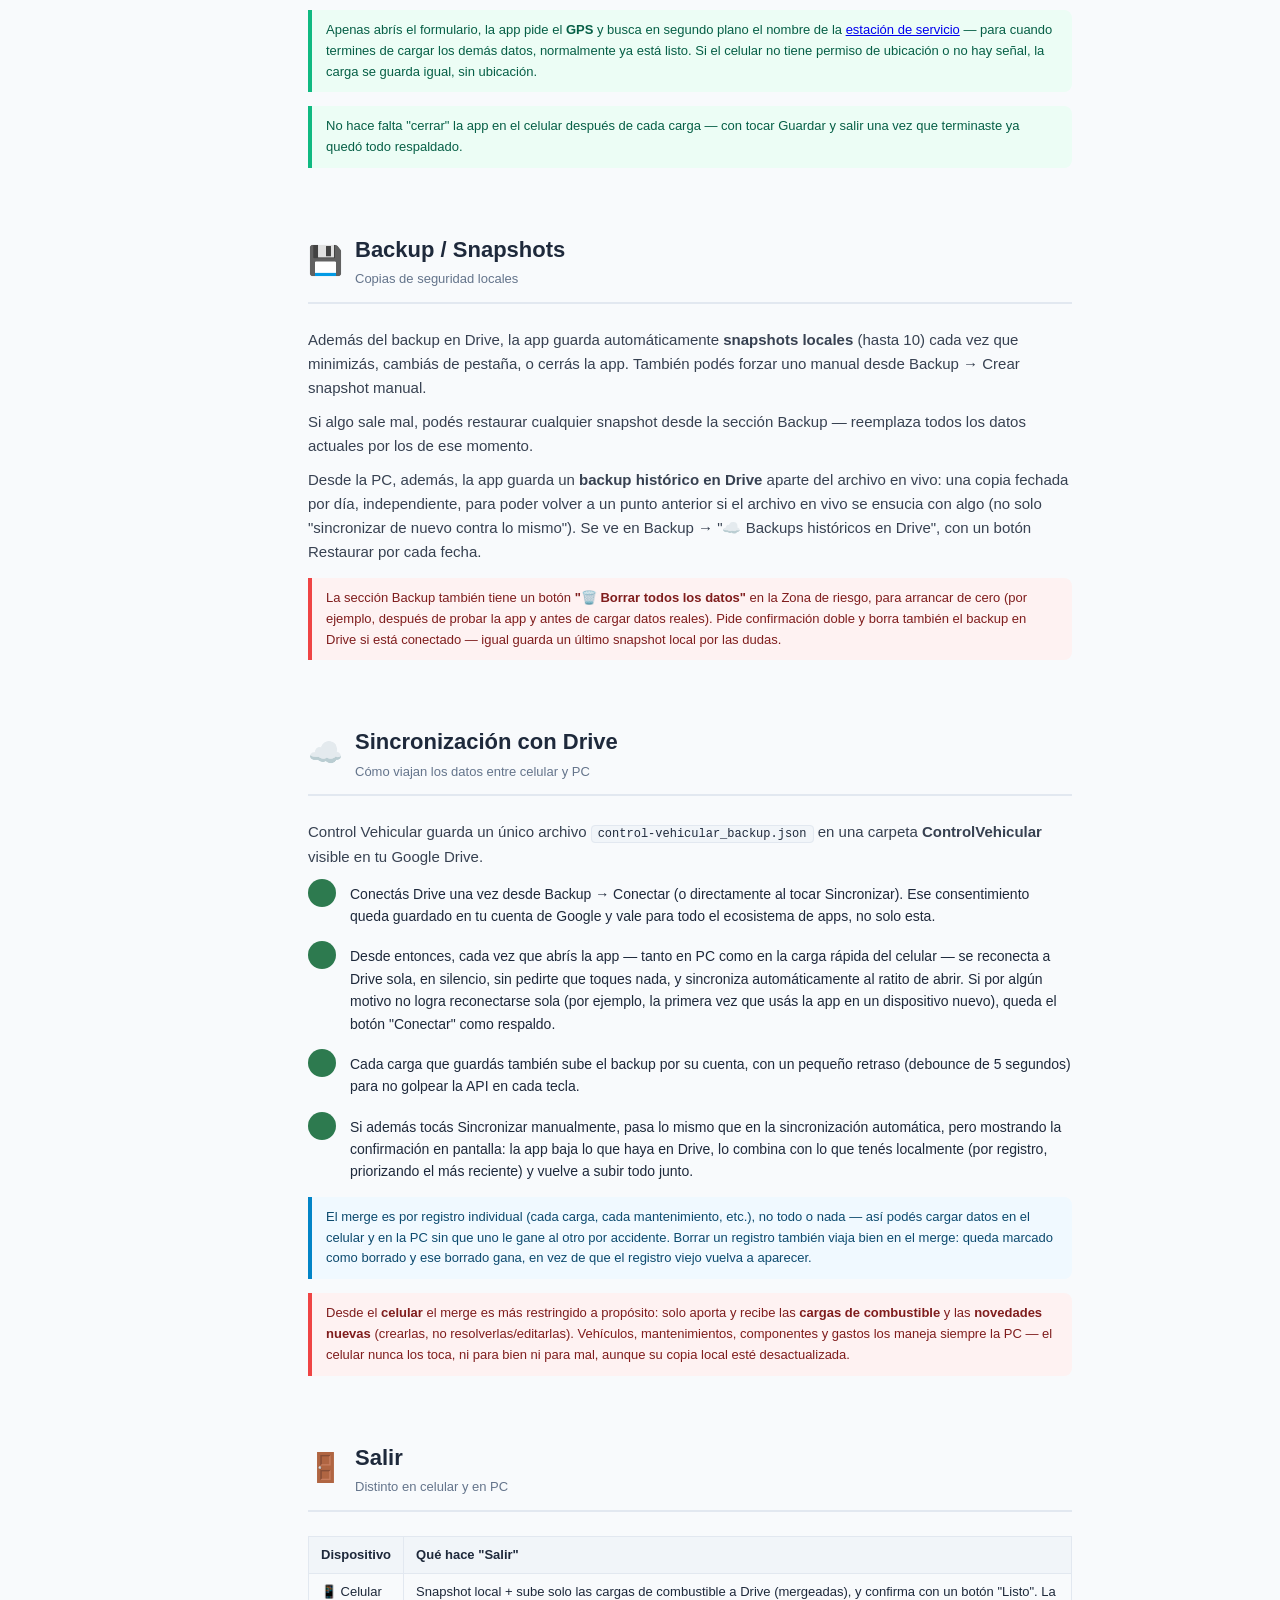
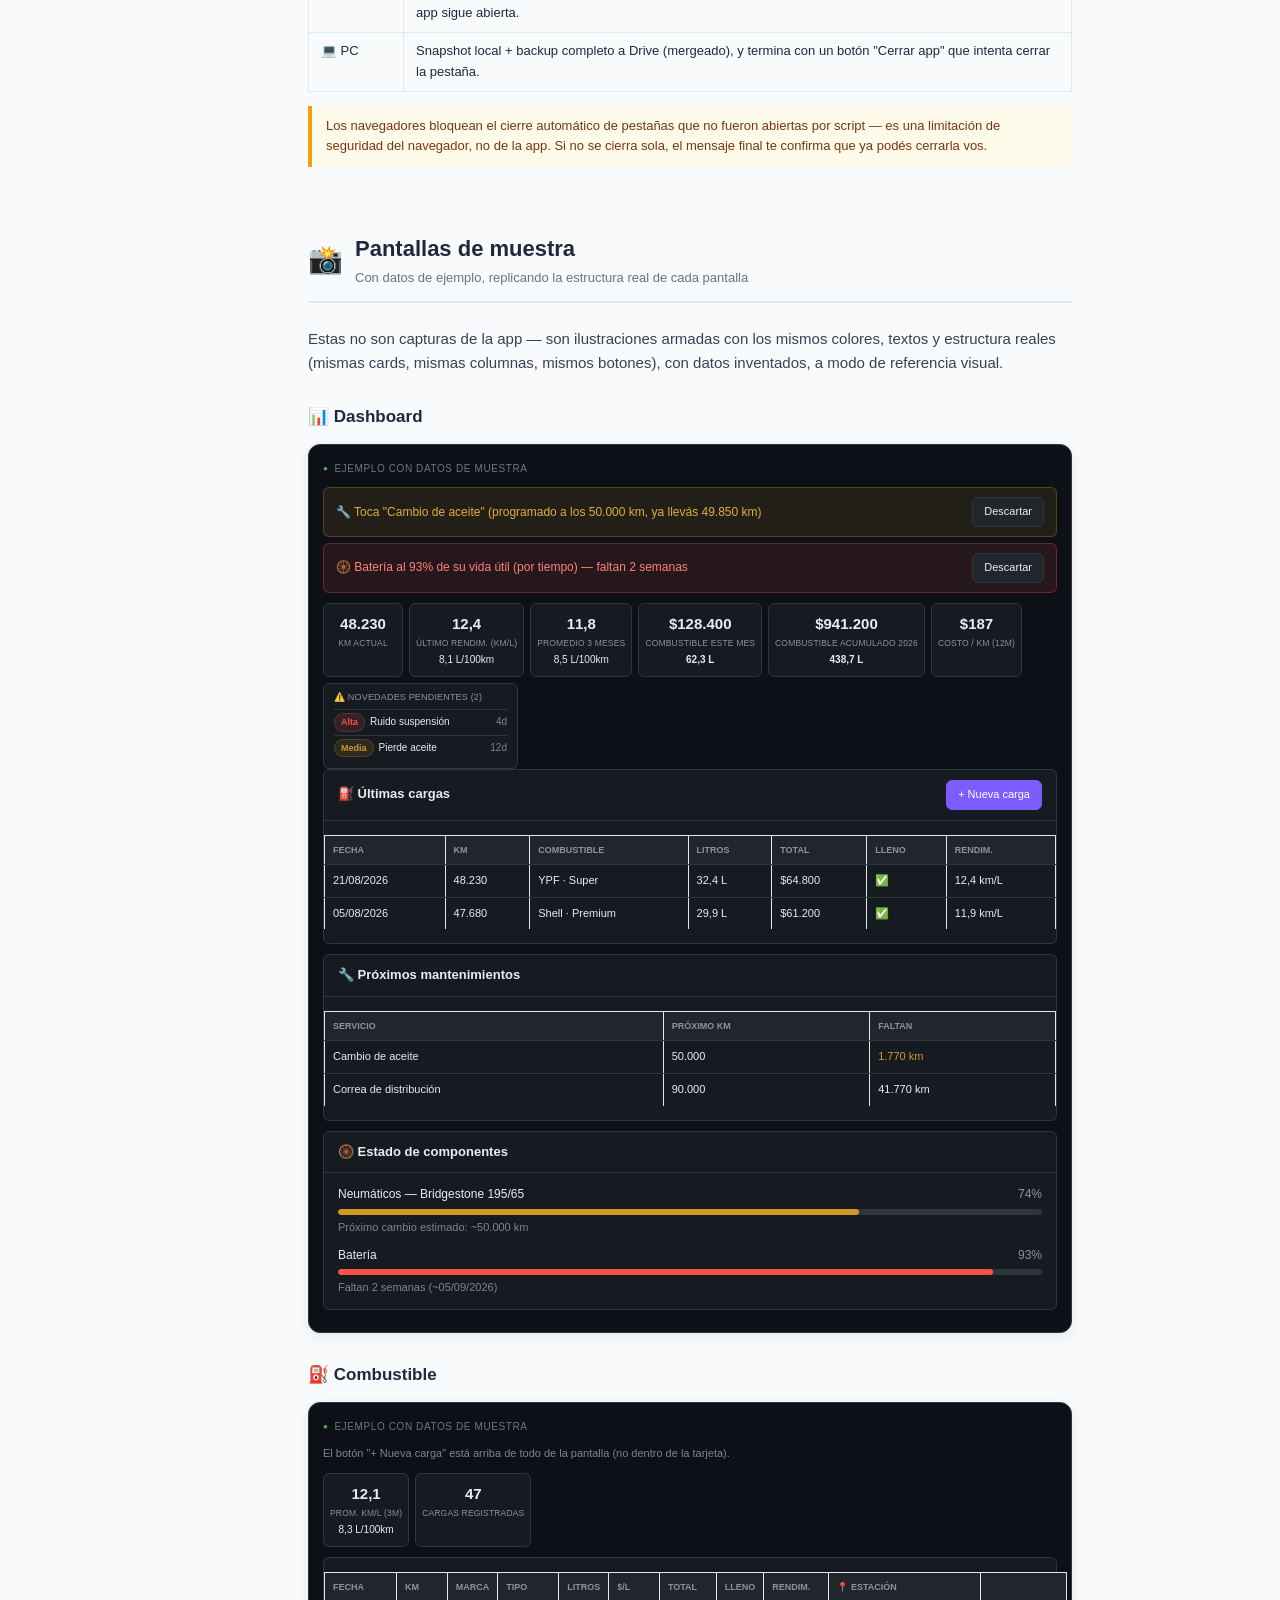
==== commit 5da3be12: "v1.01-dev: interactividad liviana en pantallas de muestra - selects reales de marca/tipo, switch toc" ====
--- a/instructivo.html
+++ b/instructivo.html
@@ -316,7 +316,7 @@
   .demo-comp-title{font-weight:700;color:#e6edf3;font-size:12px;margin-bottom:2px}
   .demo-comp-sub{font-size:10px;color:#7d8590;margin-bottom:6px}
   .vprog{height:6px;background:#30363d;border-radius:3px;overflow:hidden;margin:4px 0}
-  .vprog-bar{height:6px;border-radius:3px}
+  .vprog-bar{height:6px;border-radius:3px;cursor:help}
   .vprog-ok{background:#3fb950}
   .vprog-warn{background:#d29922}
   .vprog-crit{background:#f85149}
@@ -333,11 +333,15 @@
   .demo-vr-body{padding:14px 16px 18px;display:flex;flex-direction:column;gap:11px}
   .demo-vr-fg label{font-size:9px;color:#8b949e;font-weight:600;text-transform:uppercase;letter-spacing:.04em;display:block;margin-bottom:4px}
   .demo-vr-input{padding:10px 11px;border:1px solid #30363d;border-radius:8px;font-size:13px;background:#21262d;color:#e6edf3}
+  .demo-vr-select{padding:10px 11px;border:1px solid #30363d;border-radius:8px;font-size:13px;background:#21262d;color:#e6edf3;width:100%;font-family:inherit;-webkit-appearance:none;appearance:none;cursor:pointer;background-image:url("data:image/svg+xml,%3Csvg xmlns='http://www.w3.org/2000/svg' viewBox='0 0 12 8'%3E%3Cpath fill='%238b949e' d='M6 8 0 0h12z'/%3E%3C/svg%3E");background-repeat:no-repeat;background-position:right 11px center;background-size:10px 7px}
+  .demo-vr-select:focus{outline:1px solid #7c5cff}
   .demo-vr-row{display:grid;grid-template-columns:1fr 1fr;gap:8px}
   .demo-vr-switch{display:flex;align-items:center;justify-content:space-between;padding:10px 12px;background:#21262d;border:1px solid #30363d;border-radius:8px}
   .demo-vr-switch label{font-size:11px;font-weight:600;color:#e6edf3}
-  .demo-vr-switch-dot{width:36px;height:19px;background:#7c5cff;border-radius:10px;position:relative}
-  .demo-vr-switch-dot::after{content:'';width:15px;height:15px;background:#fff;border-radius:50%;position:absolute;top:2px;right:2px}
+  .demo-vr-switch-dot{width:36px;height:19px;background:#7c5cff;border-radius:10px;position:relative;cursor:pointer;transition:background .15s}
+  .demo-vr-switch-dot::after{content:'';width:15px;height:15px;background:#fff;border-radius:50%;position:absolute;top:2px;right:2px;transition:right .15s,left .15s}
+  .demo-vr-switch-dot.off{background:#30363d}
+  .demo-vr-switch-dot.off::after{right:auto;left:2px}
   .demo-vr-gps{text-align:center;font-size:10px;color:#8b949e;padding:7px;background:#21262d;border:1px solid #30363d;border-radius:8px}
   .demo-vr-btn-main{padding:12px;border-radius:8px;background:#7c5cff;color:#fff;font-size:13px;font-weight:700;text-align:center}
   .demo-vr-footer{padding:9px 16px;background:#161b22;border-top:1px solid #30363d;display:flex;gap:8px}
@@ -866,8 +870,8 @@
     <div class="screenshot-frame">
       <div class="screenshot-label">Ejemplo con datos de muestra</div>
       <div class="demo-alert-stack">
-        <div class="demo-alert demo-alert-warn"><span>🔧️ Toca "Cambio de aceite" (programado a los 50.000 km, ya llevás 49.850 km)</span><span class="demo-btn">Descartar</span></div>
-        <div class="demo-alert demo-alert-crit"><span>🛞 Batería al 93% de su vida útil (por tiempo) — faltan 2 semanas</span><span class="demo-btn">Descartar</span></div>
+        <div class="demo-alert demo-alert-warn"><span>🔧️ Toca "Cambio de aceite" (programado a los 50.000 km, ya llevás 49.850 km)</span><span class="demo-btn" onclick="this.closest('.demo-alert').style.display='none'" style="cursor:pointer" title="Tocá para probar">Descartar</span></div>
+        <div class="demo-alert demo-alert-crit"><span>🛞 Batería al 93% de su vida útil (por tiempo) — faltan 2 semanas</span><span class="demo-btn" onclick="this.closest('.demo-alert').style.display='none'" style="cursor:pointer" title="Tocá para probar">Descartar</span></div>
       </div>
       <div class="demo-stats">
         <div class="demo-stat"><div class="demo-stat-n">48.230</div><div class="demo-stat-l">Km actual</div></div>
@@ -915,12 +919,12 @@
         <div class="demo-card-body">
           <div style="margin-bottom:10px">
             <div style="display:flex;justify-content:space-between;font-size:12px;margin-bottom:2px"><span>Neumáticos — Bridgestone 195/65</span><span style="color:#8b949e">74%</span></div>
-            <div class="vprog"><div class="vprog-bar vprog-warn" style="width:74%"></div></div>
+            <div class="vprog"><div class="vprog-bar vprog-warn" style="width:74%" title="74% de vida útil — 6.230 km recorridos"></div></div>
             <div style="font-size:11px;color:#7d8590">Próximo cambio estimado: ~50.000 km</div>
           </div>
           <div>
             <div style="display:flex;justify-content:space-between;font-size:12px;margin-bottom:2px"><span>Batería</span><span style="color:#8b949e">93%</span></div>
-            <div class="vprog"><div class="vprog-bar vprog-crit" style="width:93%"></div></div>
+            <div class="vprog"><div class="vprog-bar vprog-crit" style="width:93%" title="93% de vida útil — 33,5 meses transcurridos"></div></div>
             <div style="font-size:11px;color:#7d8590">Faltan 2 semanas (~05/09/2026)</div>
           </div>
         </div>
@@ -940,9 +944,9 @@
           <table class="demo-table">
             <thead><tr><th>Fecha</th><th>Km</th><th>Marca</th><th>Tipo</th><th>Litros</th><th>$/L</th><th>Total</th><th>Lleno</th><th>Rendim.</th><th>📍 Estación</th><th></th></tr></thead>
             <tbody>
-              <tr><td>21/08/2026</td><td>48.230</td><td>YPF</td><td>Super</td><td>32,4 L</td><td>$2.000</td><td>$64.800</td><td>✅</td><td>12,4 km/L</td><td>YPF Ruta 9, Maldonado</td><td><span class="demo-btn demo-btn-e">✎</span> <span class="demo-btn" style="background:#4a1a1a;color:#f85149;border-color:#6a2d2d">✕</span></td></tr>
-              <tr><td>05/08/2026</td><td>47.680</td><td>Shell</td><td>Premium</td><td>29,9 L</td><td>$2.048</td><td>$61.200</td><td>✅</td><td>11,9 km/L</td><td>Shell Av. España</td><td><span class="demo-btn demo-btn-e">✎</span> <span class="demo-btn" style="background:#4a1a1a;color:#f85149;border-color:#6a2d2d">✕</span></td></tr>
-              <tr><td>22/07/2026</td><td>47.030</td><td>YPF</td><td>Super</td><td>18,2 L</td><td>$1.980</td><td>$36.040</td><td>—</td><td>—</td><td>YPF Los Aromos</td><td><span class="demo-btn demo-btn-e">✎</span> <span class="demo-btn" style="background:#4a1a1a;color:#f85149;border-color:#6a2d2d">✕</span></td></tr>
+              <tr><td>21/08/2026</td><td>48.230</td><td>YPF</td><td>Super</td><td>32,4 L</td><td>$2.000</td><td>$64.800</td><td>✅</td><td>12,4 km/L</td><td><a href="https://www.google.com/maps/search/?api=1&query=YPF+Ruta+9+Maldonado" target="_blank" rel="noopener" style="color:#8b949e;text-decoration:none" title="Tocá para probar — en la app real abre Google Maps en esa ubicación">📍 YPF Ruta 9, Maldonado</a></td><td><span class="demo-btn demo-btn-e">✎</span> <span class="demo-btn" style="background:#4a1a1a;color:#f85149;border-color:#6a2d2d">✕</span></td></tr>
+              <tr><td>05/08/2026</td><td>47.680</td><td>Shell</td><td>Premium</td><td>29,9 L</td><td>$2.048</td><td>$61.200</td><td>✅</td><td>11,9 km/L</td><td><a href="https://www.google.com/maps/search/?api=1&query=Shell+Av.+Espa%C3%B1a" target="_blank" rel="noopener" style="color:#8b949e;text-decoration:none" title="Tocá para probar — en la app real abre Google Maps en esa ubicación">📍 Shell Av. España</a></td><td><span class="demo-btn demo-btn-e">✎</span> <span class="demo-btn" style="background:#4a1a1a;color:#f85149;border-color:#6a2d2d">✕</span></td></tr>
+              <tr><td>22/07/2026</td><td>47.030</td><td>YPF</td><td>Super</td><td>18,2 L</td><td>$1.980</td><td>$36.040</td><td>—</td><td>—</td><td><a href="https://www.google.com/maps/search/?api=1&query=YPF+Los+Aromos" target="_blank" rel="noopener" style="color:#8b949e;text-decoration:none" title="Tocá para probar — en la app real abre Google Maps en esa ubicación">📍 YPF Los Aromos</a></td><td><span class="demo-btn demo-btn-e">✎</span> <span class="demo-btn" style="background:#4a1a1a;color:#f85149;border-color:#6a2d2d">✕</span></td></tr>
             </tbody>
           </table>
         </div>
@@ -962,7 +966,7 @@
               <div><span class="demo-btn demo-btn-e">✎ Editar</span> <span class="demo-btn demo-btn-g">🔄 Reemplazar</span> <span class="demo-btn" style="background:#4a1a1a;color:#f85149;border-color:#6a2d2d">✕</span></div>
             </div>
             <div class="demo-comp-sub">Instalado: 42.000 km · 12/03/2026 ✅</div>
-            <div class="vprog"><div class="vprog-bar vprog-warn" style="width:74%"></div></div>
+            <div class="vprog"><div class="vprog-bar vprog-warn" style="width:74%" title="74% de vida útil — 6.230 km recorridos"></div></div>
             <div class="demo-comp-detail">6.230 km recorridos (74% por km)</div>
             <div class="demo-comp-detail">Próx. cambio: ~50.000 km — limita por km</div>
           </div>
@@ -972,7 +976,7 @@
               <div><span class="demo-btn demo-btn-e">✎ Editar</span> <span class="demo-btn demo-btn-g">🔄 Reemplazar</span> <span class="demo-btn" style="background:#4a1a1a;color:#f85149;border-color:#6a2d2d">✕</span></div>
             </div>
             <div class="demo-comp-sub">Instalado: 30.500 km · 02/01/2025 ✅</div>
-            <div class="vprog"><div class="vprog-bar vprog-crit" style="width:93%"></div></div>
+            <div class="vprog"><div class="vprog-bar vprog-crit" style="width:93%" title="93% de vida útil — 33,5 meses transcurridos"></div></div>
             <div class="demo-comp-detail">33,5 meses transcurridos (93% por tiempo)</div>
             <div class="demo-comp-detail">Próx. cambio: faltan 2 semanas (~05/09/2026) — limita por tiempo</div>
           </div>
@@ -1049,6 +1053,7 @@
     </div>
 
     <h2>📱 Carga rápida (celular)</h2>
+    <p style="font-size:12px;color:#64748b;margin-bottom:6px">🖱️ Los campos <b>Marca</b>, <b>Tipo</b> y el switch de tanque lleno de este ejemplo funcionan de verdad — probalos. No guardan nada, es solo para que veas cómo se ven las opciones.</p>
     <div class="screenshot-frame" style="display:flex;justify-content:center">
       <div style="width:100%">
         <div class="screenshot-label" style="justify-content:center">Ejemplo con datos de muestra</div>
@@ -1063,15 +1068,19 @@
             <div class="demo-vr-gps">📍 YPF Ruta 9, Maldonado</div>
             <div class="demo-vr-fg"><label>Kilometraje actual</label><div class="demo-vr-input">48.230</div></div>
             <div class="demo-vr-row">
-              <div class="demo-vr-fg"><label>Marca</label><div class="demo-vr-input">YPF</div></div>
-              <div class="demo-vr-fg"><label>Tipo</label><div class="demo-vr-input">Super</div></div>
+              <div class="demo-vr-fg"><label>Marca</label><select class="demo-vr-select">
+                <option>Axion</option><option selected>YPF</option><option>Shell</option><option>Otras</option>
+              </select></div>
+              <div class="demo-vr-fg"><label>Tipo</label><select class="demo-vr-select">
+                <option selected>Super</option><option>Premium</option>
+              </select></div>
             </div>
             <div class="demo-vr-row">
               <div class="demo-vr-fg"><label>Litros</label><div class="demo-vr-input">32,4</div></div>
               <div class="demo-vr-fg"><label>$ / Litro</label><div class="demo-vr-input">$2.000</div></div>
             </div>
             <div class="demo-vr-fg"><label>Total pagado</label><div class="demo-vr-input">$64.800</div></div>
-            <div class="demo-vr-switch"><label>⛽ ¿Tanque lleno?</label><div class="demo-vr-switch-dot"></div></div>
+            <div class="demo-vr-switch"><label>⛽ ¿Tanque lleno?</label><div class="demo-vr-switch-dot" onclick="this.classList.toggle('off')" title="Tocá para probar"></div></div>
             <div class="demo-vr-btn-main">Guardar carga</div>
           </div>
           <div class="demo-vr-footer"><div>🔄 Sincronizar</div><div>🚪 Guardar y salir</div></div>
@@ -1091,8 +1100,10 @@
       </div>
     </div>
     <details class="changelog-toggle">
-      <summary>Ver las 93 versiones</summary>
+      <summary>Ver las 95 versiones</summary>
       <div class="changelog-list">
+        <div class="changelog-row"><span class="cl-ver">v1.01</span><span class="cl-date">2026-08-22</span><span class="cl-desc">Más interactividad liviana en pantallas de muestra: "Descartar" oculta la alerta de verdad en el mockup del Dashboard, y las estaciones de Combustible son links reales a Google Maps (igual que en la app)</span></div>
+        <div class="changelog-row"><span class="cl-ver">v1.00</span><span class="cl-date">2026-08-22</span><span class="cl-desc">Pantallas de muestra con interactividad liviana: Marca/Tipo en la carga rápida del celular ahora son selects reales (probables, sin guardar nada), el switch de tanque lleno se puede tocar, y las barras de vida útil muestran tooltip con el detalle exacto al pasar el mouse</span></div>
         <div class="changelog-row"><span class="cl-ver">v0.99</span><span class="cl-date">2026-08-22</span><span class="cl-desc">Fix visual: texto de las novedades en la card "Novedades pendientes" del mockup del Dashboard se veía en negro sobre fondo oscuro (sin color propio, heredaba el negro del documento) — corregido a blanco</span></div>
         <div class="changelog-row"><span class="cl-ver">v0.98</span><span class="cl-date">2026-08-22</span><span class="cl-desc">Fix visual en pantallas de muestra: filas pares de las tablas tenían fondo casi blanco heredado del documento (texto claro ilegible encima) — corregido con fondo propio en cada celda; achicadas las stat cards del Dashboard para que los 6 KPIs + Novedades entren en una sola fila</span></div>
         <div class="changelog-row"><span class="cl-ver">v0.97</span><span class="cl-date">2026-08-22</span><span class="cl-desc">Reconstruir todas las pantallas de muestra contra el código real: faltaban las cards "Últimas cargas"/"Próximos mantenimientos"/"Estado de componentes"/"Novedades pendientes" en Dashboard, columna Tipo y botones ✎✕ en Combustible, botones reales y segunda línea de detalle en Componentes más su historial de reemplazos, card de Lecturas en Reportes, y el título/subtítulo/selector de vehículo del celular estaban inventados</span></div>
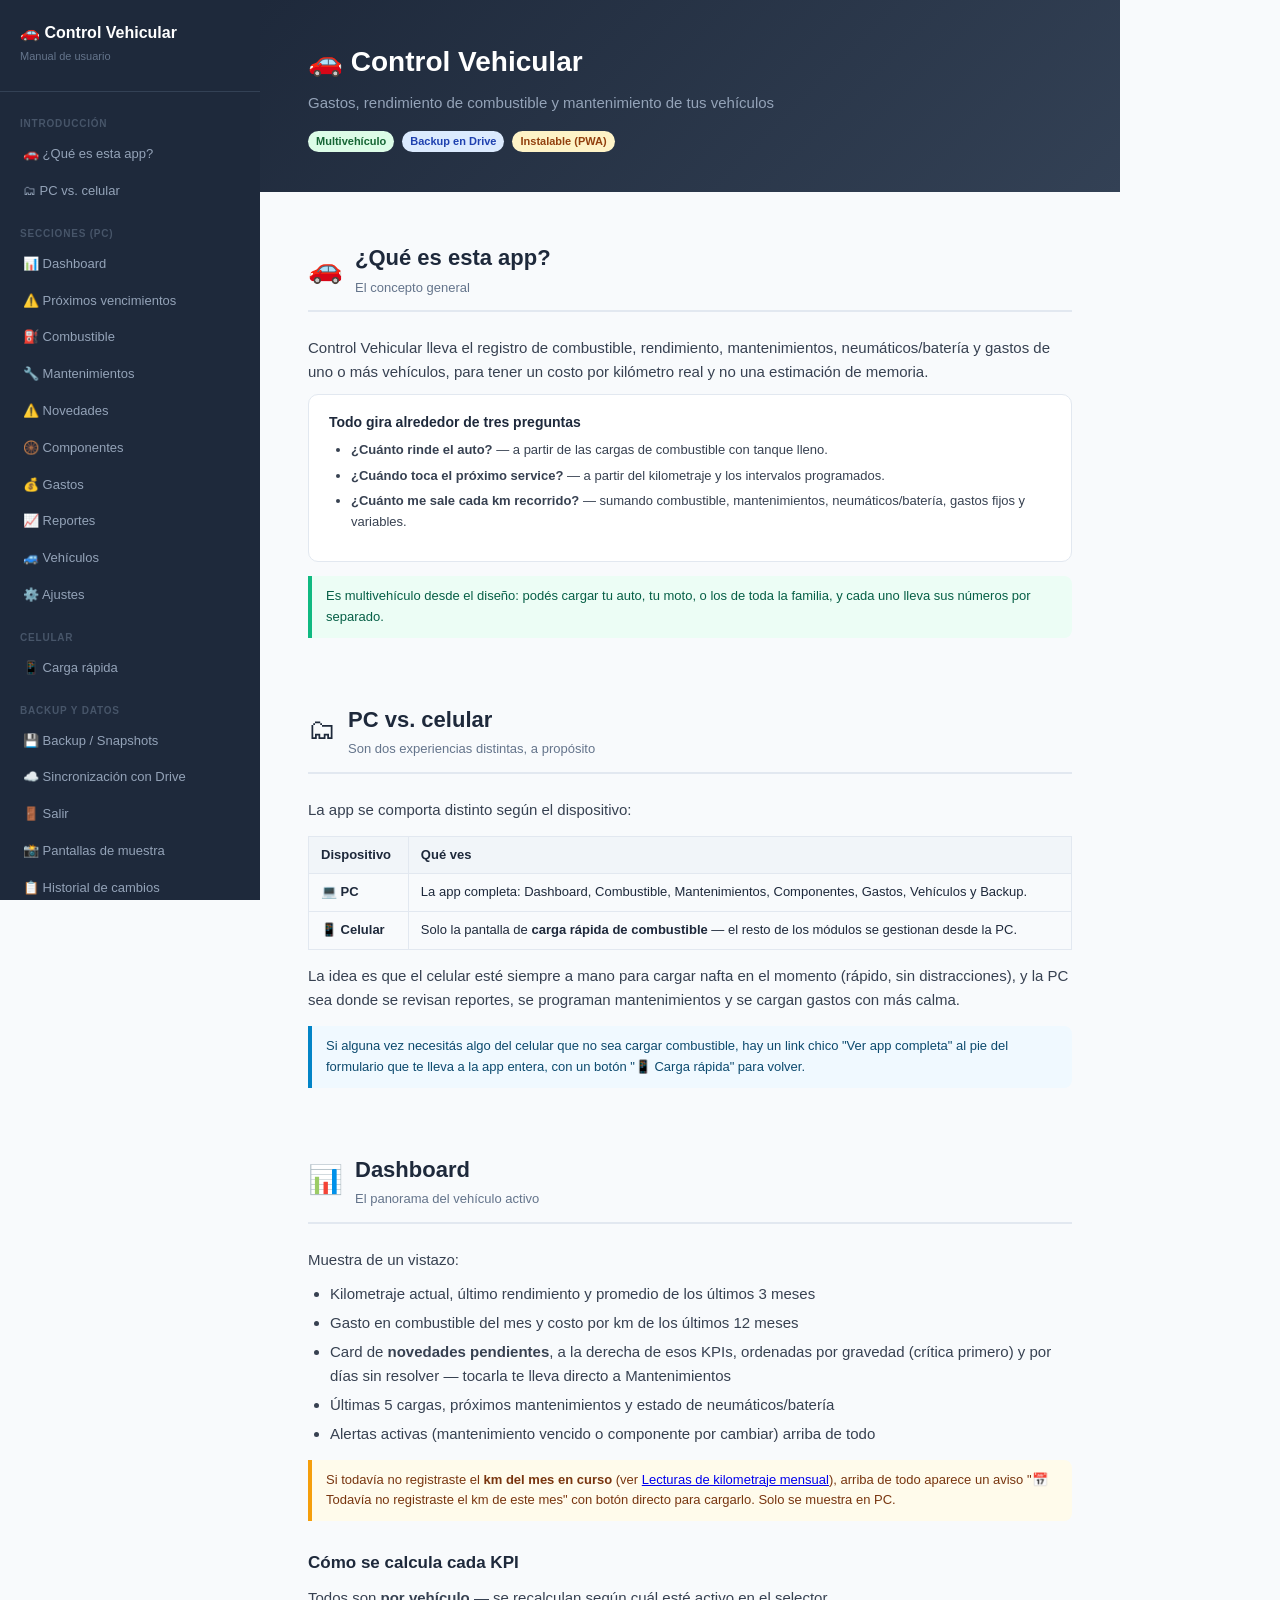
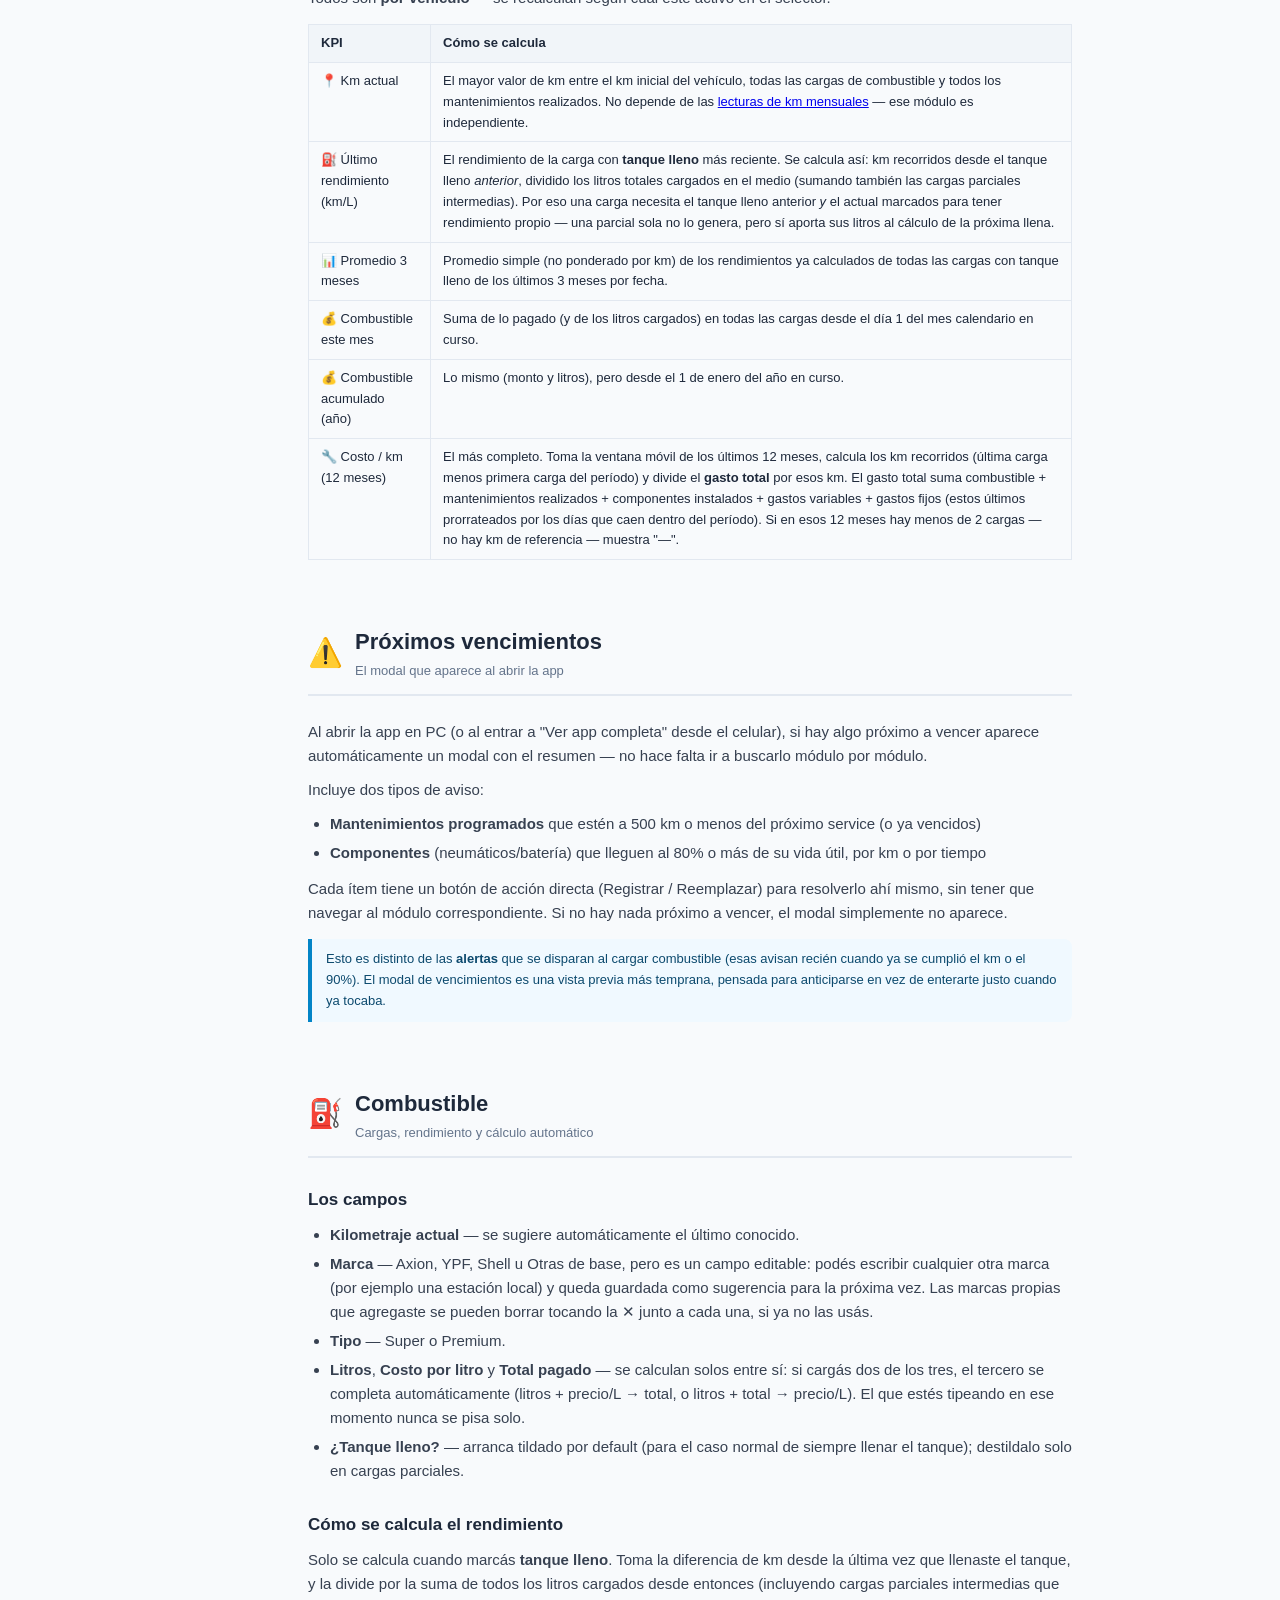
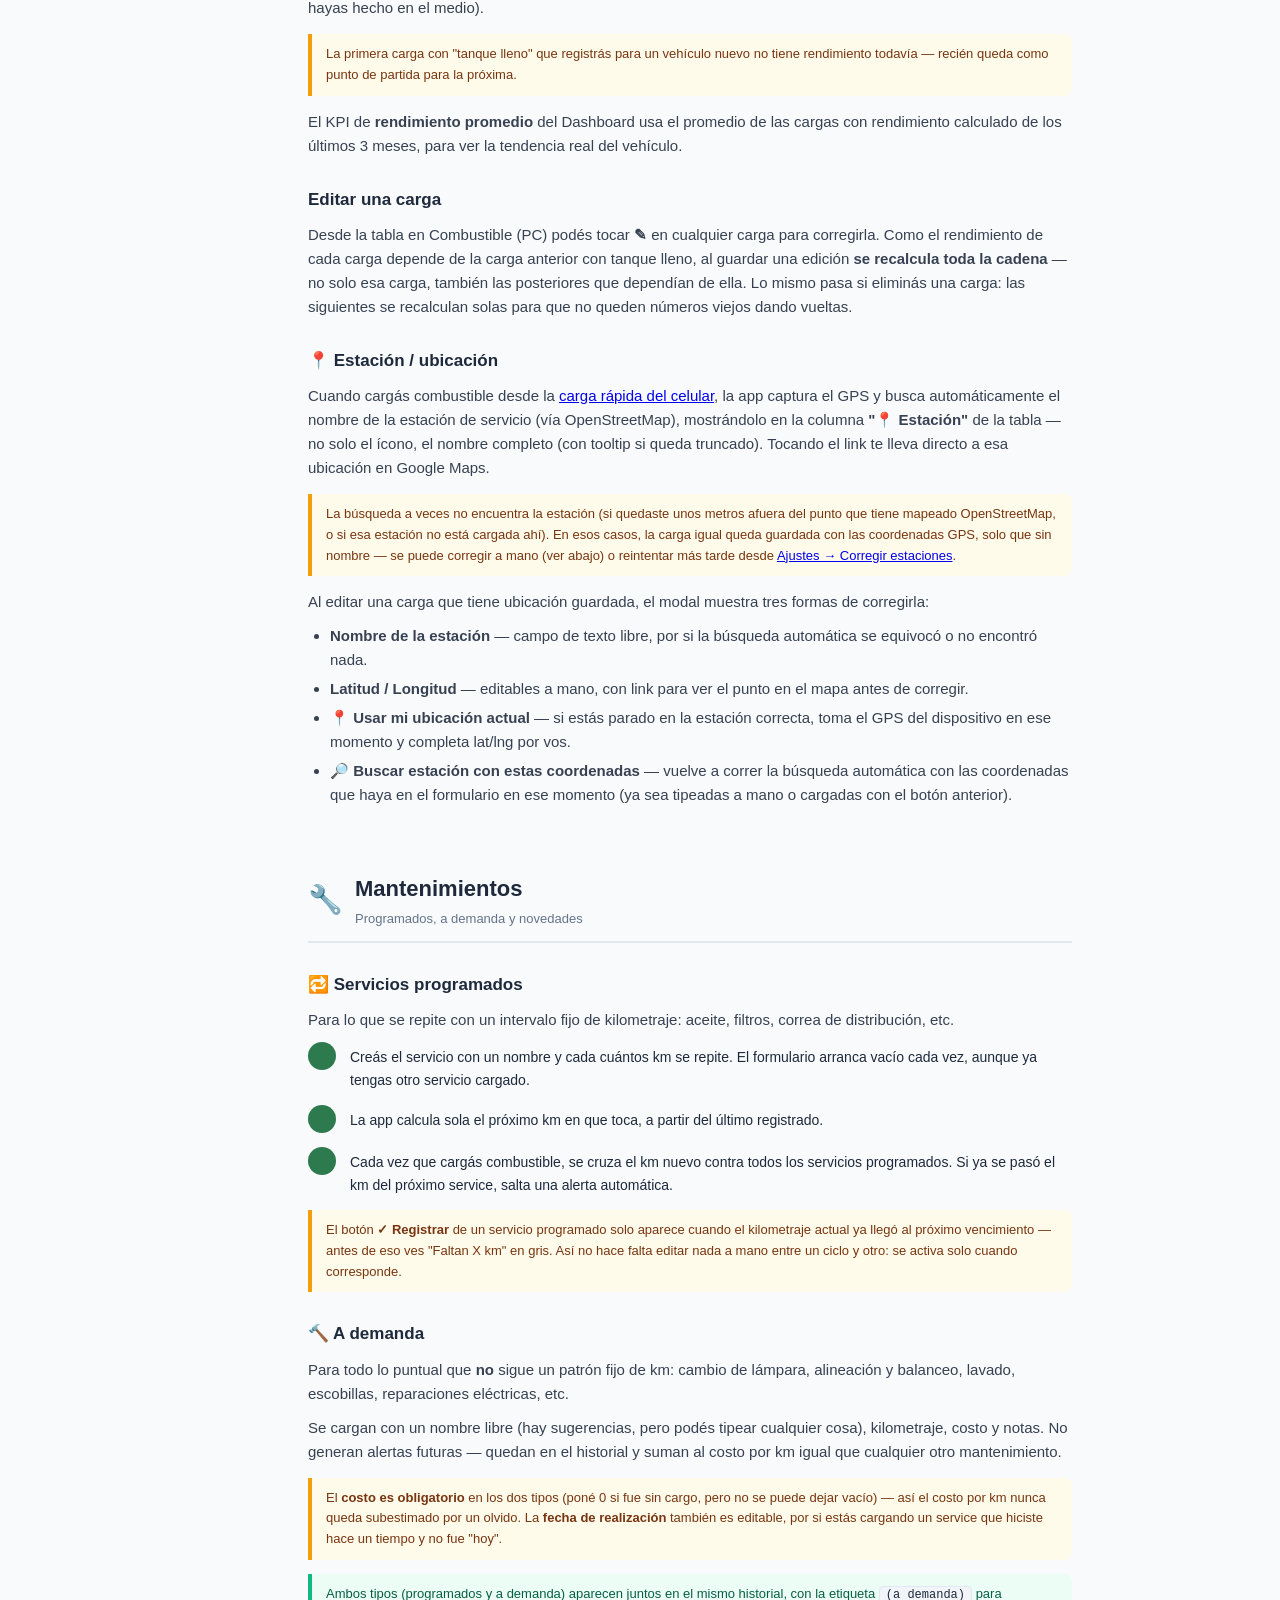
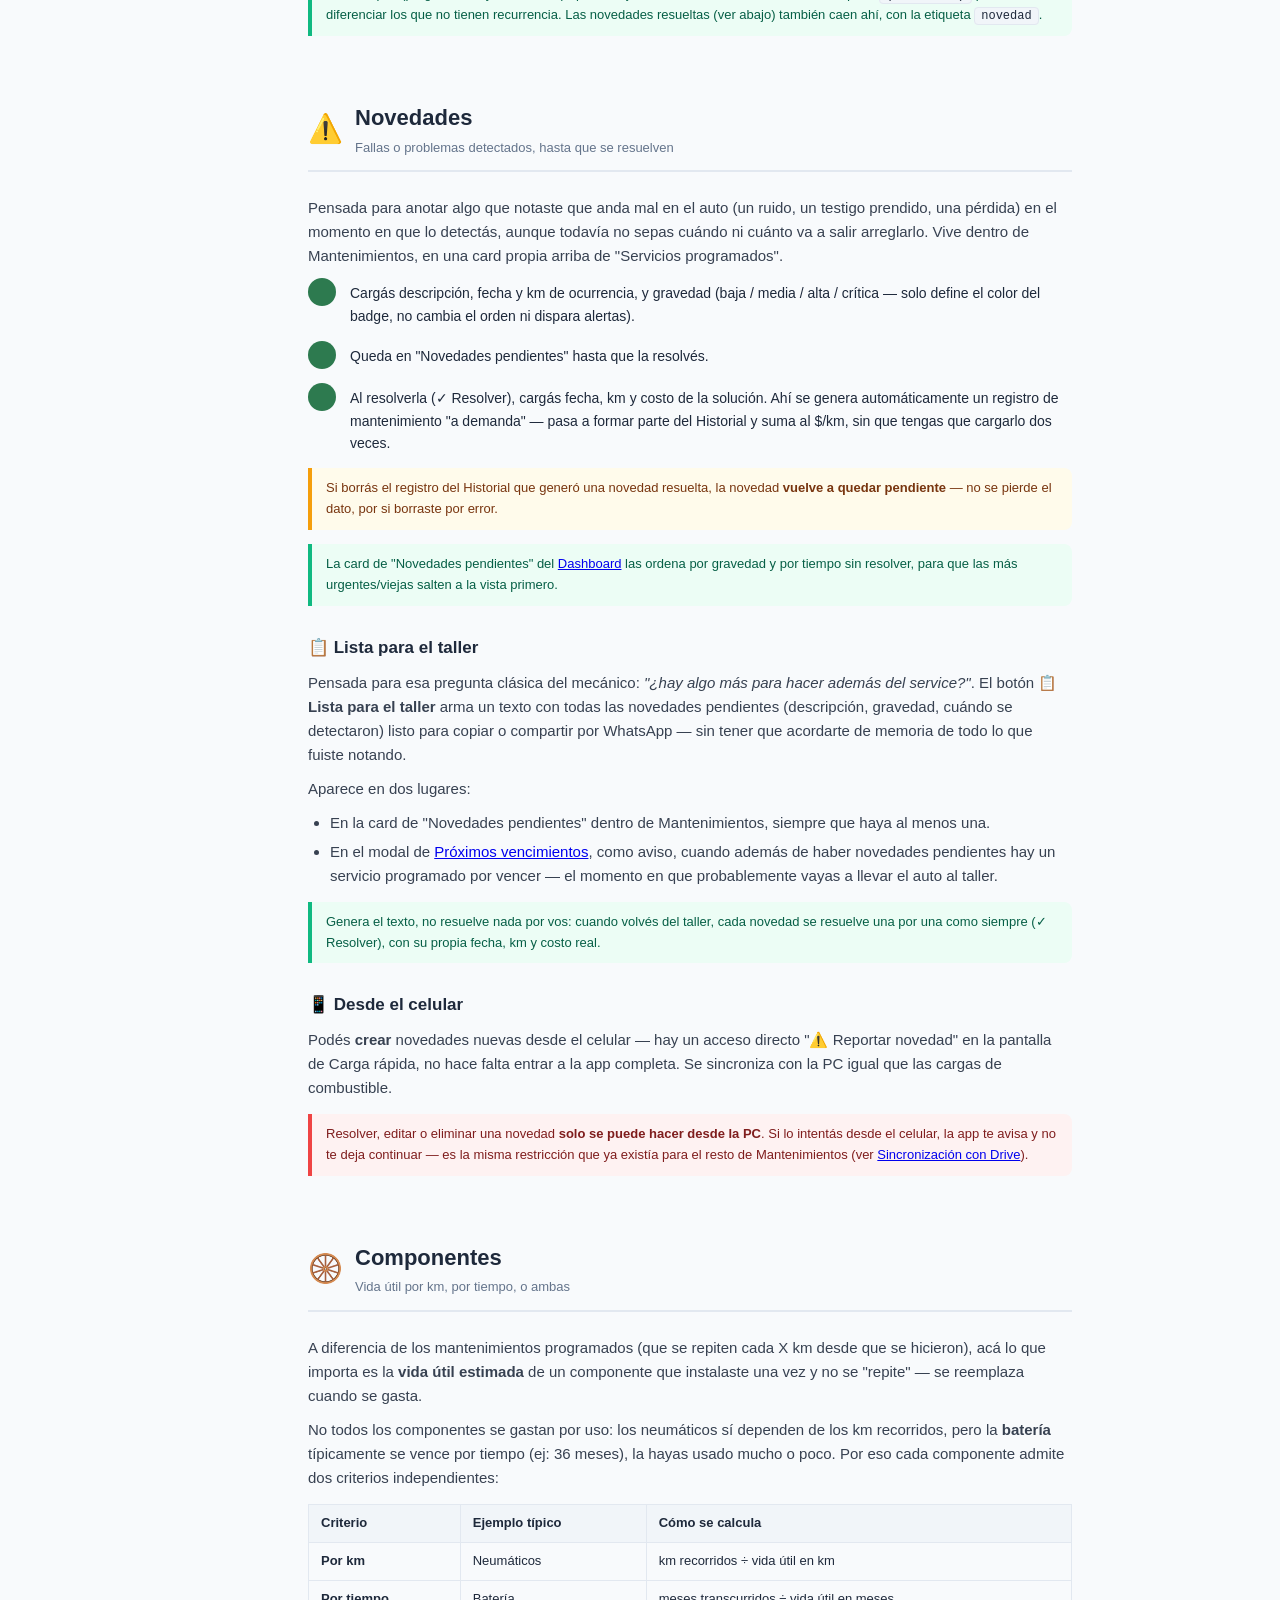
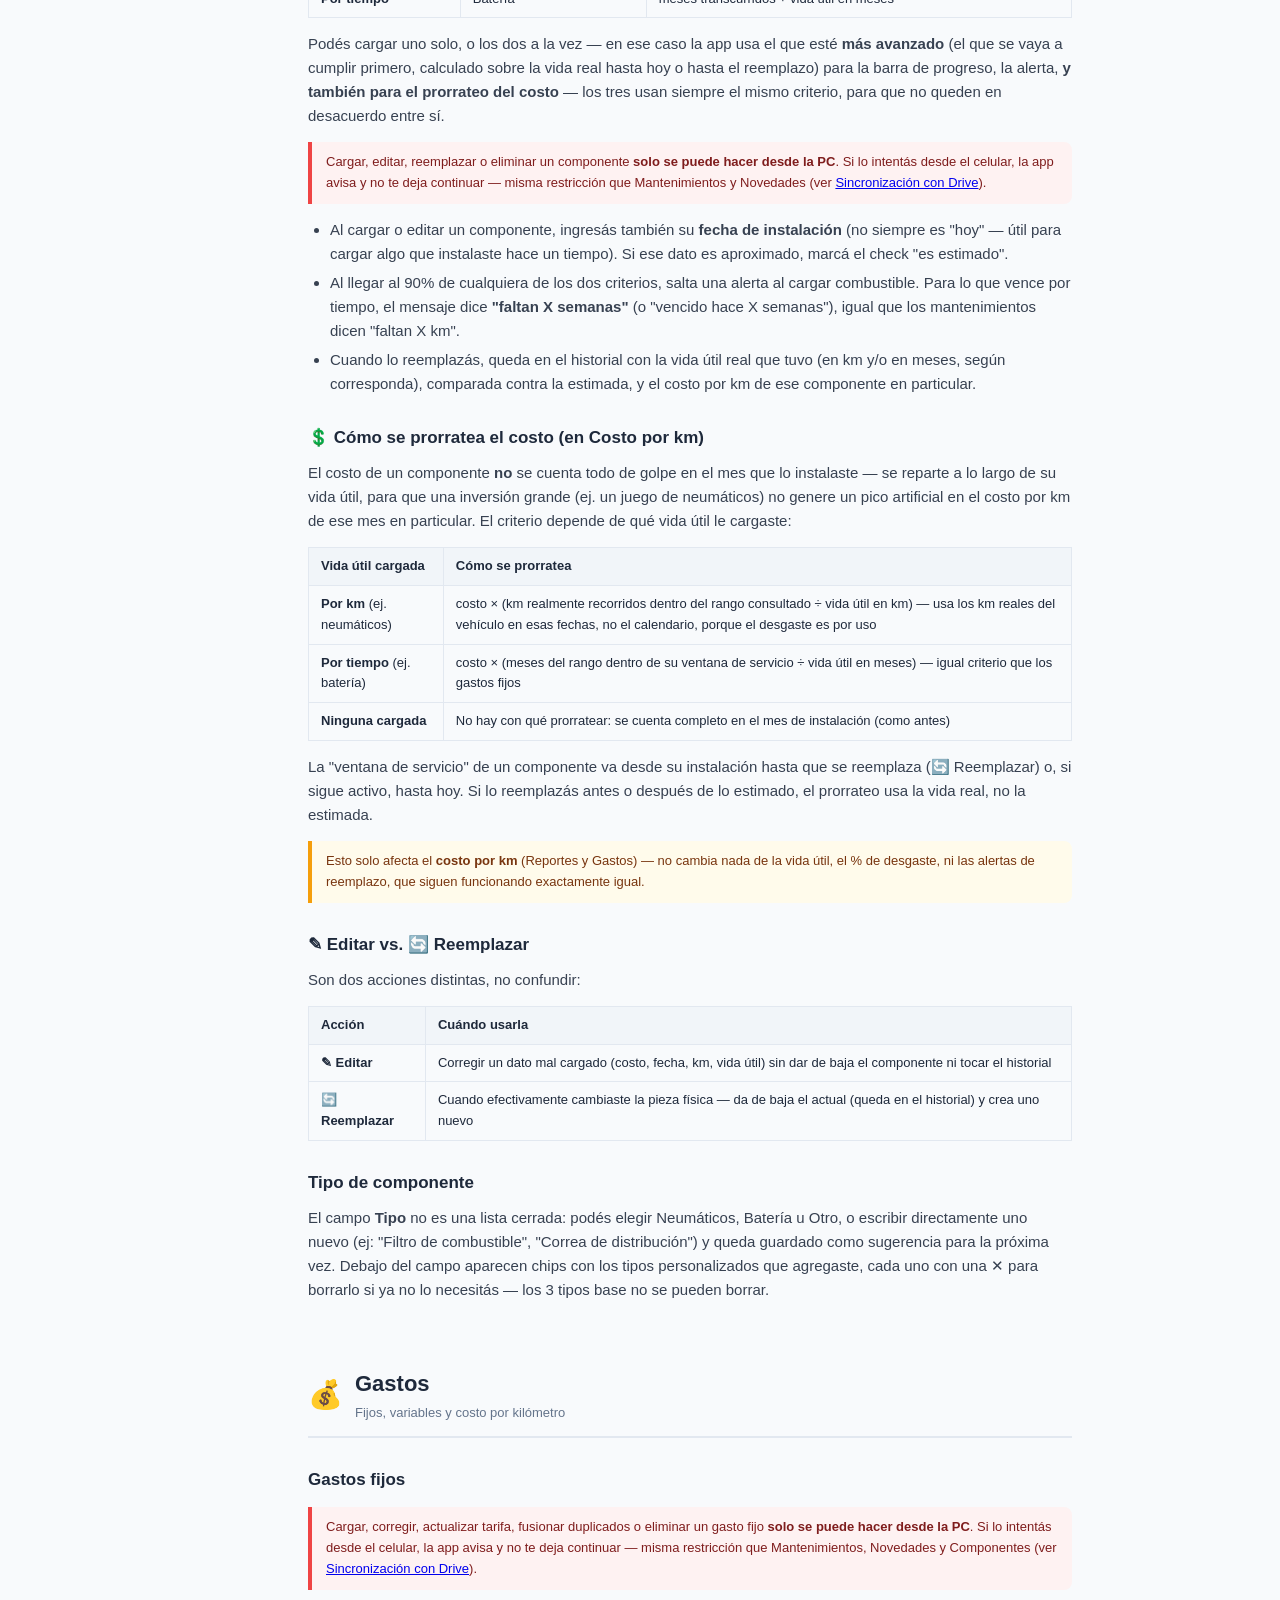
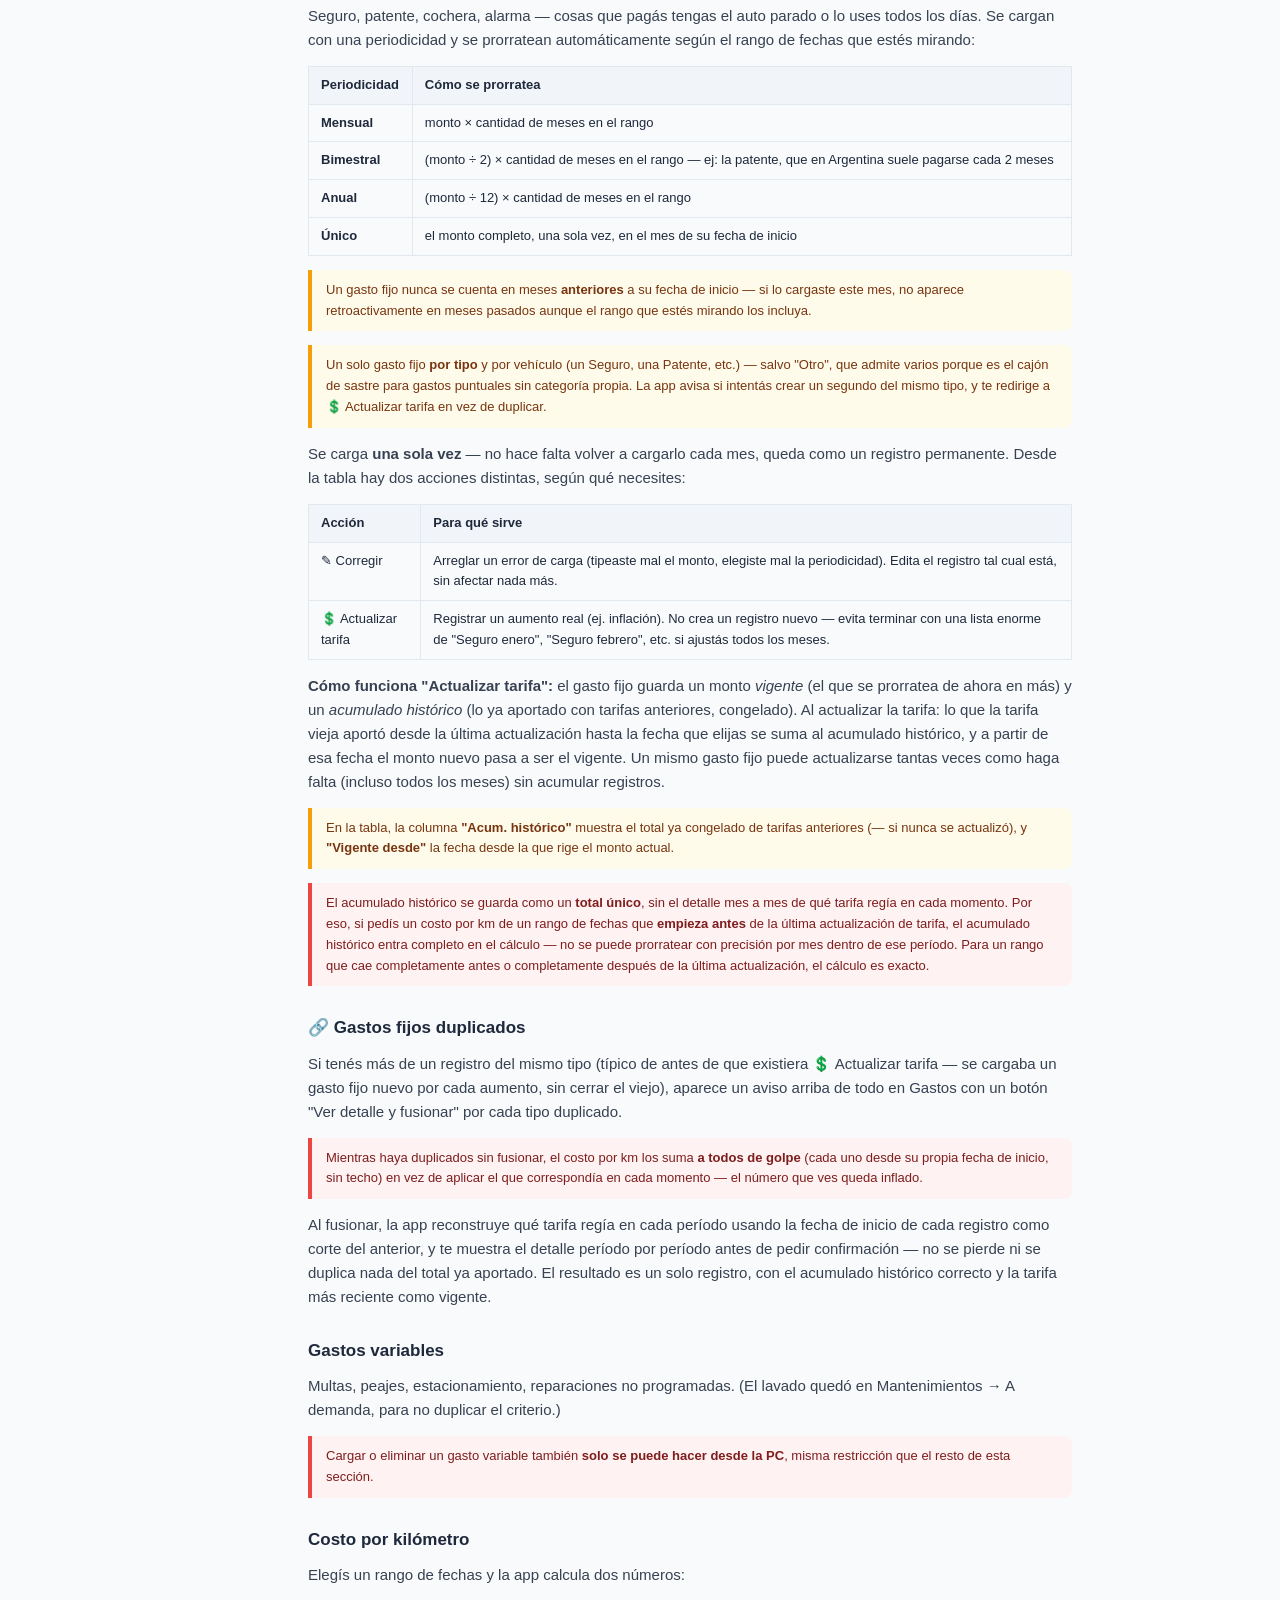
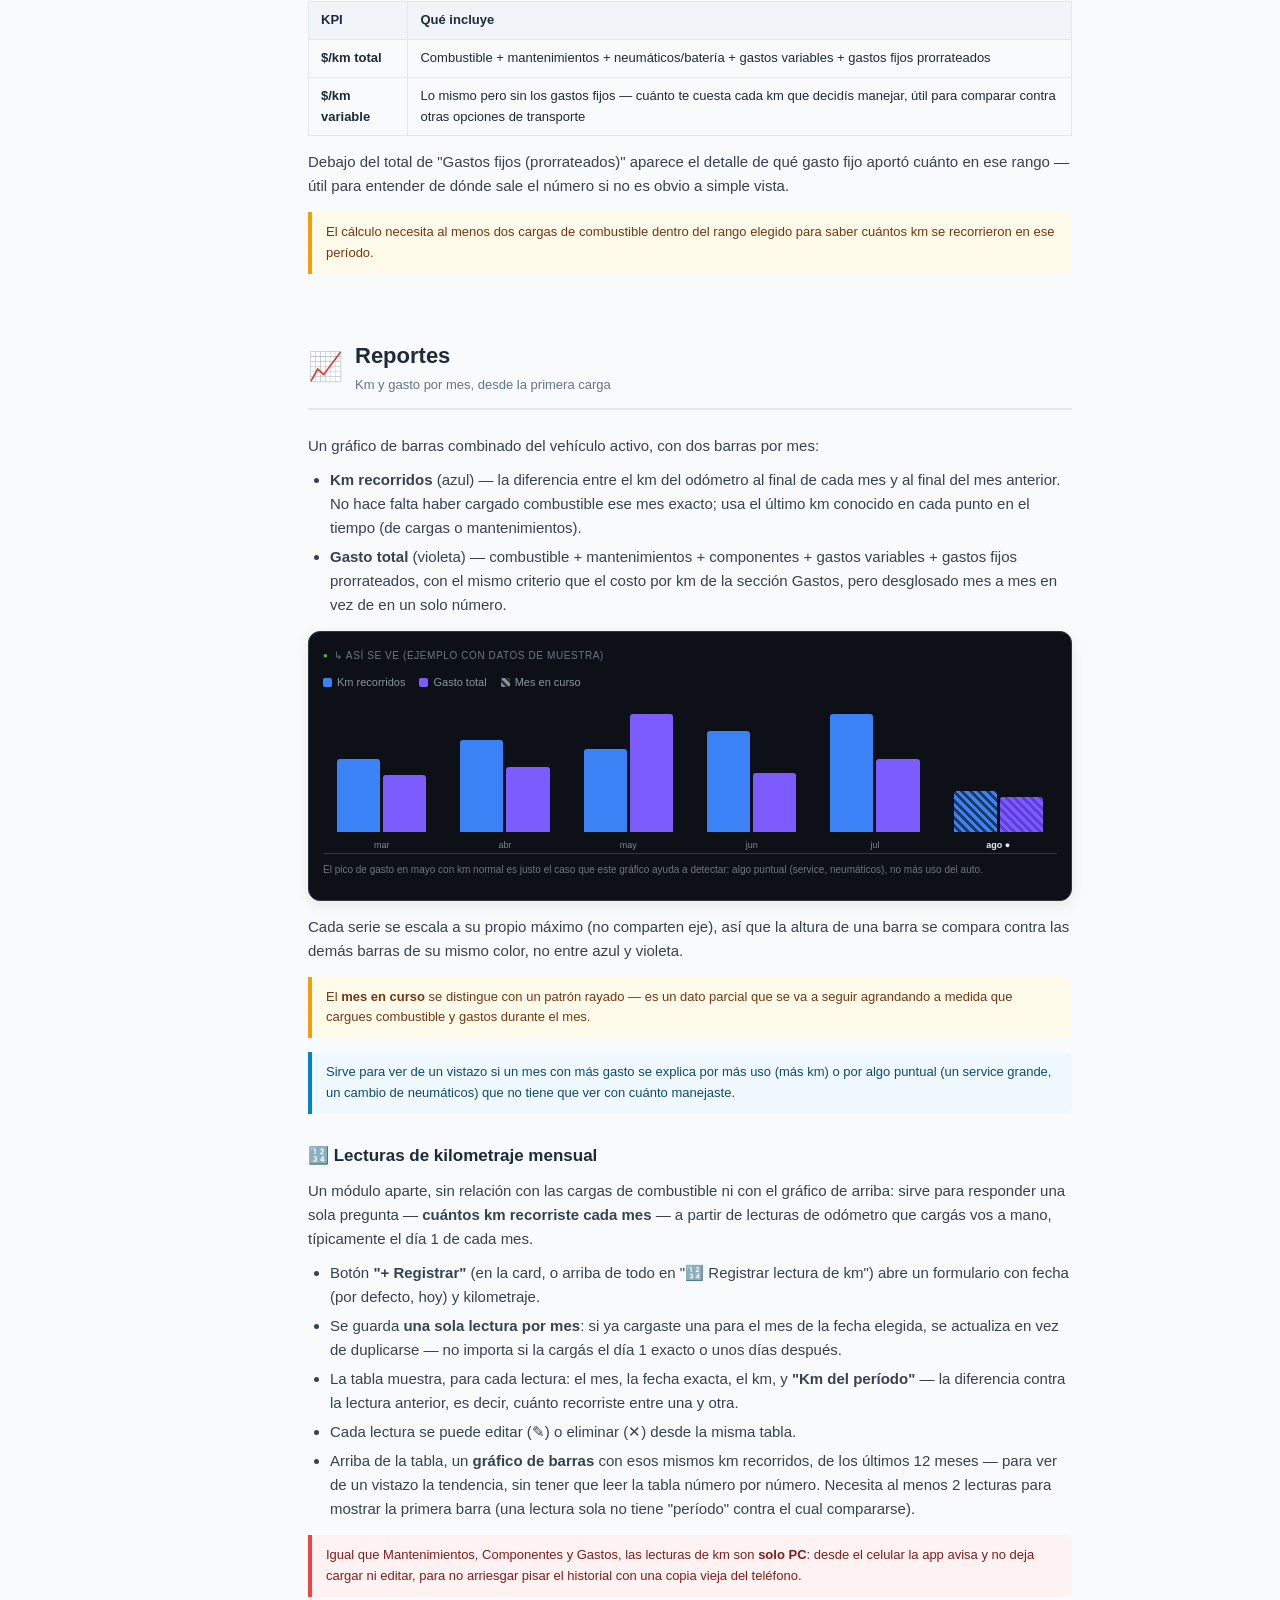
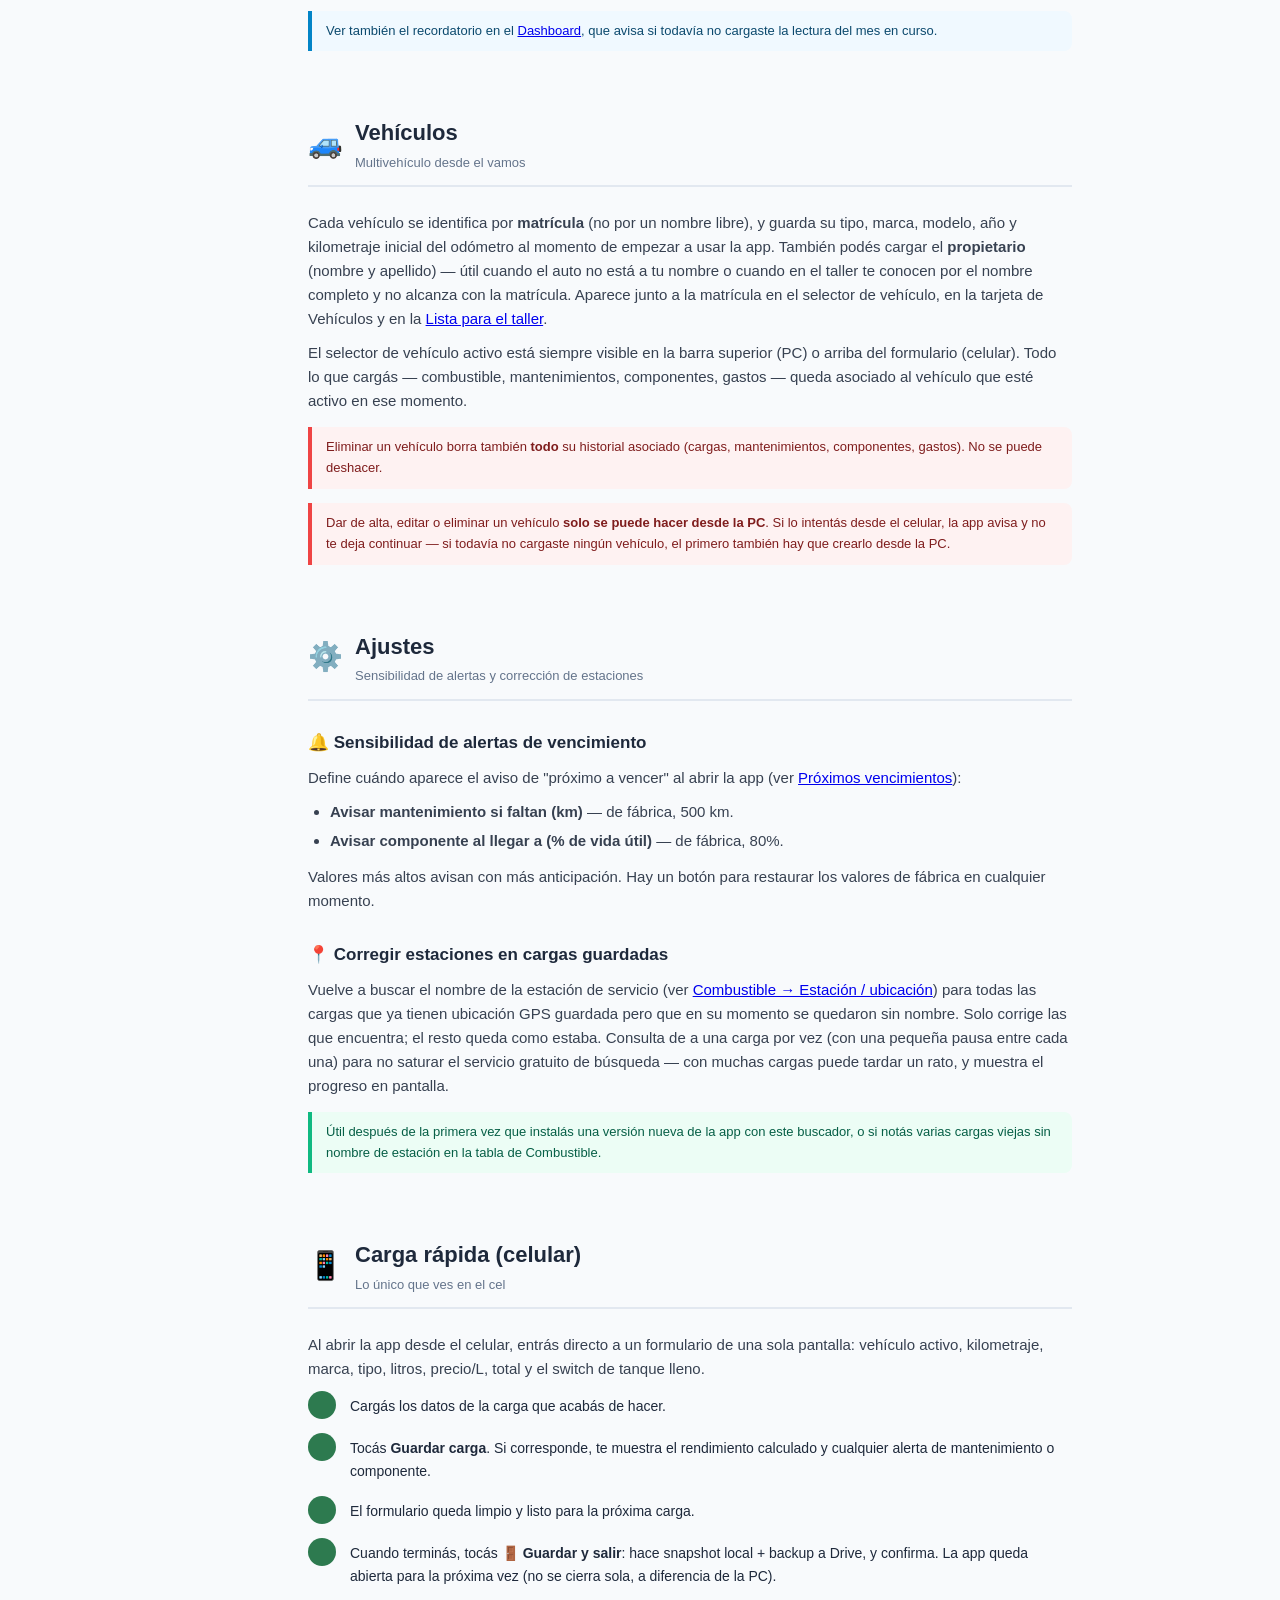
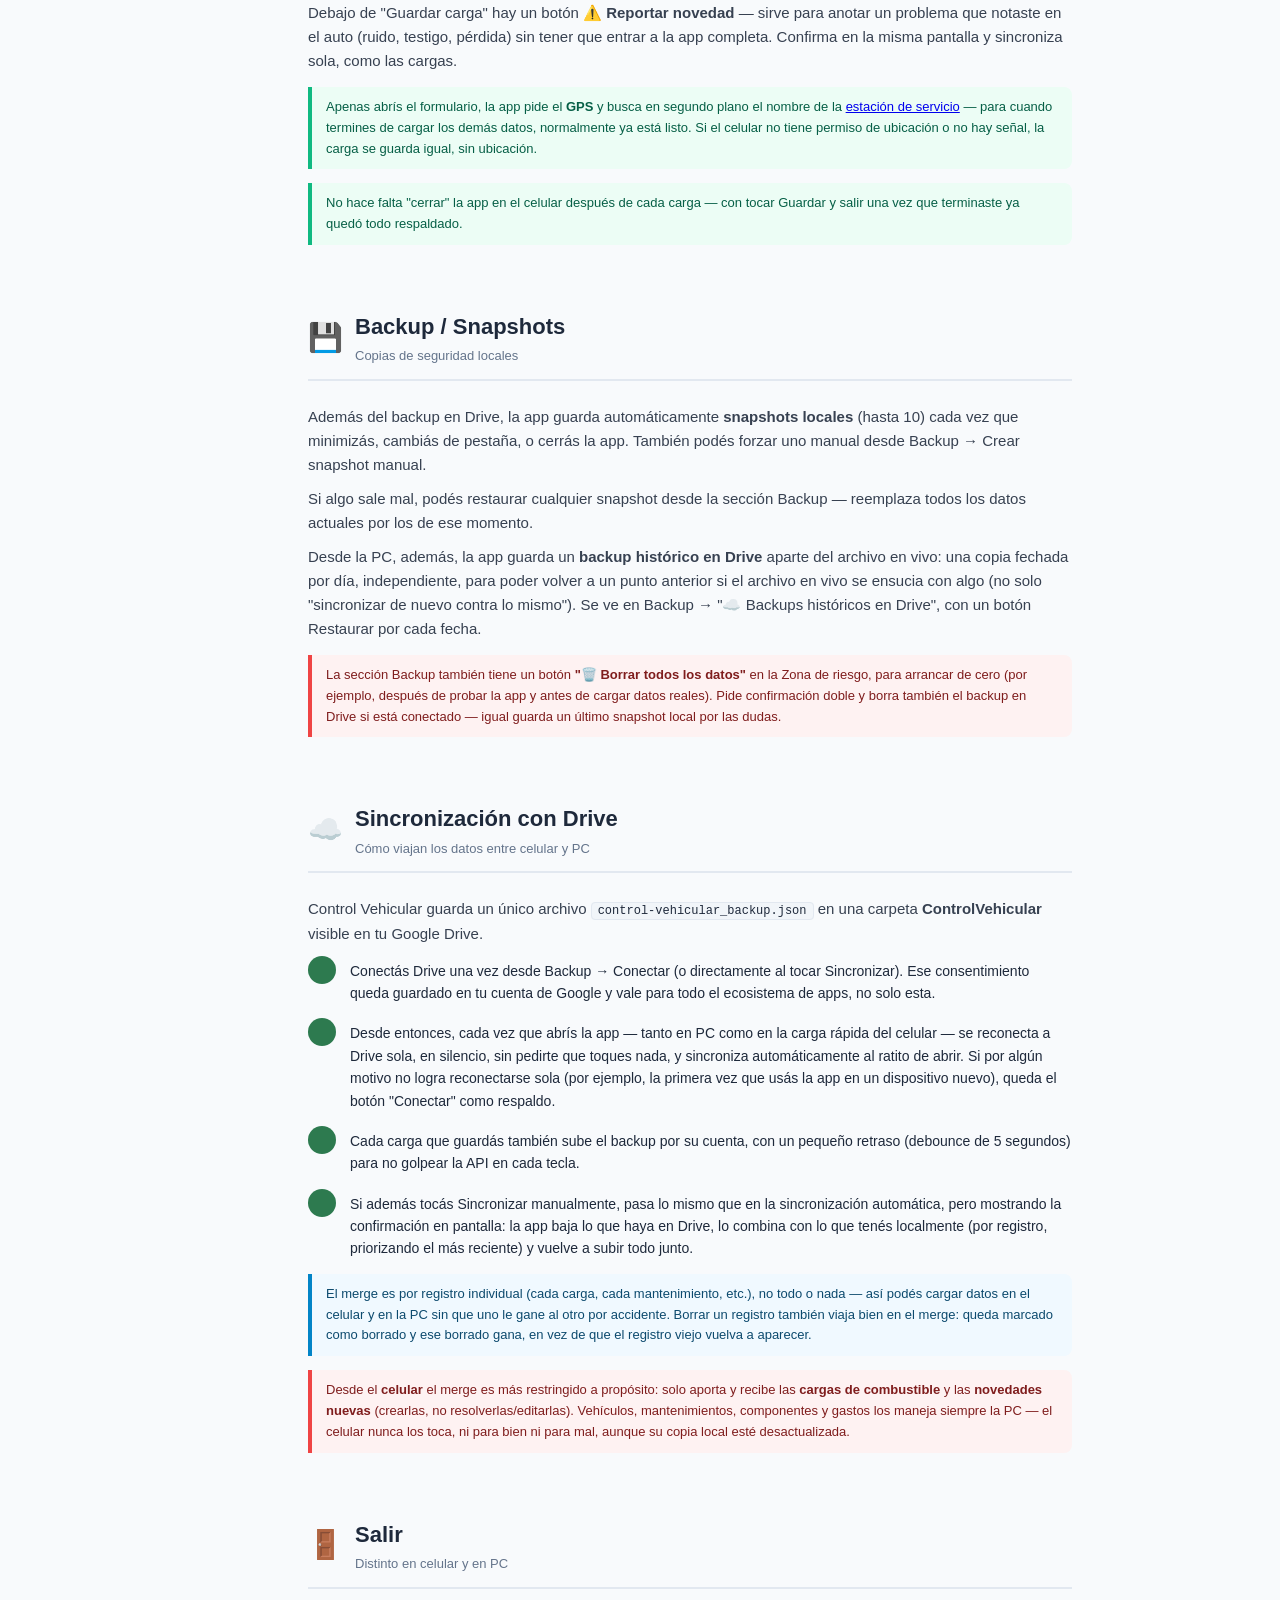
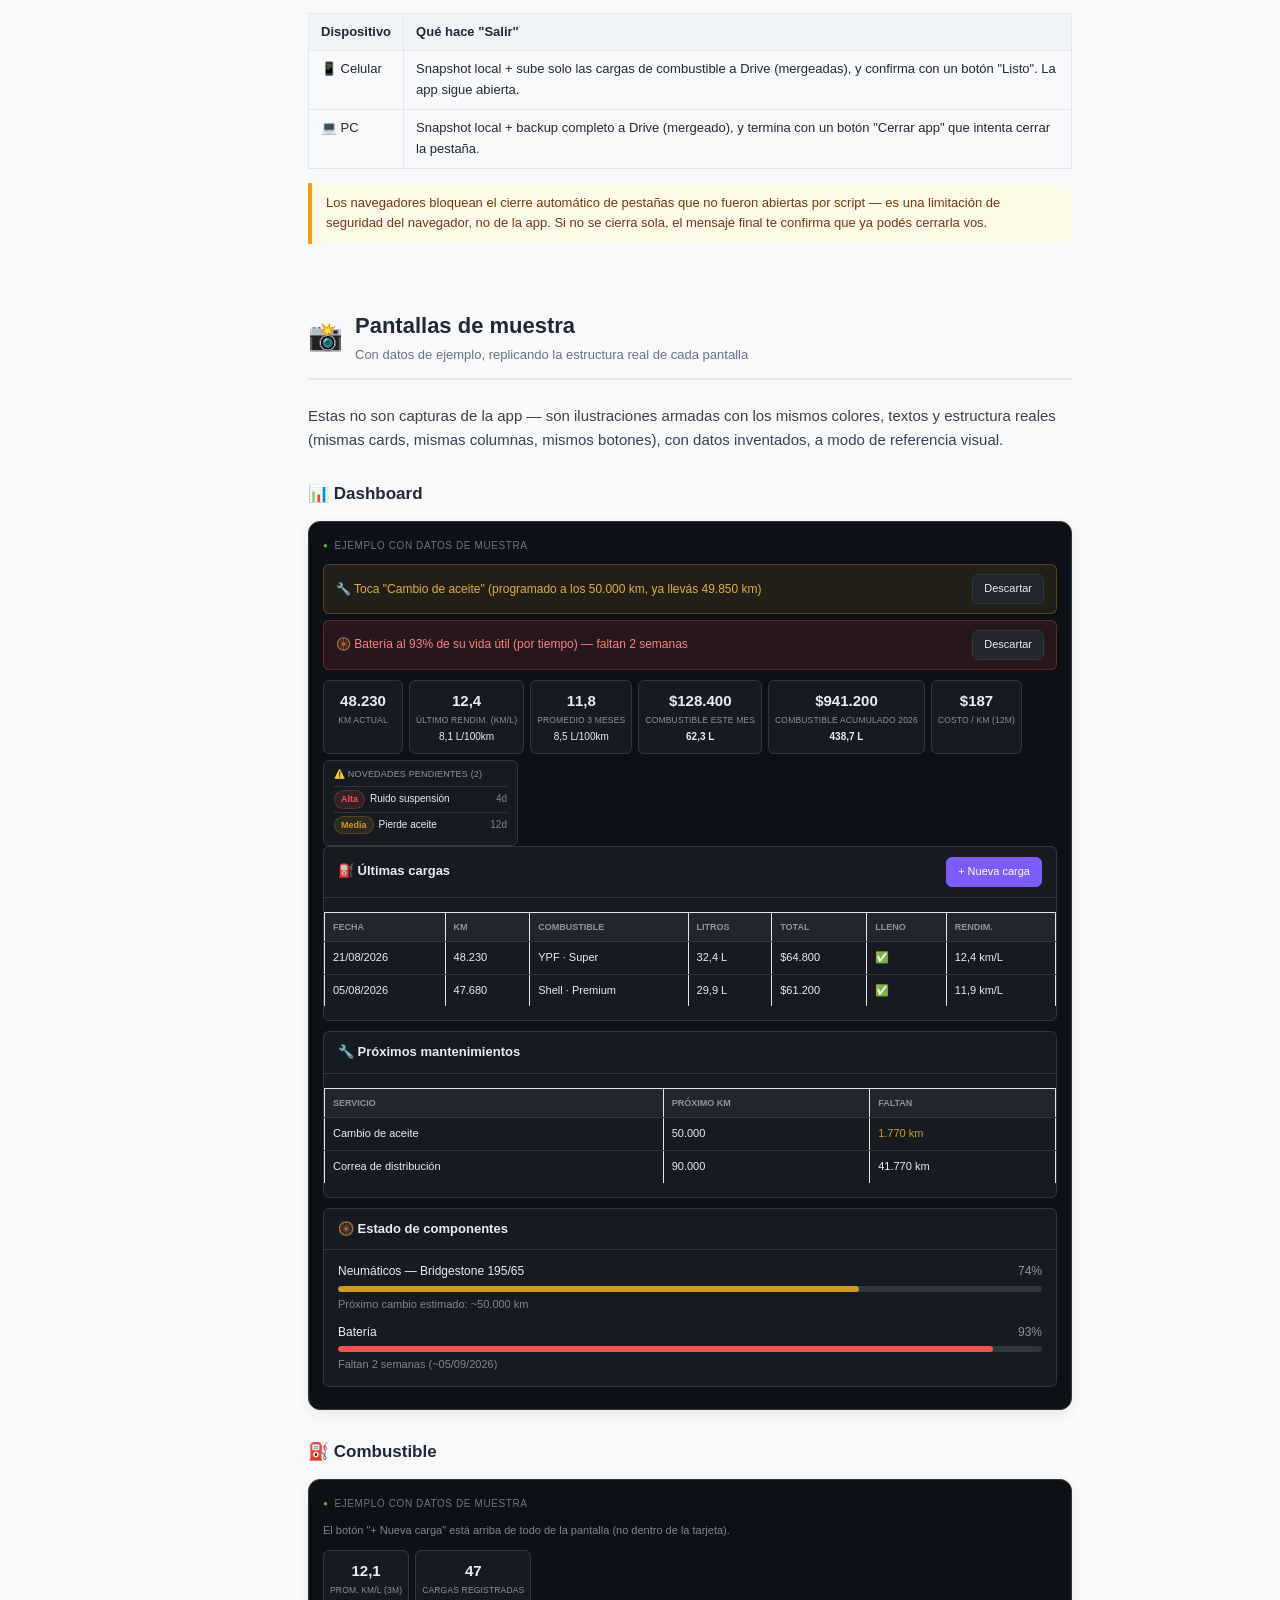
==== commit fc746dae: "v1.04-dev: grafico de km recorridos por mes segun lecturas de km (ultimos 12 meses)" ====
--- a/instructivo.html
+++ b/instructivo.html
@@ -748,6 +748,7 @@
       <li>Se guarda <b>una sola lectura por mes</b>: si ya cargaste una para el mes de la fecha elegida, se actualiza en vez de duplicarse — no importa si la cargás el día 1 exacto o unos días después.</li>
       <li>La tabla muestra, para cada lectura: el mes, la fecha exacta, el km, y <b>"Km del período"</b> — la diferencia contra la lectura anterior, es decir, cuánto recorriste entre una y otra.</li>
       <li>Cada lectura se puede editar (✎) o eliminar (✕) desde la misma tabla.</li>
+      <li>Arriba de la tabla, un <b>gráfico de barras</b> con esos mismos km recorridos, de los últimos 12 meses — para ver de un vistazo la tendencia, sin tener que leer la tabla número por número. Necesita al menos 2 lecturas para mostrar la primera barra (una lectura sola no tiene "período" contra el cual compararse).</li>
     </ul>
     <div class="warning">Igual que Mantenimientos, Componentes y Gastos, las lecturas de km son <b>solo PC</b>: desde el celular la app avisa y no deja cargar ni editar, para no arriesgar pisar el historial con una copia vieja del teléfono.</div>
     <div class="info">Ver también el recordatorio en el <a href="#dashboard">Dashboard</a>, que avisa si todavía no cargaste la lectura del mes en curso.</div>
@@ -1040,6 +1041,10 @@
         <div class="demo-ch"><div class="demo-ct">🔢 Lecturas de kilometraje mensual</div><span class="demo-btn demo-btn-p">+ Registrar</span></div>
         <div class="demo-card-body">
           <p style="font-size:12px;color:#8b949e;margin-bottom:12px">Registrá el km el día 1 de cada mes (o cualquier día cercano) y acá vas a ver cuánto recorriste cada mes, independiente de las cargas de combustible.</p>
+          <div class="barchart-combo" style="margin-bottom:16px">
+            <div class="barchart-combo-col"><div class="barchart-combo-bars"><div class="barchart-combo-bar barchart-combo-bar-km" style="height:100%" title="1.310 km"></div></div><div class="barchart-combo-label">jul 26</div></div>
+            <div class="barchart-combo-col"><div class="barchart-combo-bars"><div class="barchart-combo-bar barchart-combo-bar-km" style="height:90%" title="1.180 km"></div></div><div class="barchart-combo-label">ago 26</div></div>
+          </div>
           <table class="demo-table">
             <thead><tr><th>Mes</th><th>Fecha</th><th>Km</th><th>Km del período</th><th></th></tr></thead>
             <tbody>
@@ -1053,10 +1058,10 @@
     </div>
 
     <h2>📱 Carga rápida (celular)</h2>
-    <p style="font-size:12px;color:#64748b;margin-bottom:6px">🖱️ Los campos <b>Marca</b>, <b>Tipo</b> y el switch de tanque lleno de este ejemplo funcionan de verdad — probalos. No guardan nada, es solo para que veas cómo se ven las opciones.</p>
-    <div class="screenshot-frame" style="display:flex;justify-content:center">
+    <p style="font-size:12px;color:#64748b;margin-bottom:6px">🖱️ Los campos <b>Marca</b>, <b>Tipo</b>, <b>Litros</b>, <b>$/Litro</b>, <b>Total pagado</b> y el switch de tanque lleno de este ejemplo funcionan de verdad — probalos. Litros/$/Litro/Total se calculan solos entre sí (igual que en la app: con 2 de los 3 completos, calcula el tercero). No guardan nada, es solo para que veas cómo se comporta el formulario.</p>
+    <div class="screenshot-frame" style="display:flex;justify-content:center;background:transparent;border:none;box-shadow:none;padding:0">
       <div style="width:100%">
-        <div class="screenshot-label" style="justify-content:center">Ejemplo con datos de muestra</div>
+        <div class="screenshot-label" style="justify-content:center;color:#475569">Ejemplo con datos de muestra</div>
         <div class="demo-phone">
           <div class="demo-phone-notch"></div>
           <div class="demo-vr-top">
@@ -1076,10 +1081,10 @@
               </select></div>
             </div>
             <div class="demo-vr-row">
-              <div class="demo-vr-fg"><label>Litros</label><div class="demo-vr-input">32,4</div></div>
-              <div class="demo-vr-fg"><label>$ / Litro</label><div class="demo-vr-input">$2.000</div></div>
+              <div class="demo-vr-fg"><label>Litros</label><input type="number" step="0.01" class="demo-vr-input" id="demo-vr-litros" value="32.4" oninput="demoRecalcularCarga('litros')" style="width:100%;font-family:inherit"></div>
+              <div class="demo-vr-fg"><label>$ / Litro</label><input type="number" step="0.01" class="demo-vr-input" id="demo-vr-costo" value="2000" oninput="demoRecalcularCarga('costo')" style="width:100%;font-family:inherit"></div>
             </div>
-            <div class="demo-vr-fg"><label>Total pagado</label><div class="demo-vr-input">$64.800</div></div>
+            <div class="demo-vr-fg"><label>Total pagado</label><input type="number" step="0.01" class="demo-vr-input" id="demo-vr-totalpagado" value="64800" oninput="demoRecalcularCarga('total')" style="width:100%;font-family:inherit"></div>
             <div class="demo-vr-switch"><label>⛽ ¿Tanque lleno?</label><div class="demo-vr-switch-dot" onclick="this.classList.toggle('off')" title="Tocá para probar"></div></div>
             <div class="demo-vr-btn-main">Guardar carga</div>
           </div>
@@ -1100,8 +1105,11 @@
       </div>
     </div>
     <details class="changelog-toggle">
-      <summary>Ver las 95 versiones</summary>
+      <summary>Ver las 98 versiones</summary>
       <div class="changelog-list">
+        <div class="changelog-row"><span class="cl-ver">v1.04</span><span class="cl-date">2026-08-22</span><span class="cl-desc">Gráfico de barras con los km recorridos por mes (últimos 12 meses) en la card de Lecturas de kilometraje, calculado directo de las lecturas — independiente del gráfico "Km y gasto por mes"</span></div>
+        <div class="changelog-row"><span class="cl-ver">v1.03</span><span class="cl-date">2026-08-22</span><span class="cl-desc">Quitar el fondo oscuro del marco que envuelve el mockup del celular (no la pantalla del celu en sí, que sigue oscura como la app real) — queda flotando sobre el fondo de la página</span></div>
+        <div class="changelog-row"><span class="cl-ver">v1.02</span><span class="cl-date">2026-08-22</span><span class="cl-desc">Simular en el mockup de Carga rápida el cálculo bidireccional real de litros/$/litro/total — con 2 completos calcula el tercero solo, igual que la app</span></div>
         <div class="changelog-row"><span class="cl-ver">v1.01</span><span class="cl-date">2026-08-22</span><span class="cl-desc">Más interactividad liviana en pantallas de muestra: "Descartar" oculta la alerta de verdad en el mockup del Dashboard, y las estaciones de Combustible son links reales a Google Maps (igual que en la app)</span></div>
         <div class="changelog-row"><span class="cl-ver">v1.00</span><span class="cl-date">2026-08-22</span><span class="cl-desc">Pantallas de muestra con interactividad liviana: Marca/Tipo en la carga rápida del celular ahora son selects reales (probables, sin guardar nada), el switch de tanque lleno se puede tocar, y las barras de vida útil muestran tooltip con el detalle exacto al pasar el mouse</span></div>
         <div class="changelog-row"><span class="cl-ver">v0.99</span><span class="cl-date">2026-08-22</span><span class="cl-desc">Fix visual: texto de las novedades en la card "Novedades pendientes" del mockup del Dashboard se veía en negro sobre fondo oscuro (sin color propio, heredaba el negro del documento) — corregido a blanco</span></div>
@@ -1212,6 +1220,29 @@
       a.classList.add('active');
     });
   });
+
+  // Simulación del cálculo bidireccional real de la app: si conocés 2 de los
+  // 3 campos (litros, $/litro, total), calcula el tercero solo — igual que
+  // recalcularCarga() en app.js. Puramente visual, no guarda nada.
+  function demoRecalcularCarga(campoEditado){
+    const elLitros = document.getElementById('demo-vr-litros');
+    const elCosto = document.getElementById('demo-vr-costo');
+    const elTotal = document.getElementById('demo-vr-totalpagado');
+    const litros = Number(elLitros.value);
+    const costo = Number(elCosto.value);
+    const total = Number(elTotal.value);
+    const tieneLitros = litros > 0;
+    const tieneCosto = costo > 0;
+    const tieneTotal = total > 0;
+
+    if(campoEditado !== 'total' && tieneLitros && tieneCosto){
+      elTotal.value = (litros*costo).toFixed(2);
+    } else if(campoEditado !== 'costo' && tieneLitros && tieneTotal){
+      elCosto.value = (total/litros).toFixed(2);
+    } else if(campoEditado !== 'litros' && tieneCosto && tieneTotal){
+      elLitros.value = (total/costo).toFixed(2);
+    }
+  }
 </script>
 </body>
 </html>
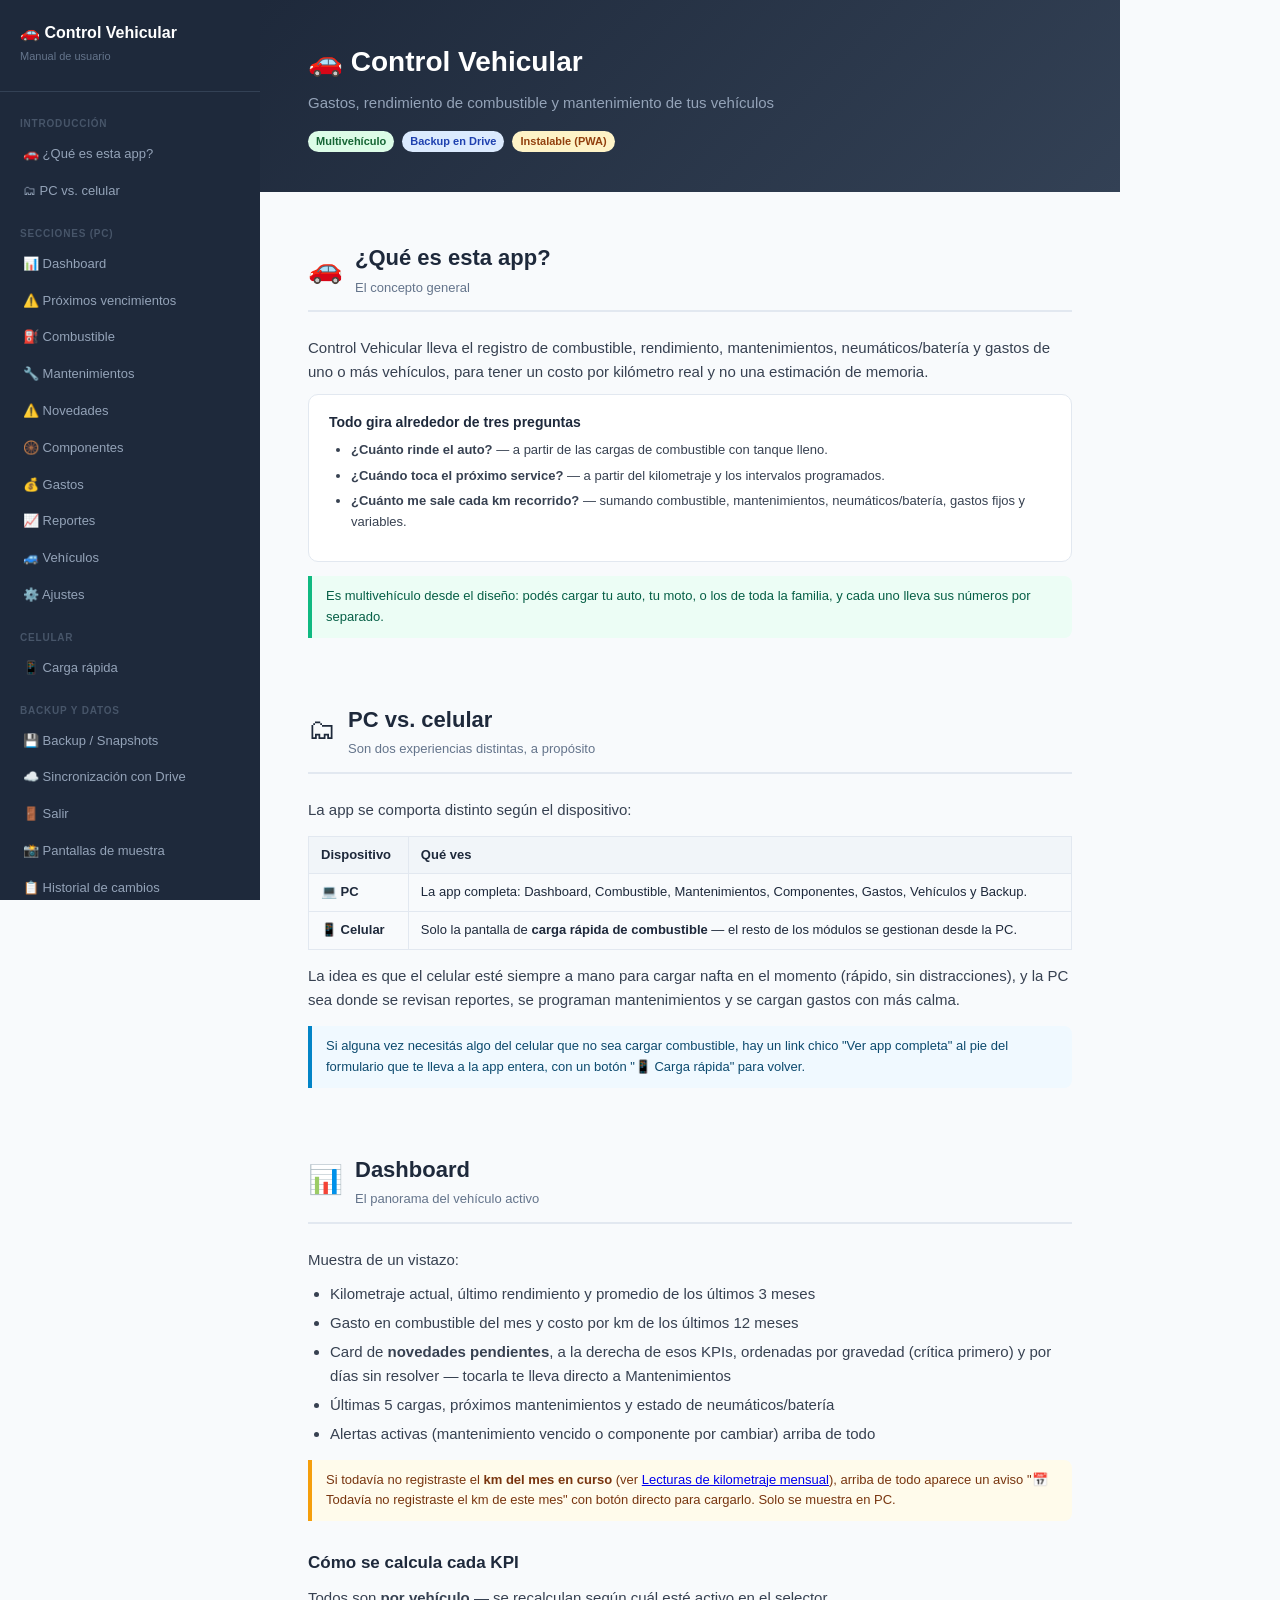
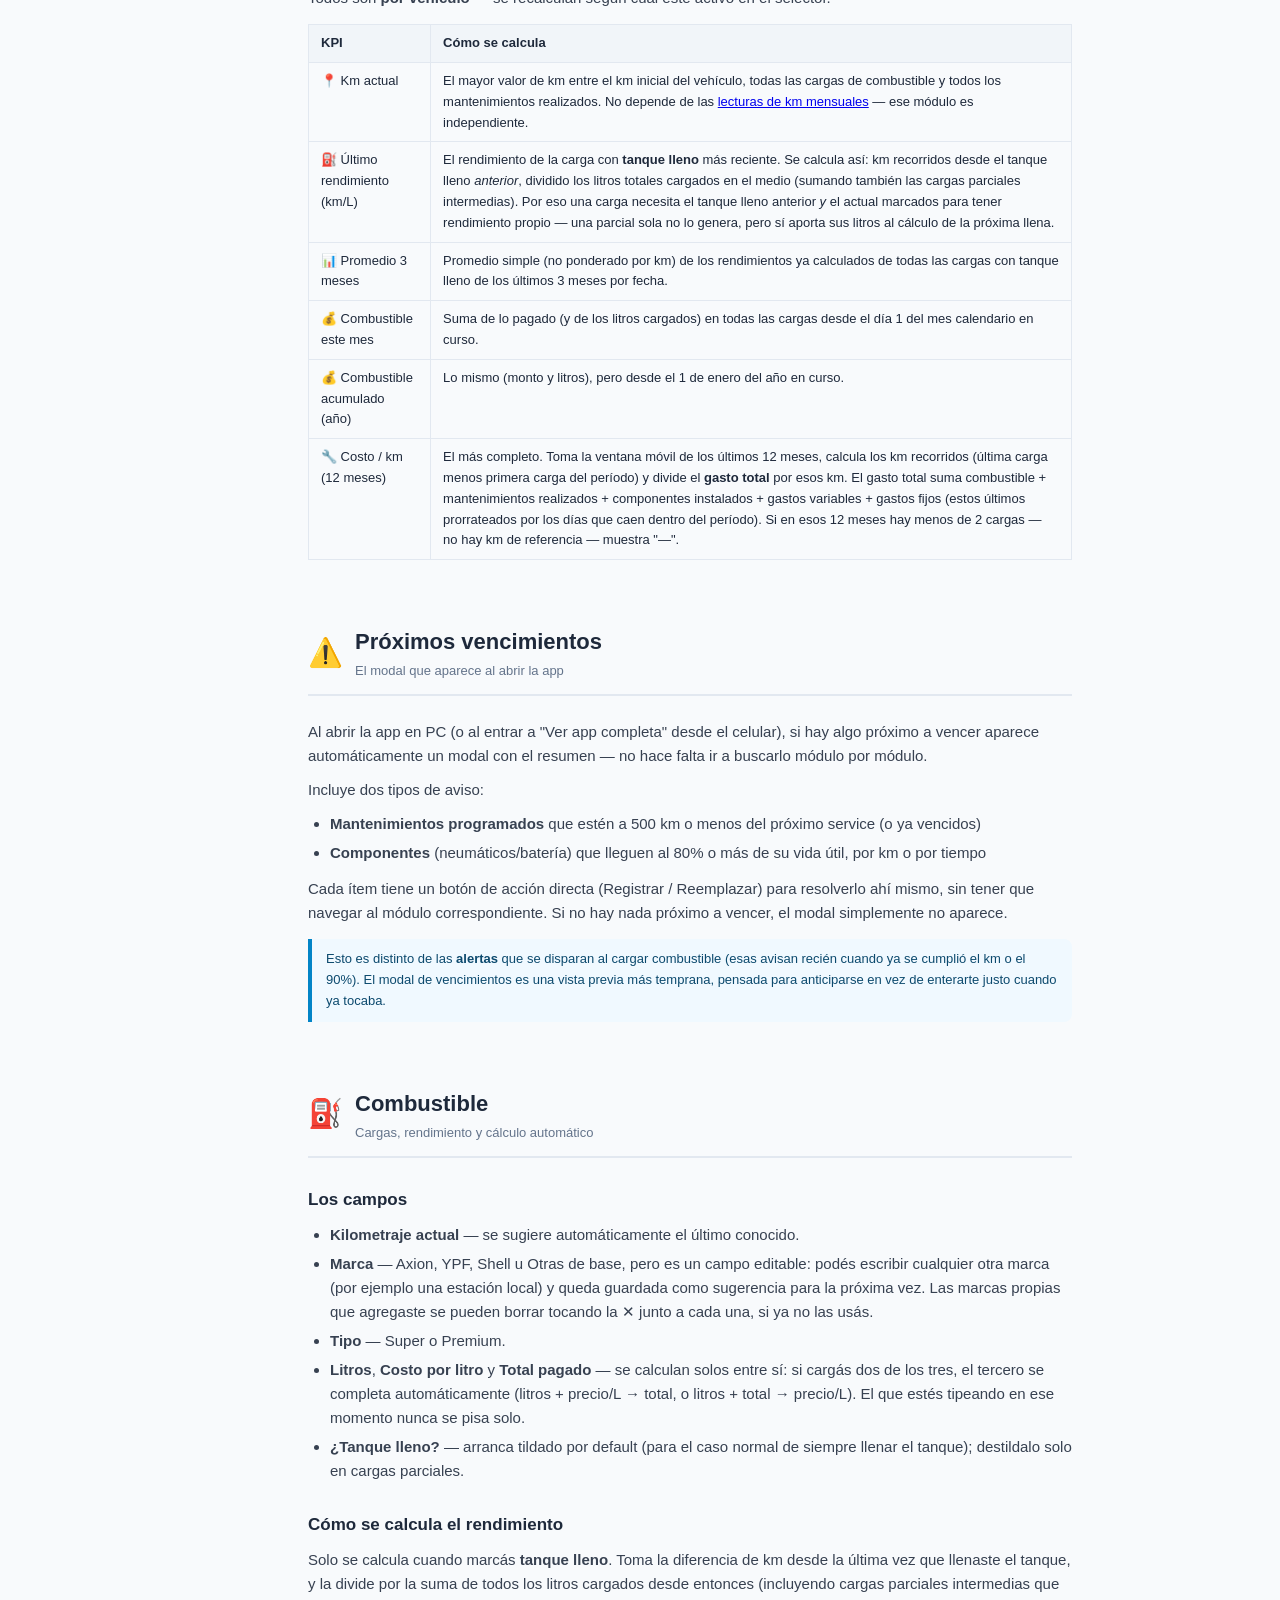
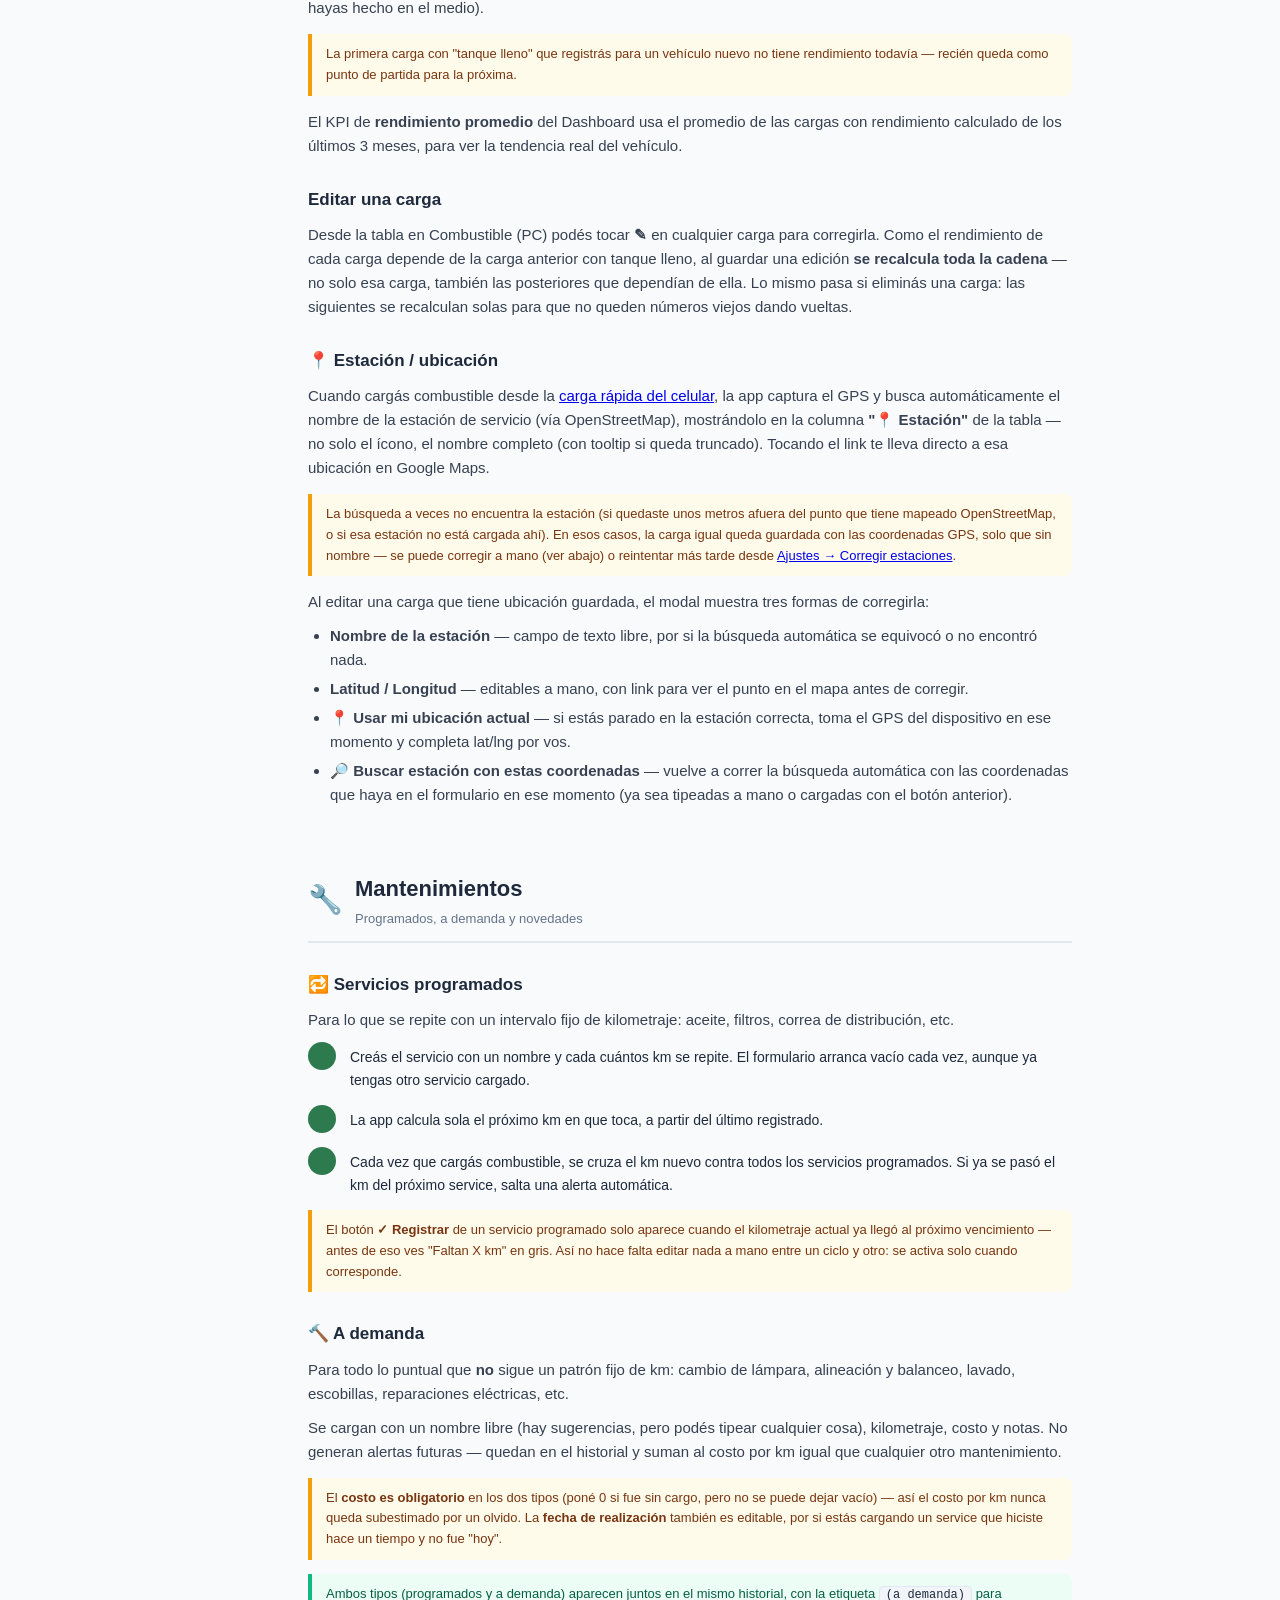
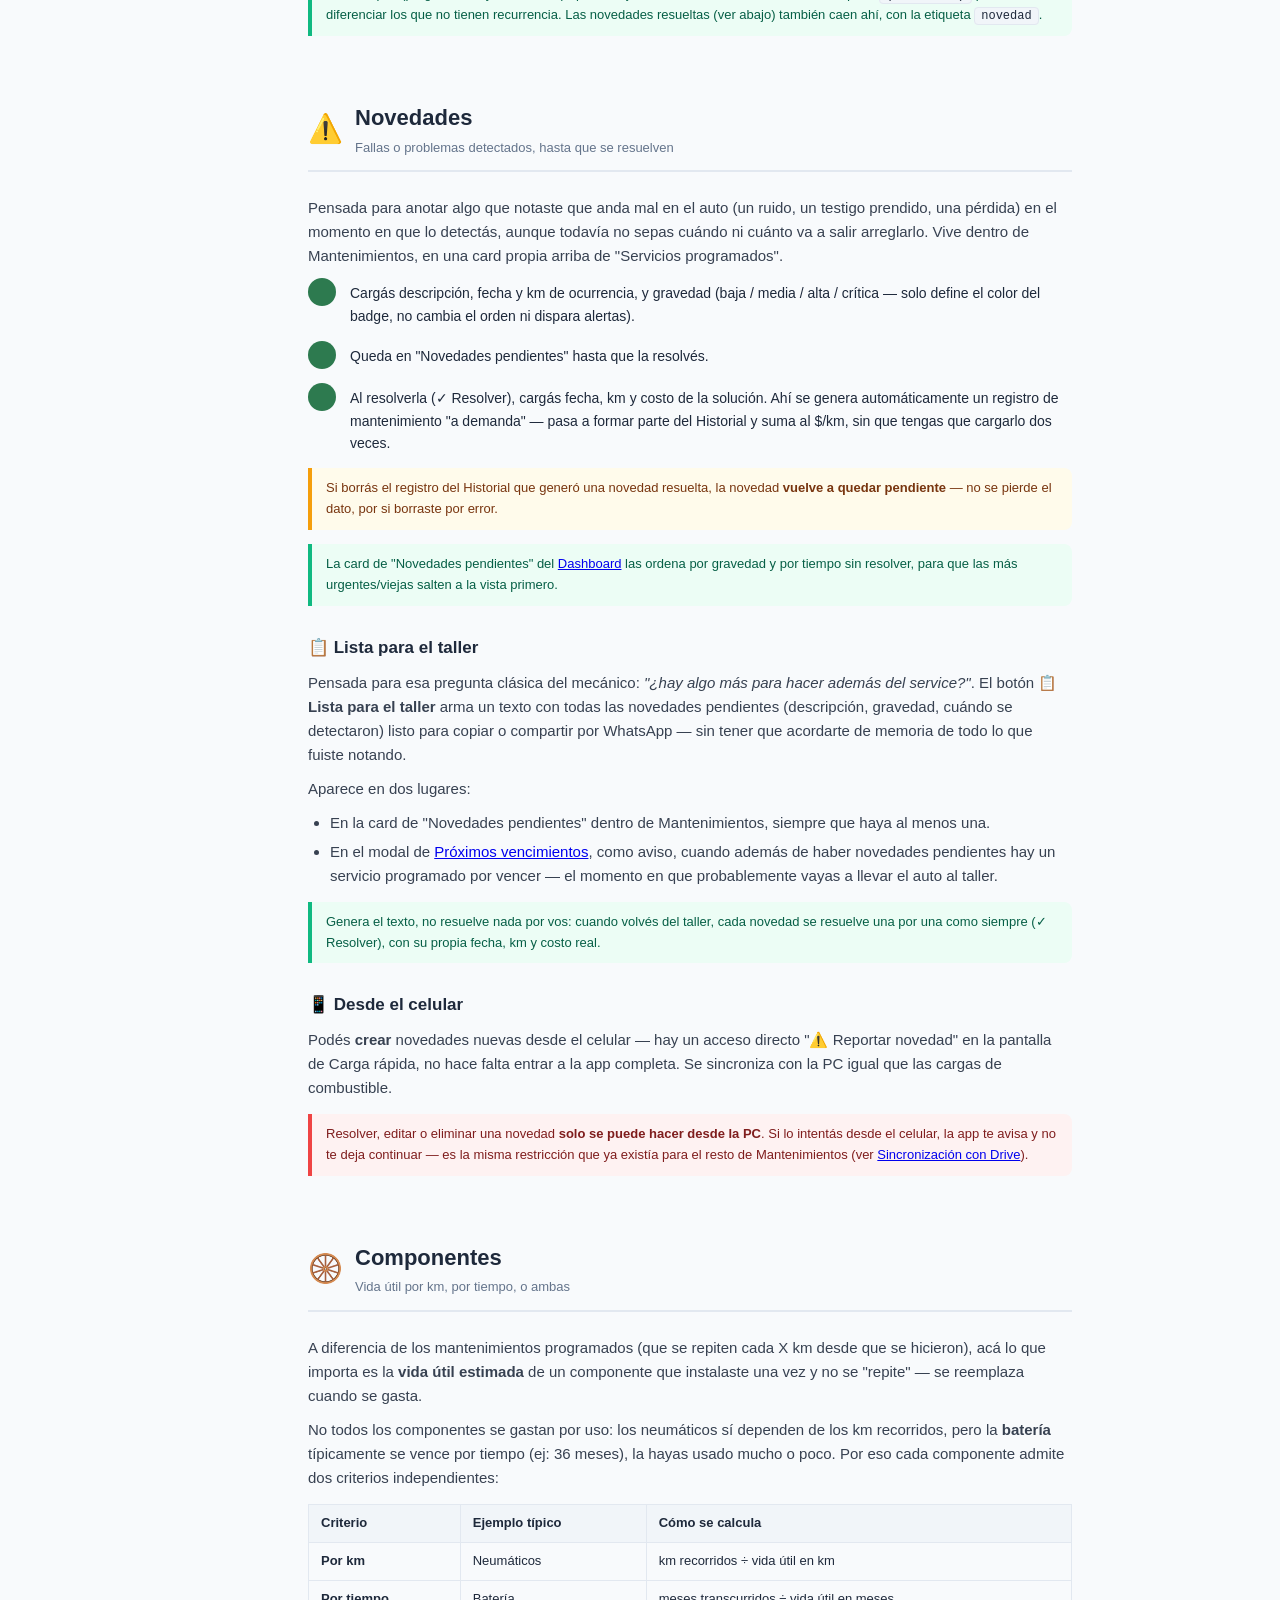
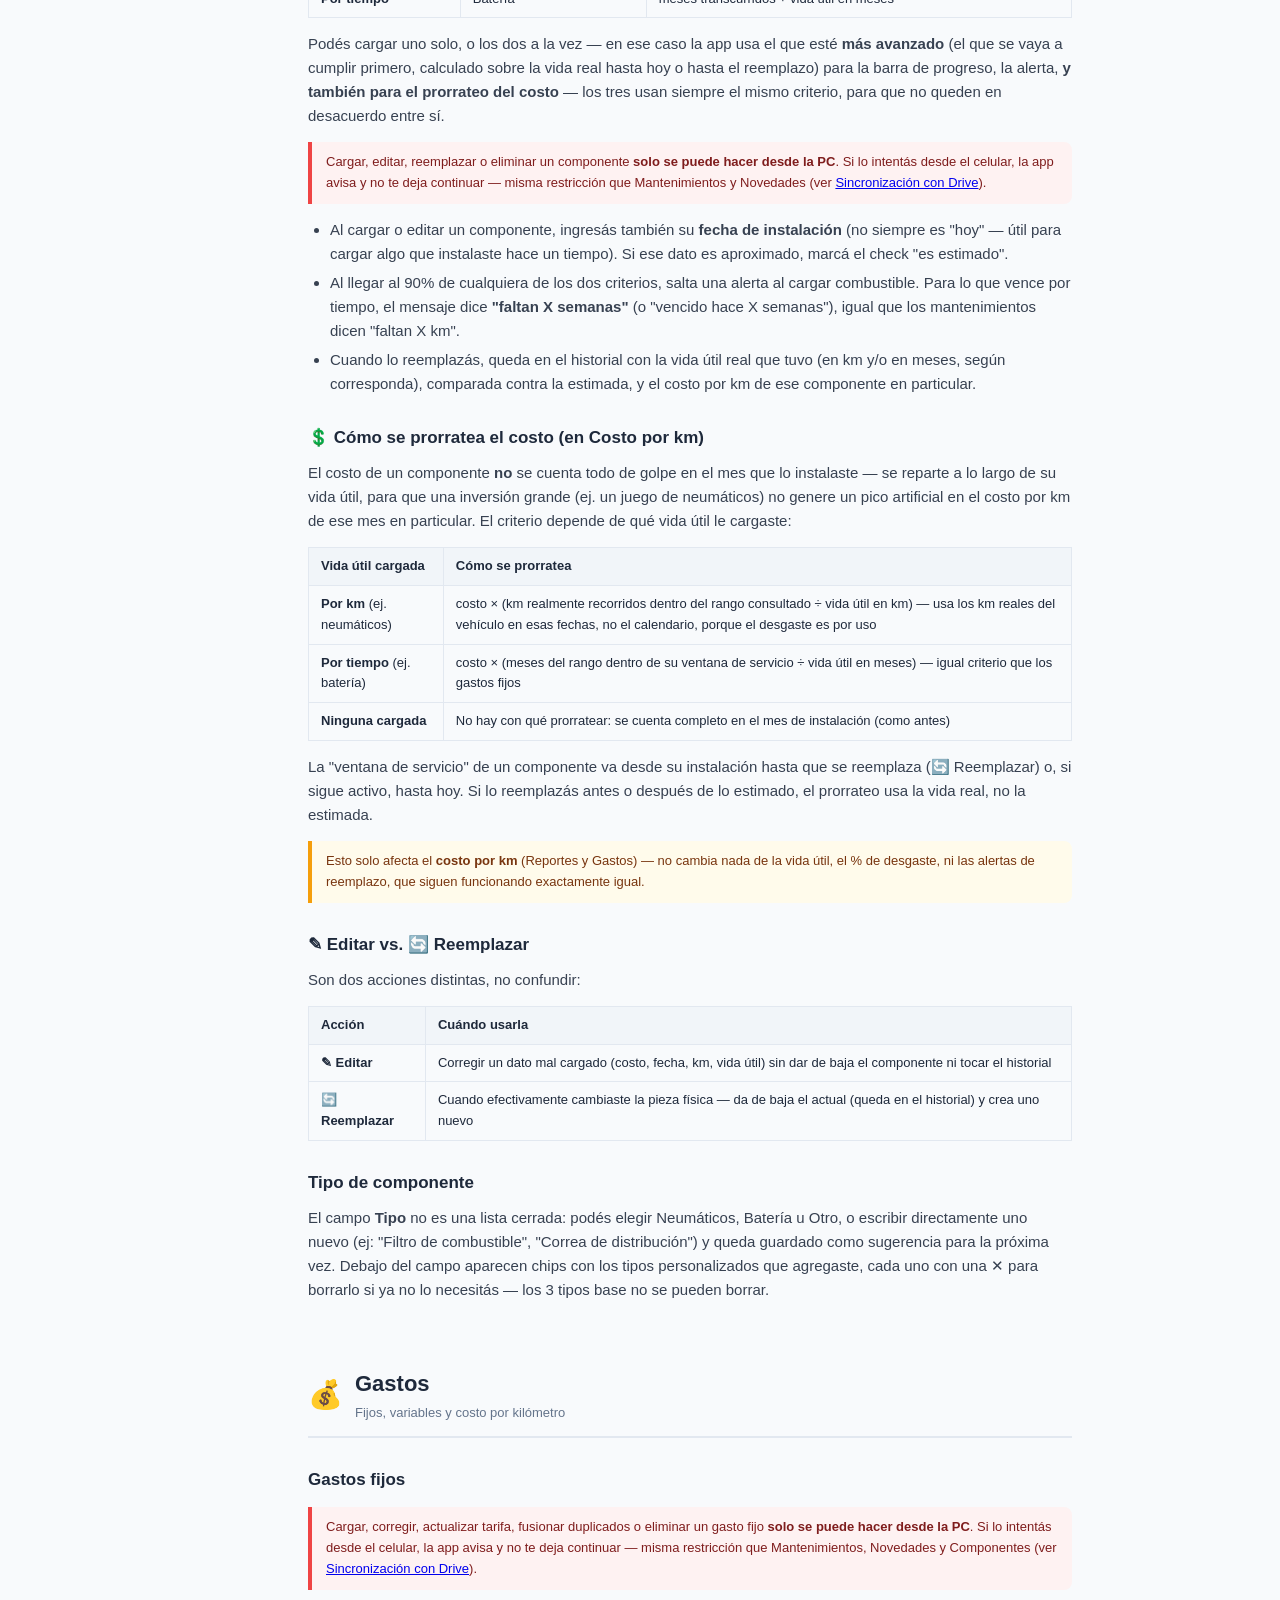
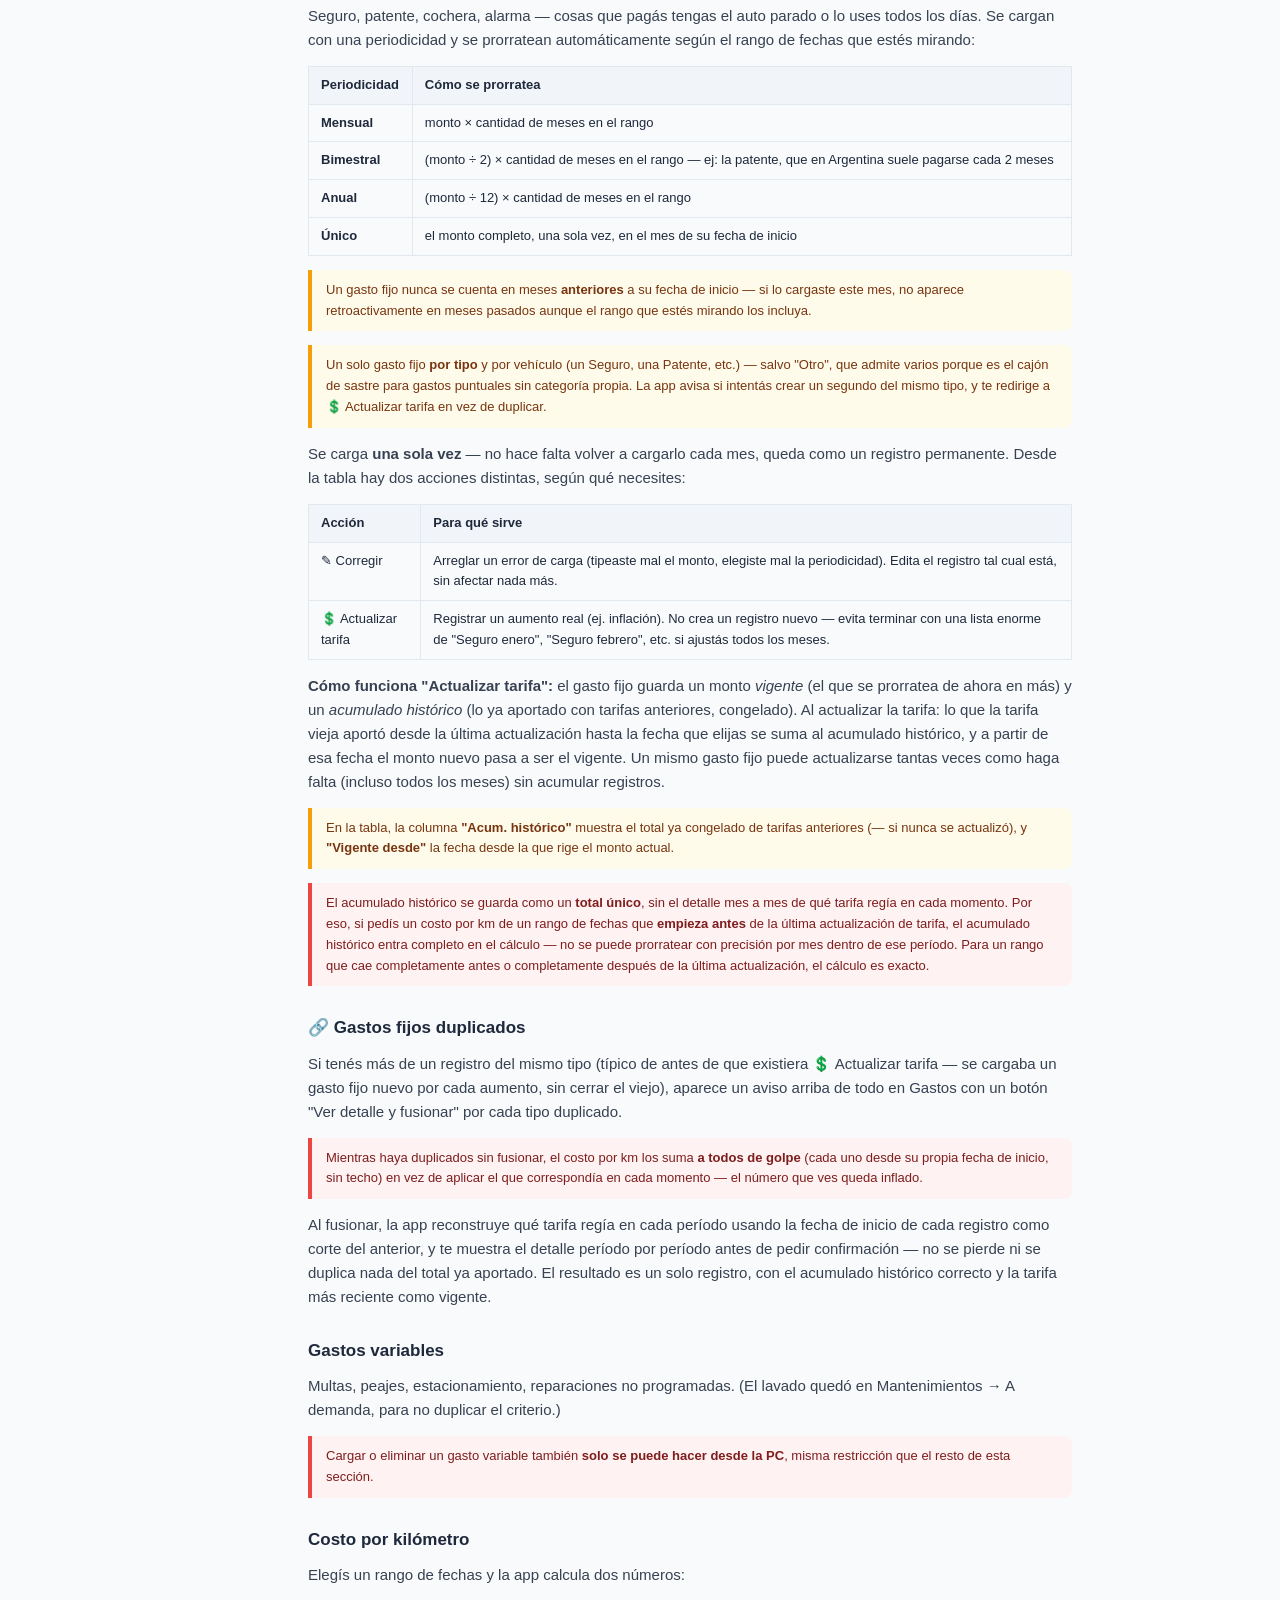
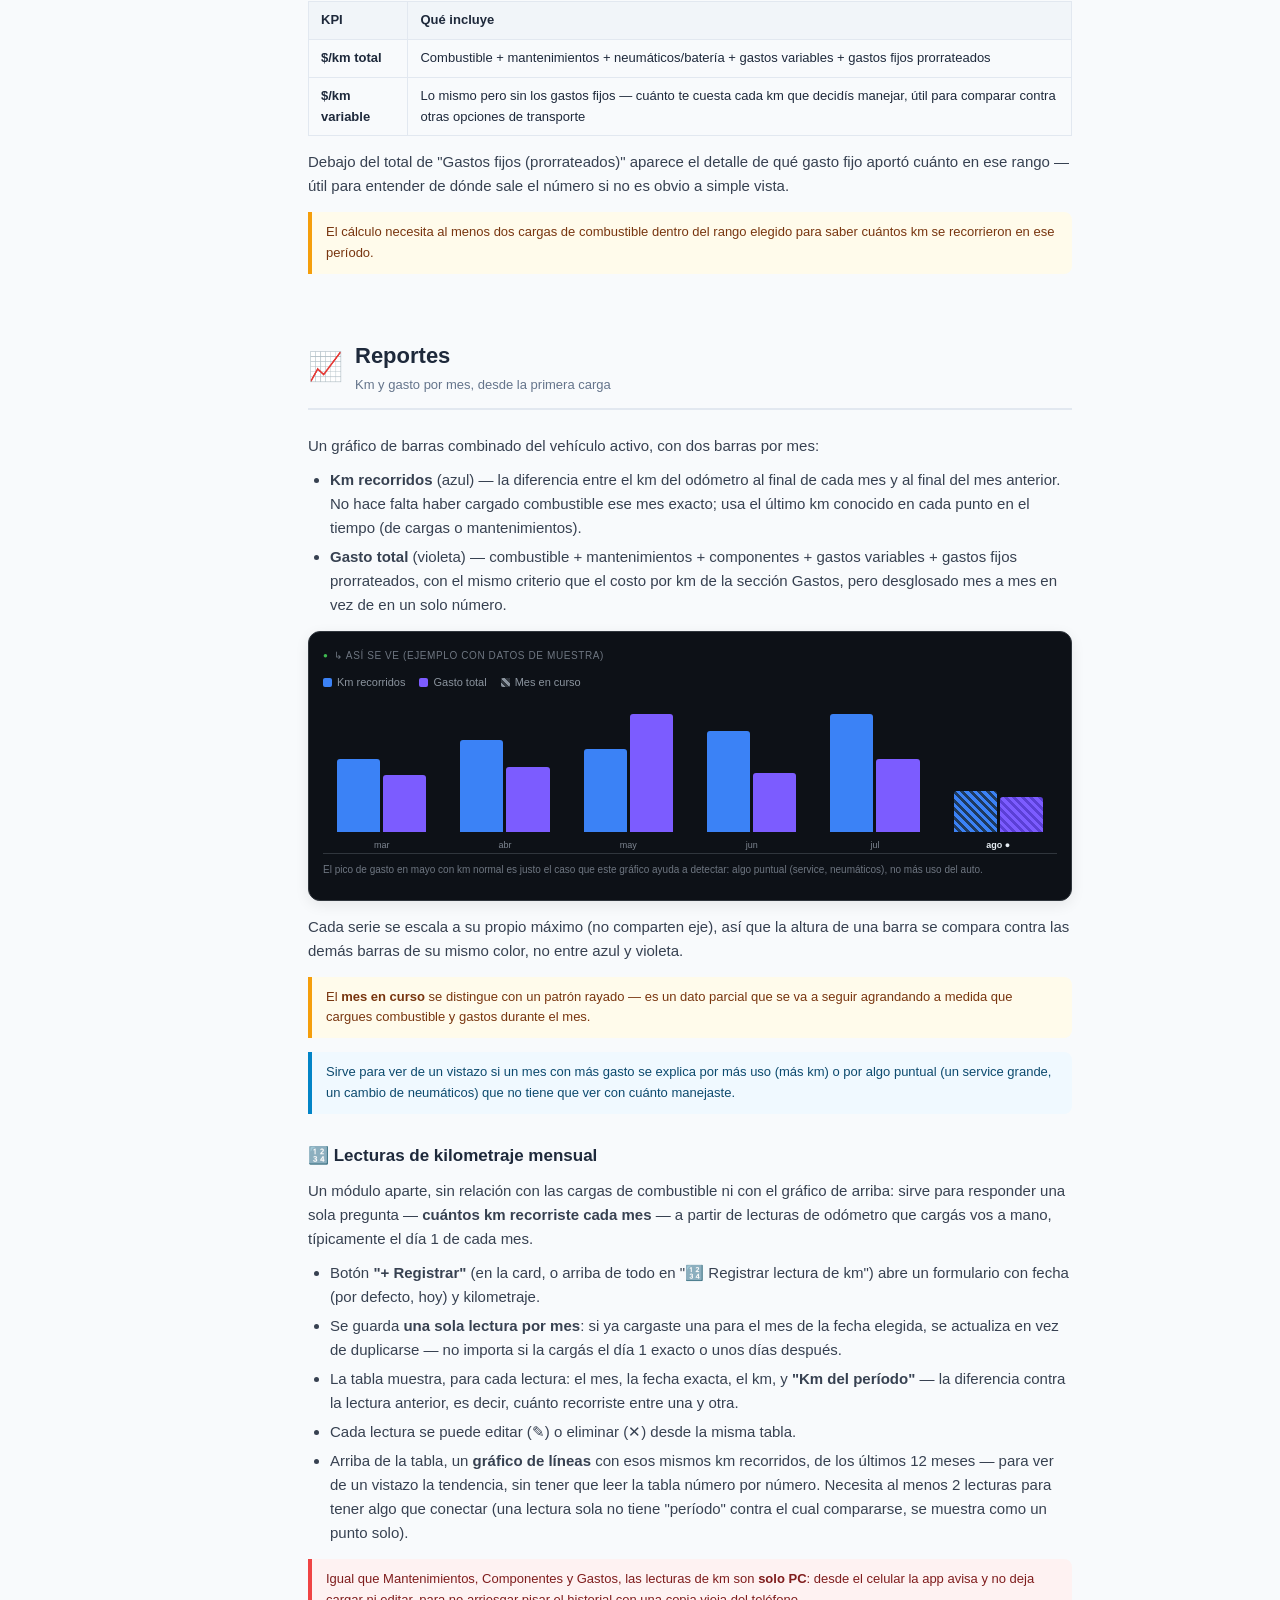
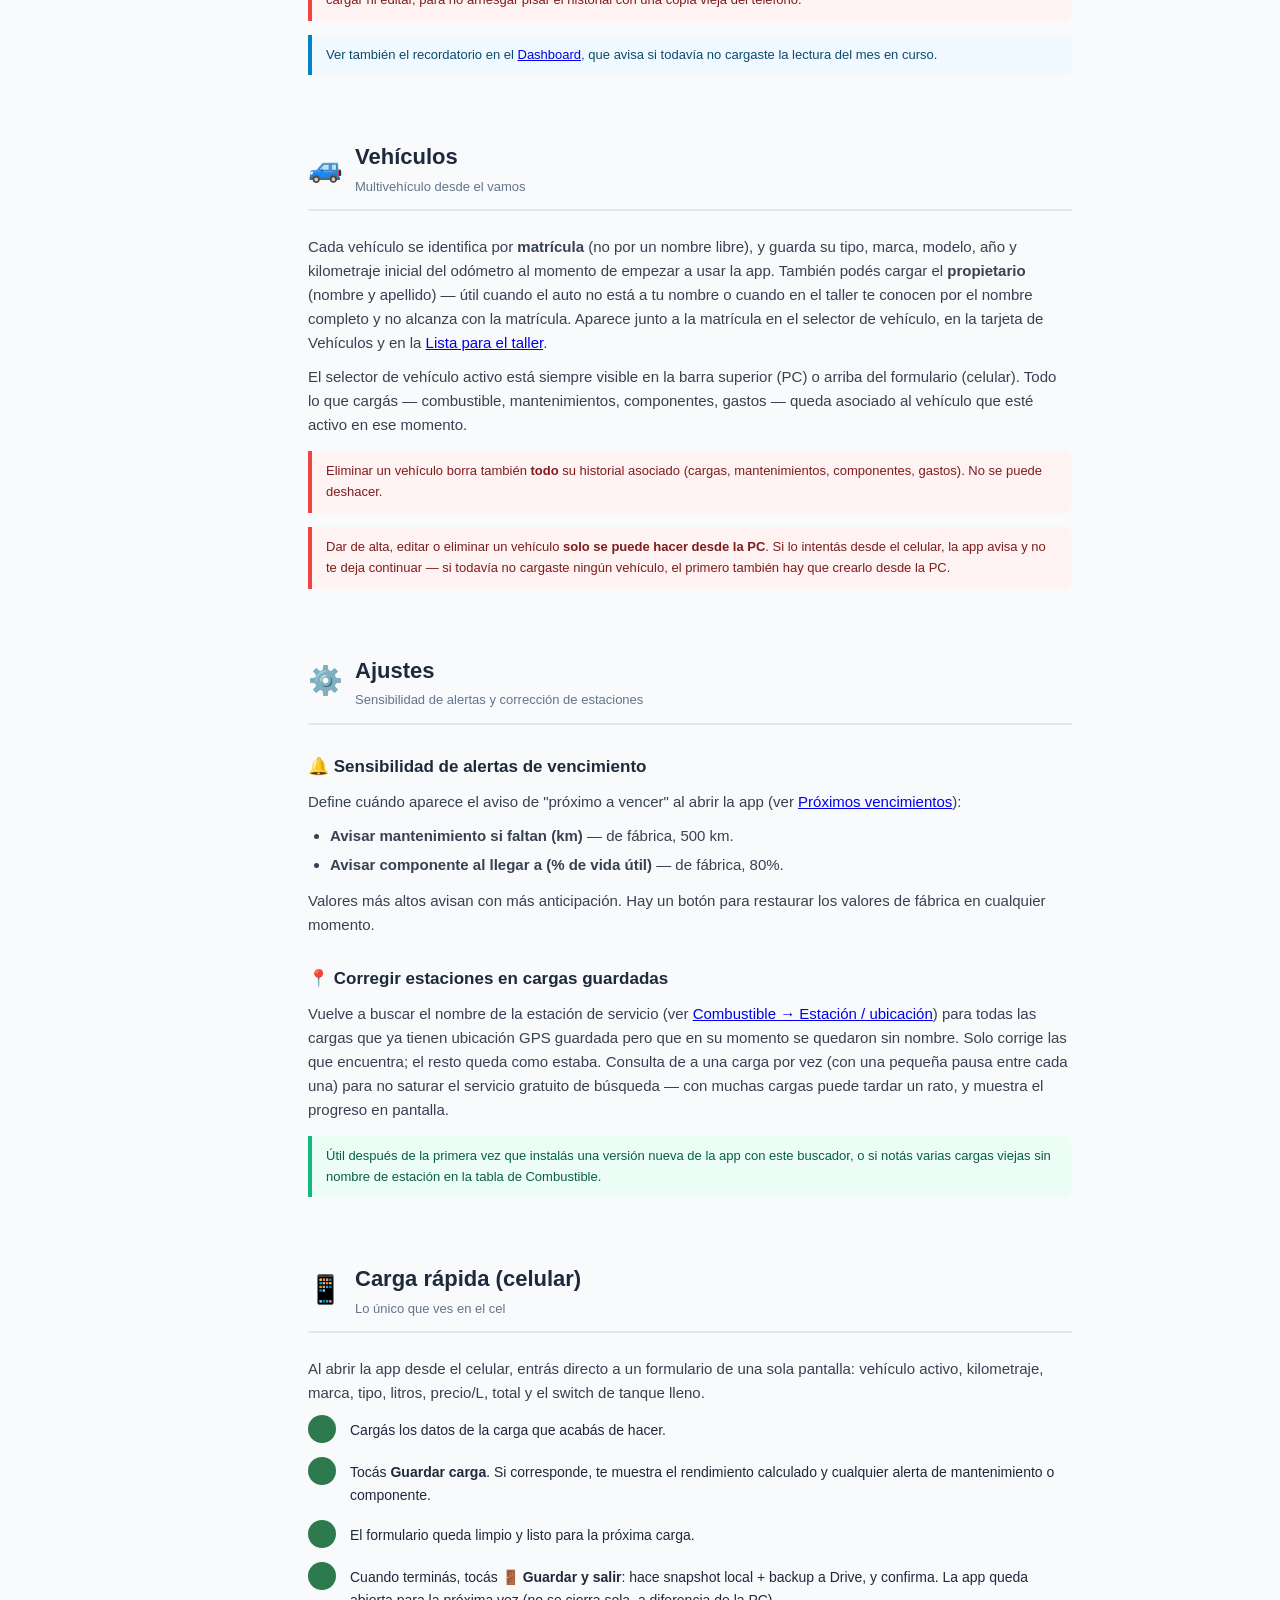
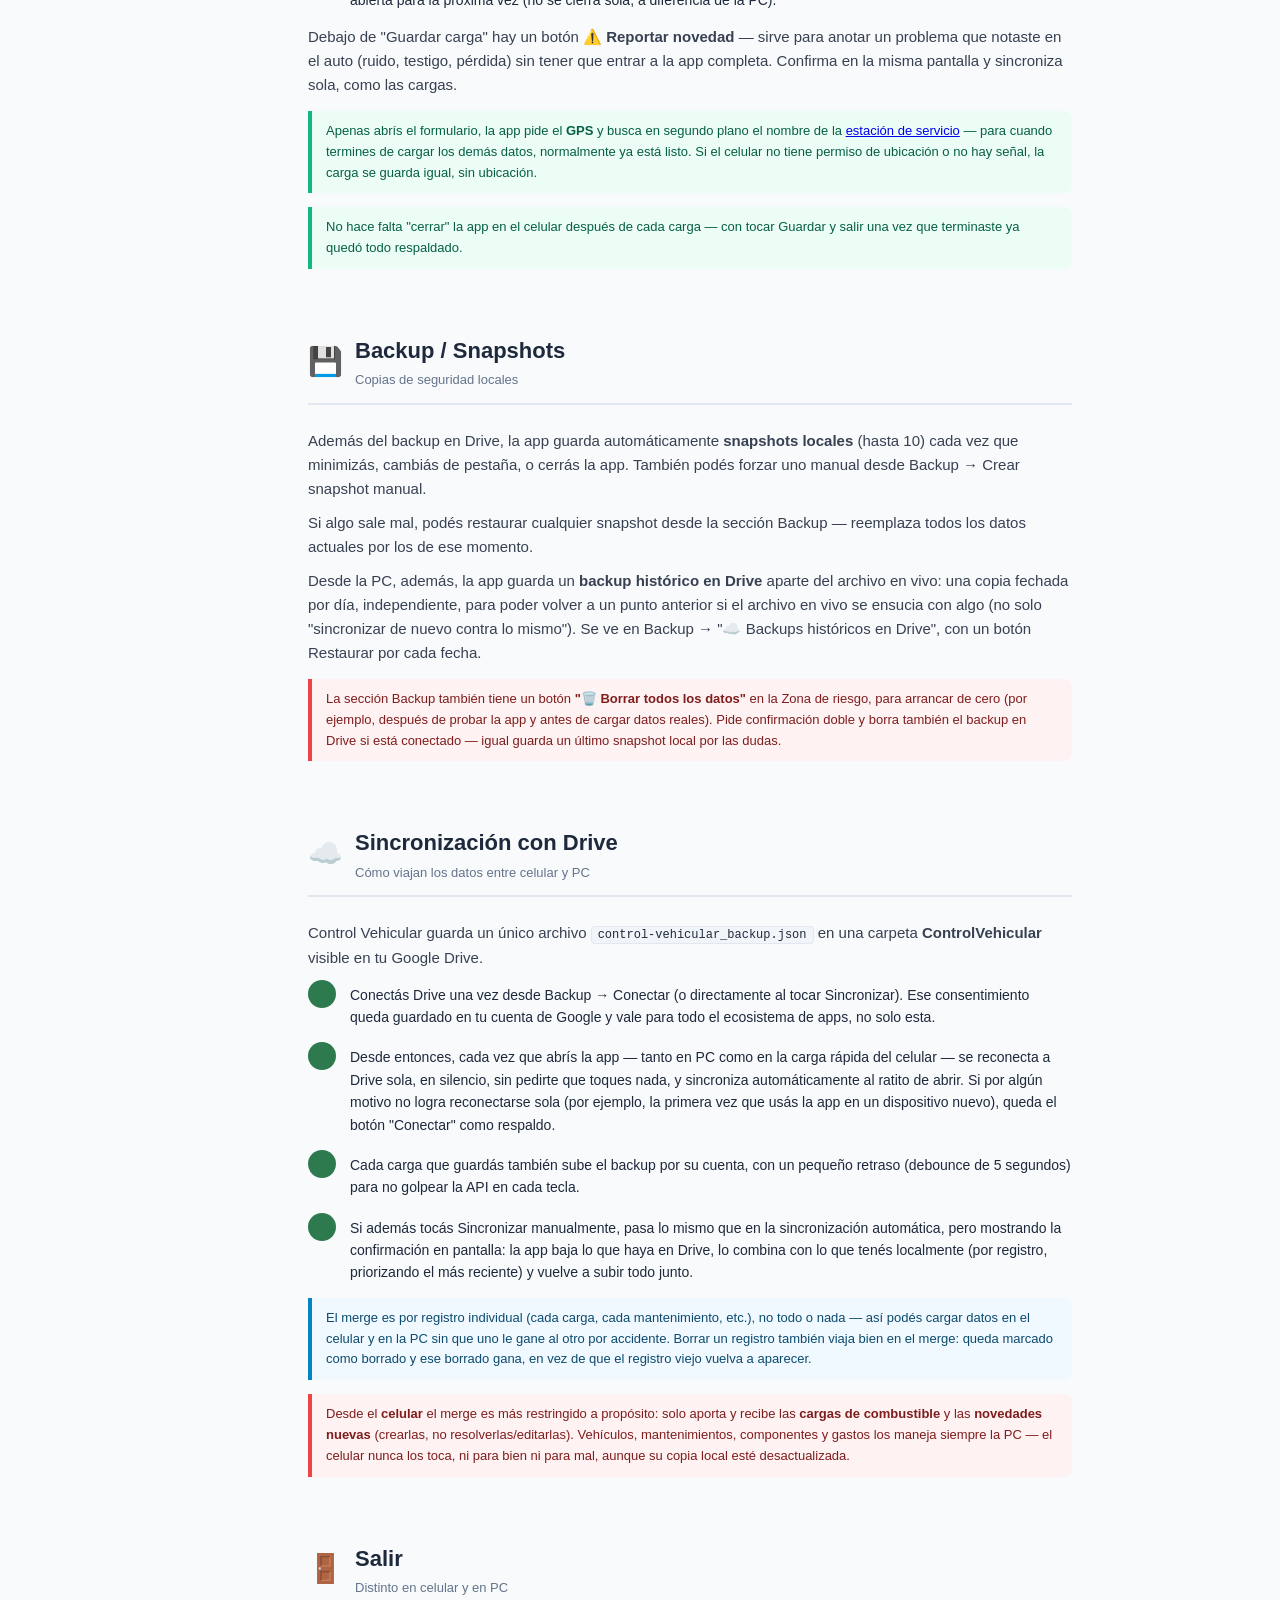
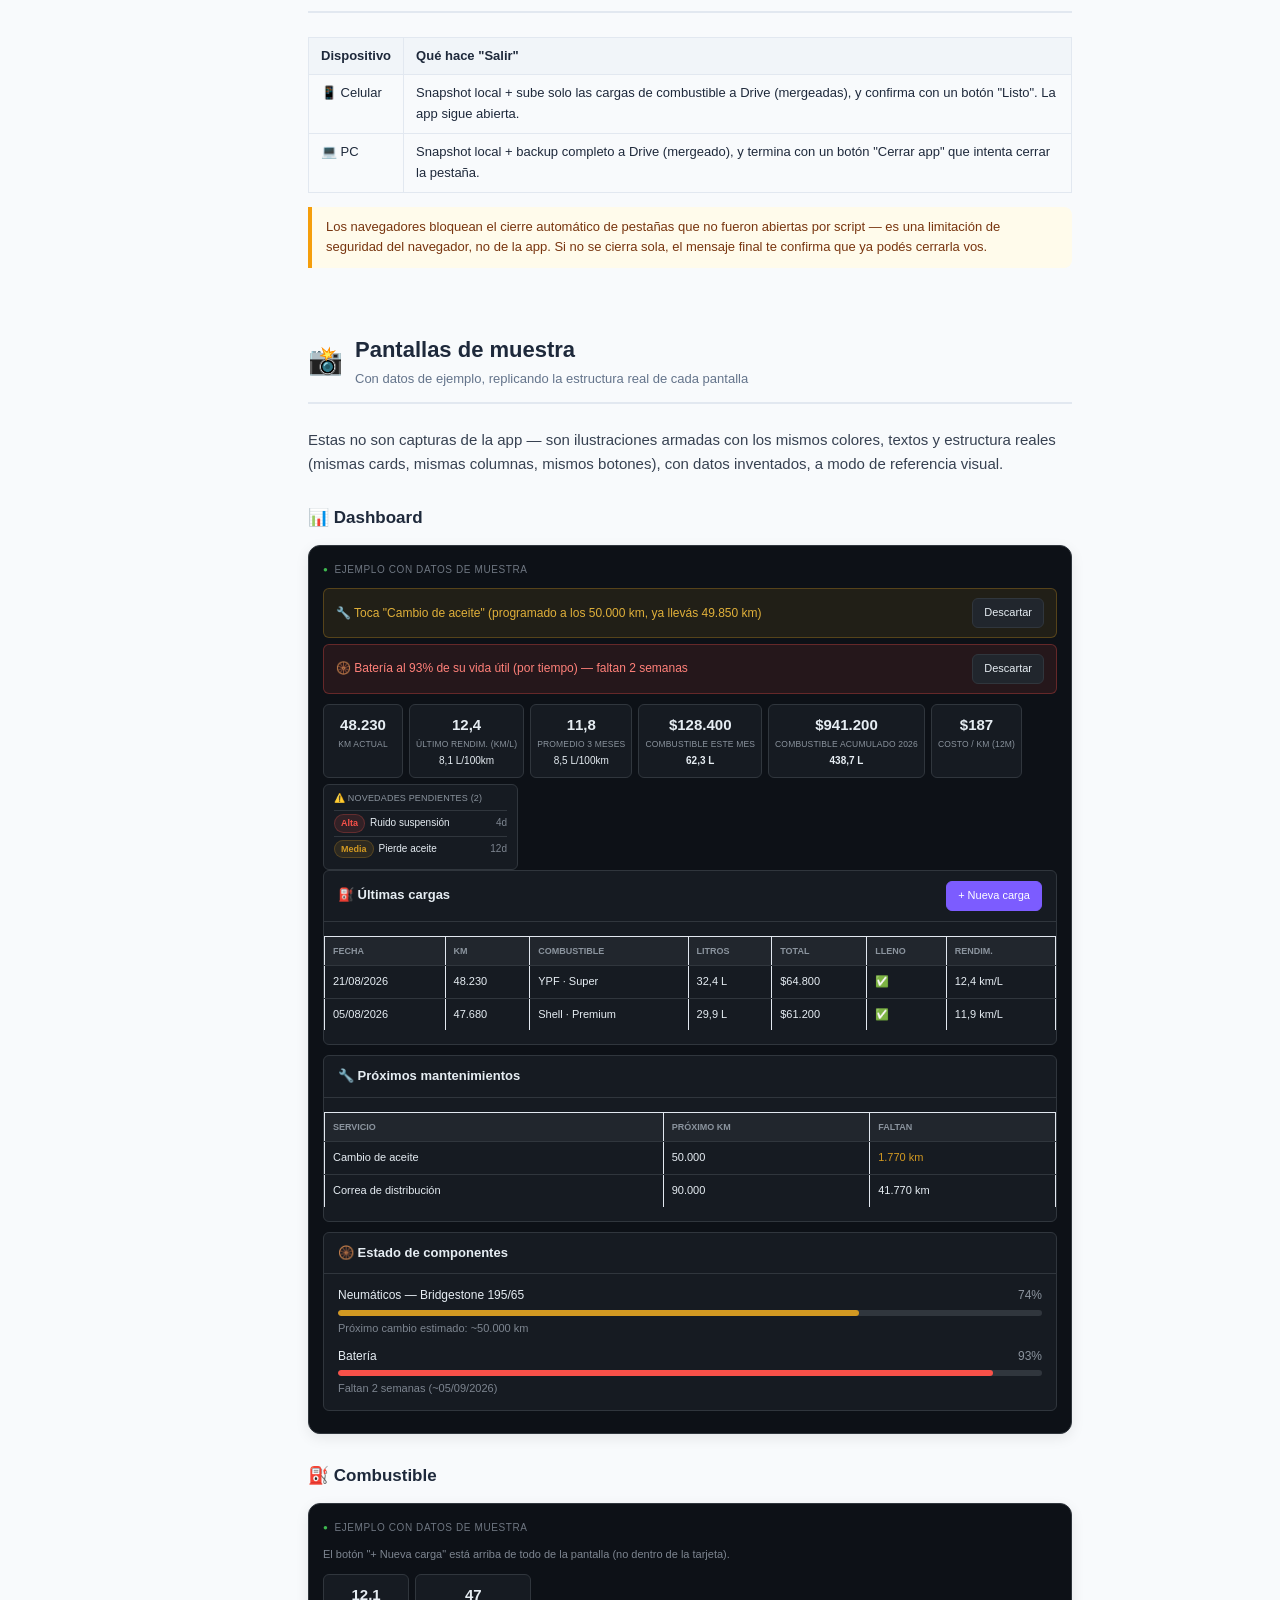
==== commit bf1a4945: "v1.05-dev: cambiar grafico de km recorridos (lecturas) de barras a lineas, SVG sin librerias" ====
--- a/instructivo.html
+++ b/instructivo.html
@@ -748,7 +748,7 @@
       <li>Se guarda <b>una sola lectura por mes</b>: si ya cargaste una para el mes de la fecha elegida, se actualiza en vez de duplicarse — no importa si la cargás el día 1 exacto o unos días después.</li>
       <li>La tabla muestra, para cada lectura: el mes, la fecha exacta, el km, y <b>"Km del período"</b> — la diferencia contra la lectura anterior, es decir, cuánto recorriste entre una y otra.</li>
       <li>Cada lectura se puede editar (✎) o eliminar (✕) desde la misma tabla.</li>
-      <li>Arriba de la tabla, un <b>gráfico de barras</b> con esos mismos km recorridos, de los últimos 12 meses — para ver de un vistazo la tendencia, sin tener que leer la tabla número por número. Necesita al menos 2 lecturas para mostrar la primera barra (una lectura sola no tiene "período" contra el cual compararse).</li>
+      <li>Arriba de la tabla, un <b>gráfico de líneas</b> con esos mismos km recorridos, de los últimos 12 meses — para ver de un vistazo la tendencia, sin tener que leer la tabla número por número. Necesita al menos 2 lecturas para tener algo que conectar (una lectura sola no tiene "período" contra el cual compararse, se muestra como un punto solo).</li>
     </ul>
     <div class="warning">Igual que Mantenimientos, Componentes y Gastos, las lecturas de km son <b>solo PC</b>: desde el celular la app avisa y no deja cargar ni editar, para no arriesgar pisar el historial con una copia vieja del teléfono.</div>
     <div class="info">Ver también el recordatorio en el <a href="#dashboard">Dashboard</a>, que avisa si todavía no cargaste la lectura del mes en curso.</div>
@@ -1041,9 +1041,16 @@
         <div class="demo-ch"><div class="demo-ct">🔢 Lecturas de kilometraje mensual</div><span class="demo-btn demo-btn-p">+ Registrar</span></div>
         <div class="demo-card-body">
           <p style="font-size:12px;color:#8b949e;margin-bottom:12px">Registrá el km el día 1 de cada mes (o cualquier día cercano) y acá vas a ver cuánto recorriste cada mes, independiente de las cargas de combustible.</p>
-          <div class="barchart-combo" style="margin-bottom:16px">
-            <div class="barchart-combo-col"><div class="barchart-combo-bars"><div class="barchart-combo-bar barchart-combo-bar-km" style="height:100%" title="1.310 km"></div></div><div class="barchart-combo-label">jul 26</div></div>
-            <div class="barchart-combo-col"><div class="barchart-combo-bars"><div class="barchart-combo-bar barchart-combo-bar-km" style="height:90%" title="1.180 km"></div></div><div class="barchart-combo-label">ago 26</div></div>
+          <div style="overflow-x:auto;margin-bottom:16px">
+            <div style="position:relative;min-width:200px">
+              <svg viewBox="0 0 200 120" style="width:100%;min-width:200px;height:120px;display:block">
+                <polyline points="22.0,14.0 178.0,23.1" fill="none" stroke="#3b82f6" stroke-width="2" stroke-linejoin="round" stroke-linecap="round"/>
+                <circle cx="22.0" cy="14.0" r="3.5" fill="#3b82f6" stroke="#161b22" stroke-width="1.5"><title>jul 26: 1.310 km</title></circle><circle cx="178.0" cy="23.1" r="3.5" fill="#3b82f6" stroke="#161b22" stroke-width="1.5"><title>ago 26: 1.180 km</title></circle>
+              </svg>
+              <div style="position:relative;width:200px;height:14px">
+                <span style="position:absolute;left:22.0px;transform:translateX(-50%);font-size:9px;color:#7d8590;white-space:nowrap">jul 26</span><span style="position:absolute;left:178.0px;transform:translateX(-50%);font-size:9px;color:#7d8590;white-space:nowrap">ago 26</span>
+              </div>
+            </div>
           </div>
           <table class="demo-table">
             <thead><tr><th>Mes</th><th>Fecha</th><th>Km</th><th>Km del período</th><th></th></tr></thead>
@@ -1105,9 +1112,10 @@
       </div>
     </div>
     <details class="changelog-toggle">
-      <summary>Ver las 98 versiones</summary>
+      <summary>Ver las 99 versiones</summary>
       <div class="changelog-list">
-        <div class="changelog-row"><span class="cl-ver">v1.04</span><span class="cl-date">2026-08-22</span><span class="cl-desc">Gráfico de barras con los km recorridos por mes (últimos 12 meses) en la card de Lecturas de kilometraje, calculado directo de las lecturas — independiente del gráfico "Km y gasto por mes"</span></div>
+        <div class="changelog-row"><span class="cl-ver">v1.05</span><span class="cl-date">2026-08-22</span><span class="cl-desc">Cambiar el gráfico de km recorridos por mes (Lecturas de kilometraje) de barras a líneas — SVG hecho a mano, sin librerías</span></div>
+        <div class="changelog-row"><span class="cl-ver">v1.04</span><span class="cl-date">2026-08-22</span><span class="cl-desc">Gráfico con los km recorridos por mes (últimos 12 meses) en la card de Lecturas de kilometraje, calculado directo de las lecturas — independiente del gráfico "Km y gasto por mes"</span></div>
         <div class="changelog-row"><span class="cl-ver">v1.03</span><span class="cl-date">2026-08-22</span><span class="cl-desc">Quitar el fondo oscuro del marco que envuelve el mockup del celular (no la pantalla del celu en sí, que sigue oscura como la app real) — queda flotando sobre el fondo de la página</span></div>
         <div class="changelog-row"><span class="cl-ver">v1.02</span><span class="cl-date">2026-08-22</span><span class="cl-desc">Simular en el mockup de Carga rápida el cálculo bidireccional real de litros/$/litro/total — con 2 completos calcula el tercero solo, igual que la app</span></div>
         <div class="changelog-row"><span class="cl-ver">v1.01</span><span class="cl-date">2026-08-22</span><span class="cl-desc">Más interactividad liviana en pantallas de muestra: "Descartar" oculta la alerta de verdad en el mockup del Dashboard, y las estaciones de Combustible son links reales a Google Maps (igual que en la app)</span></div>
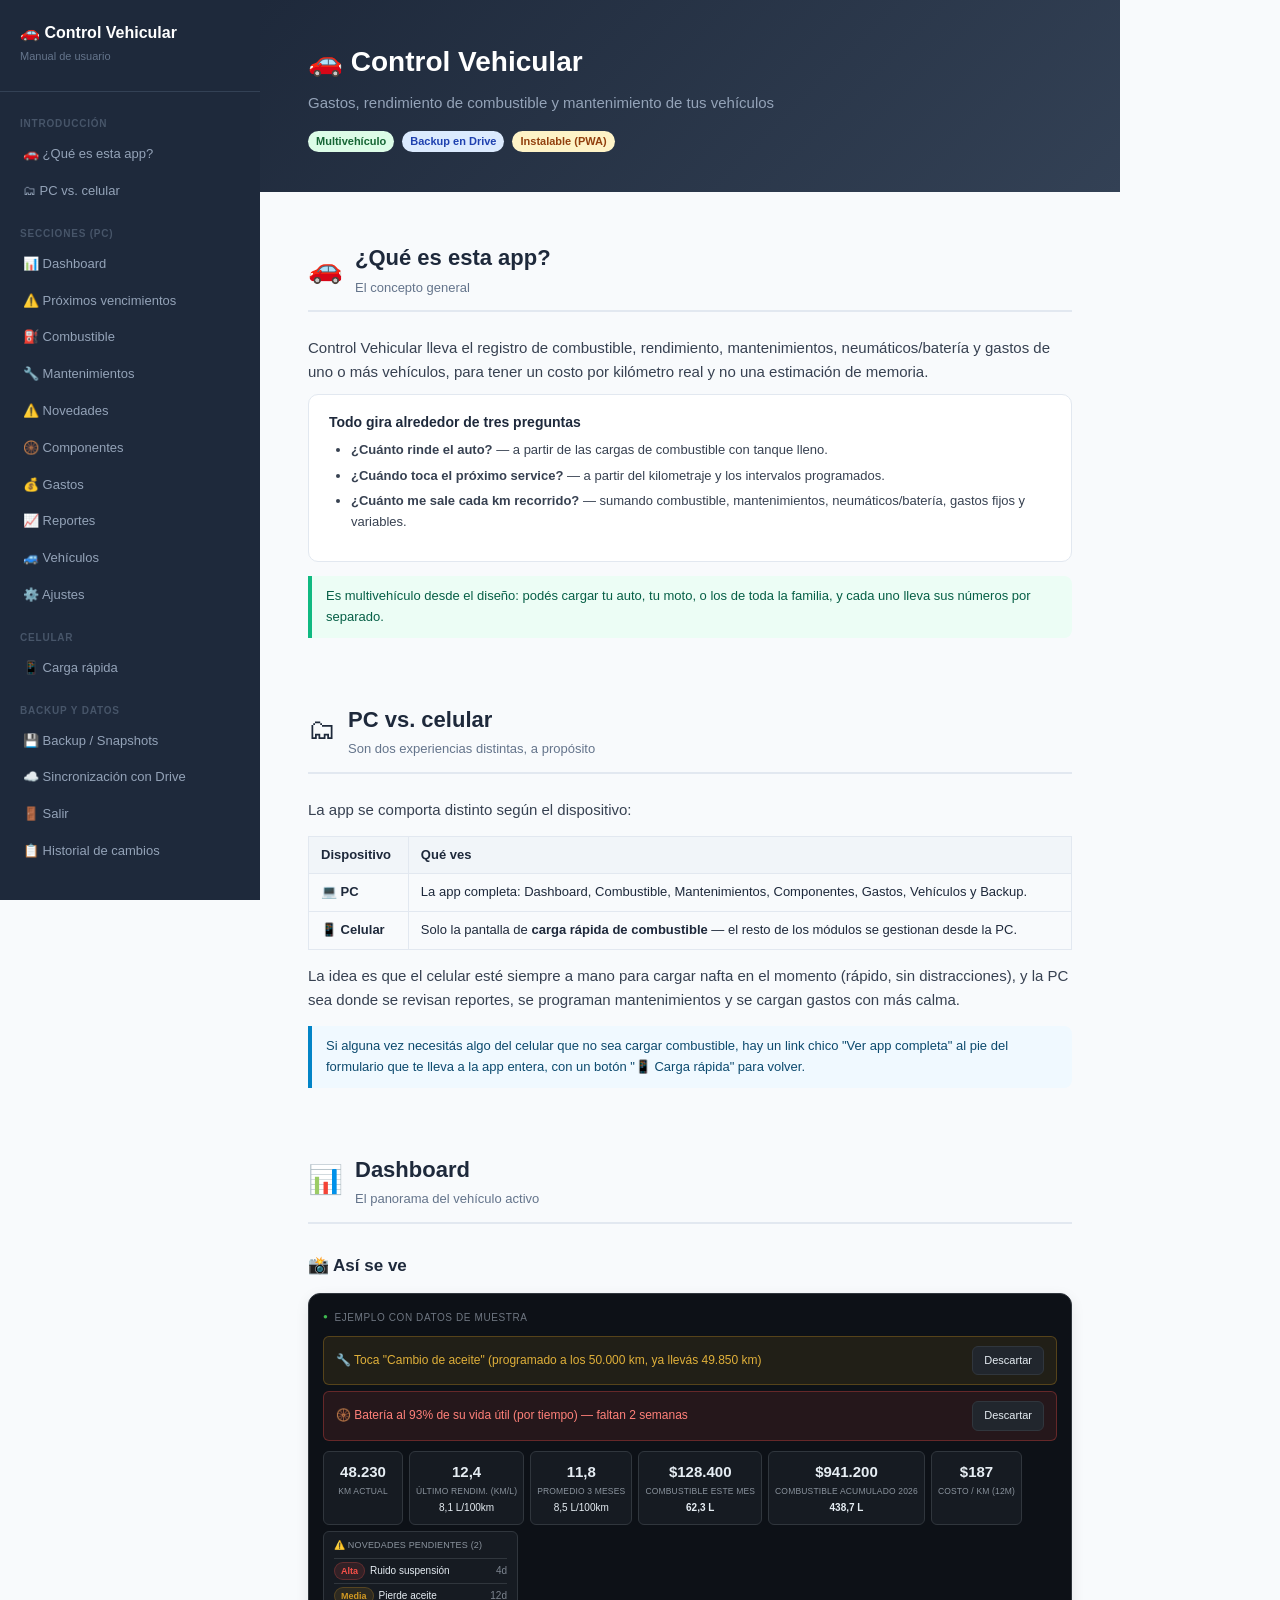
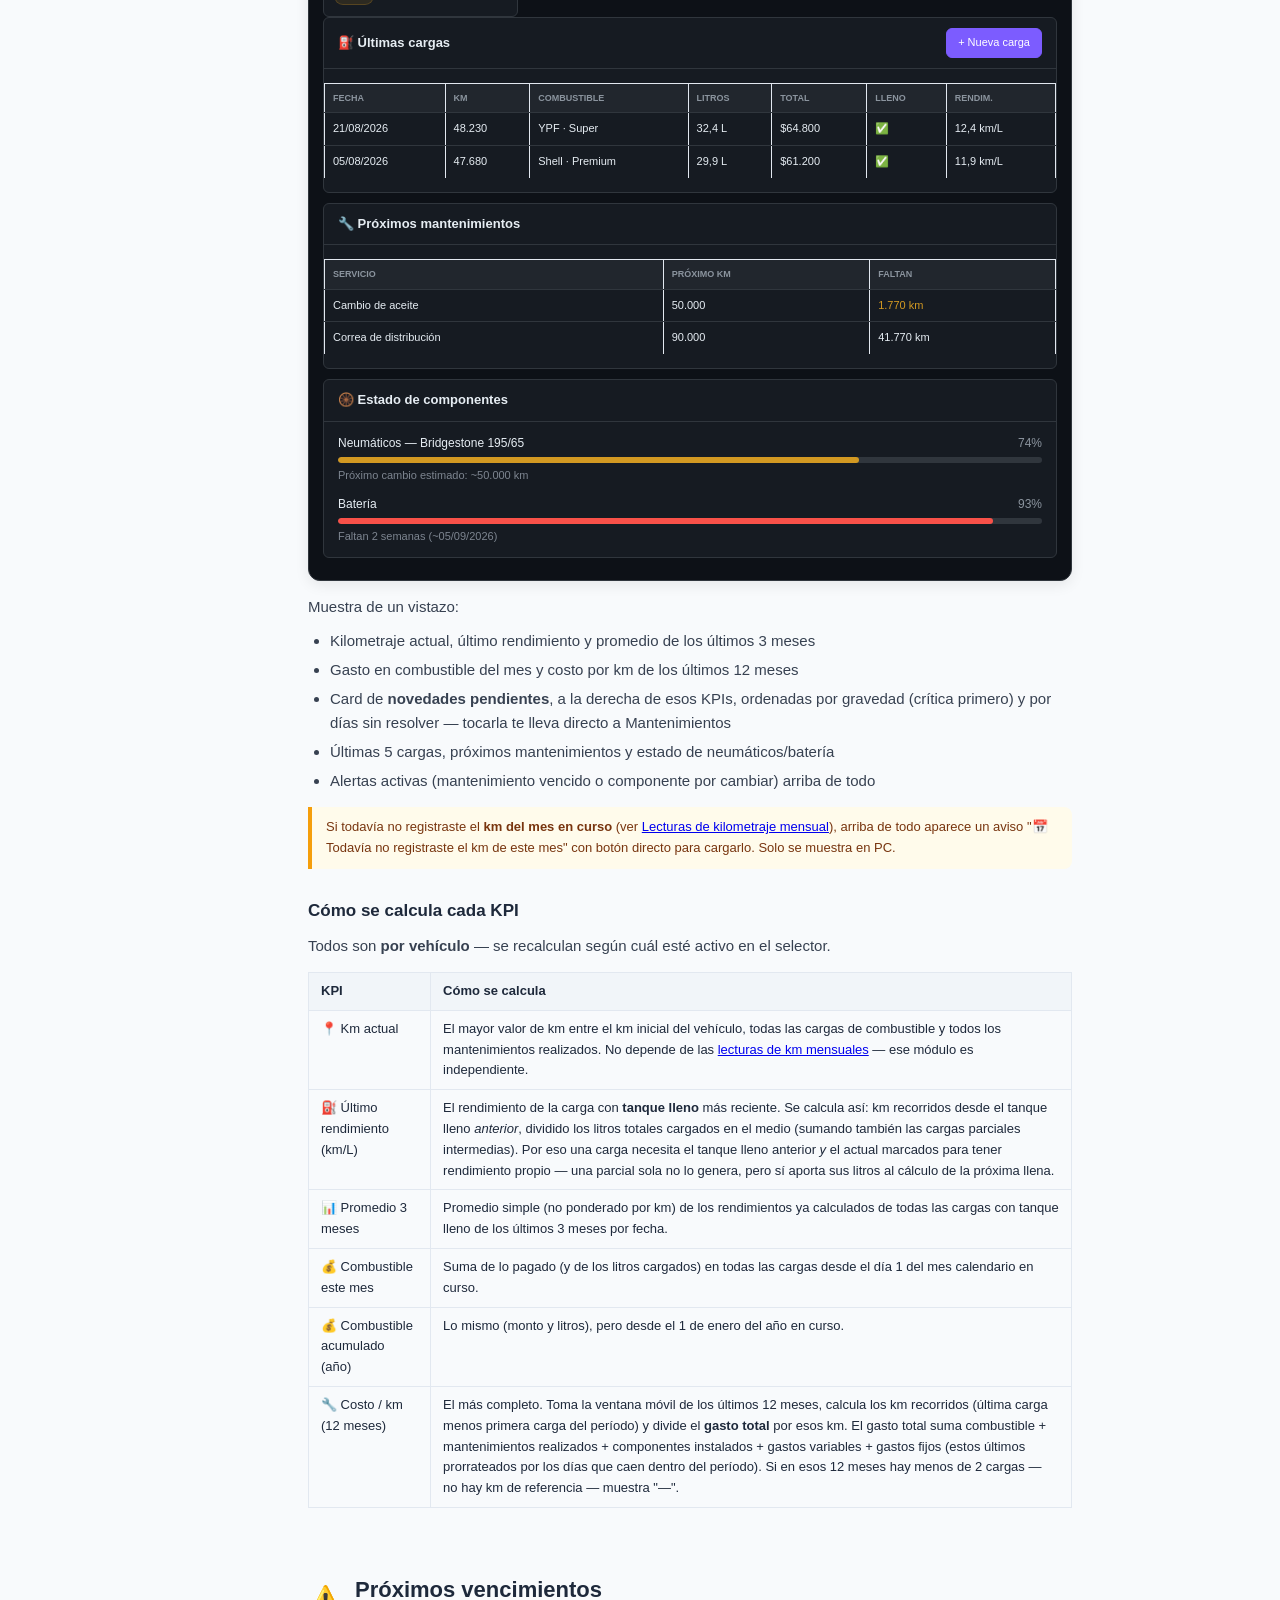
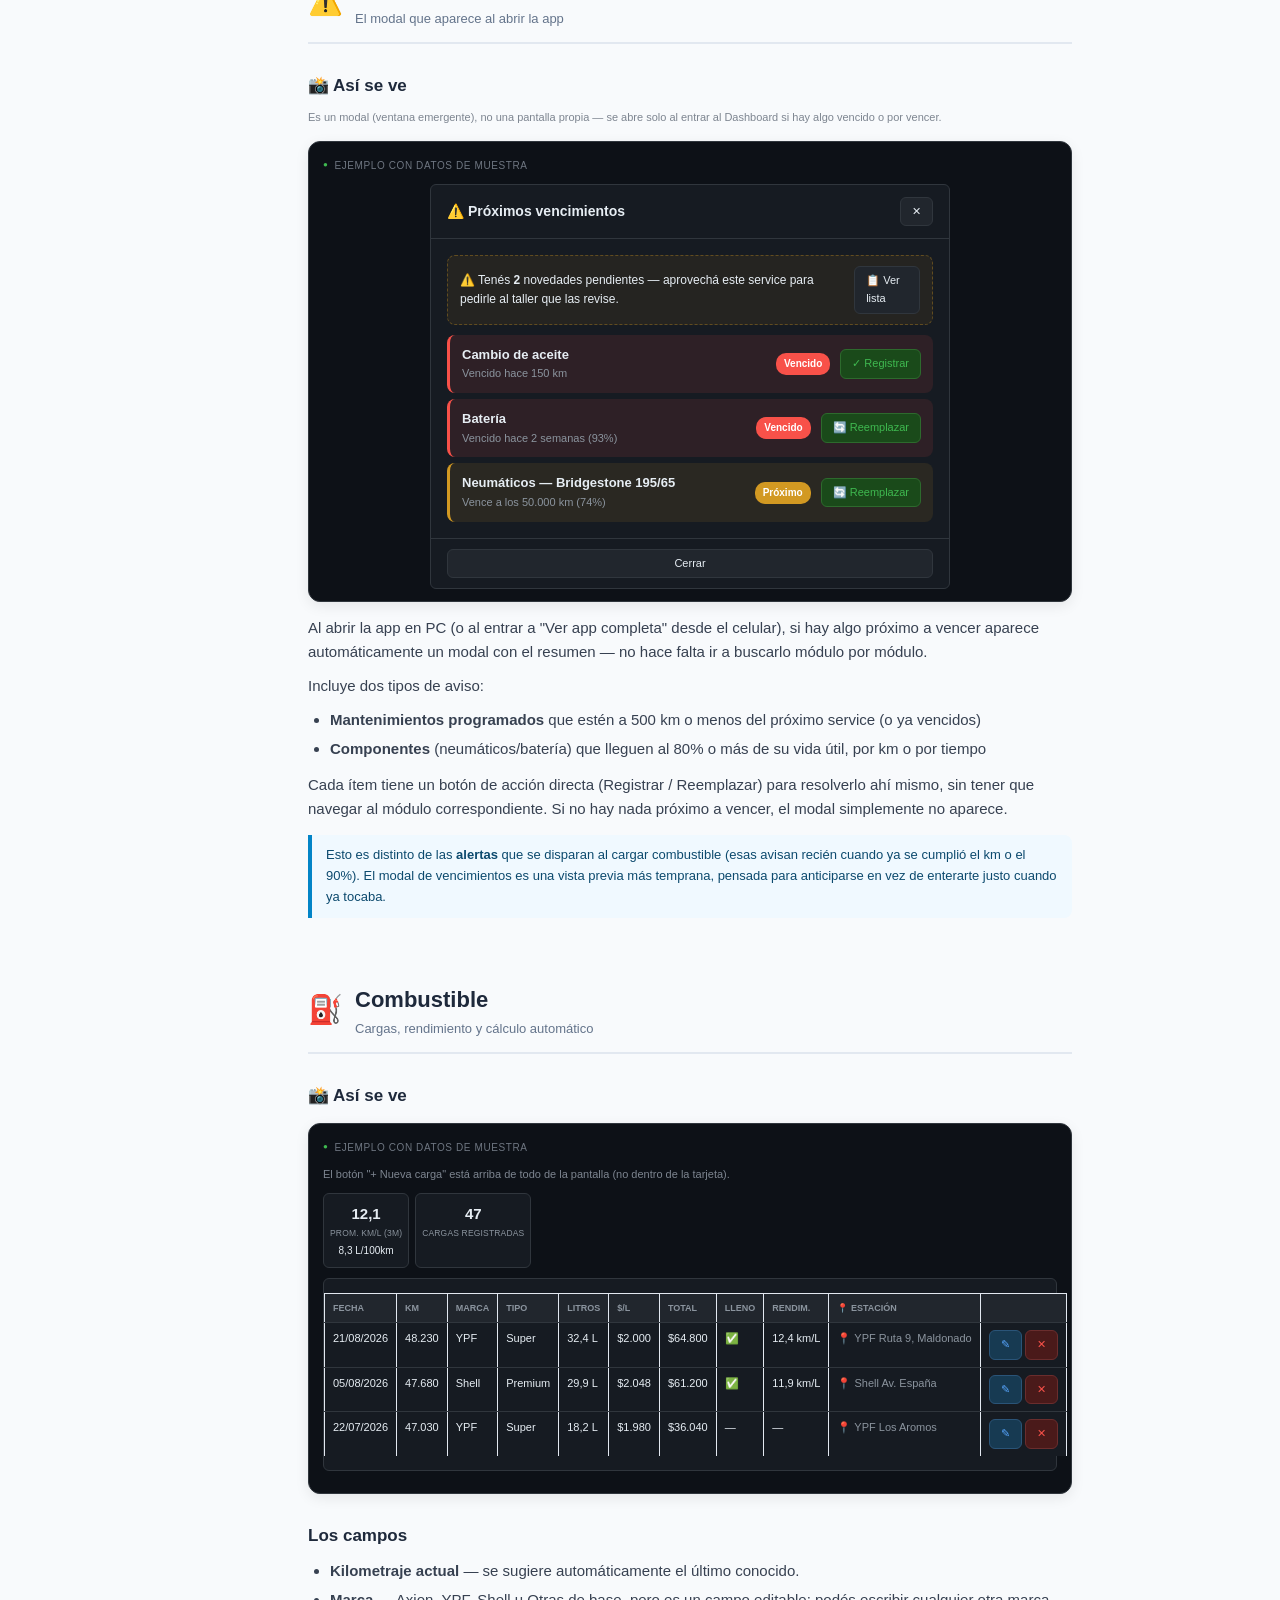
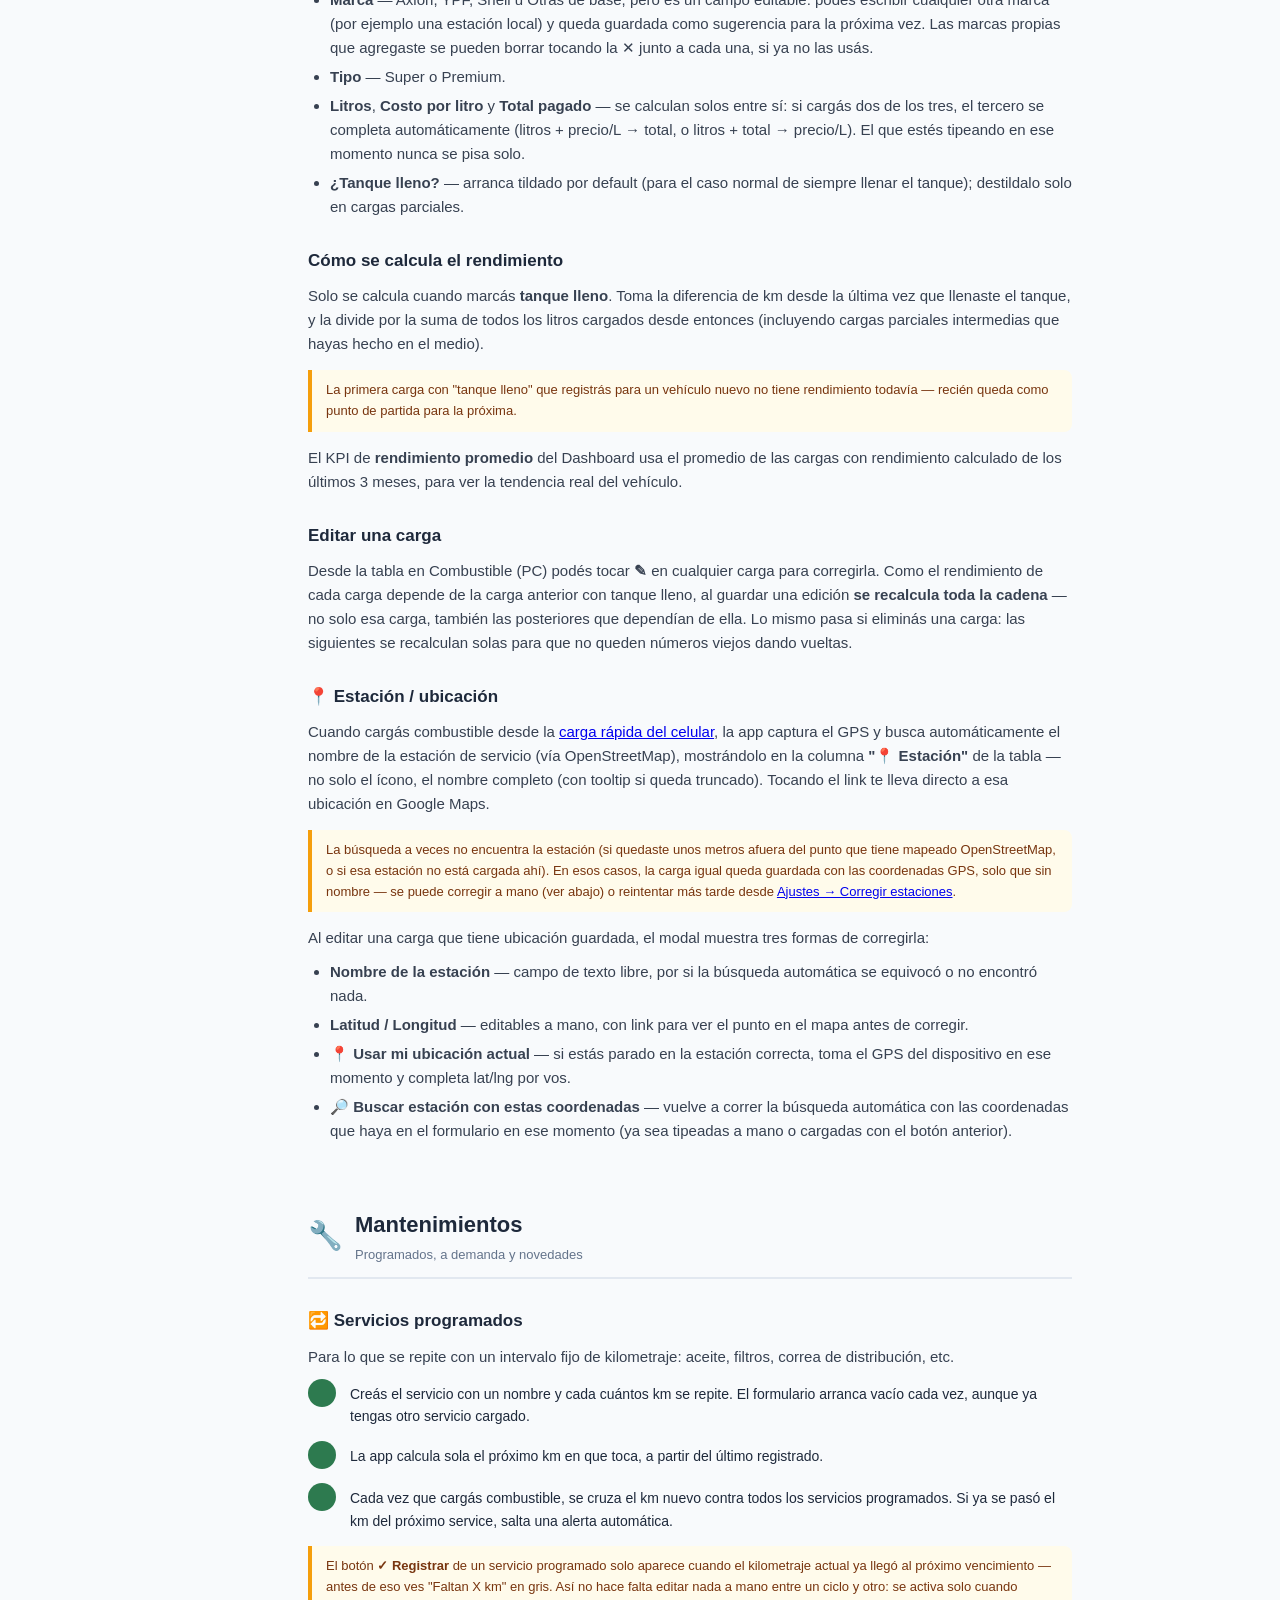
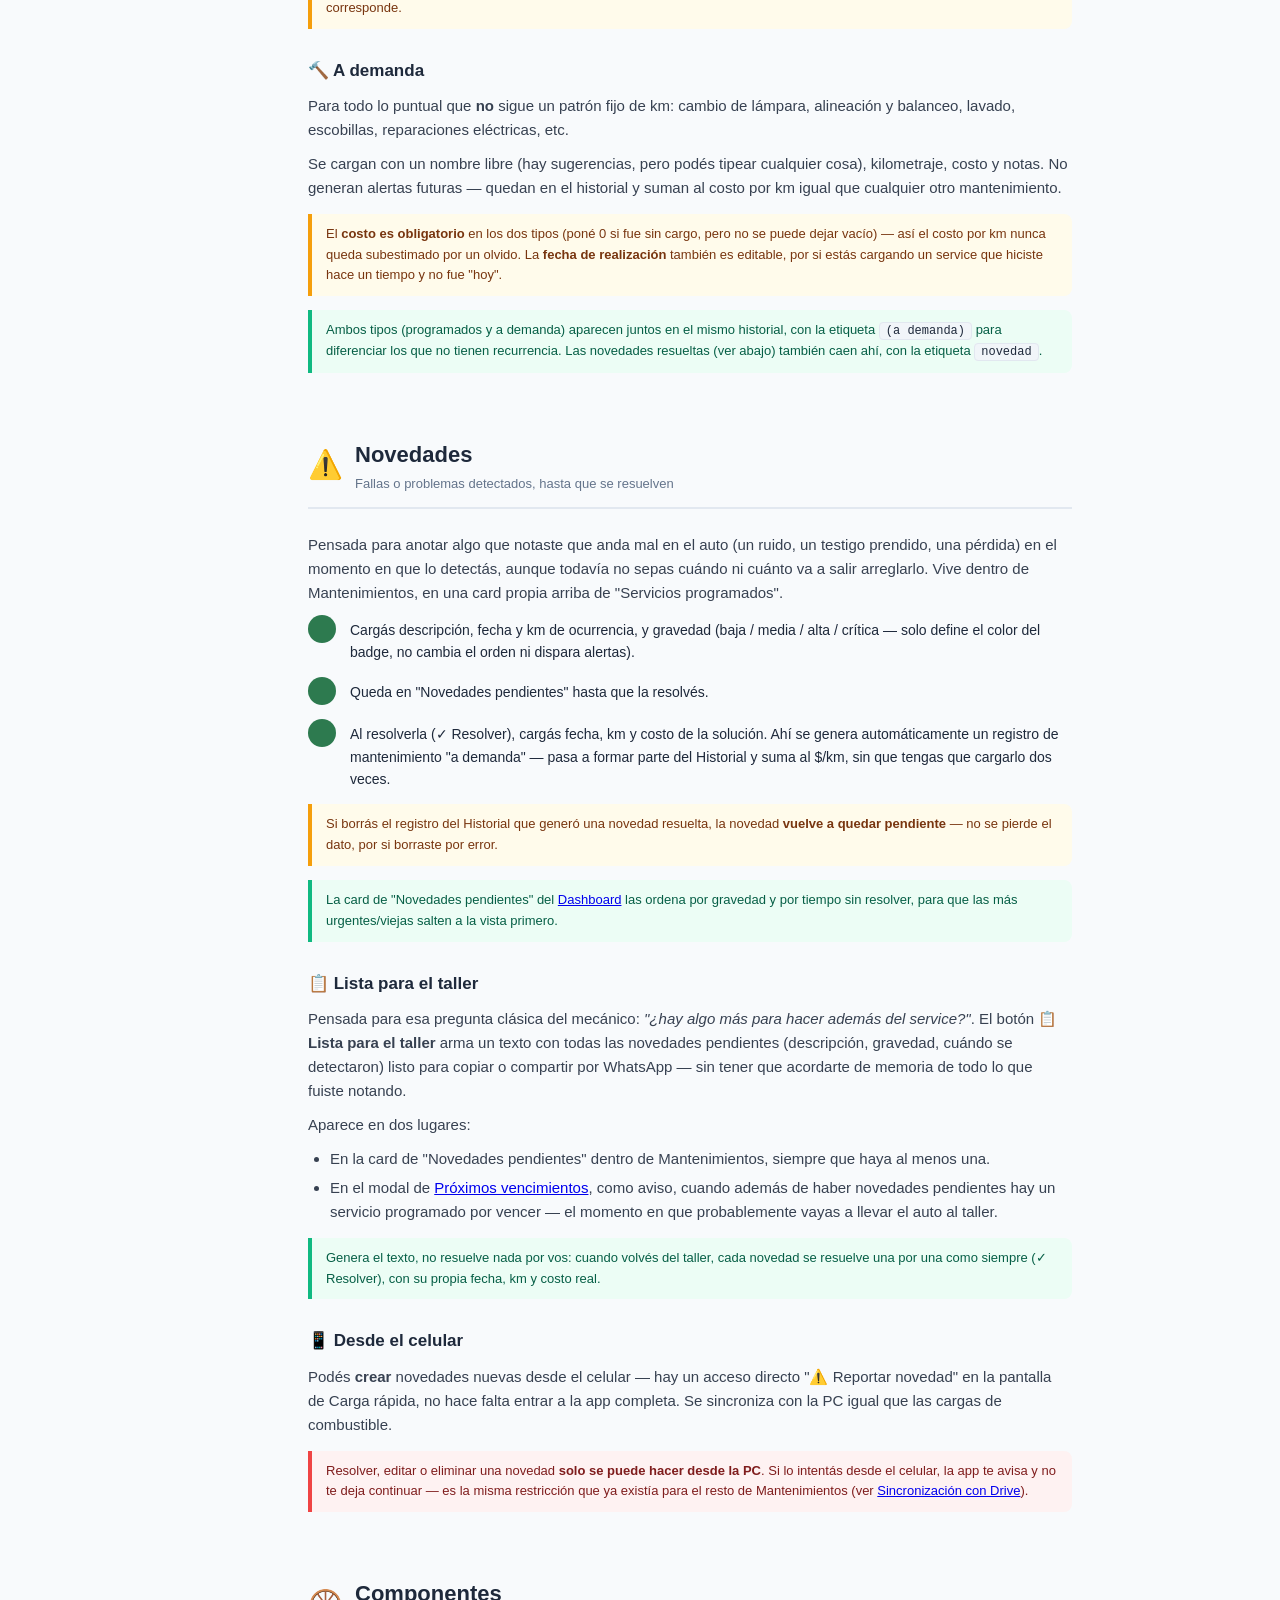
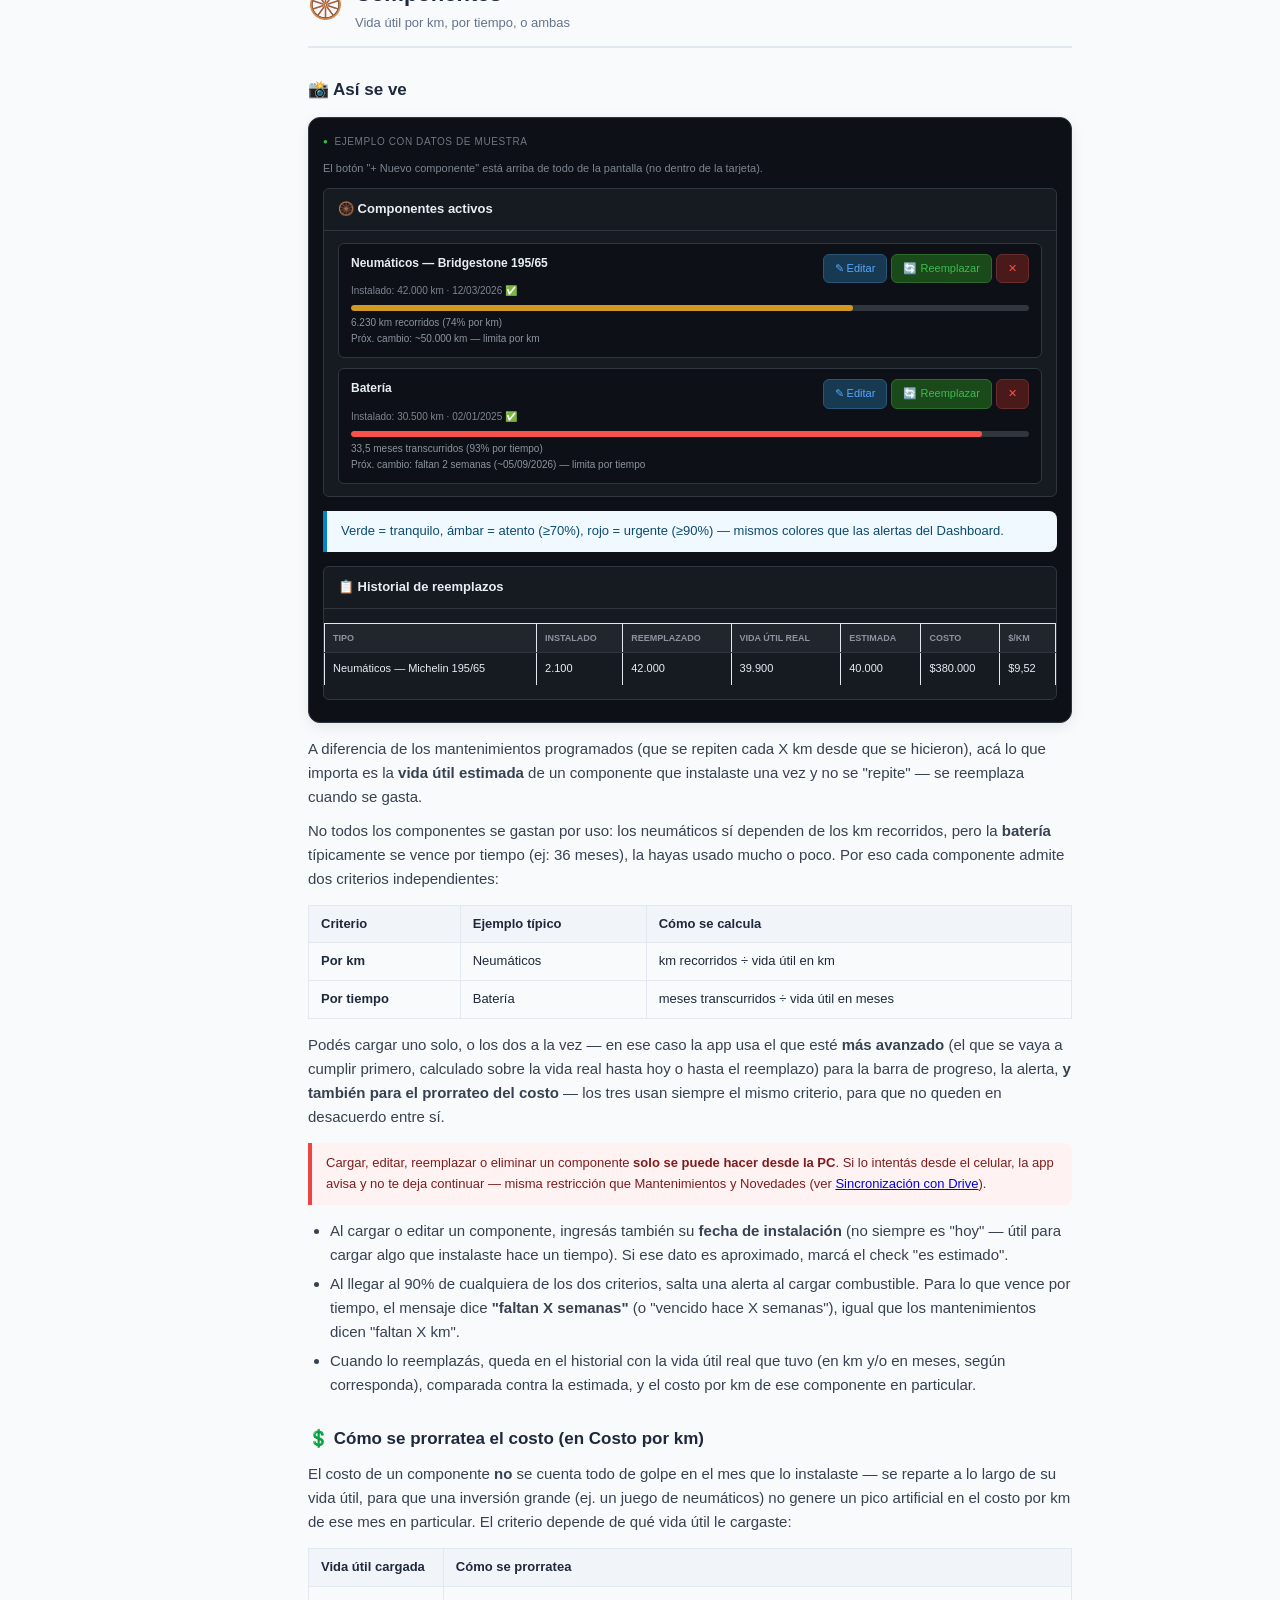
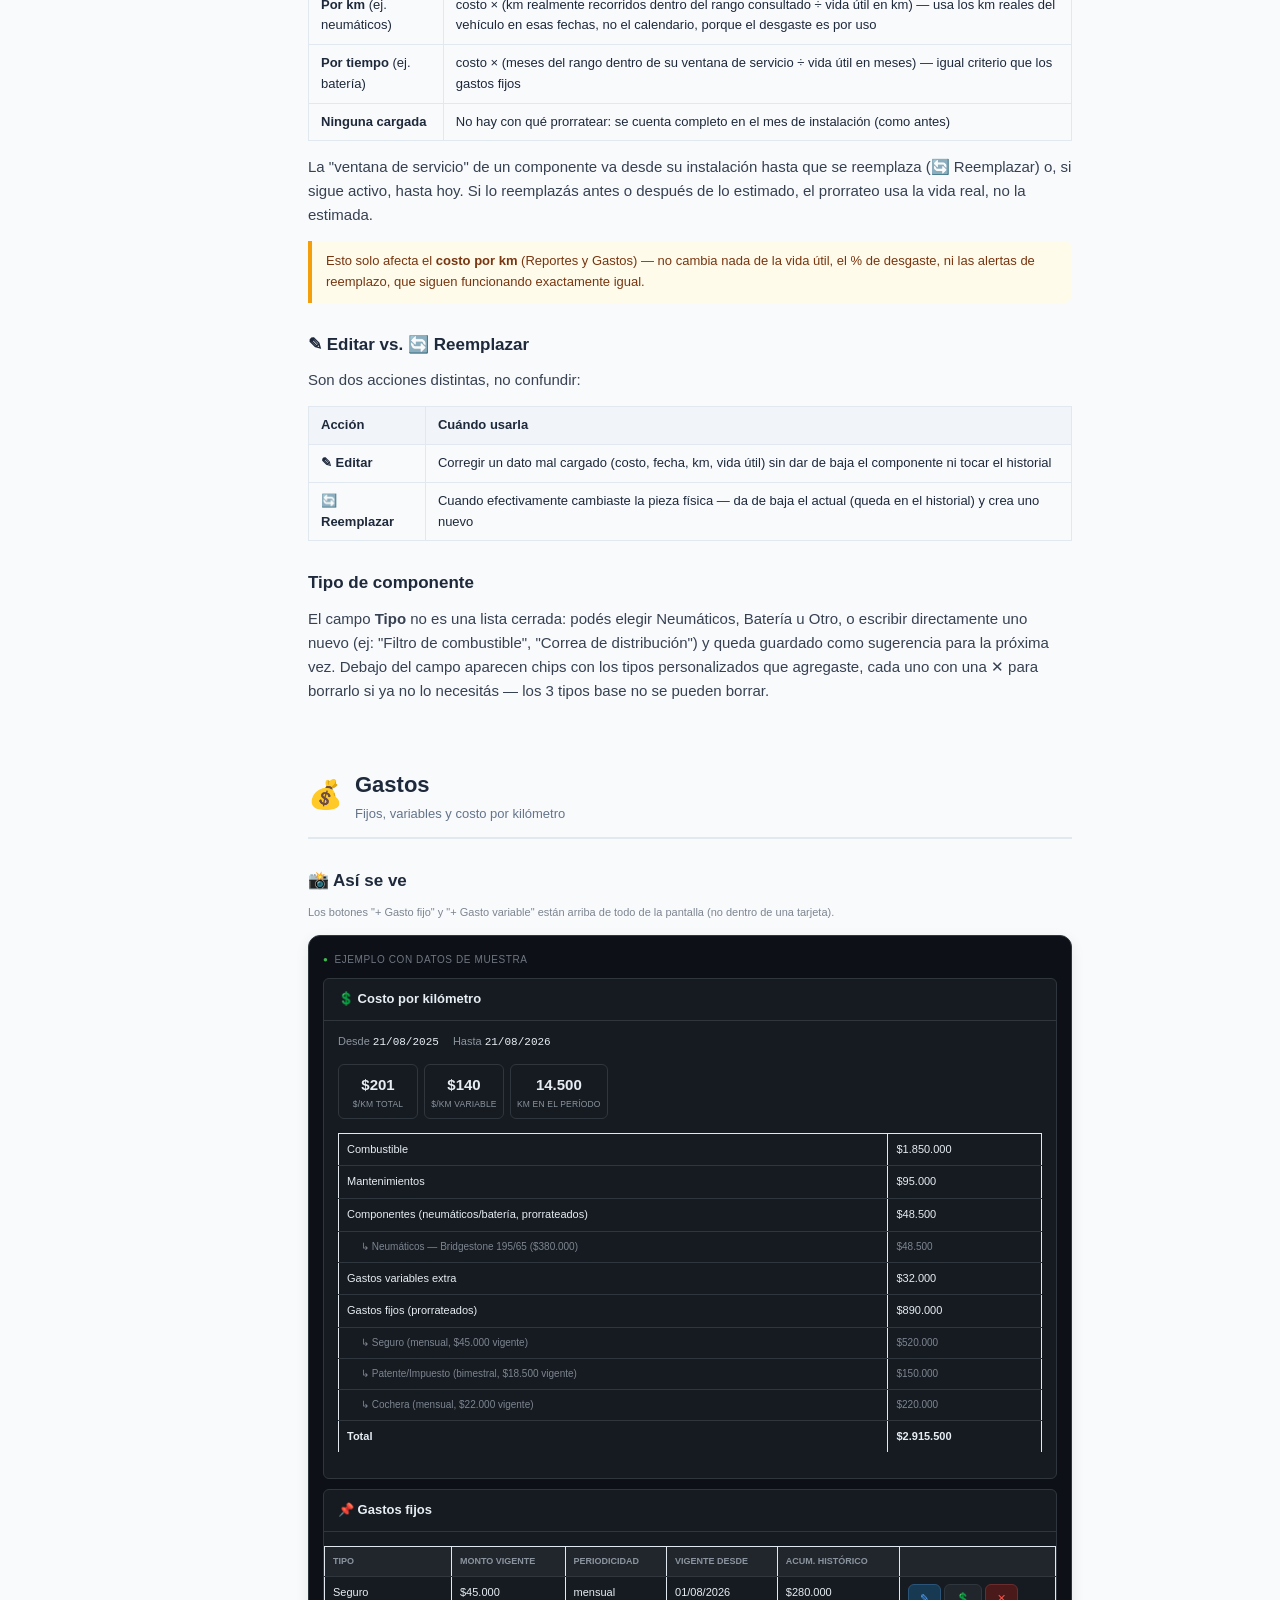
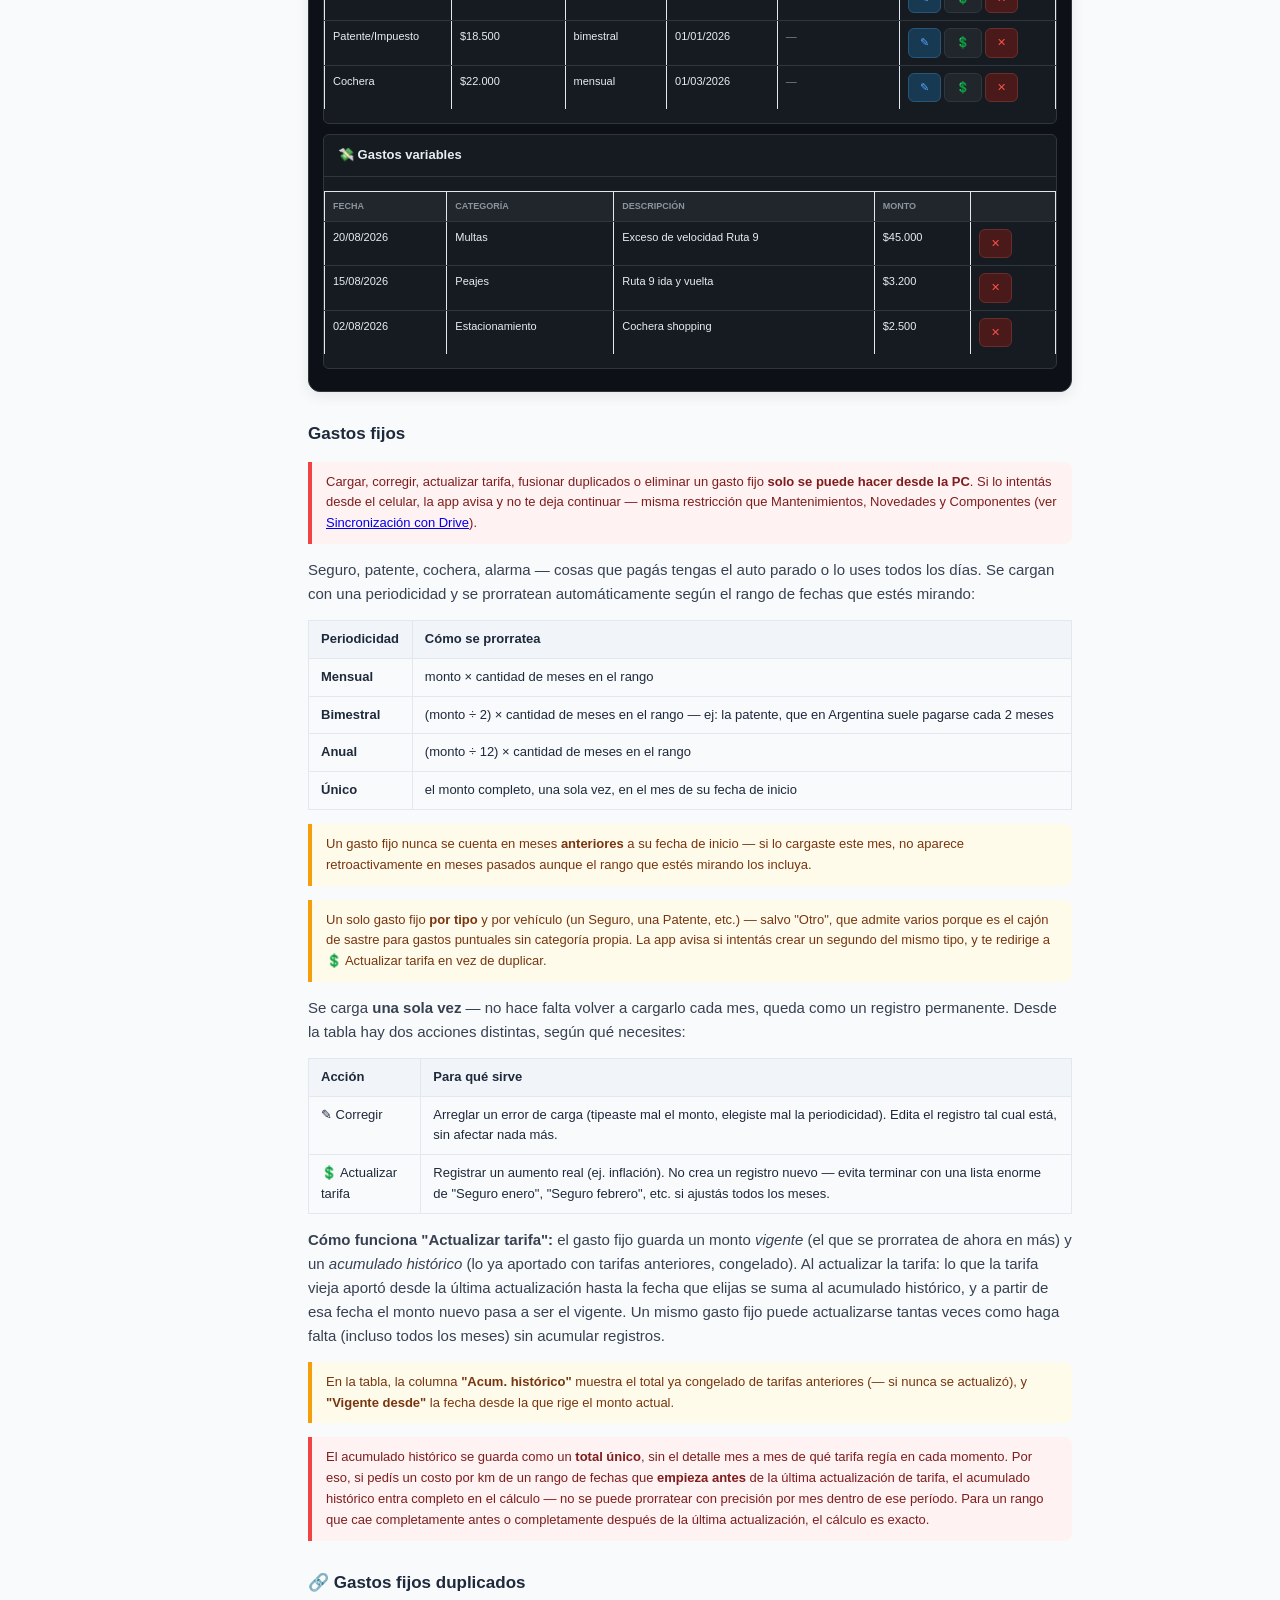
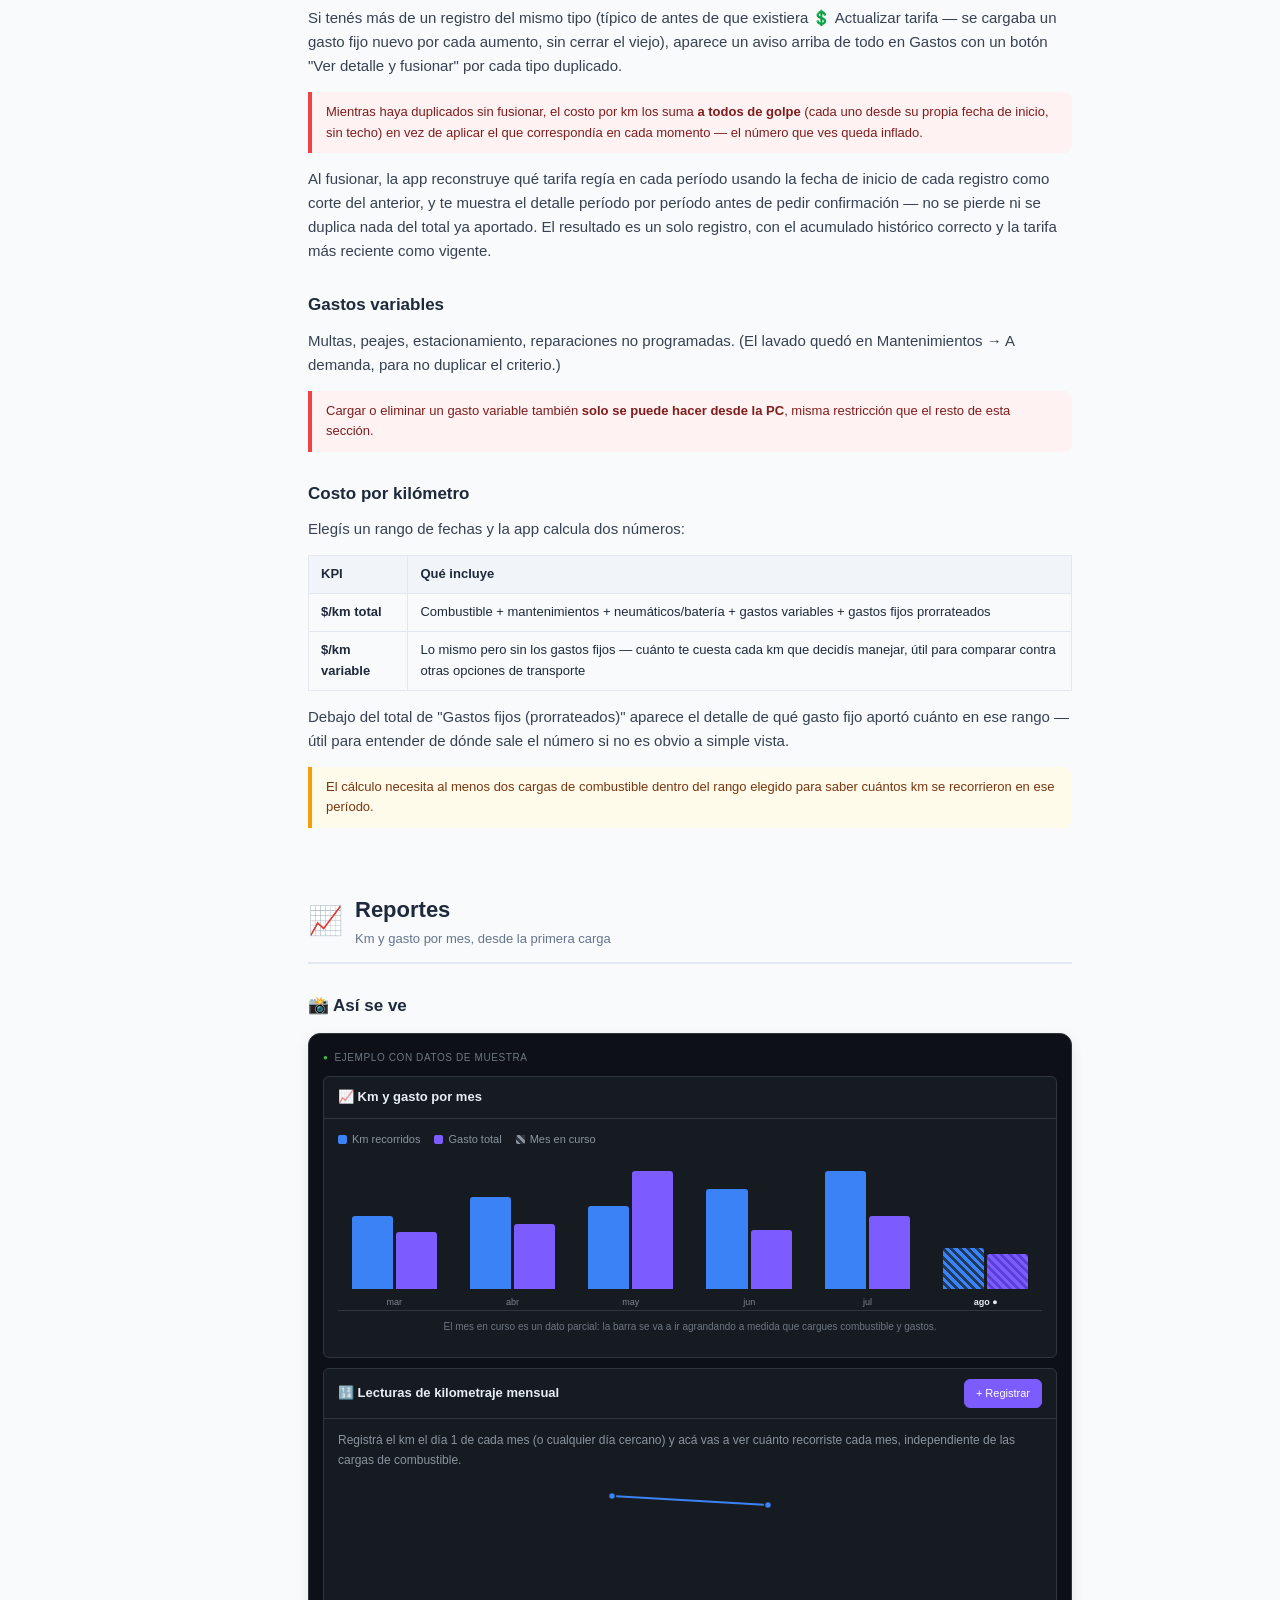
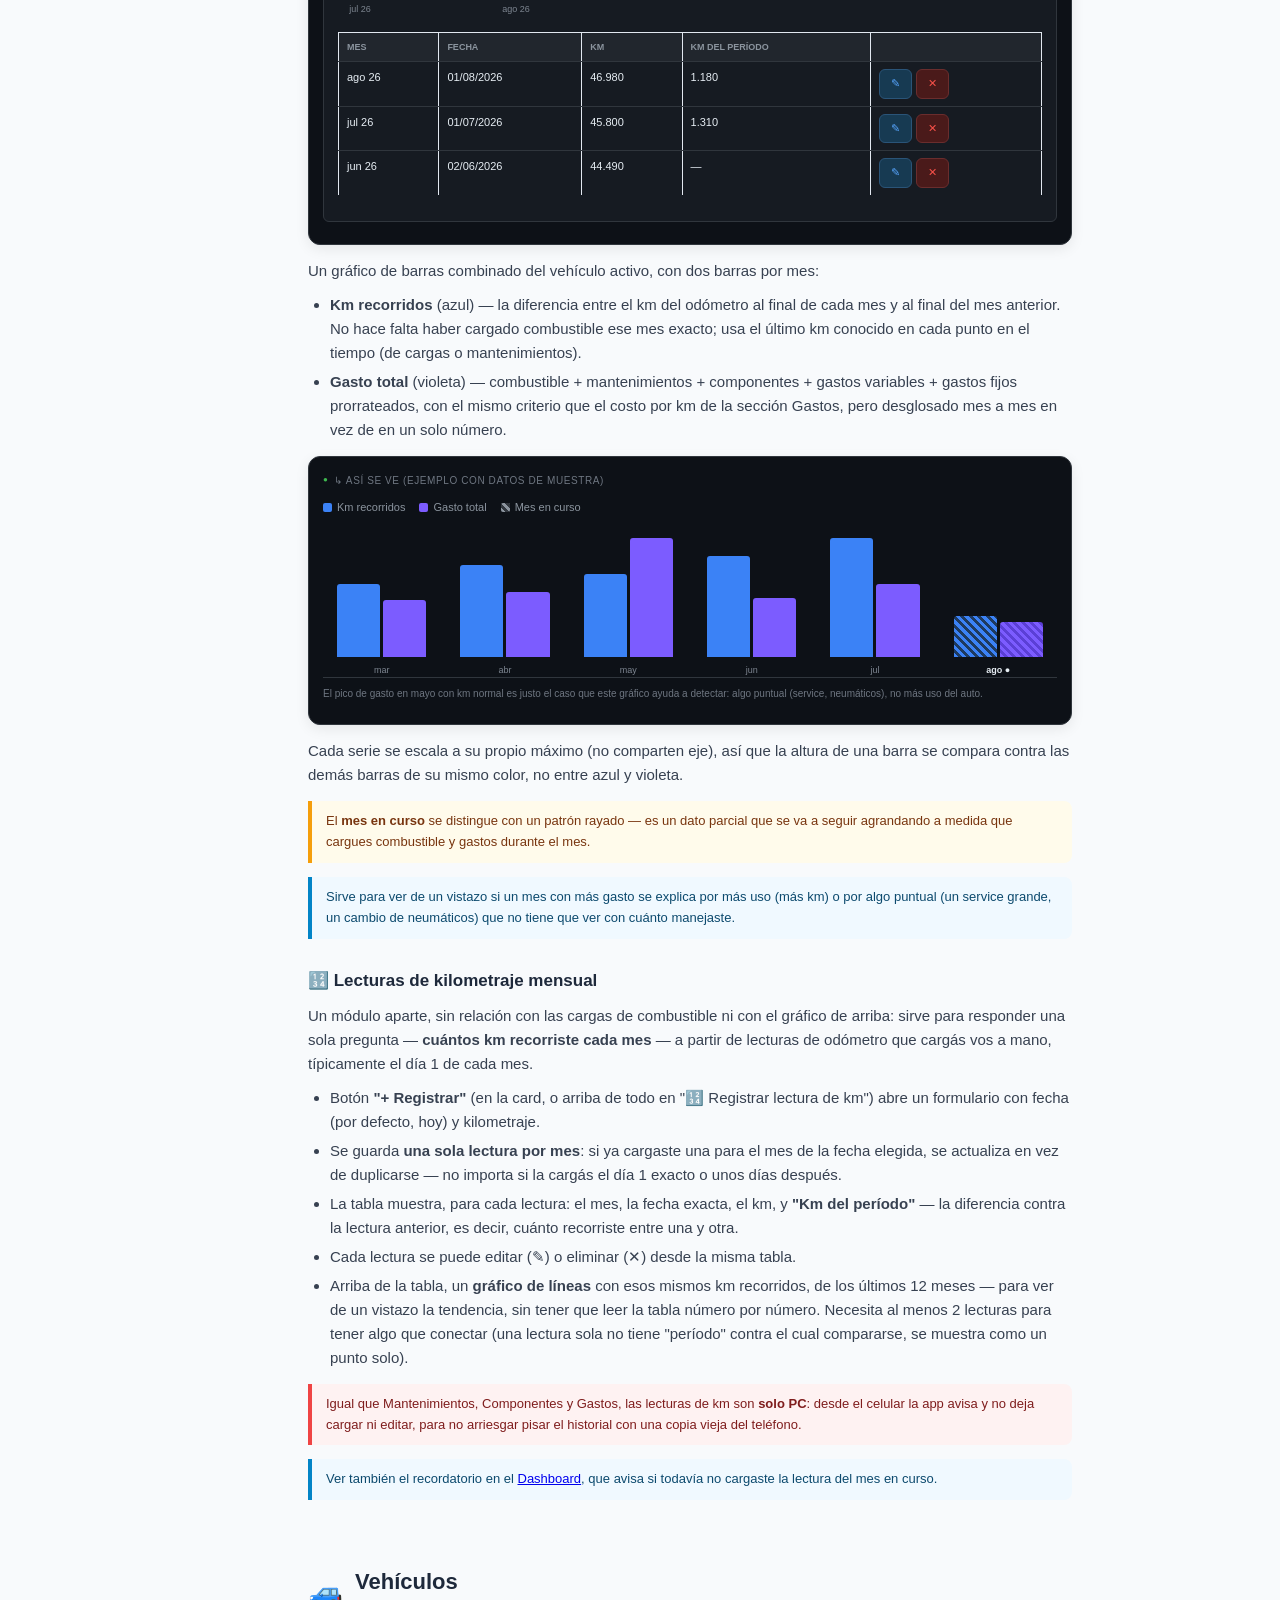
==== commit fe6cfcd5: "v1.08-dev: pantallas de muestra insertadas directo en cada seccion (opcion B), con Gastos y Vencimie" ====
--- a/instructivo.html
+++ b/instructivo.html
@@ -387,7 +387,6 @@
   <a href="#backup">💾 Backup / Snapshots</a>
   <a href="#drive">☁️ Sincronización con Drive</a>
   <a href="#salir">🚪 Salir</a>
-  <a href="#pantallas">📸 Pantallas de muestra</a>
   <a href="#changelog">📋 Historial de cambios</a>
 </nav>
 
@@ -449,6 +448,70 @@
       <div>
         <div class="section-title">Dashboard</div>
         <div class="section-subtitle">El panorama del vehículo activo</div>
+      </div>
+    </div>
+        <h2>📸 Así se ve</h2>
+    <div class="screenshot-frame">
+      <div class="screenshot-label">Ejemplo con datos de muestra</div>
+      <div class="demo-alert-stack">
+        <div class="demo-alert demo-alert-warn"><span>🔧️ Toca "Cambio de aceite" (programado a los 50.000 km, ya llevás 49.850 km)</span><span class="demo-btn" onclick="this.closest('.demo-alert').style.display='none'" style="cursor:pointer" title="Tocá para probar">Descartar</span></div>
+        <div class="demo-alert demo-alert-crit"><span>🛞 Batería al 93% de su vida útil (por tiempo) — faltan 2 semanas</span><span class="demo-btn" onclick="this.closest('.demo-alert').style.display='none'" style="cursor:pointer" title="Tocá para probar">Descartar</span></div>
+      </div>
+      <div class="demo-stats">
+        <div class="demo-stat"><div class="demo-stat-n">48.230</div><div class="demo-stat-l">Km actual</div></div>
+        <div class="demo-stat"><div class="demo-stat-n">12,4</div><div class="demo-stat-l">Último rendim. (km/L)</div><div class="demo-stat-extra" style="font-weight:400;font-size:10px">8,1 L/100km</div></div>
+        <div class="demo-stat"><div class="demo-stat-n">11,8</div><div class="demo-stat-l">Promedio 3 meses</div><div class="demo-stat-extra" style="font-weight:400;font-size:10px">8,5 L/100km</div></div>
+        <div class="demo-stat"><div class="demo-stat-n">$128.400</div><div class="demo-stat-l">Combustible este mes</div><div class="demo-stat-extra">62,3 L</div></div>
+        <div class="demo-stat"><div class="demo-stat-n">$941.200</div><div class="demo-stat-l">Combustible acumulado 2026</div><div class="demo-stat-extra">438,7 L</div></div>
+        <div class="demo-stat"><div class="demo-stat-n">$187</div><div class="demo-stat-l">Costo / km (12m)</div></div>
+        <div class="demo-stat" style="min-width:195px;max-width:210px;text-align:left;padding:8px 10px">
+          <div class="demo-stat-l" style="margin-bottom:6px;font-size:9px">⚠️ Novedades pendientes (2)</div>
+          <div style="display:flex;align-items:center;gap:5px;padding:3px 0;border-top:1px solid #30363d;font-size:10px">
+            <span class="demo-pill demo-g-alta" style="font-size:9px;padding:1px 6px">Alta</span><span style="flex:1;overflow:hidden;text-overflow:ellipsis;white-space:nowrap;color:#e6edf3">Ruido suspensión</span><span style="color:#7d8590">4d</span>
+          </div>
+          <div style="display:flex;align-items:center;gap:5px;padding:3px 0;border-top:1px solid #30363d;font-size:10px">
+            <span class="demo-pill demo-g-media" style="font-size:9px;padding:1px 6px">Media</span><span style="flex:1;overflow:hidden;text-overflow:ellipsis;white-space:nowrap;color:#e6edf3">Pierde aceite</span><span style="color:#7d8590">12d</span>
+          </div>
+        </div>
+      </div>
+      <div class="demo-card">
+        <div class="demo-ch"><div class="demo-ct">⛽ Últimas cargas</div><span class="demo-btn demo-btn-p">+ Nueva carga</span></div>
+        <div class="demo-card-body" style="padding:0">
+          <table class="demo-table">
+            <thead><tr><th>Fecha</th><th>Km</th><th>Combustible</th><th>Litros</th><th>Total</th><th>Lleno</th><th>Rendim.</th></tr></thead>
+            <tbody>
+              <tr><td>21/08/2026</td><td>48.230</td><td>YPF · Super</td><td>32,4 L</td><td>$64.800</td><td>✅</td><td>12,4 km/L</td></tr>
+              <tr><td>05/08/2026</td><td>47.680</td><td>Shell · Premium</td><td>29,9 L</td><td>$61.200</td><td>✅</td><td>11,9 km/L</td></tr>
+            </tbody>
+          </table>
+        </div>
+      </div>
+      <div class="demo-card">
+        <div class="demo-ch"><div class="demo-ct">🔧️ Próximos mantenimientos</div></div>
+        <div class="demo-card-body" style="padding:0">
+          <table class="demo-table">
+            <thead><tr><th>Servicio</th><th>Próximo km</th><th>Faltan</th></tr></thead>
+            <tbody>
+              <tr><td>Cambio de aceite</td><td>50.000</td><td style="color:#d29922">1.770 km</td></tr>
+              <tr><td>Correa de distribución</td><td>90.000</td><td>41.770 km</td></tr>
+            </tbody>
+          </table>
+        </div>
+      </div>
+      <div class="demo-card">
+        <div class="demo-ch"><div class="demo-ct">🛞 Estado de componentes</div></div>
+        <div class="demo-card-body">
+          <div style="margin-bottom:10px">
+            <div style="display:flex;justify-content:space-between;font-size:12px;margin-bottom:2px"><span>Neumáticos — Bridgestone 195/65</span><span style="color:#8b949e">74%</span></div>
+            <div class="vprog"><div class="vprog-bar vprog-warn" style="width:74%" title="74% de vida útil — 6.230 km recorridos"></div></div>
+            <div style="font-size:11px;color:#7d8590">Próximo cambio estimado: ~50.000 km</div>
+          </div>
+          <div>
+            <div style="display:flex;justify-content:space-between;font-size:12px;margin-bottom:2px"><span>Batería</span><span style="color:#8b949e">93%</span></div>
+            <div class="vprog"><div class="vprog-bar vprog-crit" style="width:93%" title="93% de vida útil — 33,5 meses transcurridos"></div></div>
+            <div style="font-size:11px;color:#7d8590">Faltan 2 semanas (~05/09/2026)</div>
+          </div>
+        </div>
       </div>
     </div>
     <p>Muestra de un vistazo:</p>
@@ -502,6 +565,51 @@
         <div class="section-subtitle">El modal que aparece al abrir la app</div>
       </div>
     </div>
+    <h2>📸 Así se ve</h2>
+    <p style="font-size:11px;color:#7d8590;margin-bottom:10px">Es un modal (ventana emergente), no una pantalla propia — se abre solo al entrar al Dashboard si hay algo vencido o por vencer.</p>
+    <div class="screenshot-frame">
+      <div class="screenshot-label">Ejemplo con datos de muestra</div>
+      <div style="max-width:520px;margin:0 auto;background:#161b22;border:1px solid #30363d;border-radius:6px;overflow:hidden">
+        <div style="padding:12px 16px;border-bottom:1px solid #30363d;display:flex;align-items:center;justify-content:space-between">
+          <h3 style="font-size:14px;font-weight:700;color:#e6edf3;margin:0">⚠️ Próximos vencimientos</h3>
+          <span class="demo-btn">✕</span>
+        </div>
+        <div style="padding:16px">
+          <div style="display:flex;align-items:center;justify-content:space-between;gap:10px;padding:10px 12px;border-radius:8px;margin-bottom:10px;background:rgba(210,153,34,.08);border:1px dashed rgba(210,153,34,.35)">
+            <div style="font-size:12px;color:#e6edf3">⚠️ Tenés <b>2</b> novedades pendientes — aprovechá este service para pedirle al taller que las revise.</div>
+            <span class="demo-btn">📋 Ver lista</span>
+          </div>
+          <div style="display:flex;align-items:center;gap:10px;padding:10px 12px;border-radius:8px;margin-bottom:6px;background:rgba(248,81,73,.1);border-left:3px solid #f85149">
+            <div style="flex:1;min-width:0">
+              <div style="font-size:13px;font-weight:700;color:#e6edf3">Cambio de aceite</div>
+              <div style="font-size:11px;color:#8b949e">Vencido hace 150 km</div>
+            </div>
+            <span style="font-size:10px;font-weight:700;color:#fff;background:#f85149;padding:3px 8px;border-radius:10px;white-space:nowrap">Vencido</span>
+            <span class="demo-btn demo-btn-g">✓ Registrar</span>
+          </div>
+          <div style="display:flex;align-items:center;gap:10px;padding:10px 12px;border-radius:8px;margin-bottom:6px;background:rgba(248,81,73,.1);border-left:3px solid #f85149">
+            <div style="flex:1;min-width:0">
+              <div style="font-size:13px;font-weight:700;color:#e6edf3">Batería</div>
+              <div style="font-size:11px;color:#8b949e">Vencido hace 2 semanas (93%)</div>
+            </div>
+            <span style="font-size:10px;font-weight:700;color:#fff;background:#f85149;padding:3px 8px;border-radius:10px;white-space:nowrap">Vencido</span>
+            <span class="demo-btn demo-btn-g">🔄 Reemplazar</span>
+          </div>
+          <div style="display:flex;align-items:center;gap:10px;padding:10px 12px;border-radius:8px;margin-bottom:0;background:rgba(210,153,34,.1);border-left:3px solid #d29922">
+            <div style="flex:1;min-width:0">
+              <div style="font-size:13px;font-weight:700;color:#e6edf3">Neumáticos — Bridgestone 195/65</div>
+              <div style="font-size:11px;color:#8b949e">Vence a los 50.000 km (74%)</div>
+            </div>
+            <span style="font-size:10px;font-weight:700;color:#fff;background:#d29922;padding:3px 8px;border-radius:10px;white-space:nowrap">Próximo</span>
+            <span class="demo-btn demo-btn-g">🔄 Reemplazar</span>
+          </div>
+        </div>
+        <div style="padding:10px 16px;border-top:1px solid #30363d">
+          <span class="demo-btn" style="width:100%;text-align:center;display:block;box-sizing:border-box">Cerrar</span>
+        </div>
+      </div>
+    </div>
+
     <p>Al abrir la app en PC (o al entrar a "Ver app completa" desde el celular), si hay algo próximo a vencer aparece automáticamente un modal con el resumen — no hace falta ir a buscarlo módulo por módulo.</p>
     <p>Incluye dos tipos de aviso:</p>
     <ul>
@@ -518,6 +626,27 @@
       <div>
         <div class="section-title">Combustible</div>
         <div class="section-subtitle">Cargas, rendimiento y cálculo automático</div>
+      </div>
+    </div>
+        <h2>📸 Así se ve</h2>
+    <div class="screenshot-frame">
+      <div class="screenshot-label">Ejemplo con datos de muestra</div>
+      <p style="font-size:11px;color:#7d8590;margin-bottom:10px">El botón "+ Nueva carga" está arriba de todo de la pantalla (no dentro de la tarjeta).</p>
+      <div class="demo-stats" style="margin-bottom:10px">
+        <div class="demo-stat"><div class="demo-stat-n">12,1</div><div class="demo-stat-l">Prom. km/L (3m)</div><div class="demo-stat-extra" style="font-weight:400;font-size:10px">8,3 L/100km</div></div>
+        <div class="demo-stat"><div class="demo-stat-n">47</div><div class="demo-stat-l">Cargas registradas</div></div>
+      </div>
+      <div class="demo-card">
+        <div class="demo-card-body" style="padding:0">
+          <table class="demo-table">
+            <thead><tr><th>Fecha</th><th>Km</th><th>Marca</th><th>Tipo</th><th>Litros</th><th>$/L</th><th>Total</th><th>Lleno</th><th>Rendim.</th><th>📍 Estación</th><th></th></tr></thead>
+            <tbody>
+              <tr><td>21/08/2026</td><td>48.230</td><td>YPF</td><td>Super</td><td>32,4 L</td><td>$2.000</td><td>$64.800</td><td>✅</td><td>12,4 km/L</td><td><a href="https://www.google.com/maps/search/?api=1&query=YPF+Ruta+9+Maldonado" target="_blank" rel="noopener" style="color:#8b949e;text-decoration:none" title="Tocá para probar — en la app real abre Google Maps en esa ubicación">📍 YPF Ruta 9, Maldonado</a></td><td><span class="demo-btn demo-btn-e">✎</span> <span class="demo-btn" style="background:#4a1a1a;color:#f85149;border-color:#6a2d2d">✕</span></td></tr>
+              <tr><td>05/08/2026</td><td>47.680</td><td>Shell</td><td>Premium</td><td>29,9 L</td><td>$2.048</td><td>$61.200</td><td>✅</td><td>11,9 km/L</td><td><a href="https://www.google.com/maps/search/?api=1&query=Shell+Av.+Espa%C3%B1a" target="_blank" rel="noopener" style="color:#8b949e;text-decoration:none" title="Tocá para probar — en la app real abre Google Maps en esa ubicación">📍 Shell Av. España</a></td><td><span class="demo-btn demo-btn-e">✎</span> <span class="demo-btn" style="background:#4a1a1a;color:#f85149;border-color:#6a2d2d">✕</span></td></tr>
+              <tr><td>22/07/2026</td><td>47.030</td><td>YPF</td><td>Super</td><td>18,2 L</td><td>$1.980</td><td>$36.040</td><td>—</td><td>—</td><td><a href="https://www.google.com/maps/search/?api=1&query=YPF+Los+Aromos" target="_blank" rel="noopener" style="color:#8b949e;text-decoration:none" title="Tocá para probar — en la app real abre Google Maps en esa ubicación">📍 YPF Los Aromos</a></td><td><span class="demo-btn demo-btn-e">✎</span> <span class="demo-btn" style="background:#4a1a1a;color:#f85149;border-color:#6a2d2d">✕</span></td></tr>
+            </tbody>
+          </table>
+        </div>
       </div>
     </div>
     <h2>Los campos</h2>
@@ -605,6 +734,48 @@
       <div>
         <div class="section-title">Componentes</div>
         <div class="section-subtitle">Vida útil por km, por tiempo, o ambas</div>
+      </div>
+    </div>
+        <h2>📸 Así se ve</h2>
+    <div class="screenshot-frame">
+      <div class="screenshot-label">Ejemplo con datos de muestra</div>
+      <p style="font-size:11px;color:#7d8590;margin-bottom:10px">El botón "+ Nuevo componente" está arriba de todo de la pantalla (no dentro de la tarjeta).</p>
+      <div class="demo-card">
+        <div class="demo-ch"><div class="demo-ct">🛞 Componentes activos</div></div>
+        <div class="demo-card-body">
+          <div class="demo-comp" style="background:#0d1117;border:1px solid #30363d;border-radius:6px;padding:10px 12px">
+            <div class="demo-comp-row">
+              <div class="demo-comp-title">Neumáticos — Bridgestone 195/65</div>
+              <div><span class="demo-btn demo-btn-e">✎ Editar</span> <span class="demo-btn demo-btn-g">🔄 Reemplazar</span> <span class="demo-btn" style="background:#4a1a1a;color:#f85149;border-color:#6a2d2d">✕</span></div>
+            </div>
+            <div class="demo-comp-sub">Instalado: 42.000 km · 12/03/2026 ✅</div>
+            <div class="vprog"><div class="vprog-bar vprog-warn" style="width:74%" title="74% de vida útil — 6.230 km recorridos"></div></div>
+            <div class="demo-comp-detail">6.230 km recorridos (74% por km)</div>
+            <div class="demo-comp-detail">Próx. cambio: ~50.000 km — limita por km</div>
+          </div>
+          <div class="demo-comp" style="background:#0d1117;border:1px solid #30363d;border-radius:6px;padding:10px 12px;margin-top:10px">
+            <div class="demo-comp-row">
+              <div class="demo-comp-title">Batería</div>
+              <div><span class="demo-btn demo-btn-e">✎ Editar</span> <span class="demo-btn demo-btn-g">🔄 Reemplazar</span> <span class="demo-btn" style="background:#4a1a1a;color:#f85149;border-color:#6a2d2d">✕</span></div>
+            </div>
+            <div class="demo-comp-sub">Instalado: 30.500 km · 02/01/2025 ✅</div>
+            <div class="vprog"><div class="vprog-bar vprog-crit" style="width:93%" title="93% de vida útil — 33,5 meses transcurridos"></div></div>
+            <div class="demo-comp-detail">33,5 meses transcurridos (93% por tiempo)</div>
+            <div class="demo-comp-detail">Próx. cambio: faltan 2 semanas (~05/09/2026) — limita por tiempo</div>
+          </div>
+        </div>
+      </div>
+      <div class="info">Verde = tranquilo, ámbar = atento (≥70%), rojo = urgente (≥90%) — mismos colores que las alertas del Dashboard.</div>
+      <div class="demo-card">
+        <div class="demo-ch"><div class="demo-ct">📋 Historial de reemplazos</div></div>
+        <div class="demo-card-body" style="padding:0">
+          <table class="demo-table">
+            <thead><tr><th>Tipo</th><th>Instalado</th><th>Reemplazado</th><th>Vida útil real</th><th>Estimada</th><th>Costo</th><th>$/km</th></tr></thead>
+            <tbody>
+              <tr><td>Neumáticos — Michelin 195/65</td><td>2.100</td><td>42.000</td><td>39.900</td><td>40.000</td><td>$380.000</td><td>$9,52</td></tr>
+            </tbody>
+          </table>
+        </div>
       </div>
     </div>
     <p>A diferencia de los mantenimientos programados (que se repiten cada X km desde que se hicieron), acá lo que importa es la <b>vida útil estimada</b> de un componente que instalaste una vez y no se "repite" — se reemplaza cuando se gasta.</p>
@@ -650,6 +821,68 @@
         <div class="section-subtitle">Fijos, variables y costo por kilómetro</div>
       </div>
     </div>
+    <h2>📸 Así se ve</h2>
+    <p style="font-size:11px;color:#7d8590;margin-bottom:10px">Los botones "+ Gasto fijo" y "+ Gasto variable" están arriba de todo de la pantalla (no dentro de una tarjeta).</p>
+    <div class="screenshot-frame">
+      <div class="screenshot-label">Ejemplo con datos de muestra</div>
+      <div class="demo-card">
+        <div class="demo-ch"><div class="demo-ct">💲 Costo por kilómetro</div></div>
+        <div class="demo-card-body">
+          <div style="display:flex;gap:14px;align-items:center;flex-wrap:wrap;margin-bottom:12px;font-size:11px;color:#8b949e">
+            <span>Desde <span style="color:#e6edf3;font-family:monospace">21/08/2025</span></span>
+            <span>Hasta <span style="color:#e6edf3;font-family:monospace">21/08/2026</span></span>
+          </div>
+          <div class="demo-stats" style="margin-bottom:12px">
+            <div class="demo-stat"><div class="demo-stat-n">$201</div><div class="demo-stat-l">$/km total</div></div>
+            <div class="demo-stat"><div class="demo-stat-n">$140</div><div class="demo-stat-l">$/km variable</div></div>
+            <div class="demo-stat"><div class="demo-stat-n">14.500</div><div class="demo-stat-l">Km en el período</div></div>
+          </div>
+          <table class="demo-table">
+            <tbody>
+              <tr><td>Combustible</td><td>$1.850.000</td></tr>
+              <tr><td>Mantenimientos</td><td>$95.000</td></tr>
+              <tr><td>Componentes (neumáticos/batería, prorrateados)</td><td>$48.500</td></tr>
+              <tr><td style="padding-left:22px;color:#7d8590;font-size:10px">↳ Neumáticos — Bridgestone 195/65 ($380.000)</td><td style="color:#7d8590;font-size:10px">$48.500</td></tr>
+              <tr><td>Gastos variables extra</td><td>$32.000</td></tr>
+              <tr><td>Gastos fijos (prorrateados)</td><td>$890.000</td></tr>
+              <tr><td style="padding-left:22px;color:#7d8590;font-size:10px">↳ Seguro (mensual, $45.000 vigente)</td><td style="color:#7d8590;font-size:10px">$520.000</td></tr>
+              <tr><td style="padding-left:22px;color:#7d8590;font-size:10px">↳ Patente/Impuesto (bimestral, $18.500 vigente)</td><td style="color:#7d8590;font-size:10px">$150.000</td></tr>
+              <tr><td style="padding-left:22px;color:#7d8590;font-size:10px">↳ Cochera (mensual, $22.000 vigente)</td><td style="color:#7d8590;font-size:10px">$220.000</td></tr>
+              <tr><td><b>Total</b></td><td><b>$2.915.500</b></td></tr>
+            </tbody>
+          </table>
+        </div>
+      </div>
+
+      <div class="demo-card">
+        <div class="demo-ch"><div class="demo-ct">📌 Gastos fijos</div></div>
+        <div class="demo-card-body" style="padding:0">
+          <table class="demo-table">
+            <thead><tr><th>Tipo</th><th>Monto vigente</th><th>Periodicidad</th><th>Vigente desde</th><th>Acum. histórico</th><th></th></tr></thead>
+            <tbody>
+              <tr><td>Seguro</td><td>$45.000</td><td>mensual</td><td>01/08/2026</td><td>$280.000</td><td style="white-space:nowrap"><span class="demo-btn demo-btn-e">✎</span> <span class="demo-btn">💲</span> <span class="demo-btn" style="background:#4a1a1a;color:#f85149;border-color:#6a2d2d">✕</span></td></tr>
+              <tr><td>Patente/Impuesto</td><td>$18.500</td><td>bimestral</td><td>01/01/2026</td><td style="color:#7d8590">—</td><td style="white-space:nowrap"><span class="demo-btn demo-btn-e">✎</span> <span class="demo-btn">💲</span> <span class="demo-btn" style="background:#4a1a1a;color:#f85149;border-color:#6a2d2d">✕</span></td></tr>
+              <tr><td>Cochera</td><td>$22.000</td><td>mensual</td><td>01/03/2026</td><td style="color:#7d8590">—</td><td style="white-space:nowrap"><span class="demo-btn demo-btn-e">✎</span> <span class="demo-btn">💲</span> <span class="demo-btn" style="background:#4a1a1a;color:#f85149;border-color:#6a2d2d">✕</span></td></tr>
+            </tbody>
+          </table>
+        </div>
+      </div>
+
+      <div class="demo-card">
+        <div class="demo-ch"><div class="demo-ct">💸 Gastos variables</div></div>
+        <div class="demo-card-body" style="padding:0">
+          <table class="demo-table">
+            <thead><tr><th>Fecha</th><th>Categoría</th><th>Descripción</th><th>Monto</th><th></th></tr></thead>
+            <tbody>
+              <tr><td>20/08/2026</td><td>Multas</td><td>Exceso de velocidad Ruta 9</td><td>$45.000</td><td><span class="demo-btn" style="background:#4a1a1a;color:#f85149;border-color:#6a2d2d">✕</span></td></tr>
+              <tr><td>15/08/2026</td><td>Peajes</td><td>Ruta 9 ida y vuelta</td><td>$3.200</td><td><span class="demo-btn" style="background:#4a1a1a;color:#f85149;border-color:#6a2d2d">✕</span></td></tr>
+              <tr><td>02/08/2026</td><td>Estacionamiento</td><td>Cochera shopping</td><td>$2.500</td><td><span class="demo-btn" style="background:#4a1a1a;color:#f85149;border-color:#6a2d2d">✕</span></td></tr>
+            </tbody>
+          </table>
+        </div>
+      </div>
+    </div>
+
     <h2>Gastos fijos</h2>
     <div class="warning">Cargar, corregir, actualizar tarifa, fusionar duplicados o eliminar un gasto fijo <b>solo se puede hacer desde la PC</b>. Si lo intentás desde el celular, la app avisa y no te deja continuar — misma restricción que Mantenimientos, Novedades y Componentes (ver <a href="#drive">Sincronización con Drive</a>).</div>
     <p>Seguro, patente, cochera, alarma — cosas que pagás tengas el auto parado o lo uses todos los días. Se cargan con una periodicidad y se prorratean automáticamente según el rango de fechas que estés mirando:</p>
@@ -697,6 +930,72 @@
         <div class="section-subtitle">Km y gasto por mes, desde la primera carga</div>
       </div>
     </div>
+        <h2>📸 Así se ve</h2>
+    <div class="screenshot-frame">
+      <div class="screenshot-label">Ejemplo con datos de muestra</div>
+      <div class="demo-card">
+        <div class="demo-ch"><div class="demo-ct">📈 Km y gasto por mes</div></div>
+        <div class="demo-card-body">
+          <div class="barchart-legend">
+            <span class="barchart-legend-item"><span class="barchart-legend-dot" style="background:#3b82f6"></span>Km recorridos</span>
+            <span class="barchart-legend-item"><span class="barchart-legend-dot" style="background:#7c5cff"></span>Gasto total</span>
+            <span class="barchart-legend-item"><span class="barchart-legend-dot" style="background:repeating-linear-gradient(45deg,#8b949e,#8b949e 3px,#30363d 3px,#30363d 6px)"></span>Mes en curso</span>
+          </div>
+          <div class="barchart-combo">
+            <div class="barchart-combo-col"><div class="barchart-combo-bars">
+              <div class="barchart-combo-bar barchart-combo-bar-km" style="height:62%" title="1.240 km"></div>
+              <div class="barchart-combo-bar barchart-combo-bar-gasto" style="height:48%" title="$185.000"></div>
+            </div><div class="barchart-combo-label">mar</div></div>
+            <div class="barchart-combo-col"><div class="barchart-combo-bars">
+              <div class="barchart-combo-bar barchart-combo-bar-km" style="height:78%" title="1.560 km"></div>
+              <div class="barchart-combo-bar barchart-combo-bar-gasto" style="height:55%" title="$210.000"></div>
+            </div><div class="barchart-combo-label">abr</div></div>
+            <div class="barchart-combo-col"><div class="barchart-combo-bars">
+              <div class="barchart-combo-bar barchart-combo-bar-km" style="height:70%" title="1.400 km"></div>
+              <div class="barchart-combo-bar barchart-combo-bar-gasto" style="height:100%" title="$380.000"></div>
+            </div><div class="barchart-combo-label">may</div></div>
+            <div class="barchart-combo-col"><div class="barchart-combo-bars">
+              <div class="barchart-combo-bar barchart-combo-bar-km" style="height:85%" title="1.700 km"></div>
+              <div class="barchart-combo-bar barchart-combo-bar-gasto" style="height:50%" title="$195.000"></div>
+            </div><div class="barchart-combo-label">jun</div></div>
+            <div class="barchart-combo-col"><div class="barchart-combo-bars">
+              <div class="barchart-combo-bar barchart-combo-bar-km" style="height:100%" title="2.010 km"></div>
+              <div class="barchart-combo-bar barchart-combo-bar-gasto" style="height:62%" title="$230.000"></div>
+            </div><div class="barchart-combo-label">jul</div></div>
+            <div class="barchart-combo-col"><div class="barchart-combo-bars">
+              <div class="barchart-combo-bar barchart-combo-bar-km en-curso" style="height:35%" title="700 km (parcial)"></div>
+              <div class="barchart-combo-bar barchart-combo-bar-gasto en-curso" style="height:30%" title="$112.000 (parcial)"></div>
+            </div><div class="barchart-combo-label en-curso">ago ●</div></div>
+          </div>
+          <p style="font-size:10px;color:#6e7681;margin-top:8px;text-align:center">El mes en curso es un dato parcial: la barra se va a ir agrandando a medida que cargues combustible y gastos.</p>
+        </div>
+      </div>
+      <div class="demo-card">
+        <div class="demo-ch"><div class="demo-ct">🔢 Lecturas de kilometraje mensual</div><span class="demo-btn demo-btn-p">+ Registrar</span></div>
+        <div class="demo-card-body">
+          <p style="font-size:12px;color:#8b949e;margin-bottom:12px">Registrá el km el día 1 de cada mes (o cualquier día cercano) y acá vas a ver cuánto recorriste cada mes, independiente de las cargas de combustible.</p>
+          <div style="overflow-x:auto;margin-bottom:16px">
+            <div style="position:relative;min-width:200px">
+              <svg viewBox="0 0 200 120" style="width:100%;min-width:200px;height:120px;display:block">
+                <polyline points="22.0,14.0 178.0,23.1" fill="none" stroke="#3b82f6" stroke-width="2" stroke-linejoin="round" stroke-linecap="round"/>
+                <circle cx="22.0" cy="14.0" r="3.5" fill="#3b82f6" stroke="#161b22" stroke-width="1.5"><title>jul 26: 1.310 km</title></circle><circle cx="178.0" cy="23.1" r="3.5" fill="#3b82f6" stroke="#161b22" stroke-width="1.5"><title>ago 26: 1.180 km</title></circle>
+              </svg>
+              <div style="position:relative;width:200px;height:14px">
+                <span style="position:absolute;left:22.0px;transform:translateX(-50%);font-size:9px;color:#7d8590;white-space:nowrap">jul 26</span><span style="position:absolute;left:178.0px;transform:translateX(-50%);font-size:9px;color:#7d8590;white-space:nowrap">ago 26</span>
+              </div>
+            </div>
+          </div>
+          <table class="demo-table">
+            <thead><tr><th>Mes</th><th>Fecha</th><th>Km</th><th>Km del período</th><th></th></tr></thead>
+            <tbody>
+              <tr><td>ago 26</td><td>01/08/2026</td><td>46.980</td><td>1.180</td><td><span class="demo-btn demo-btn-e">✎</span> <span class="demo-btn" style="background:#4a1a1a;color:#f85149;border-color:#6a2d2d">✕</span></td></tr>
+              <tr><td>jul 26</td><td>01/07/2026</td><td>45.800</td><td>1.310</td><td><span class="demo-btn demo-btn-e">✎</span> <span class="demo-btn" style="background:#4a1a1a;color:#f85149;border-color:#6a2d2d">✕</span></td></tr>
+              <tr><td>jun 26</td><td>02/06/2026</td><td>44.490</td><td>—</td><td><span class="demo-btn demo-btn-e">✎</span> <span class="demo-btn" style="background:#4a1a1a;color:#f85149;border-color:#6a2d2d">✕</span></td></tr>
+            </tbody>
+          </table>
+        </div>
+      </div>
+    </div>
     <p>Un gráfico de barras combinado del vehículo activo, con dos barras por mes:</p>
     <ul>
       <li><b>Km recorridos</b> (azul) — la diferencia entre el km del odómetro al final de cada mes y al final del mes anterior. No hace falta haber cargado combustible ese mes exacto; usa el último km conocido en cada punto en el tiempo (de cargas o mantenimientos).</li>
@@ -796,275 +1095,7 @@
         <div class="section-subtitle">Lo único que ves en el cel</div>
       </div>
     </div>
-    <p>Al abrir la app desde el celular, entrás directo a un formulario de una sola pantalla: vehículo activo, kilometraje, marca, tipo, litros, precio/L, total y el switch de tanque lleno.</p>
-    <div class="steps">
-      <div class="step"><div class="step-num"></div><div class="step-body">Cargás los datos de la carga que acabás de hacer.</div></div>
-      <div class="step"><div class="step-num"></div><div class="step-body">Tocás <b>Guardar carga</b>. Si corresponde, te muestra el rendimiento calculado y cualquier alerta de mantenimiento o componente.</div></div>
-      <div class="step"><div class="step-num"></div><div class="step-body">El formulario queda limpio y listo para la próxima carga.</div></div>
-      <div class="step"><div class="step-num"></div><div class="step-body">Cuando terminás, tocás <b>🚪 Guardar y salir</b>: hace snapshot local + backup a Drive, y confirma. La app queda abierta para la próxima vez (no se cierra sola, a diferencia de la PC).</div></div>
-    </div>
-    <p>Debajo de "Guardar carga" hay un botón <b>⚠️ Reportar novedad</b> — sirve para anotar un problema que notaste en el auto (ruido, testigo, pérdida) sin tener que entrar a la app completa. Confirma en la misma pantalla y sincroniza sola, como las cargas.</p>
-    <div class="tip">Apenas abrís el formulario, la app pide el <b>GPS</b> y busca en segundo plano el nombre de la <a href="#combustible">estación de servicio</a> — para cuando termines de cargar los demás datos, normalmente ya está listo. Si el celular no tiene permiso de ubicación o no hay señal, la carga se guarda igual, sin ubicación.</div>
-    <div class="tip">No hace falta "cerrar" la app en el celular después de cada carga — con tocar Guardar y salir una vez que terminaste ya quedó todo respaldado.</div>
-  </div>
-
-  <div class="section" id="backup">
-    <div class="section-header">
-      <div class="section-icon">💾</div>
-      <div>
-        <div class="section-title">Backup / Snapshots</div>
-        <div class="section-subtitle">Copias de seguridad locales</div>
-      </div>
-    </div>
-    <p>Además del backup en Drive, la app guarda automáticamente <b>snapshots locales</b> (hasta 10) cada vez que minimizás, cambiás de pestaña, o cerrás la app. También podés forzar uno manual desde Backup → Crear snapshot manual.</p>
-    <p>Si algo sale mal, podés restaurar cualquier snapshot desde la sección Backup — reemplaza todos los datos actuales por los de ese momento.</p>
-    <p>Desde la PC, además, la app guarda un <b>backup histórico en Drive</b> aparte del archivo en vivo: una copia fechada por día, independiente, para poder volver a un punto anterior si el archivo en vivo se ensucia con algo (no solo "sincronizar de nuevo contra lo mismo"). Se ve en Backup → "☁️ Backups históricos en Drive", con un botón Restaurar por cada fecha.</p>
-    <div class="warning">La sección Backup también tiene un botón <b>"🗑️ Borrar todos los datos"</b> en la Zona de riesgo, para arrancar de cero (por ejemplo, después de probar la app y antes de cargar datos reales). Pide confirmación doble y borra también el backup en Drive si está conectado — igual guarda un último snapshot local por las dudas.</div>
-  </div>
-
-  <div class="section" id="drive">
-    <div class="section-header">
-      <div class="section-icon">☁️</div>
-      <div>
-        <div class="section-title">Sincronización con Drive</div>
-        <div class="section-subtitle">Cómo viajan los datos entre celular y PC</div>
-      </div>
-    </div>
-    <p>Control Vehicular guarda un único archivo <code>control-vehicular_backup.json</code> en una carpeta <b>ControlVehicular</b> visible en tu Google Drive.</p>
-    <div class="steps">
-      <div class="step"><div class="step-num"></div><div class="step-body">Conectás Drive una vez desde Backup → Conectar (o directamente al tocar Sincronizar). Ese consentimiento queda guardado en tu cuenta de Google y vale para todo el ecosistema de apps, no solo esta.</div></div>
-      <div class="step"><div class="step-num"></div><div class="step-body">Desde entonces, cada vez que abrís la app — tanto en PC como en la carga rápida del celular — se reconecta a Drive sola, en silencio, sin pedirte que toques nada, y sincroniza automáticamente al ratito de abrir. Si por algún motivo no logra reconectarse sola (por ejemplo, la primera vez que usás la app en un dispositivo nuevo), queda el botón "Conectar" como respaldo.</div></div>
-      <div class="step"><div class="step-num"></div><div class="step-body">Cada carga que guardás también sube el backup por su cuenta, con un pequeño retraso (debounce de 5 segundos) para no golpear la API en cada tecla.</div></div>
-      <div class="step"><div class="step-num"></div><div class="step-body">Si además tocás Sincronizar manualmente, pasa lo mismo que en la sincronización automática, pero mostrando la confirmación en pantalla: la app baja lo que haya en Drive, lo combina con lo que tenés localmente (por registro, priorizando el más reciente) y vuelve a subir todo junto.</div></div>
-    </div>
-    <div class="info">El merge es por registro individual (cada carga, cada mantenimiento, etc.), no todo o nada — así podés cargar datos en el celular y en la PC sin que uno le gane al otro por accidente. Borrar un registro también viaja bien en el merge: queda marcado como borrado y ese borrado gana, en vez de que el registro viejo vuelva a aparecer.</div>
-    <div class="warning">Desde el <b>celular</b> el merge es más restringido a propósito: solo aporta y recibe las <b>cargas de combustible</b> y las <b>novedades nuevas</b> (crearlas, no resolverlas/editarlas). Vehículos, mantenimientos, componentes y gastos los maneja siempre la PC — el celular nunca los toca, ni para bien ni para mal, aunque su copia local esté desactualizada.</div>
-  </div>
-
-  <div class="section" id="salir">
-    <div class="section-header">
-      <div class="section-icon">🚪</div>
-      <div>
-        <div class="section-title">Salir</div>
-        <div class="section-subtitle">Distinto en celular y en PC</div>
-      </div>
-    </div>
-    <table>
-      <tr><th>Dispositivo</th><th>Qué hace "Salir"</th></tr>
-      <tr><td>📱 Celular</td><td>Snapshot local + sube solo las cargas de combustible a Drive (mergeadas), y confirma con un botón "Listo". La app sigue abierta.</td></tr>
-      <tr><td>💻 PC</td><td>Snapshot local + backup completo a Drive (mergeado), y termina con un botón "Cerrar app" que intenta cerrar la pestaña.</td></tr>
-    </table>
-    <div class="note">Los navegadores bloquean el cierre automático de pestañas que no fueron abiertas por script — es una limitación de seguridad del navegador, no de la app. Si no se cierra sola, el mensaje final te confirma que ya podés cerrarla vos.</div>
-  </div>
-
-  <div class="section" id="pantallas">
-    <div class="section-header">
-      <div class="section-icon">📸</div>
-      <div>
-        <div class="section-title">Pantallas de muestra</div>
-        <div class="section-subtitle">Con datos de ejemplo, replicando la estructura real de cada pantalla</div>
-      </div>
-    </div>
-    <p>Estas no son capturas de la app — son ilustraciones armadas con los mismos colores, textos y estructura reales (mismas cards, mismas columnas, mismos botones), con datos inventados, a modo de referencia visual.</p>
-
-    <h2>📊 Dashboard</h2>
-    <div class="screenshot-frame">
-      <div class="screenshot-label">Ejemplo con datos de muestra</div>
-      <div class="demo-alert-stack">
-        <div class="demo-alert demo-alert-warn"><span>🔧️ Toca "Cambio de aceite" (programado a los 50.000 km, ya llevás 49.850 km)</span><span class="demo-btn" onclick="this.closest('.demo-alert').style.display='none'" style="cursor:pointer" title="Tocá para probar">Descartar</span></div>
-        <div class="demo-alert demo-alert-crit"><span>🛞 Batería al 93% de su vida útil (por tiempo) — faltan 2 semanas</span><span class="demo-btn" onclick="this.closest('.demo-alert').style.display='none'" style="cursor:pointer" title="Tocá para probar">Descartar</span></div>
-      </div>
-      <div class="demo-stats">
-        <div class="demo-stat"><div class="demo-stat-n">48.230</div><div class="demo-stat-l">Km actual</div></div>
-        <div class="demo-stat"><div class="demo-stat-n">12,4</div><div class="demo-stat-l">Último rendim. (km/L)</div><div class="demo-stat-extra" style="font-weight:400;font-size:10px">8,1 L/100km</div></div>
-        <div class="demo-stat"><div class="demo-stat-n">11,8</div><div class="demo-stat-l">Promedio 3 meses</div><div class="demo-stat-extra" style="font-weight:400;font-size:10px">8,5 L/100km</div></div>
-        <div class="demo-stat"><div class="demo-stat-n">$128.400</div><div class="demo-stat-l">Combustible este mes</div><div class="demo-stat-extra">62,3 L</div></div>
-        <div class="demo-stat"><div class="demo-stat-n">$941.200</div><div class="demo-stat-l">Combustible acumulado 2026</div><div class="demo-stat-extra">438,7 L</div></div>
-        <div class="demo-stat"><div class="demo-stat-n">$187</div><div class="demo-stat-l">Costo / km (12m)</div></div>
-        <div class="demo-stat" style="min-width:195px;max-width:210px;text-align:left;padding:8px 10px">
-          <div class="demo-stat-l" style="margin-bottom:6px;font-size:9px">⚠️ Novedades pendientes (2)</div>
-          <div style="display:flex;align-items:center;gap:5px;padding:3px 0;border-top:1px solid #30363d;font-size:10px">
-            <span class="demo-pill demo-g-alta" style="font-size:9px;padding:1px 6px">Alta</span><span style="flex:1;overflow:hidden;text-overflow:ellipsis;white-space:nowrap;color:#e6edf3">Ruido suspensión</span><span style="color:#7d8590">4d</span>
-          </div>
-          <div style="display:flex;align-items:center;gap:5px;padding:3px 0;border-top:1px solid #30363d;font-size:10px">
-            <span class="demo-pill demo-g-media" style="font-size:9px;padding:1px 6px">Media</span><span style="flex:1;overflow:hidden;text-overflow:ellipsis;white-space:nowrap;color:#e6edf3">Pierde aceite</span><span style="color:#7d8590">12d</span>
-          </div>
-        </div>
-      </div>
-      <div class="demo-card">
-        <div class="demo-ch"><div class="demo-ct">⛽ Últimas cargas</div><span class="demo-btn demo-btn-p">+ Nueva carga</span></div>
-        <div class="demo-card-body" style="padding:0">
-          <table class="demo-table">
-            <thead><tr><th>Fecha</th><th>Km</th><th>Combustible</th><th>Litros</th><th>Total</th><th>Lleno</th><th>Rendim.</th></tr></thead>
-            <tbody>
-              <tr><td>21/08/2026</td><td>48.230</td><td>YPF · Super</td><td>32,4 L</td><td>$64.800</td><td>✅</td><td>12,4 km/L</td></tr>
-              <tr><td>05/08/2026</td><td>47.680</td><td>Shell · Premium</td><td>29,9 L</td><td>$61.200</td><td>✅</td><td>11,9 km/L</td></tr>
-            </tbody>
-          </table>
-        </div>
-      </div>
-      <div class="demo-card">
-        <div class="demo-ch"><div class="demo-ct">🔧️ Próximos mantenimientos</div></div>
-        <div class="demo-card-body" style="padding:0">
-          <table class="demo-table">
-            <thead><tr><th>Servicio</th><th>Próximo km</th><th>Faltan</th></tr></thead>
-            <tbody>
-              <tr><td>Cambio de aceite</td><td>50.000</td><td style="color:#d29922">1.770 km</td></tr>
-              <tr><td>Correa de distribución</td><td>90.000</td><td>41.770 km</td></tr>
-            </tbody>
-          </table>
-        </div>
-      </div>
-      <div class="demo-card">
-        <div class="demo-ch"><div class="demo-ct">🛞 Estado de componentes</div></div>
-        <div class="demo-card-body">
-          <div style="margin-bottom:10px">
-            <div style="display:flex;justify-content:space-between;font-size:12px;margin-bottom:2px"><span>Neumáticos — Bridgestone 195/65</span><span style="color:#8b949e">74%</span></div>
-            <div class="vprog"><div class="vprog-bar vprog-warn" style="width:74%" title="74% de vida útil — 6.230 km recorridos"></div></div>
-            <div style="font-size:11px;color:#7d8590">Próximo cambio estimado: ~50.000 km</div>
-          </div>
-          <div>
-            <div style="display:flex;justify-content:space-between;font-size:12px;margin-bottom:2px"><span>Batería</span><span style="color:#8b949e">93%</span></div>
-            <div class="vprog"><div class="vprog-bar vprog-crit" style="width:93%" title="93% de vida útil — 33,5 meses transcurridos"></div></div>
-            <div style="font-size:11px;color:#7d8590">Faltan 2 semanas (~05/09/2026)</div>
-          </div>
-        </div>
-      </div>
-    </div>
-
-    <h2>⛽ Combustible</h2>
-    <div class="screenshot-frame">
-      <div class="screenshot-label">Ejemplo con datos de muestra</div>
-      <p style="font-size:11px;color:#7d8590;margin-bottom:10px">El botón "+ Nueva carga" está arriba de todo de la pantalla (no dentro de la tarjeta).</p>
-      <div class="demo-stats" style="margin-bottom:10px">
-        <div class="demo-stat"><div class="demo-stat-n">12,1</div><div class="demo-stat-l">Prom. km/L (3m)</div><div class="demo-stat-extra" style="font-weight:400;font-size:10px">8,3 L/100km</div></div>
-        <div class="demo-stat"><div class="demo-stat-n">47</div><div class="demo-stat-l">Cargas registradas</div></div>
-      </div>
-      <div class="demo-card">
-        <div class="demo-card-body" style="padding:0">
-          <table class="demo-table">
-            <thead><tr><th>Fecha</th><th>Km</th><th>Marca</th><th>Tipo</th><th>Litros</th><th>$/L</th><th>Total</th><th>Lleno</th><th>Rendim.</th><th>📍 Estación</th><th></th></tr></thead>
-            <tbody>
-              <tr><td>21/08/2026</td><td>48.230</td><td>YPF</td><td>Super</td><td>32,4 L</td><td>$2.000</td><td>$64.800</td><td>✅</td><td>12,4 km/L</td><td><a href="https://www.google.com/maps/search/?api=1&query=YPF+Ruta+9+Maldonado" target="_blank" rel="noopener" style="color:#8b949e;text-decoration:none" title="Tocá para probar — en la app real abre Google Maps en esa ubicación">📍 YPF Ruta 9, Maldonado</a></td><td><span class="demo-btn demo-btn-e">✎</span> <span class="demo-btn" style="background:#4a1a1a;color:#f85149;border-color:#6a2d2d">✕</span></td></tr>
-              <tr><td>05/08/2026</td><td>47.680</td><td>Shell</td><td>Premium</td><td>29,9 L</td><td>$2.048</td><td>$61.200</td><td>✅</td><td>11,9 km/L</td><td><a href="https://www.google.com/maps/search/?api=1&query=Shell+Av.+Espa%C3%B1a" target="_blank" rel="noopener" style="color:#8b949e;text-decoration:none" title="Tocá para probar — en la app real abre Google Maps en esa ubicación">📍 Shell Av. España</a></td><td><span class="demo-btn demo-btn-e">✎</span> <span class="demo-btn" style="background:#4a1a1a;color:#f85149;border-color:#6a2d2d">✕</span></td></tr>
-              <tr><td>22/07/2026</td><td>47.030</td><td>YPF</td><td>Super</td><td>18,2 L</td><td>$1.980</td><td>$36.040</td><td>—</td><td>—</td><td><a href="https://www.google.com/maps/search/?api=1&query=YPF+Los+Aromos" target="_blank" rel="noopener" style="color:#8b949e;text-decoration:none" title="Tocá para probar — en la app real abre Google Maps en esa ubicación">📍 YPF Los Aromos</a></td><td><span class="demo-btn demo-btn-e">✎</span> <span class="demo-btn" style="background:#4a1a1a;color:#f85149;border-color:#6a2d2d">✕</span></td></tr>
-            </tbody>
-          </table>
-        </div>
-      </div>
-    </div>
-
-    <h2>🛞 Componentes</h2>
-    <div class="screenshot-frame">
-      <div class="screenshot-label">Ejemplo con datos de muestra</div>
-      <p style="font-size:11px;color:#7d8590;margin-bottom:10px">El botón "+ Nuevo componente" está arriba de todo de la pantalla (no dentro de la tarjeta).</p>
-      <div class="demo-card">
-        <div class="demo-ch"><div class="demo-ct">🛞 Componentes activos</div></div>
-        <div class="demo-card-body">
-          <div class="demo-comp" style="background:#0d1117;border:1px solid #30363d;border-radius:6px;padding:10px 12px">
-            <div class="demo-comp-row">
-              <div class="demo-comp-title">Neumáticos — Bridgestone 195/65</div>
-              <div><span class="demo-btn demo-btn-e">✎ Editar</span> <span class="demo-btn demo-btn-g">🔄 Reemplazar</span> <span class="demo-btn" style="background:#4a1a1a;color:#f85149;border-color:#6a2d2d">✕</span></div>
-            </div>
-            <div class="demo-comp-sub">Instalado: 42.000 km · 12/03/2026 ✅</div>
-            <div class="vprog"><div class="vprog-bar vprog-warn" style="width:74%" title="74% de vida útil — 6.230 km recorridos"></div></div>
-            <div class="demo-comp-detail">6.230 km recorridos (74% por km)</div>
-            <div class="demo-comp-detail">Próx. cambio: ~50.000 km — limita por km</div>
-          </div>
-          <div class="demo-comp" style="background:#0d1117;border:1px solid #30363d;border-radius:6px;padding:10px 12px;margin-top:10px">
-            <div class="demo-comp-row">
-              <div class="demo-comp-title">Batería</div>
-              <div><span class="demo-btn demo-btn-e">✎ Editar</span> <span class="demo-btn demo-btn-g">🔄 Reemplazar</span> <span class="demo-btn" style="background:#4a1a1a;color:#f85149;border-color:#6a2d2d">✕</span></div>
-            </div>
-            <div class="demo-comp-sub">Instalado: 30.500 km · 02/01/2025 ✅</div>
-            <div class="vprog"><div class="vprog-bar vprog-crit" style="width:93%" title="93% de vida útil — 33,5 meses transcurridos"></div></div>
-            <div class="demo-comp-detail">33,5 meses transcurridos (93% por tiempo)</div>
-            <div class="demo-comp-detail">Próx. cambio: faltan 2 semanas (~05/09/2026) — limita por tiempo</div>
-          </div>
-        </div>
-      </div>
-      <div class="info">Verde = tranquilo, ámbar = atento (≥70%), rojo = urgente (≥90%) — mismos colores que las alertas del Dashboard.</div>
-      <div class="demo-card">
-        <div class="demo-ch"><div class="demo-ct">📋 Historial de reemplazos</div></div>
-        <div class="demo-card-body" style="padding:0">
-          <table class="demo-table">
-            <thead><tr><th>Tipo</th><th>Instalado</th><th>Reemplazado</th><th>Vida útil real</th><th>Estimada</th><th>Costo</th><th>$/km</th></tr></thead>
-            <tbody>
-              <tr><td>Neumáticos — Michelin 195/65</td><td>2.100</td><td>42.000</td><td>39.900</td><td>40.000</td><td>$380.000</td><td>$9,52</td></tr>
-            </tbody>
-          </table>
-        </div>
-      </div>
-    </div>
-
-    <h2>📈 Reportes</h2>
-    <div class="screenshot-frame">
-      <div class="screenshot-label">Ejemplo con datos de muestra</div>
-      <div class="demo-card">
-        <div class="demo-ch"><div class="demo-ct">📈 Km y gasto por mes</div></div>
-        <div class="demo-card-body">
-          <div class="barchart-legend">
-            <span class="barchart-legend-item"><span class="barchart-legend-dot" style="background:#3b82f6"></span>Km recorridos</span>
-            <span class="barchart-legend-item"><span class="barchart-legend-dot" style="background:#7c5cff"></span>Gasto total</span>
-            <span class="barchart-legend-item"><span class="barchart-legend-dot" style="background:repeating-linear-gradient(45deg,#8b949e,#8b949e 3px,#30363d 3px,#30363d 6px)"></span>Mes en curso</span>
-          </div>
-          <div class="barchart-combo">
-            <div class="barchart-combo-col"><div class="barchart-combo-bars">
-              <div class="barchart-combo-bar barchart-combo-bar-km" style="height:62%" title="1.240 km"></div>
-              <div class="barchart-combo-bar barchart-combo-bar-gasto" style="height:48%" title="$185.000"></div>
-            </div><div class="barchart-combo-label">mar</div></div>
-            <div class="barchart-combo-col"><div class="barchart-combo-bars">
-              <div class="barchart-combo-bar barchart-combo-bar-km" style="height:78%" title="1.560 km"></div>
-              <div class="barchart-combo-bar barchart-combo-bar-gasto" style="height:55%" title="$210.000"></div>
-            </div><div class="barchart-combo-label">abr</div></div>
-            <div class="barchart-combo-col"><div class="barchart-combo-bars">
-              <div class="barchart-combo-bar barchart-combo-bar-km" style="height:70%" title="1.400 km"></div>
-              <div class="barchart-combo-bar barchart-combo-bar-gasto" style="height:100%" title="$380.000"></div>
-            </div><div class="barchart-combo-label">may</div></div>
-            <div class="barchart-combo-col"><div class="barchart-combo-bars">
-              <div class="barchart-combo-bar barchart-combo-bar-km" style="height:85%" title="1.700 km"></div>
-              <div class="barchart-combo-bar barchart-combo-bar-gasto" style="height:50%" title="$195.000"></div>
-            </div><div class="barchart-combo-label">jun</div></div>
-            <div class="barchart-combo-col"><div class="barchart-combo-bars">
-              <div class="barchart-combo-bar barchart-combo-bar-km" style="height:100%" title="2.010 km"></div>
-              <div class="barchart-combo-bar barchart-combo-bar-gasto" style="height:62%" title="$230.000"></div>
-            </div><div class="barchart-combo-label">jul</div></div>
-            <div class="barchart-combo-col"><div class="barchart-combo-bars">
-              <div class="barchart-combo-bar barchart-combo-bar-km en-curso" style="height:35%" title="700 km (parcial)"></div>
-              <div class="barchart-combo-bar barchart-combo-bar-gasto en-curso" style="height:30%" title="$112.000 (parcial)"></div>
-            </div><div class="barchart-combo-label en-curso">ago ●</div></div>
-          </div>
-          <p style="font-size:10px;color:#6e7681;margin-top:8px;text-align:center">El mes en curso es un dato parcial: la barra se va a ir agrandando a medida que cargues combustible y gastos.</p>
-        </div>
-      </div>
-      <div class="demo-card">
-        <div class="demo-ch"><div class="demo-ct">🔢 Lecturas de kilometraje mensual</div><span class="demo-btn demo-btn-p">+ Registrar</span></div>
-        <div class="demo-card-body">
-          <p style="font-size:12px;color:#8b949e;margin-bottom:12px">Registrá el km el día 1 de cada mes (o cualquier día cercano) y acá vas a ver cuánto recorriste cada mes, independiente de las cargas de combustible.</p>
-          <div style="overflow-x:auto;margin-bottom:16px">
-            <div style="position:relative;min-width:200px">
-              <svg viewBox="0 0 200 120" style="width:100%;min-width:200px;height:120px;display:block">
-                <polyline points="22.0,14.0 178.0,23.1" fill="none" stroke="#3b82f6" stroke-width="2" stroke-linejoin="round" stroke-linecap="round"/>
-                <circle cx="22.0" cy="14.0" r="3.5" fill="#3b82f6" stroke="#161b22" stroke-width="1.5"><title>jul 26: 1.310 km</title></circle><circle cx="178.0" cy="23.1" r="3.5" fill="#3b82f6" stroke="#161b22" stroke-width="1.5"><title>ago 26: 1.180 km</title></circle>
-              </svg>
-              <div style="position:relative;width:200px;height:14px">
-                <span style="position:absolute;left:22.0px;transform:translateX(-50%);font-size:9px;color:#7d8590;white-space:nowrap">jul 26</span><span style="position:absolute;left:178.0px;transform:translateX(-50%);font-size:9px;color:#7d8590;white-space:nowrap">ago 26</span>
-              </div>
-            </div>
-          </div>
-          <table class="demo-table">
-            <thead><tr><th>Mes</th><th>Fecha</th><th>Km</th><th>Km del período</th><th></th></tr></thead>
-            <tbody>
-              <tr><td>ago 26</td><td>01/08/2026</td><td>46.980</td><td>1.180</td><td><span class="demo-btn demo-btn-e">✎</span> <span class="demo-btn" style="background:#4a1a1a;color:#f85149;border-color:#6a2d2d">✕</span></td></tr>
-              <tr><td>jul 26</td><td>01/07/2026</td><td>45.800</td><td>1.310</td><td><span class="demo-btn demo-btn-e">✎</span> <span class="demo-btn" style="background:#4a1a1a;color:#f85149;border-color:#6a2d2d">✕</span></td></tr>
-              <tr><td>jun 26</td><td>02/06/2026</td><td>44.490</td><td>—</td><td><span class="demo-btn demo-btn-e">✎</span> <span class="demo-btn" style="background:#4a1a1a;color:#f85149;border-color:#6a2d2d">✕</span></td></tr>
-            </tbody>
-          </table>
-        </div>
-      </div>
-    </div>
-
-    <h2>📱 Carga rápida (celular)</h2>
+        <h2>📸 Así se ve</h2>
     <p style="font-size:12px;color:#64748b;margin-bottom:6px">🖱️ Los campos <b>Marca</b>, <b>Tipo</b>, <b>Litros</b>, <b>$/Litro</b>, <b>Total pagado</b> y el switch de tanque lleno de este ejemplo funcionan de verdad — probalos. Litros/$/Litro/Total se calculan solos entre sí (igual que en la app: con 2 de los 3 completos, calcula el tercero). No guardan nada, es solo para que veas cómo se comporta el formulario.</p>
     <div class="screenshot-frame" style="display:flex;justify-content:center;background:transparent;border:none;box-shadow:none;padding:0">
       <div style="width:100%">
@@ -1100,8 +1131,66 @@
       </div>
     </div>
     <div class="info">La ubicación (📍) se completa sola en segundo plano apenas abrís el formulario — para cuando terminás de cargar el resto, normalmente ya está lista (ver <a href="#combustible">Estación / ubicación</a>).</div>
-  </div>
-
+    <p>Al abrir la app desde el celular, entrás directo a un formulario de una sola pantalla: vehículo activo, kilometraje, marca, tipo, litros, precio/L, total y el switch de tanque lleno.</p>
+    <div class="steps">
+      <div class="step"><div class="step-num"></div><div class="step-body">Cargás los datos de la carga que acabás de hacer.</div></div>
+      <div class="step"><div class="step-num"></div><div class="step-body">Tocás <b>Guardar carga</b>. Si corresponde, te muestra el rendimiento calculado y cualquier alerta de mantenimiento o componente.</div></div>
+      <div class="step"><div class="step-num"></div><div class="step-body">El formulario queda limpio y listo para la próxima carga.</div></div>
+      <div class="step"><div class="step-num"></div><div class="step-body">Cuando terminás, tocás <b>🚪 Guardar y salir</b>: hace snapshot local + backup a Drive, y confirma. La app queda abierta para la próxima vez (no se cierra sola, a diferencia de la PC).</div></div>
+    </div>
+    <p>Debajo de "Guardar carga" hay un botón <b>⚠️ Reportar novedad</b> — sirve para anotar un problema que notaste en el auto (ruido, testigo, pérdida) sin tener que entrar a la app completa. Confirma en la misma pantalla y sincroniza sola, como las cargas.</p>
+    <div class="tip">Apenas abrís el formulario, la app pide el <b>GPS</b> y busca en segundo plano el nombre de la <a href="#combustible">estación de servicio</a> — para cuando termines de cargar los demás datos, normalmente ya está listo. Si el celular no tiene permiso de ubicación o no hay señal, la carga se guarda igual, sin ubicación.</div>
+    <div class="tip">No hace falta "cerrar" la app en el celular después de cada carga — con tocar Guardar y salir una vez que terminaste ya quedó todo respaldado.</div>
+  </div>
+
+  <div class="section" id="backup">
+    <div class="section-header">
+      <div class="section-icon">💾</div>
+      <div>
+        <div class="section-title">Backup / Snapshots</div>
+        <div class="section-subtitle">Copias de seguridad locales</div>
+      </div>
+    </div>
+    <p>Además del backup en Drive, la app guarda automáticamente <b>snapshots locales</b> (hasta 10) cada vez que minimizás, cambiás de pestaña, o cerrás la app. También podés forzar uno manual desde Backup → Crear snapshot manual.</p>
+    <p>Si algo sale mal, podés restaurar cualquier snapshot desde la sección Backup — reemplaza todos los datos actuales por los de ese momento.</p>
+    <p>Desde la PC, además, la app guarda un <b>backup histórico en Drive</b> aparte del archivo en vivo: una copia fechada por día, independiente, para poder volver a un punto anterior si el archivo en vivo se ensucia con algo (no solo "sincronizar de nuevo contra lo mismo"). Se ve en Backup → "☁️ Backups históricos en Drive", con un botón Restaurar por cada fecha.</p>
+    <div class="warning">La sección Backup también tiene un botón <b>"🗑️ Borrar todos los datos"</b> en la Zona de riesgo, para arrancar de cero (por ejemplo, después de probar la app y antes de cargar datos reales). Pide confirmación doble y borra también el backup en Drive si está conectado — igual guarda un último snapshot local por las dudas.</div>
+  </div>
+
+  <div class="section" id="drive">
+    <div class="section-header">
+      <div class="section-icon">☁️</div>
+      <div>
+        <div class="section-title">Sincronización con Drive</div>
+        <div class="section-subtitle">Cómo viajan los datos entre celular y PC</div>
+      </div>
+    </div>
+    <p>Control Vehicular guarda un único archivo <code>control-vehicular_backup.json</code> en una carpeta <b>ControlVehicular</b> visible en tu Google Drive.</p>
+    <div class="steps">
+      <div class="step"><div class="step-num"></div><div class="step-body">Conectás Drive una vez desde Backup → Conectar (o directamente al tocar Sincronizar). Ese consentimiento queda guardado en tu cuenta de Google y vale para todo el ecosistema de apps, no solo esta.</div></div>
+      <div class="step"><div class="step-num"></div><div class="step-body">Desde entonces, cada vez que abrís la app — tanto en PC como en la carga rápida del celular — se reconecta a Drive sola, en silencio, sin pedirte que toques nada, y sincroniza automáticamente al ratito de abrir. Si por algún motivo no logra reconectarse sola (por ejemplo, la primera vez que usás la app en un dispositivo nuevo), queda el botón "Conectar" como respaldo.</div></div>
+      <div class="step"><div class="step-num"></div><div class="step-body">Cada carga que guardás también sube el backup por su cuenta, con un pequeño retraso (debounce de 5 segundos) para no golpear la API en cada tecla.</div></div>
+      <div class="step"><div class="step-num"></div><div class="step-body">Si además tocás Sincronizar manualmente, pasa lo mismo que en la sincronización automática, pero mostrando la confirmación en pantalla: la app baja lo que haya en Drive, lo combina con lo que tenés localmente (por registro, priorizando el más reciente) y vuelve a subir todo junto.</div></div>
+    </div>
+    <div class="info">El merge es por registro individual (cada carga, cada mantenimiento, etc.), no todo o nada — así podés cargar datos en el celular y en la PC sin que uno le gane al otro por accidente. Borrar un registro también viaja bien en el merge: queda marcado como borrado y ese borrado gana, en vez de que el registro viejo vuelva a aparecer.</div>
+    <div class="warning">Desde el <b>celular</b> el merge es más restringido a propósito: solo aporta y recibe las <b>cargas de combustible</b> y las <b>novedades nuevas</b> (crearlas, no resolverlas/editarlas). Vehículos, mantenimientos, componentes y gastos los maneja siempre la PC — el celular nunca los toca, ni para bien ni para mal, aunque su copia local esté desactualizada.</div>
+  </div>
+
+  <div class="section" id="salir">
+    <div class="section-header">
+      <div class="section-icon">🚪</div>
+      <div>
+        <div class="section-title">Salir</div>
+        <div class="section-subtitle">Distinto en celular y en PC</div>
+      </div>
+    </div>
+    <table>
+      <tr><th>Dispositivo</th><th>Qué hace "Salir"</th></tr>
+      <tr><td>📱 Celular</td><td>Snapshot local + sube solo las cargas de combustible a Drive (mergeadas), y confirma con un botón "Listo". La app sigue abierta.</td></tr>
+      <tr><td>💻 PC</td><td>Snapshot local + backup completo a Drive (mergeado), y termina con un botón "Cerrar app" que intenta cerrar la pestaña.</td></tr>
+    </table>
+    <div class="note">Los navegadores bloquean el cierre automático de pestañas que no fueron abiertas por script — es una limitación de seguridad del navegador, no de la app. Si no se cierra sola, el mensaje final te confirma que ya podés cerrarla vos.</div>
+  </div>
 
   <div class="section" id="changelog">
     <div class="section-header">
@@ -1112,8 +1201,11 @@
       </div>
     </div>
     <details class="changelog-toggle">
-      <summary>Ver las 99 versiones</summary>
+      <summary>Ver las 102 versiones</summary>
       <div class="changelog-list">
+        <div class="changelog-row"><span class="cl-ver">v1.08</span><span class="cl-date">2026-08-22</span><span class="cl-desc">Agregar pantalla de muestra del modal "Próximos vencimientos" (con el aviso de novedades pendientes incluido) — faltaba en las pantallas de muestra</span></div>
+        <div class="changelog-row"><span class="cl-ver">v1.07</span><span class="cl-date">2026-08-22</span><span class="cl-desc">Agregar pantalla de muestra de Gastos (Costo por km con desglose, Gastos fijos, Gastos variables) — faltaba en las pantallas de muestra</span></div>
+        <div class="changelog-row"><span class="cl-ver">v1.06</span><span class="cl-date">2026-08-22</span><span class="cl-desc">Insertar cada pantalla de muestra directo dentro de su sección correspondiente (Dashboard, Vencimientos, Combustible, Componentes, Gastos, Reportes, Carga rápida) en vez de agruparlas todas al final — se ve la ilustración justo donde se explica cada cosa</span></div>
         <div class="changelog-row"><span class="cl-ver">v1.05</span><span class="cl-date">2026-08-22</span><span class="cl-desc">Cambiar el gráfico de km recorridos por mes (Lecturas de kilometraje) de barras a líneas — SVG hecho a mano, sin librerías</span></div>
         <div class="changelog-row"><span class="cl-ver">v1.04</span><span class="cl-date">2026-08-22</span><span class="cl-desc">Gráfico con los km recorridos por mes (últimos 12 meses) en la card de Lecturas de kilometraje, calculado directo de las lecturas — independiente del gráfico "Km y gasto por mes"</span></div>
         <div class="changelog-row"><span class="cl-ver">v1.03</span><span class="cl-date">2026-08-22</span><span class="cl-desc">Quitar el fondo oscuro del marco que envuelve el mockup del celular (no la pantalla del celu en sí, que sigue oscura como la app real) — queda flotando sobre el fondo de la página</span></div>
